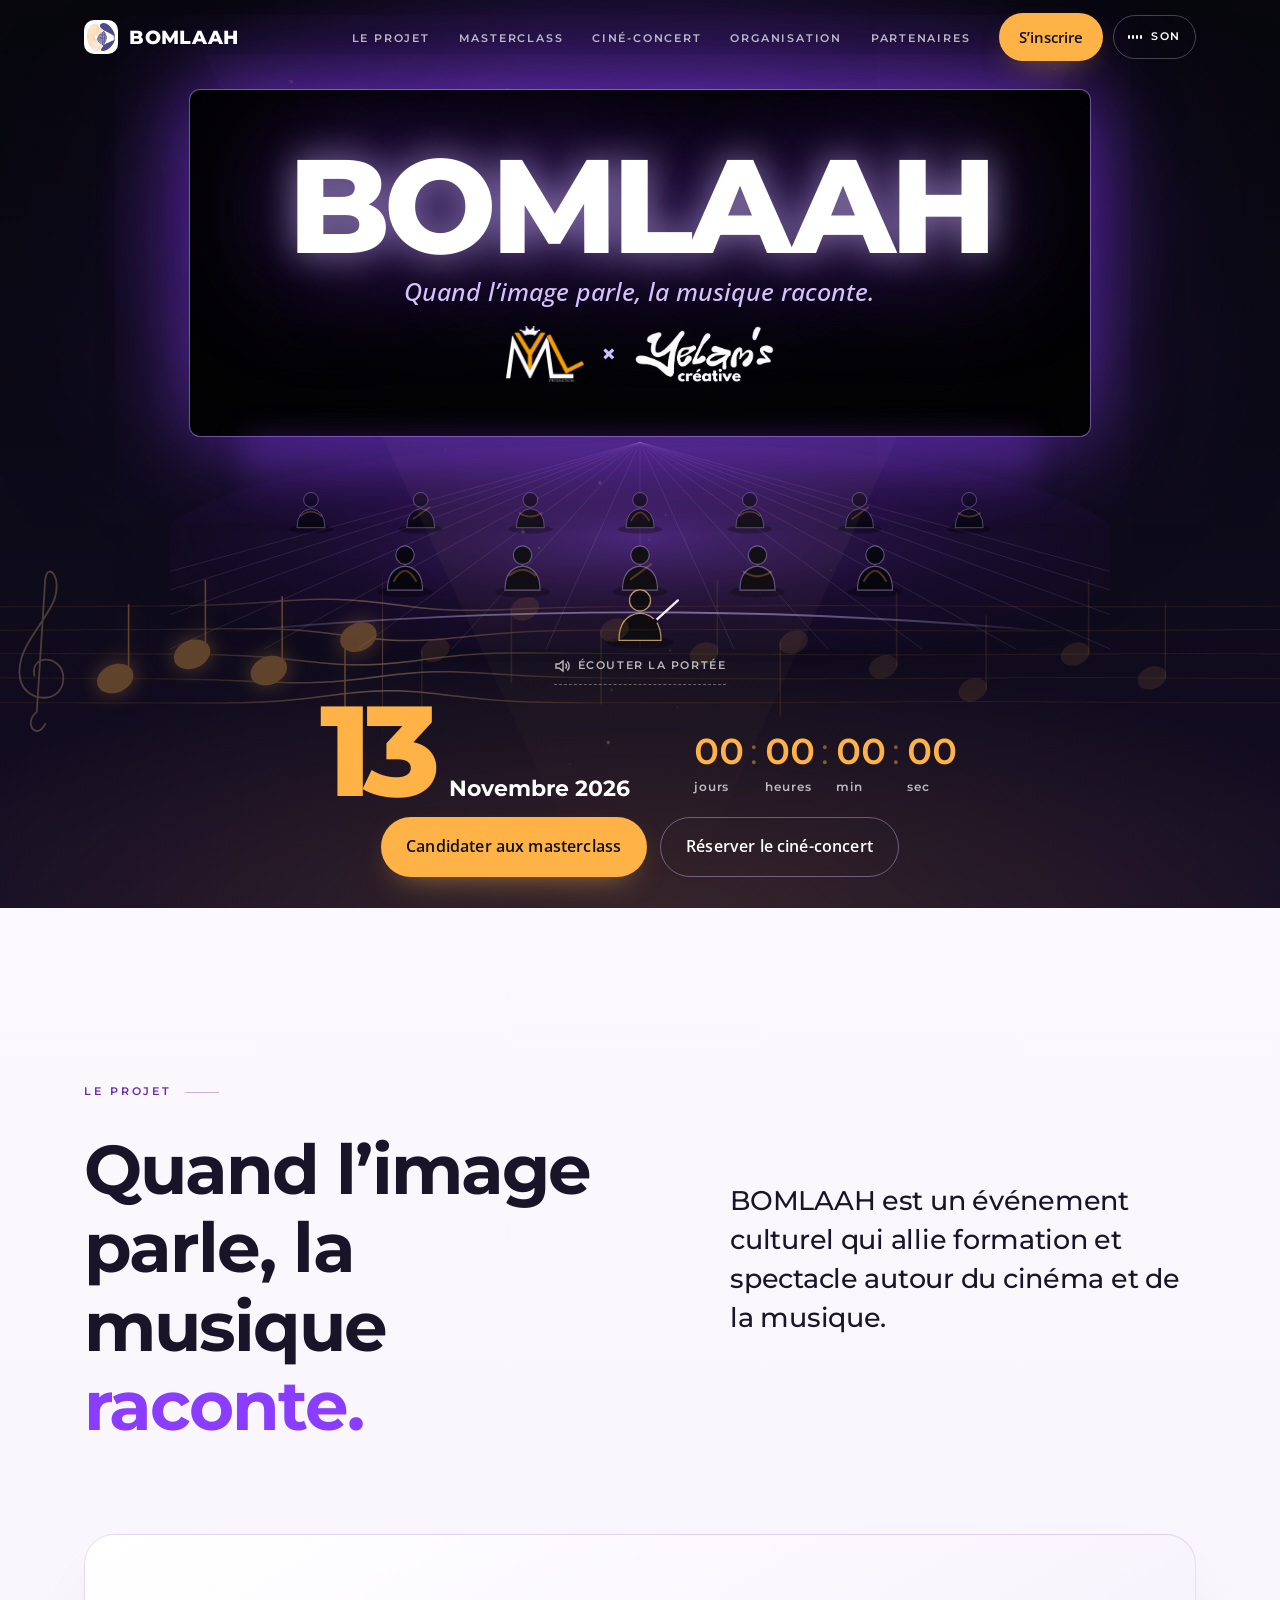
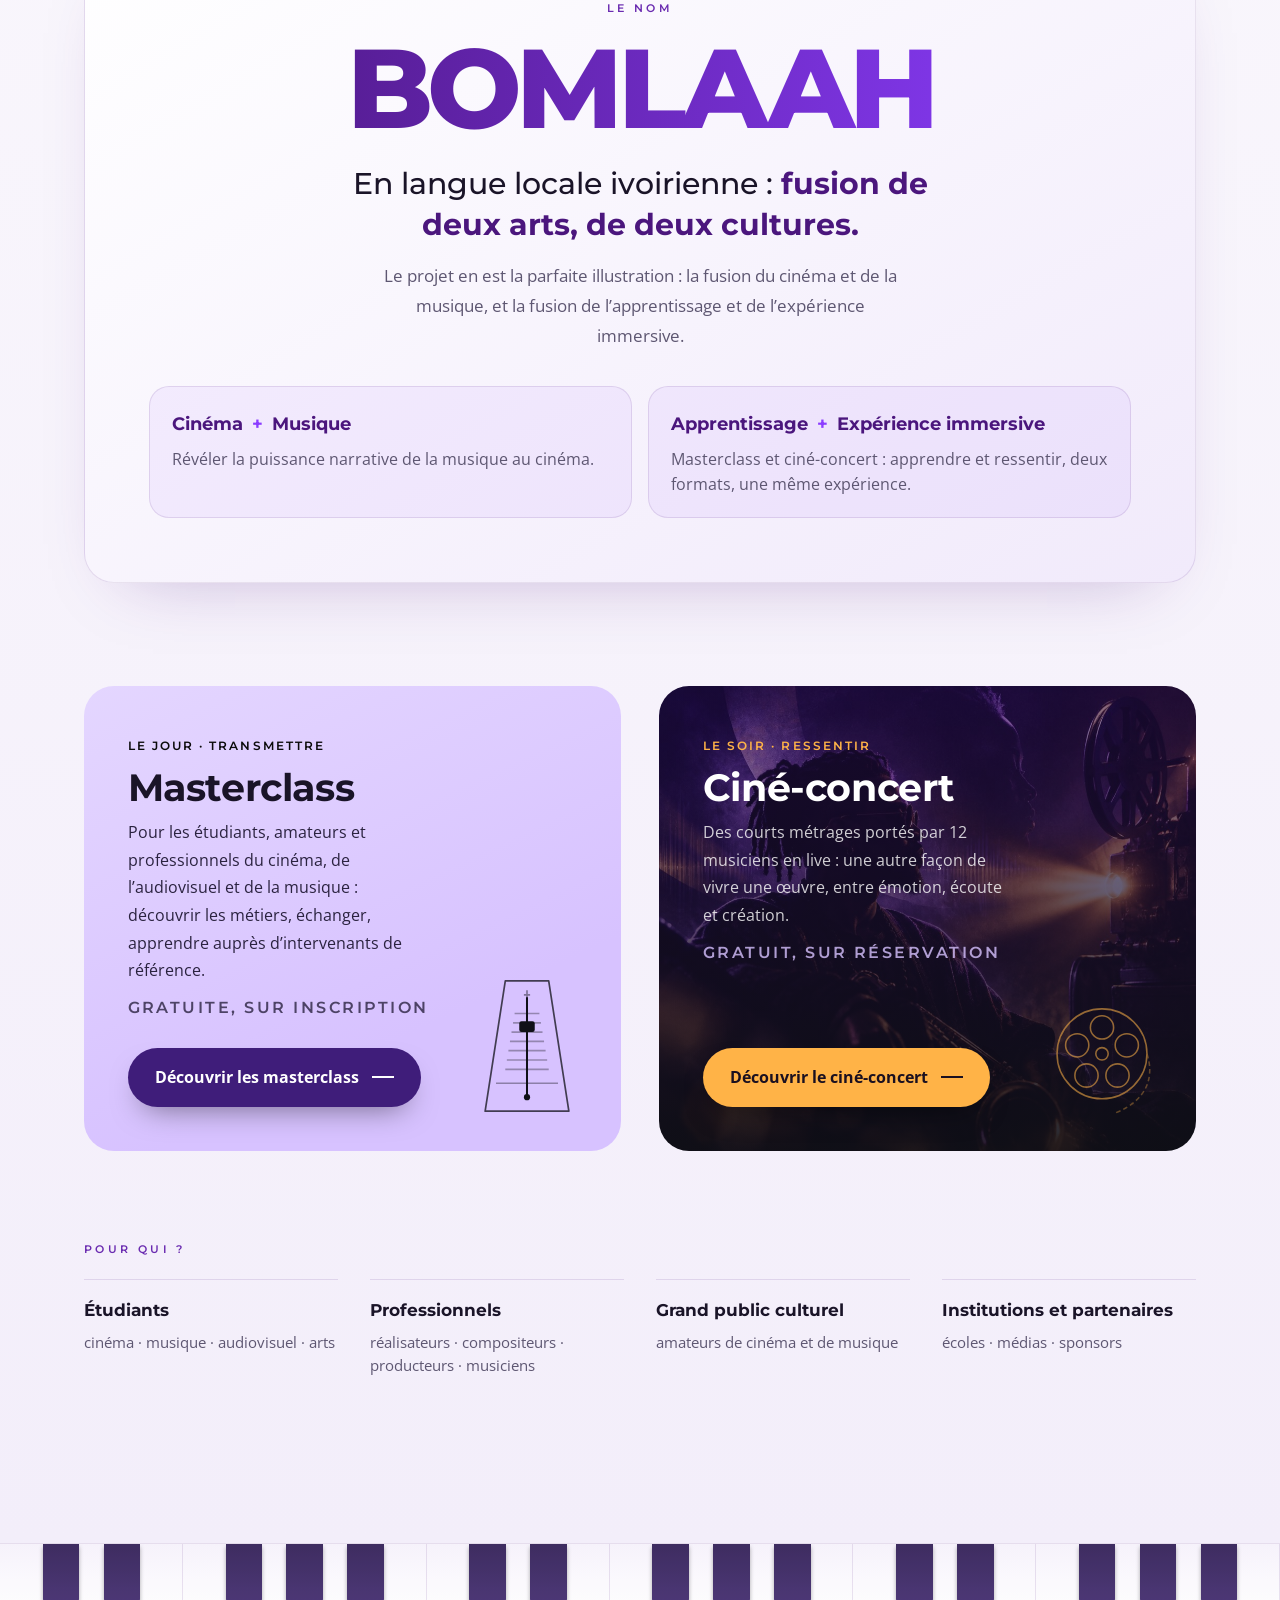
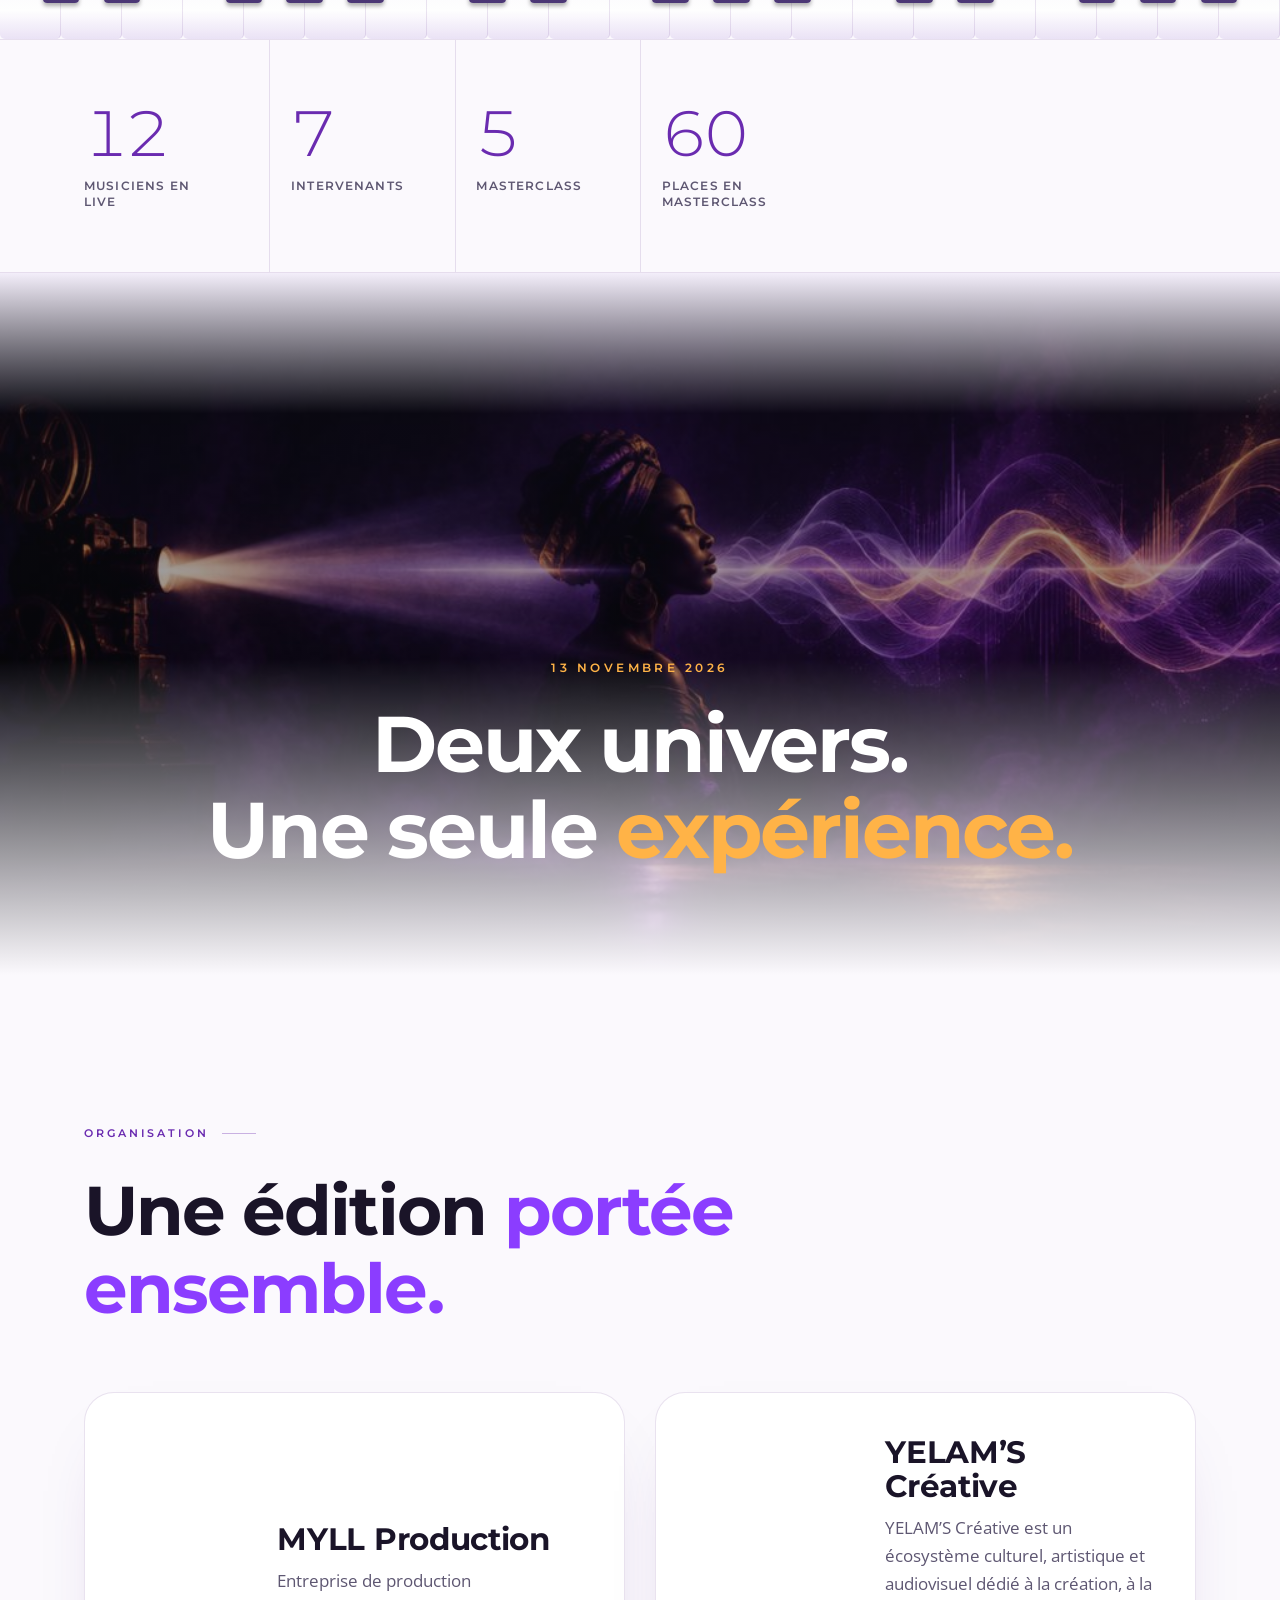
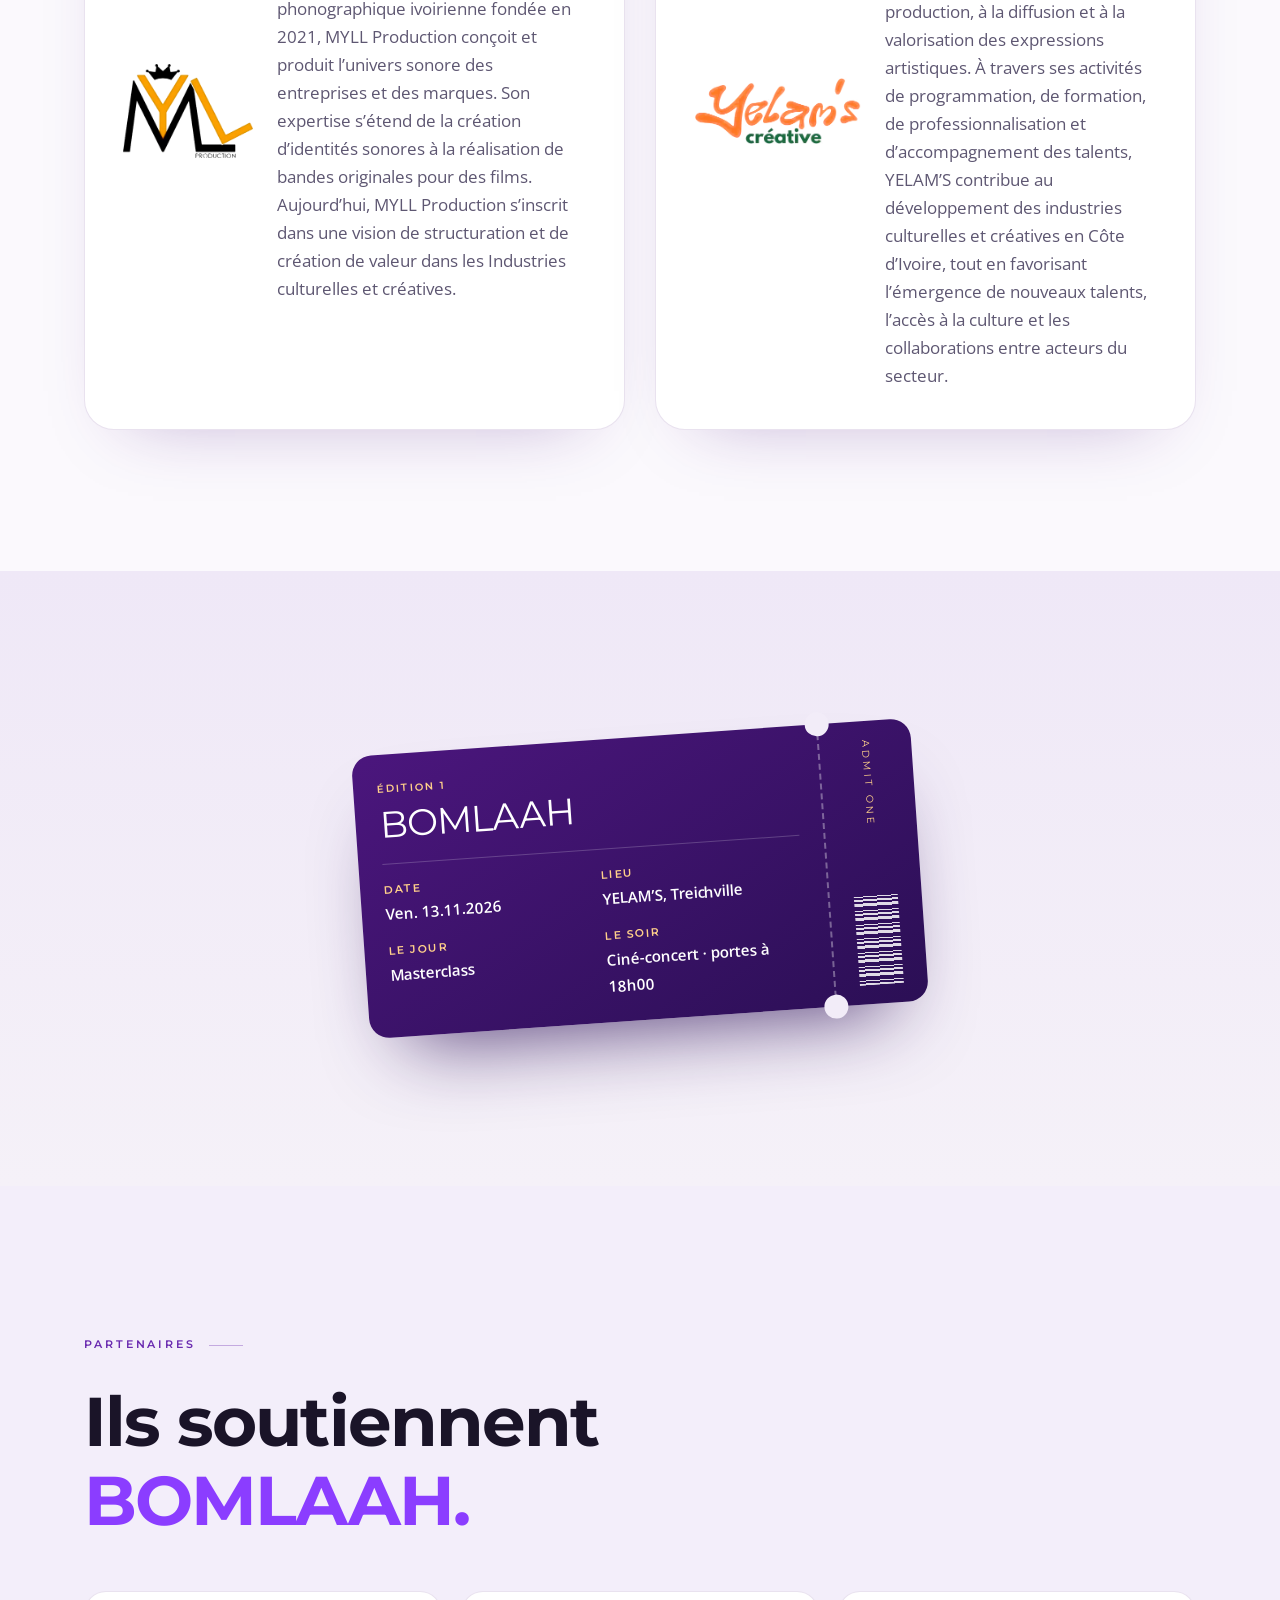
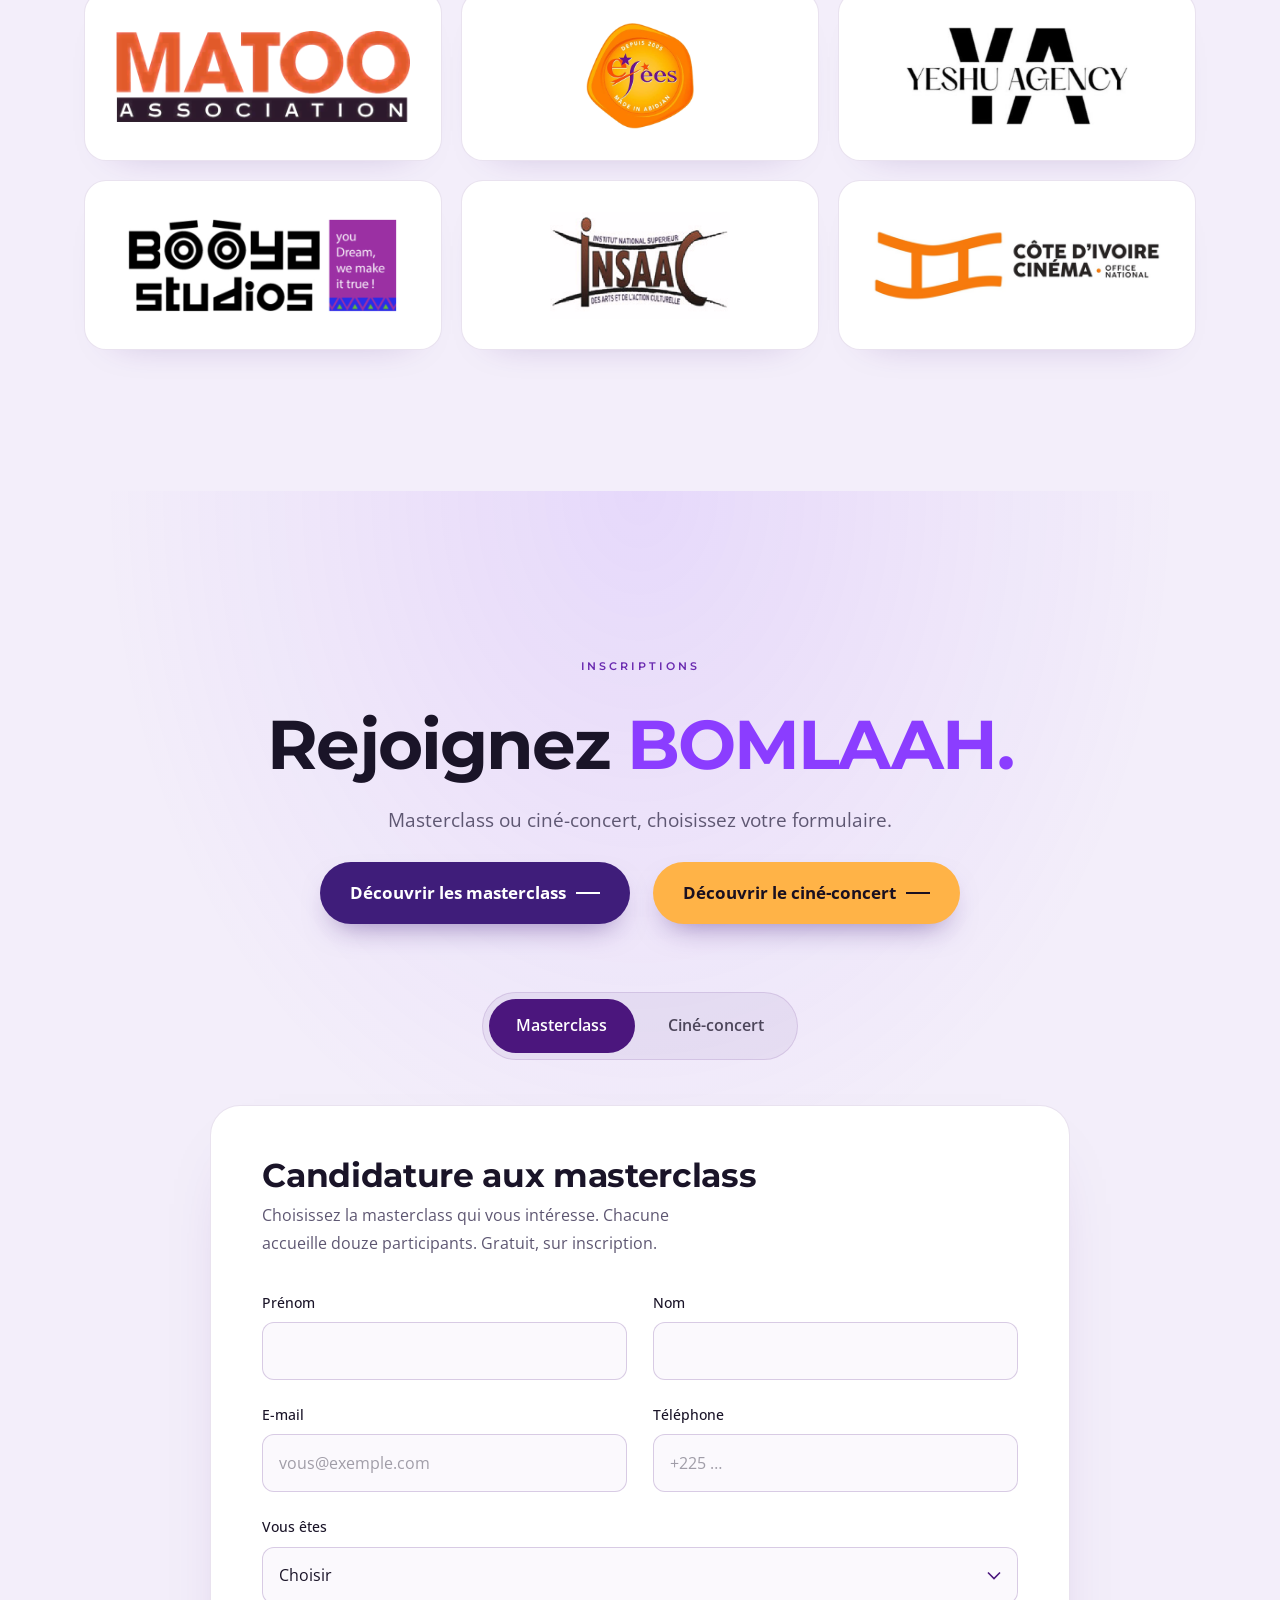
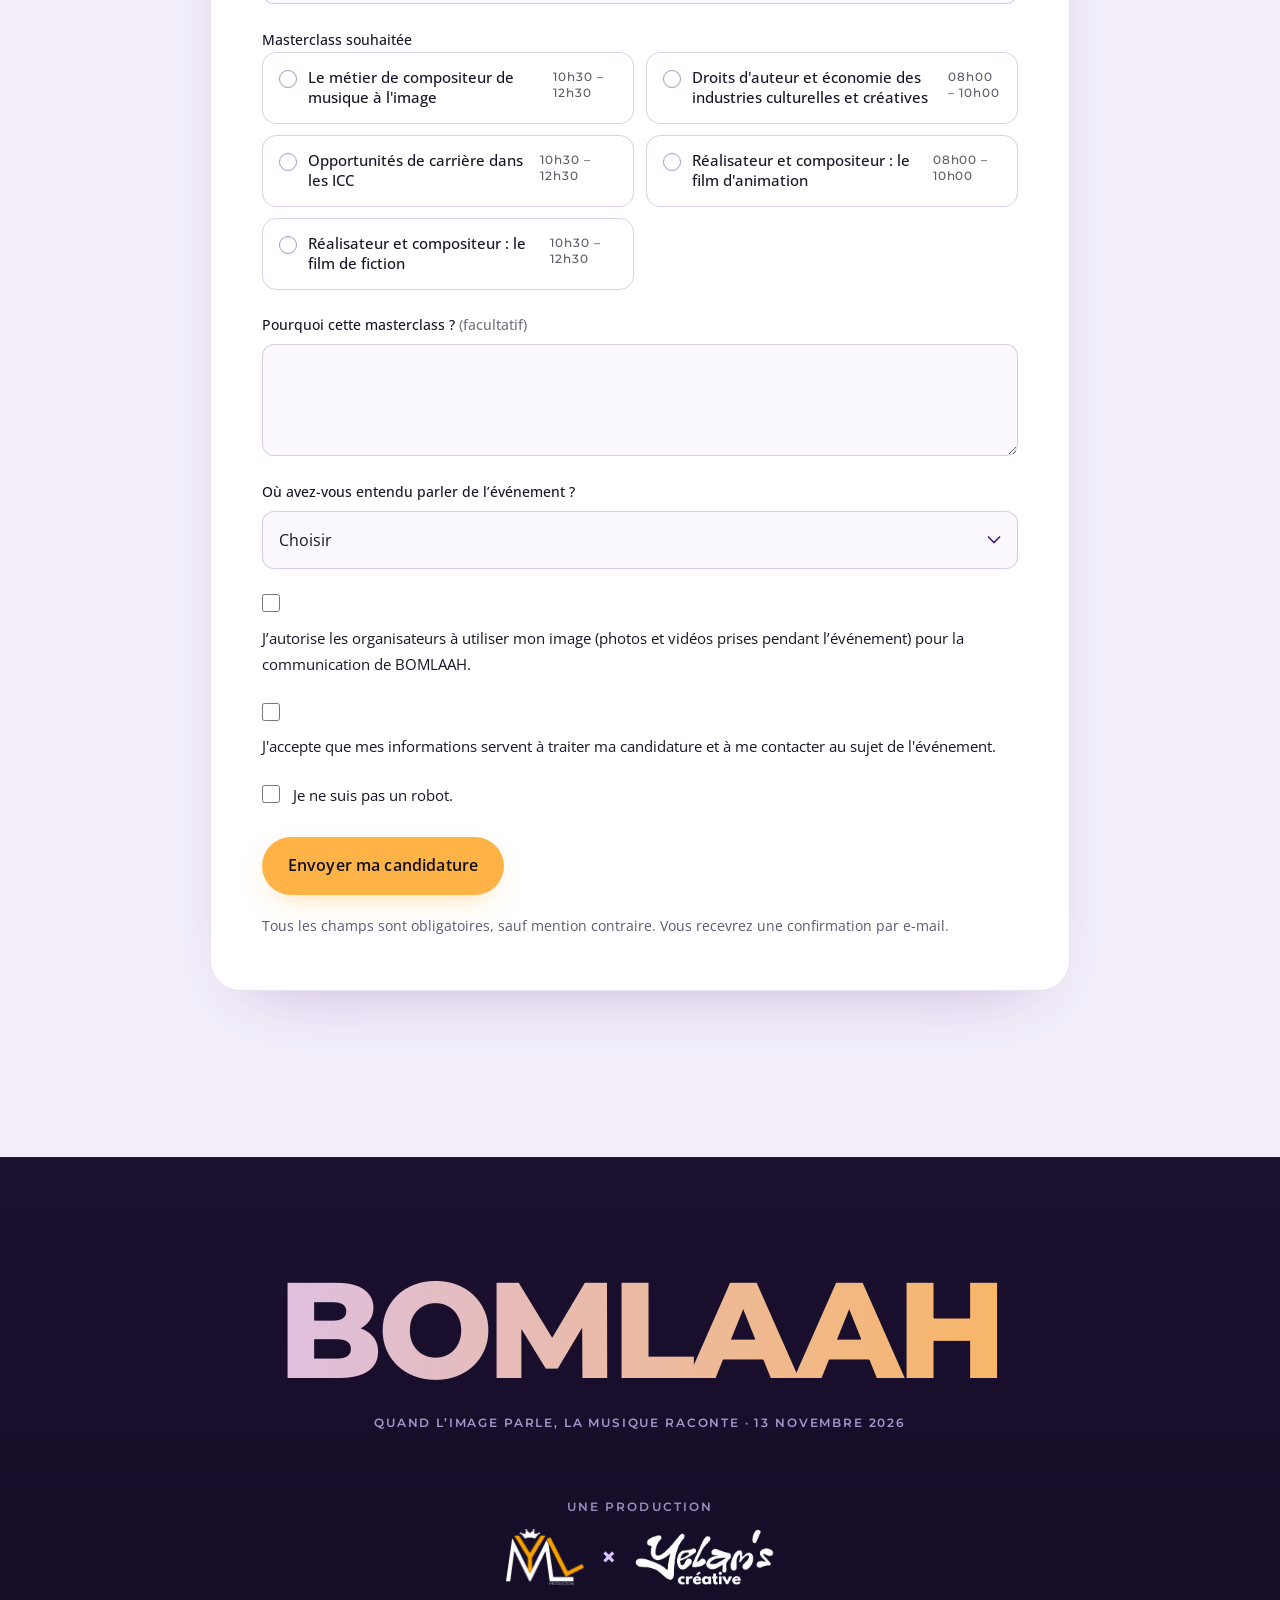
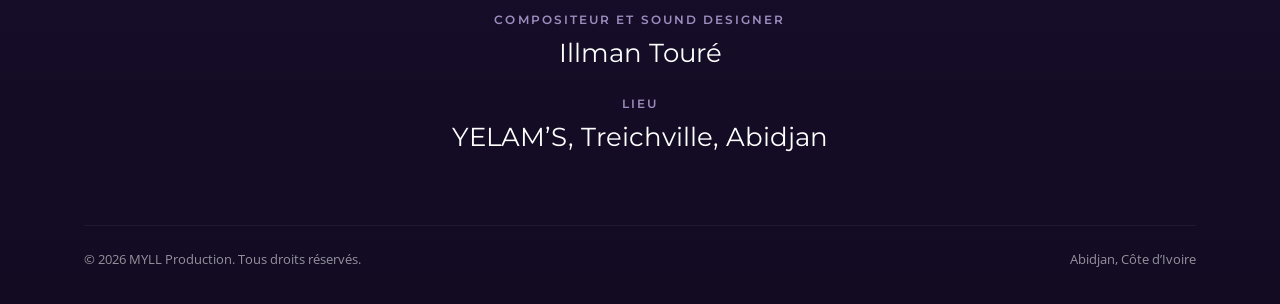
==== index.html @ 3868d328 "Retours client : texte MYLL, étiquettes retirées, « Autre » pour les masterclass, biographies de Flo" ====
<!DOCTYPE html>
<html lang="fr">
<head>
<meta charset="utf-8">
<meta name="viewport" content="width=device-width, initial-scale=1">
<title>BOMLAAH · Quand l’image parle, la musique raconte</title>
<meta name="description" content="Vendredi 13 novembre 2026, YELAM’S, Treichville (Abidjan) : masterclass le jour, ciné-concert avec 12 musiciens en live le soir. Un événement MYLL Production.">
<link rel="canonical" href="https://bomlaah.com/">
<meta name="theme-color" content="#101018">
<meta property="og:type" content="website">
<meta property="og:locale" content="fr_CI">
<meta property="og:site_name" content="BOMLAAH">
<meta property="og:url" content="https://bomlaah.com/">
<meta property="og:title" content="BOMLAAH · Quand l’image parle, la musique raconte">
<meta property="og:description" content="Vendredi 13 novembre 2026, YELAM’S, Treichville (Abidjan) : masterclass le jour, ciné-concert avec 12 musiciens en live le soir. Un événement MYLL Production.">
<meta property="og:image" content="https://bomlaah.com/og-image.png">
<meta name="twitter:card" content="summary_large_image">
<meta name="twitter:title" content="BOMLAAH · Quand l’image parle, la musique raconte">
<meta name="twitter:description" content="Vendredi 13 novembre 2026, YELAM’S, Treichville (Abidjan) : masterclass le jour, ciné-concert avec 12 musiciens en live le soir. Un événement MYLL Production.">
<meta name="twitter:image" content="https://bomlaah.com/og-image.png">
<link rel="icon" href="favicon.ico" sizes="any">
<link rel="icon" type="image/png" sizes="32x32" href="favicon-32.png">
<link rel="icon" type="image/png" sizes="192x192" href="favicon-192.png">
<link rel="apple-touch-icon" href="apple-touch-icon.png">
<link rel="manifest" href="site.webmanifest">
<link rel="preconnect" href="https://fonts.googleapis.com">
<link rel="preconnect" href="https://fonts.gstatic.com" crossorigin>
<link href="https://fonts.googleapis.com/css2?family=Montserrat:ital,wght@0,400;0,500;0,600;0,700;0,800;1,400;1,500;1,600;1,700&family=Open+Sans:ital,wght@0,400;0,500;0,600;0,700;1,400&display=swap" rel="stylesheet">
<link rel="stylesheet" href="assets/site.css">
<script type="application/ld+json">
{"@context":"https://schema.org","@type":"WebSite","name":"BOMLAAH","url":"https://bomlaah.com/","inLanguage":"fr"}
</script>
<script type="application/ld+json">
{"@context":"https://schema.org","@type":"Event","name":"BOMLAAH","image":"https://bomlaah.com/og-image.png","url":"https://bomlaah.com/","description":"Événement culturel qui allie formation et spectacle autour du cinéma et de la musique : masterclass le jour, ciné-concert avec 12 musiciens en live le soir.","startDate":"2026-11-13T08:30:00+00:00","eventAttendanceMode":"https://schema.org/OfflineEventAttendanceMode","eventStatus":"https://schema.org/EventScheduled","location":{"@type":"Place","name":"YELAM’S","address":{"@type":"PostalAddress","addressLocality":"Treichville, Abidjan","addressCountry":"CI"}},"organizer":{"@type":"Organization","name":"MYLL Production"},"contributor":{"@type":"Organization","name":"YELAM’S Créative"}}
</script>
<noscript><style>#curtain{display:none}.rv{opacity:1;transform:none}.hero h1 .ln>span{transform:none;opacity:1;filter:none}.hero-sub,.hero-bot{opacity:1}.hero-scene .ecran,.hero-scene .orch-h{opacity:1;transform:none}</style></noscript>
</head>
<body>
<a class="skip" href="#top">Aller au contenu</a>

<!-- RIDEAU D'OUVERTURE (cliquer pour passer) -->
<div id="curtain" aria-hidden="true" title="Cliquer pour passer">
  <div class="cur l"></div><div class="cur r"></div>
  <div class="valance"></div>
  <div class="cur-t">
    <span>MYLL Production × YELAM’S</span>
    <strong>BOMLAAH</strong>
    <small>13.11.2026 · YELAM’S</small>
  </div>
</div>

<header class="nav" id="nav">
  <div class="wrap nav-in">
    <a class="brand" href="#top" aria-label="BOMLAAH, accueil">
      <img class="brand-logo" src="logos/bomlaah-embleme.png" alt="" width="34" height="34">
      <span>BOMLAAH</span>
    </a>
    <div class="nav-r">
      <ul class="links" id="links">
        <li><a href="#projet">Le projet</a></li>
        <li><a href="masterclass/">Masterclass</a></li>
        <li><a href="cineconcert/">Ciné-concert</a></li>
        <li><a href="#organisation">Organisation</a></li>
        <li><a href="#partenaires">Partenaires</a></li>
        <li><a class="btn btn-or" href="#inscriptions">S’inscrire</a></li>
      </ul>
      <button class="snd" id="snd" aria-pressed="false" aria-label="Activer le son">
        <span class="eqi" aria-hidden="true"><i></i><i></i><i></i><i></i></span><span class="snd-l">Son</span>
      </button>
      <button class="burger" id="burger" aria-label="Ouvrir le menu" aria-expanded="false" aria-controls="links"><i></i><i></i><i></i></button>
    </div>
  </div>
</header>

<main id="top">

<!-- HERO : une scène de ciné-concert -->
<section class="hero hero-scene" aria-label="BOMLAAH">
  <div class="scene-fond" aria-hidden="true"></div>

  <div class="hero-top">
    <div class="ecran" aria-hidden="true">
      <div class="ecran-cadre">
        <div class="vue v1"></div><div class="vue v2"></div><div class="vue v3"></div>
        <div class="ecran-voile"></div>
      </div>
    </div>
    <div class="titre-carte">
      <h1><span class="ln"><span>BOMLAAH</span></span></h1>
      <p class="sig">Quand l’image parle, la musique raconte.</p>
      <div class="logos-h"><img src="logos/myll-production-blanc.png" alt="MYLL Production" width="86" height="62"><span class="x" aria-hidden="true">×</span><img src="logos/yelams-blanc.png" alt="YELAM’S Créative" width="110" height="44"></div>
    </div>
  </div>

  <svg class="orch-h" viewBox="0 0 1000 250" aria-hidden="true" focusable="false">
  <defs>
    <radialGradient id="sol" cx=".5" cy=".42" r=".6"><stop offset="0" stop-color="#8B3DFF" stop-opacity=".42"/><stop offset=".6" stop-color="#4B167D" stop-opacity=".16"/><stop offset="1" stop-color="#4B167D" stop-opacity="0"/></radialGradient>
    <linearGradient id="bord" x1="0" y1="0" x2="0" y2="1"><stop offset="0" stop-color="#D7C2FF" stop-opacity=".5"/><stop offset="1" stop-color="#D7C2FF" stop-opacity="0"/></linearGradient>
  </defs>
  <ellipse cx="500" cy="150" rx="520" ry="120" fill="url(#sol)"/>
  <g class="persp"><path d="M500 30 L-300 250"/><path d="M500 30 L-200 250"/><path d="M500 30 L-100 250"/><path d="M500 30 L0 250"/><path d="M500 30 L100 250"/><path d="M500 30 L200 250"/><path d="M500 30 L300 250"/><path d="M500 30 L400 250"/><path d="M500 30 L500 250"/><path d="M500 30 L600 250"/><path d="M500 30 L700 250"/><path d="M500 30 L800 250"/><path d="M500 30 L900 250"/><path d="M500 30 L1000 250"/><path d="M500 30 L1100 250"/><path d="M500 30 L1200 250"/><path d="M500 30 L1300 250"/></g>
  <path d="M60 232 Q500 190 940 232" fill="none" stroke="url(#bord)" stroke-width="2"/>
  <g transform="translate(150.0 96) scale(0.78)"><ellipse cx="0" cy="34" rx="30" ry="6" fill="#000" opacity=".35"/><path class="corps" d="M-19 32 Q-19 8 0 6 Q19 8 19 32 Z"/><circle class="corps" cx="0" cy="-6" r="10"/><path class="inst" style="animation-delay:0.00s" d="M-14 16 q14 -12 28 0"/></g><g transform="translate(266.7 96) scale(0.78)"><ellipse cx="0" cy="34" rx="30" ry="6" fill="#000" opacity=".35"/><path class="corps" d="M-19 32 Q-19 8 0 6 Q19 8 19 32 Z"/><circle class="corps" cx="0" cy="-6" r="10"/><path class="inst" style="animation-delay:0.37s" d="M-10 20 l22 -16"/></g><g transform="translate(383.4 96) scale(0.78)"><ellipse cx="0" cy="34" rx="30" ry="6" fill="#000" opacity=".35"/><path class="corps" d="M-19 32 Q-19 8 0 6 Q19 8 19 32 Z"/><circle class="corps" cx="0" cy="-6" r="10"/><path class="inst" style="animation-delay:0.74s" d="M-15 12 q15 10 30 0"/></g><g transform="translate(500.1 96) scale(0.78)"><ellipse cx="0" cy="34" rx="30" ry="6" fill="#000" opacity=".35"/><path class="corps" d="M-19 32 Q-19 8 0 6 Q19 8 19 32 Z"/><circle class="corps" cx="0" cy="-6" r="10"/><path class="inst" style="animation-delay:1.11s" d="M-12 22 q12 -22 24 0"/></g><g transform="translate(616.8 96) scale(0.78)"><ellipse cx="0" cy="34" rx="30" ry="6" fill="#000" opacity=".35"/><path class="corps" d="M-19 32 Q-19 8 0 6 Q19 8 19 32 Z"/><circle class="corps" cx="0" cy="-6" r="10"/><path class="inst" style="animation-delay:1.48s" d="M-14 16 q14 -12 28 0"/></g><g transform="translate(733.5 96) scale(0.78)"><ellipse cx="0" cy="34" rx="30" ry="6" fill="#000" opacity=".35"/><path class="corps" d="M-19 32 Q-19 8 0 6 Q19 8 19 32 Z"/><circle class="corps" cx="0" cy="-6" r="10"/><path class="inst" style="animation-delay:1.85s" d="M-10 20 l22 -16"/></g><g transform="translate(850.2 96) scale(0.78)"><ellipse cx="0" cy="34" rx="30" ry="6" fill="#000" opacity=".35"/><path class="corps" d="M-19 32 Q-19 8 0 6 Q19 8 19 32 Z"/><circle class="corps" cx="0" cy="-6" r="10"/><path class="inst" style="animation-delay:0.02s" d="M-15 12 q15 10 30 0"/></g><g transform="translate(250 156) scale(0.98)"><ellipse cx="0" cy="34" rx="30" ry="6" fill="#000" opacity=".35"/><path class="corps" d="M-19 32 Q-19 8 0 6 Q19 8 19 32 Z"/><circle class="corps" cx="0" cy="-6" r="10"/><path class="inst" style="animation-delay:0.39s" d="M-12 22 q12 -22 24 0"/></g><g transform="translate(375 156) scale(0.98)"><ellipse cx="0" cy="34" rx="30" ry="6" fill="#000" opacity=".35"/><path class="corps" d="M-19 32 Q-19 8 0 6 Q19 8 19 32 Z"/><circle class="corps" cx="0" cy="-6" r="10"/><path class="inst" style="animation-delay:0.76s" d="M-14 16 q14 -12 28 0"/></g><g transform="translate(500 156) scale(0.98)"><ellipse cx="0" cy="34" rx="30" ry="6" fill="#000" opacity=".35"/><path class="corps" d="M-19 32 Q-19 8 0 6 Q19 8 19 32 Z"/><circle class="corps" cx="0" cy="-6" r="10"/><path class="inst" style="animation-delay:1.13s" d="M-10 20 l22 -16"/></g><g transform="translate(625 156) scale(0.98)"><ellipse cx="0" cy="34" rx="30" ry="6" fill="#000" opacity=".35"/><path class="corps" d="M-19 32 Q-19 8 0 6 Q19 8 19 32 Z"/><circle class="corps" cx="0" cy="-6" r="10"/><path class="inst" style="animation-delay:1.50s" d="M-15 12 q15 10 30 0"/></g><g transform="translate(750 156) scale(0.98)"><ellipse cx="0" cy="34" rx="30" ry="6" fill="#000" opacity=".35"/><path class="corps" d="M-19 32 Q-19 8 0 6 Q19 8 19 32 Z"/><circle class="corps" cx="0" cy="-6" r="10"/><path class="inst" style="animation-delay:1.87s" d="M-12 22 q12 -22 24 0"/></g>
  <g transform="translate(500 205) scale(1.12)">
    <ellipse cx="0" cy="34" rx="32" ry="6" fill="#000" opacity=".4"/>
    <path class="corps chef" d="M-20 32 Q-20 8 0 6 Q20 8 20 32 Z"/><circle class="corps chef" cx="0" cy="-6" r="10"/>
    <g class="baton-h"><path d="M14 14 L36 -6" stroke="#F5F1F8" stroke-width="2.2" stroke-linecap="round"/><path d="M14 14 L6 22" stroke="#07070d" stroke-width="5" stroke-linecap="round"/></g>
  </g>
</svg>

  <div class="beam" aria-hidden="true"><canvas id="dust"></canvas></div>
  <div class="stage" aria-hidden="true"><canvas id="staff"></canvas></div>

  <div class="wrap hero-bot">
    <button class="listen" id="listen" type="button"><svg viewBox="0 0 16 16" fill="none" stroke="currentColor" stroke-width="1.4" aria-hidden="true"><path d="M2 6h3l4-3v10l-4-3H2z"/><path d="M11.5 5.5a3.5 3.5 0 0 1 0 5M13.3 3.6a6 6 0 0 1 0 8.8"/></svg><span id="listen-l">Écouter la portée</span></button>
    <div class="hero-info">
      <div class="datebox">
        <span class="d13" aria-hidden="true">13</span>
        <span class="dm"><b>Novembre 2026</b></span>
        <span class="sr">Vendredi 13 novembre 2026</span>
      </div>
      <div>
        <div class="meta-k" id="tc-label" hidden></div>
        <div class="tc" id="tc" role="timer" aria-live="off">
          <div><b id="tc-d">00</b><small>jours</small></div><div class="sep" aria-hidden="true">:</div>
          <div><b id="tc-h">00</b><small>heures</small></div><div class="sep" aria-hidden="true">:</div>
          <div><b id="tc-m">00</b><small>min</small></div><div class="sep" aria-hidden="true">:</div>
          <div><b id="tc-s">00</b><small>sec</small></div>
        </div>
      </div>
    </div>
    <div class="hero-cta">
      <a class="btn btn-or" href="#inscriptions" data-open-form="masterclass">Candidater aux masterclass</a>
      <a class="btn btn-ghost" href="#inscriptions" data-open-form="cineconcert">Réserver le ciné-concert</a>
    </div>
  </div>
</section>

<!-- PROJET -->
<section class="projet paper" id="projet">
  <div class="wrap">
    <div class="projet-top">
      <div>
        <div class="cue rv">Le projet</div>
        <h2 class="rv d1">Quand l’image parle, la musique <em>raconte.</em></h2>
      </div>
      <div class="projet-p rv d2">
        <p class="defn">BOMLAAH est un événement culturel qui allie formation et spectacle autour du cinéma et de la musique.</p>
      </div>
    </div>

    <div class="nom rv">
      <div class="nom-k">Le nom</div>
      <div class="nom-w">BOMLAAH</div>
      <p class="nom-d">En langue locale ivoirienne : <b>fusion de deux arts, de deux cultures.</b></p>
      <p class="nom-s">Le projet en est la parfaite illustration : la fusion du cinéma et de la musique, et la fusion de l’apprentissage et de l’expérience immersive.</p>
      <div class="fusions">
        <div><b>Cinéma <i>+</i> Musique</b><span>Révéler la puissance narrative de la musique au cinéma.</span></div>
        <div><b>Apprentissage <i>+</i> Expérience immersive</b><span>Masterclass et ciné-concert : apprendre et ressentir, deux formats, une même expérience.</span></div>
      </div>
    </div>

    <div class="duo">
      <a class="pan matin rv" href="masterclass/">
        <svg class="pan-art" viewBox="0 0 160 200" aria-hidden="true">
          <g fill="none" style="stroke:var(--salle)" stroke-width="2.2" stroke-linejoin="round" opacity=".75">
            <path d="M52 18h56l26 168H26z"/><path d="M40 150h80" opacity=".5"/><path d="M80 30v12M76 36h8" opacity=".6"/>
            <g opacity=".45"><path d="M64 60h32M62 72h36M60 84h40M58 96h44M56 108h48M54 120h52M52 132h56"/></g>
          </g>
          <g class="pendule"><path d="M80 168V40" style="stroke:var(--salle)" stroke-width="2.6" stroke-linecap="round"/><rect x="70" y="70" width="20" height="14" rx="3" style="fill:var(--salle)"/></g>
          <circle cx="80" cy="168" r="4" style="fill:var(--salle)"/>
        </svg>
        <div>
          <span class="pan-k">Le jour · Transmettre</span>
          <h3>Masterclass</h3>
          <p>Pour les étudiants, amateurs et professionnels du cinéma, de l’audiovisuel et de la musique : découvrir les métiers, échanger, apprendre auprès d’intervenants de référence.</p>
          <p class="pan-n">Gratuite, sur inscription</p>
        </div>
        <span class="pan-in pan-btn">Découvrir les masterclass <i></i></span>
      </a>
      <a class="pan soir rv d1" href="cineconcert/">
        <svg class="pan-art" viewBox="0 0 160 160" aria-hidden="true">
          <g fill="none" style="stroke:var(--or)" stroke-width="2">
            <g class="reel" style="transform-box:fill-box;transform-origin:center;animation:spin 7s linear infinite">
              <circle cx="80" cy="72" r="58"/><circle cx="80" cy="72" r="8"/>
              <circle cx="80" cy="38" r="15"/><circle cx="112" cy="61" r="15"/><circle cx="100" cy="100" r="15"/><circle cx="60" cy="100" r="15"/><circle cx="48" cy="61" r="15"/>
            </g>
            <path d="M138 72c10 30 0 60-40 76" opacity=".6" stroke-dasharray="6 4"/>
          </g>
        </svg>
        <div>
          <span class="pan-k">Le soir · Ressentir</span>
          <h3>Ciné-concert</h3>
          <p>Des courts métrages portés par 12 musiciens en live : une autre façon de vivre une œuvre, entre émotion, écoute et création.</p>
          <p class="pan-n">Gratuit, sur réservation</p>
        </div>
        <span class="pan-in pan-btn">Découvrir le ciné-concert <i></i></span>
      </a>
    </div>

    <div class="pourqui rv">
      <div class="pq-k">Pour qui ?</div>
      <ul>
        <li><b>Étudiants</b><span>cinéma · musique · audiovisuel · arts</span></li>
        <li><b>Professionnels</b><span>réalisateurs · compositeurs · producteurs · musiciens</span></li>
        <li><b>Grand public culturel</b><span>amateurs de cinéma et de musique</span></li>
        <li><b>Institutions et partenaires</b><span>écoles · médias · sponsors</span></li>
      </ul>
    </div>
  </div>
</section>

<!-- CLAVIER + CHIFFRES -->
<section class="stats" aria-label="L’événement en chiffres">
  <div class="keys" id="keys" aria-label="Clavier : touchez une note" role="group"></div>
  <div class="wrap stats-g">
    <div class="stat rv"><b data-count="12">12</b><span>musiciens en live</span></div>
    <div class="stat rv d1"><b data-count="7">7</b><span>intervenants</span></div>
    <div class="stat rv d2"><b data-count="5">5</b><span>masterclass</span></div>
    <div class="stat rv d3"><b data-count="60">60</b><span>places en masterclass</span></div>
  </div>
</section>

<!-- DEUX UNIVERS -->
<section class="banner" aria-label="Deux univers, une seule expérience">
  <div class="wrap banner-in">
    <p class="banner-k rv">13 novembre 2026</p>
    <h2 class="rv d1">Deux univers.<br>Une seule <em>expérience.</em></h2>
  </div>
</section>

<!-- ORGANISATION -->
<section class="orga" id="organisation">
  <div class="wrap">
    <div class="cue rv">Organisation</div>
    <h2 class="rv d1">Une édition <em>portée ensemble.</em></h2>
    <div class="orga-g">
      <article class="porteur rv">
        <img class="p-logo" src="logos/myll-production.png" alt="MYLL Production" width="150" height="108" loading="lazy">
        <div>
          <h3>MYLL Production</h3>
          <p>Entreprise de production phonographique ivoirienne fondée en 2021, MYLL Production conçoit et produit l’univers sonore des entreprises et des marques. Son expertise s’étend de la création d’identités sonores à la réalisation de bandes originales pour des films. Aujourd’hui, MYLL Production s’inscrit dans une vision de structuration et de création de valeur dans les Industries culturelles et créatives.</p>
        </div>
      </article>
      <article class="porteur rv d1">
        <img class="p-logo p-yel" src="logos/yelams-couleur.png" alt="YELAM’S Créative" width="188" height="76" loading="lazy">
        <div>
          <h3>YELAM’S Créative</h3>
          <p>YELAM’S Créative est un écosystème culturel, artistique et audiovisuel dédié à la création, à la production, à la diffusion et à la valorisation des expressions artistiques. À travers ses activités de programmation, de formation, de professionnalisation et d’accompagnement des talents, YELAM’S contribue au développement des industries culturelles et créatives en Côte d’Ivoire, tout en favorisant l’émergence de nouveaux talents, l’accès à la culture et les collaborations entre acteurs du secteur.</p>
        </div>
      </article>
    </div>
  </div>
</section>

<!-- BILLET -->
<section class="lieu paper" id="lieu">
  <div class="wrap lieu-g lieu-solo">
    <div class="ticket-wrap rv d2">
      <div class="ticket" id="ticket" aria-label="Billet : BOMLAAH, vendredi 13 novembre 2026, YELAM’S, Treichville" role="img">
        <div class="t-main">
          <div class="t-k">Édition 1</div>
          <div class="t-title">BOMLAAH</div>
          <dl class="t-rows">
            <div><dt>Date</dt><dd>Ven. 13.11.2026</dd></div>
            <div><dt>Lieu</dt><dd>YELAM’S, Treichville</dd></div>
            <div><dt>Le jour</dt><dd>Masterclass</dd></div>
            <div><dt>Le soir</dt><dd>Ciné-concert · portes à 18h00</dd></div>
          </dl>
        </div>
        <div class="t-stub"><span class="adm">Admit one</span><span class="bar"></span></div>
      </div>
    </div>
  </div>
</section>

<!-- PARTENAIRES -->
<section class="par" id="partenaires">
  <div class="wrap">
    <div class="cue rv">Partenaires</div>
    <h2 class="rv d1">Ils soutiennent <em>BOMLAAH.</em></h2>
    <ul class="logos rv d2">
      <li class="logo-s"><img src="logos/matoo.png" alt="MATOO Association" width="354" height="110" loading="lazy"></li>
      <li class="logo-s"><img src="logos/efees.png" alt="Agence EFFEES" width="420" height="420" loading="lazy"></li>
      <li class="logo-s"><img src="logos/yeshu-agency.png" alt="Yeshu Agency" width="420" height="195" loading="lazy"></li>
      <li class="logo-s"><img src="logos/booya-studios.png" alt="Booya Studios" width="420" height="158" loading="lazy"></li>
      <li class="logo-s"><img src="logos/insaac.png" alt="INSAAC, Institut National Supérieur des Arts et de l’Action Culturelle" width="283" height="167" loading="lazy"></li>
      <li class="logo-s"><img src="logos/cote-d-ivoire-cinema.png" alt="Côte d’Ivoire Cinéma, Office national" width="420" height="110" loading="lazy"></li>
    </ul>
  </div>
</section>

<!-- INSCRIPTIONS -->
<section class="ins" id="inscriptions">
  <div class="wrap">
    <div class="ins-head">
      <div class="cue">Inscriptions</div>
      <h2>Rejoignez <em>BOMLAAH.</em></h2>
      <p class="lead" style="margin-top:1.2rem">Masterclass ou ciné-concert, choisissez votre formulaire.</p>
      <div class="ins-liens"><a class="b-mc" href="masterclass/">Découvrir les masterclass <i></i></a><a class="b-cc" href="cineconcert/">Découvrir le ciné-concert <i></i></a></div>
      <div class="tabs" role="tablist" aria-label="Type d'inscription">
        <button class="tab" role="tab" id="tab-masterclass" aria-controls="box-masterclass" aria-selected="true" data-tab="masterclass">Masterclass</button>
        <button class="tab" role="tab" id="tab-cineconcert" aria-controls="box-cineconcert" aria-selected="false" data-tab="cineconcert">Ciné-concert</button>
      </div>
    </div>

    <!-- Formulaire masterclass -->
    <div class="formbox" id="box-masterclass" role="tabpanel" aria-labelledby="tab-masterclass">
      <div class="form-wrap">
        <h3>Candidature aux masterclass</h3>
        <p class="note">Choisissez la masterclass qui vous intéresse. Chacune accueille douze participants. Gratuit, sur inscription.</p>
        <form id="form-masterclass" novalidate>
          <div class="f"><label for="m-prenom">Prénom</label><input id="m-prenom" name="prenom" required autocomplete="given-name"></div>
          <div class="f"><label for="m-nom">Nom</label><input id="m-nom" name="nom" required autocomplete="family-name"></div>
          <div class="f"><label for="m-email">E-mail</label><input id="m-email" name="email" type="email" required autocomplete="email" placeholder="vous@exemple.com"></div>
          <div class="f"><label for="m-tel">Téléphone</label><input id="m-tel" name="telephone" type="tel" required pattern="[+0-9 \(\)\.\-]{8,20}" autocomplete="tel" placeholder="+225 …"></div>
          <div class="f full"><label for="m-statut">Vous êtes</label>
            <select id="m-statut" name="statut" required><option value="" selected disabled>Choisir</option><option>Étudiant(e)</option><option>Professionnel(le)</option><option>Amateur(e) de musique et de cinéma</option><option>Autre (à préciser)</option></select></div>
          <div class="grp" id="m-grp-etu" hidden>
            <div class="f"><label for="m-ecole">École ou établissement</label><input id="m-ecole" name="etablissement" data-req="1"></div>
            <div class="f"><label for="m-niveau">Filière et niveau</label><input id="m-niveau" name="niveau" data-req="1" placeholder="Ex. Cinéma, Licence 3"></div>
          </div>
          <div class="grp" id="m-grp-autre" hidden>
            <div class="f full"><label for="m-autre">Précisez</label><input id="m-autre" name="profil" maxlength="80" data-req="1"></div>
          </div>
          <div class="grp" id="m-grp-pro" hidden>
            <div class="f"><label for="m-profil">Votre profil</label>
              <select id="m-profil" name="profil" data-req="1"><option value="" selected disabled>Choisir un profil</option><option>Jeune créateur ou jeune créatrice</option><option>Amateur de cinéma</option><option>Amateur de musique</option><option>Réalisateur ou réalisatrice</option><option>Producteur ou productrice</option><option>Compositeur ou compositrice</option><option>Professionnel de l’audiovisuel</option><option>Autre</option></select></div>
            <div class="f"><label for="m-structure">Structure ou activité <span style="opacity:.6">(facultatif)</span></label><input id="m-structure" name="structure"></div>
          </div>
          <fieldset>
            <legend>Masterclass souhaitée</legend>
            <div class="choices" id="m-choices"></div>
          </fieldset>
          <div class="f full"><label for="m-motiv">Pourquoi cette masterclass ? <span style="opacity:.6">(facultatif)</span></label><textarea id="m-motiv" name="motivation" maxlength="500"></textarea></div>
          <div class="f full"><label for="m-source">Où avez-vous entendu parler de l’événement ?</label>
            <select id="m-source" name="source" required><option value="" selected disabled>Choisir</option><option>Réseaux sociaux</option><option>Bouche-à-oreille</option><option>Mon école ou mon établissement</option><option>Une structure partenaire</option><option>Affiche ou flyer</option><option>Presse, radio ou télévision</option><option>Autre</option></select></div>
          <label class="check"><input type="checkbox" name="droit_image" required> J’autorise les organisateurs à utiliser mon image (photos et vidéos prises pendant l’événement) pour la communication de BOMLAAH.</label>
          <label class="check"><input type="checkbox" name="consent" required> J'accepte que mes informations servent à traiter ma candidature et à me contacter au sujet de l'événement.</label>
          <label class="check"><input type="checkbox" name="humain" required> Je ne suis pas un robot.</label>
          <div class="err" role="alert" hidden></div>
          <div class="submit-row"><button class="btn btn-or" type="submit"><svg class="wa-i" viewBox="0 0 24 24" fill="currentColor" aria-hidden="true"><path d="M12 2a10 10 0 0 0-8.6 15.1L2 22l5-1.3A10 10 0 1 0 12 2zm0 18.2a8.2 8.2 0 0 1-4.2-1.2l-.3-.2-3 .8.8-2.9-.2-.3A8.2 8.2 0 1 1 12 20.2zm4.5-6.1c-.2-.1-1.5-.7-1.7-.8s-.4-.1-.6.1-.6.8-.8 1-.3.2-.5.1a6.7 6.7 0 0 1-3.3-2.9c-.2-.4.2-.4.7-1.3a.5.5 0 0 0 0-.4l-.8-1.8c-.2-.5-.4-.4-.6-.4h-.5a1 1 0 0 0-.7.3 3 3 0 0 0-.9 2.2 5.2 5.2 0 0 0 1.1 2.7 11.8 11.8 0 0 0 4.5 4c1.7.7 2.3.8 3.2.6a2.7 2.7 0 0 0 1.8-1.2 2.2 2.2 0 0 0 .1-1.3c0-.1-.2-.2-.5-.3z"/></svg>Envoyer via WhatsApp</button><small>Tous les champs sont obligatoires, sauf mention contraire. Votre candidature s'ouvre dans WhatsApp, prête à envoyer.</small></div>
        </form>
      </div>
      <div class="ok" hidden>
        <svg viewBox="0 0 64 64" fill="none" style="stroke:var(--or)" stroke-width="2.4"><circle cx="32" cy="32" r="29"/><path d="M19 33l9 9 17-20" stroke-linecap="round" stroke-linejoin="round"/></svg>
        <h3>Plus qu'une étape</h3>
        <p class="ok-msg"></p>
        <div class="ok-row"><a class="btn btn-or wa-again" href="#" target="_blank" rel="noopener"><svg class="wa-i" viewBox="0 0 24 24" fill="currentColor" aria-hidden="true"><path d="M12 2a10 10 0 0 0-8.6 15.1L2 22l5-1.3A10 10 0 1 0 12 2zm0 18.2a8.2 8.2 0 0 1-4.2-1.2l-.3-.2-3 .8.8-2.9-.2-.3A8.2 8.2 0 1 1 12 20.2zm4.5-6.1c-.2-.1-1.5-.7-1.7-.8s-.4-.1-.6.1-.6.8-.8 1-.3.2-.5.1a6.7 6.7 0 0 1-3.3-2.9c-.2-.4.2-.4.7-1.3a.5.5 0 0 0 0-.4l-.8-1.8c-.2-.5-.4-.4-.6-.4h-.5a1 1 0 0 0-.7.3 3 3 0 0 0-.9 2.2 5.2 5.2 0 0 0 1.1 2.7 11.8 11.8 0 0 0 4.5 4c1.7.7 2.3.8 3.2.6a2.7 2.7 0 0 0 1.8-1.2 2.2 2.2 0 0 0 .1-1.3c0-.1-.2-.2-.5-.3z"/></svg>Rouvrir WhatsApp</a><button class="btn btn-ghost" data-reset>Préparer une autre candidature</button></div>
      </div>
    </div>

    <!-- Formulaire ciné-concert -->
    <div class="formbox" id="box-cineconcert" role="tabpanel" aria-labelledby="tab-cineconcert" hidden>
      <div class="form-wrap">
        <h3>Réservation pour le ciné-concert</h3>
        <p class="note">Une soirée avec douze musiciens en direct. Indiquez le nombre de places souhaitées.</p>
        <form id="form-cineconcert" novalidate>
          <div class="f"><label for="c-prenom">Prénom</label><input id="c-prenom" name="prenom" required autocomplete="given-name"></div>
          <div class="f"><label for="c-nom">Nom</label><input id="c-nom" name="nom" required autocomplete="family-name"></div>
          <div class="f"><label for="c-email">E-mail</label><input id="c-email" name="email" type="email" required autocomplete="email" placeholder="vous@exemple.com"></div>
          <div class="f"><label for="c-tel">Téléphone</label><input id="c-tel" name="telephone" type="tel" required pattern="[+0-9 \(\)\.\-]{8,20}" autocomplete="tel" placeholder="+225 …"></div>
          <div class="f"><label for="c-places">Nombre de places</label>
            <select id="c-places" name="places" required><option value="1">1 place</option><option value="2">2 places</option><option value="3">3 places</option></select></div>
          <div class="f"><label for="c-profil">Vous êtes</label>
            <select id="c-profil" name="profil" required>
              <option value="" selected disabled>Choisir un profil</option>
              <option>Étudiant</option>
              <option>Compositeur</option>
              <option>Musicien</option>
              <option>Réalisateur</option>
              <option>Producteur</option>
              <option>Professionnel de l’audiovisuel</option>
              <option>Professionnel des ICC</option>
              <option>Amateur de cinéma</option>
              <option>Amateur de musique</option>
              <option>Entreprise ou institution</option>
              <option>Autre (à préciser)</option>
            </select></div>
          <div class="f full" id="c-grp-autre" hidden><label for="c-autre">Précisez votre profil</label><input id="c-autre" name="profil_autre" maxlength="80" disabled></div>
          <div class="f full"><label for="c-source">Où avez-vous entendu parler de l’événement ?</label>
            <select id="c-source" name="source" required><option value="" selected disabled>Choisir</option><option>Réseaux sociaux</option><option>Bouche-à-oreille</option><option>Mon école ou mon établissement</option><option>Une structure partenaire</option><option>Affiche ou flyer</option><option>Presse, radio ou télévision</option><option>Autre</option></select></div>
          <label class="check"><input type="checkbox" name="droit_image" required> J’autorise les organisateurs à utiliser mon image (photos et vidéos prises pendant l’événement) pour la communication de BOMLAAH.</label>
          <label class="check"><input type="checkbox" name="consent" required> J'accepte que mes informations servent à traiter ma réservation et à me contacter au sujet de l'événement.</label>
          <label class="check"><input type="checkbox" name="humain" required> Je ne suis pas un robot.</label>
          <div class="err" role="alert" hidden></div>
          <div class="submit-row"><button class="btn btn-or" type="submit"><svg class="wa-i" viewBox="0 0 24 24" fill="currentColor" aria-hidden="true"><path d="M12 2a10 10 0 0 0-8.6 15.1L2 22l5-1.3A10 10 0 1 0 12 2zm0 18.2a8.2 8.2 0 0 1-4.2-1.2l-.3-.2-3 .8.8-2.9-.2-.3A8.2 8.2 0 1 1 12 20.2zm4.5-6.1c-.2-.1-1.5-.7-1.7-.8s-.4-.1-.6.1-.6.8-.8 1-.3.2-.5.1a6.7 6.7 0 0 1-3.3-2.9c-.2-.4.2-.4.7-1.3a.5.5 0 0 0 0-.4l-.8-1.8c-.2-.5-.4-.4-.6-.4h-.5a1 1 0 0 0-.7.3 3 3 0 0 0-.9 2.2 5.2 5.2 0 0 0 1.1 2.7 11.8 11.8 0 0 0 4.5 4c1.7.7 2.3.8 3.2.6a2.7 2.7 0 0 0 1.8-1.2 2.2 2.2 0 0 0 .1-1.3c0-.1-.2-.2-.5-.3z"/></svg>Réserver via WhatsApp</button><small>Tous les champs sont obligatoires. Votre réservation s'ouvre dans WhatsApp, prête à envoyer.</small></div>
        </form>
      </div>
      <div class="ok" hidden>
        <svg viewBox="0 0 64 64" fill="none" style="stroke:var(--or)" stroke-width="2.4"><circle cx="32" cy="32" r="29"/><path d="M19 33l9 9 17-20" stroke-linecap="round" stroke-linejoin="round"/></svg>
        <h3>Plus qu'une étape</h3>
        <p class="ok-msg"></p>
        <div class="ok-qr" hidden><div class="carte"></div><div class="ok-code"></div><small>Présentez ce QR code à l'entrée. Il vous est aussi envoyé par e-mail.</small></div>
        <div class="ok-row"><button class="btn btn-or" type="button" data-save-billet hidden>Enregistrer mon billet</button><a class="btn btn-or wa-again" href="#" target="_blank" rel="noopener"><svg class="wa-i" viewBox="0 0 24 24" fill="currentColor" aria-hidden="true"><path d="M12 2a10 10 0 0 0-8.6 15.1L2 22l5-1.3A10 10 0 1 0 12 2zm0 18.2a8.2 8.2 0 0 1-4.2-1.2l-.3-.2-3 .8.8-2.9-.2-.3A8.2 8.2 0 1 1 12 20.2zm4.5-6.1c-.2-.1-1.5-.7-1.7-.8s-.4-.1-.6.1-.6.8-.8 1-.3.2-.5.1a6.7 6.7 0 0 1-3.3-2.9c-.2-.4.2-.4.7-1.3a.5.5 0 0 0 0-.4l-.8-1.8c-.2-.5-.4-.4-.6-.4h-.5a1 1 0 0 0-.7.3 3 3 0 0 0-.9 2.2 5.2 5.2 0 0 0 1.1 2.7 11.8 11.8 0 0 0 4.5 4c1.7.7 2.3.8 3.2.6a2.7 2.7 0 0 0 1.8-1.2 2.2 2.2 0 0 0 .1-1.3c0-.1-.2-.2-.5-.3z"/></svg>Rouvrir WhatsApp</a><button class="btn btn-ghost" data-reset>Préparer une autre réservation</button></div>
      </div>
    </div>
  </div>
</section>

</main>

<footer>
  <div class="wrap">
    <p class="fin">BOMLAAH</p>
    <p class="fin-sub">Quand l’image parle, la musique raconte · 13 novembre 2026</p>
    <dl class="credits">
      <div><dt>Une production</dt><dd class="cr-logo"><img src="logos/myll-production-blanc.png" alt="MYLL Production" width="110" height="80" loading="lazy"><span class="x" aria-hidden="true">×</span><img src="logos/yelams-blanc.png" alt="YELAM’S Créative" width="188" height="76" loading="lazy"></dd></div>
      <div><dt>Compositeur et sound designer</dt><dd>Illman Touré</dd></div>
      <div><dt>Lieu</dt><dd>YELAM’S, Treichville, Abidjan</dd></div>
    </dl>
    <div class="legal"><span>© 2026 MYLL Production. Tous droits réservés.</span><span>Abidjan, Côte d’Ivoire</span></div>
  </div>
</footer>

<script src="config.js"></script>
<script src="lib/qrcode.js"></script>
<script src="lib/asym.js"></script>
<script src="assets/data.js"></script>
<script src="assets/core.js"></script>
<script src="assets/home.js"></script>
</body>
</html>
---- assets/site.css ----
/* ============ TOKENS ============ */
:root{
  --salle:#101018;      /* noir cinéma (DA BOMLAAH) */
  --salle-2:#15141F;
  --salle-3:#1D1830;
  --brun:#4B167D;    /* violet profond (DA BOMLAAH) */
  --brun-2:#6A2BB0;
  --or:#FFB347;     /* orange (charte), accent principal */
  --or-doux:#FFD08A;
  --or-sombre:#D98A1F;
  --creme:#F5F1F8;     /* blanc, sections claires */
  --creme-2:#EDE6F5;
  --encre:#0A0A0A;
  --encre-dim:#5C5670;
  --blanc:#FFFFFF;
  --gris:#8F889E;      /* gris (charte), éléments décoratifs */
  --ligne-c:rgba(215,194,255,.14);
  --ligne-o:rgba(215,194,255,.16);
  --disp:'Montserrat',system-ui,-apple-system,'Segoe UI',sans-serif;
  --sans:'Open Sans',system-ui,-apple-system,'Segoe UI',sans-serif;
  --mono:'Montserrat',system-ui,sans-serif;
  --pad:clamp(16px,5vw,64px);
  --r:30px;
  --lav:#D7C2FF;
  --elec:#8B3DFF;
  --ease:cubic-bezier(.2,.8,.2,1);
  --ease-io:cubic-bezier(.7,0,.2,1);
  /* échelle de calques */
  --z-rail:100;--z-nav:200;--z-grain:900;--z-curtain:1000;--z-skip:1100;
}
*{box-sizing:border-box;margin:0;padding:0}
html{scroll-behavior:smooth;-webkit-text-size-adjust:100%}
body{font-family:var(--sans);font-size:17px;line-height:1.62;background:var(--salle);color:var(--blanc);overflow-x:hidden;-webkit-font-smoothing:antialiased}
body::after{content:"";position:fixed;inset:-50%;z-index:var(--z-grain);pointer-events:none;opacity:.07;mix-blend-mode:overlay;
  background-image:url("data:image/svg+xml,%3Csvg xmlns='http://www.w3.org/2000/svg' width='180' height='180'%3E%3Cfilter id='n'%3E%3CfeTurbulence type='fractalNoise' baseFrequency='.85' numOctaves='2' stitchTiles='stitch'/%3E%3C/filter%3E%3Crect width='100%25' height='100%25' filter='url(%23n)'/%3E%3C/svg%3E");
  animation:grain 1.2s steps(5) infinite}
@keyframes grain{0%{transform:translate(0,0)}20%{transform:translate(-3%,2%)}40%{transform:translate(2%,-3%)}60%{transform:translate(-2%,-1%)}80%{transform:translate(3%,3%)}100%{transform:translate(0,0)}}
img,svg{display:block;max-width:100%}
button{font:inherit;color:inherit;background:none;border:0;cursor:pointer;touch-action:manipulation}
a{color:inherit}
:focus-visible{outline:2px solid var(--or);outline-offset:3px;border-radius:3px}
.wrap{max-width:1280px;margin:0 auto;padding-inline:var(--pad)}
section{position:relative}
.sr{position:absolute;width:1px;height:1px;overflow:hidden;clip:rect(0 0 0 0);white-space:nowrap}
.skip{position:absolute;left:-999px;top:8px;z-index:var(--z-skip);background:var(--or);color:var(--salle);padding:.7rem 1rem;border-radius:8px;font-weight:600}
.skip:focus{left:8px}

h2{font-family:var(--disp);font-weight:400;font-size:clamp(2.3rem,5.4vw,4.6rem);line-height:1.02;letter-spacing:-.025em;max-width:17ch}
h2 em,h1 em{font-style:normal;color:var(--or)}
h3{font-family:var(--disp);font-weight:450;letter-spacing:-.012em;line-height:1.1}
.lead{font-size:clamp(1.05rem,1.45vw,1.22rem);line-height:1.65;max-width:54ch;color:rgba(255,255,255,.82)}

/* micro-label façon conducteur de partition */
.cue{display:inline-flex;align-items:center;gap:.8rem;font-family:var(--mono);font-size:.72rem;letter-spacing:.18em;text-transform:uppercase;color:var(--or);margin-bottom:1.4rem}
.cue b{font-weight:500;padding:.28rem .5rem;border:1px solid currentColor;border-radius:4px;letter-spacing:.08em}
.cue::after{content:"";width:46px;height:1px;background:currentColor;opacity:.6}
.paper .cue{color:var(--brun)}

/* Buttons */
.btn{display:inline-flex;align-items:center;justify-content:center;gap:.6rem;min-height:48px;padding:.95rem 1.6rem;border-radius:999px;font-weight:600;font-size:.97rem;text-decoration:none;transition:transform .25s var(--ease),background .25s,color .25s,box-shadow .25s,border-color .25s;white-space:nowrap}
.btn-or{background:var(--or);color:var(--salle)}
.btn-or:hover{background:var(--or-doux);transform:translateY(-2px);box-shadow:0 14px 34px -14px rgba(255,179,71,.7)}
.btn-ghost{border:1px solid rgba(255,255,255,.38);color:var(--blanc)}
.btn-ghost:hover{border-color:var(--or);color:var(--or-doux);transform:translateY(-2px)}
.btn:active{transform:scale(.97)}

/* reveal */
.rv{opacity:0;transform:translateY(22px);transition:opacity .8s var(--ease),transform .8s var(--ease)}
.rv.on{opacity:1;transform:none}
.rv.d1{transition-delay:.08s}.rv.d2{transition-delay:.16s}.rv.d3{transition-delay:.24s}

/* ============ RIDEAU (splash) ============ */
#curtain{position:fixed;inset:0;z-index:var(--z-curtain);overflow:hidden;cursor:pointer}
#curtain .cur{position:absolute;top:0;bottom:0;width:50.5%;transition:transform 1.5s var(--ease-io),opacity .6s 1.1s;
  background:
    linear-gradient(180deg,rgba(0,0,0,.45),transparent 22%,transparent 72%,rgba(0,0,0,.6)),
    repeating-linear-gradient(90deg,#3D0715 0,#7A142F 2.1vw,#5A0D22 3.4vw,#9B2442 4.6vw,#4A0A1B 6.4vw)}
#curtain .l{left:0;transform-origin:0 50%}
#curtain .r{right:0;transform-origin:100% 50%}
#curtain .valance{position:absolute;inset:0 0 auto 0;height:13vh;min-height:70px;z-index:2;transition:transform 1.2s .3s var(--ease-io);
  background:radial-gradient(60px 26px at 50% 100%,transparent 96%,#4A0A1B) 0 0/120px 100%,linear-gradient(#2B0510,#5A0D22)}
#curtain .valance::after{content:"";position:absolute;left:0;right:0;bottom:-6px;height:8px;background:repeating-linear-gradient(90deg,var(--or) 0 3px,transparent 3px 7px);opacity:.75}
#curtain .cur-t{position:absolute;inset:0;z-index:3;display:flex;flex-direction:column;align-items:center;justify-content:center;text-align:center;gap:1rem;transition:opacity .5s,transform .8s var(--ease)}
#curtain .cur-t span{font-family:var(--mono);font-size:.72rem;letter-spacing:.3em;text-transform:uppercase;color:var(--or-doux);opacity:0;animation:fadeUp .8s .15s forwards}
#curtain .cur-t strong{font-family:var(--disp);font-weight:400;font-size:clamp(2.6rem,8vw,6rem);line-height:.95;letter-spacing:-.03em;color:var(--blanc);opacity:0;animation:fadeUp .9s .3s forwards}
#curtain .cur-t strong em{font-style:normal;color:var(--or)}
#curtain .cur-t small{font-family:var(--mono);font-size:.68rem;letter-spacing:.2em;text-transform:uppercase;opacity:0;color:rgba(255,255,255,.55);animation:fadeUp .8s .7s forwards}
@keyframes fadeUp{from{opacity:0;transform:translateY(14px)}to{opacity:1;transform:none}}
#curtain.open .l{transform:scaleX(.06)}
#curtain.open .r{transform:scaleX(.06)}
#curtain.open .cur{opacity:0}
#curtain.open .valance{transform:translateY(-110%)}
#curtain.open .cur-t{opacity:0;transform:scale(1.04)}
#curtain.gone{display:none}

/* ============ NAV ============ */
.nav{position:fixed;inset:0 0 auto 0;z-index:var(--z-nav);transition:background .4s,border-color .4s;border-bottom:1px solid transparent}
.nav::before{content:"";position:absolute;inset:0;z-index:-1;pointer-events:none;background:rgba(0,0,0,0);transition:background .4s}
.nav.solid{border-color:var(--ligne-o)}
.nav.solid::before{background:rgba(0,0,0,.84);-webkit-backdrop-filter:blur(14px);backdrop-filter:blur(14px)}
.nav-in{display:flex;align-items:center;justify-content:space-between;gap:1rem;height:74px}
.brand{display:flex;align-items:center;gap:.7rem;min-height:44px;white-space:nowrap;text-decoration:none;font-family:var(--disp);font-size:1.2rem;letter-spacing:-.01em;position:relative;z-index:3}
.brand svg{width:30px;height:30px}
.brand em{font-style:normal;color:var(--or);}
.links{display:flex;align-items:center;gap:1.8rem;list-style:none}
.links a{white-space:nowrap;text-decoration:none;font-family:var(--mono);font-size:.72rem;letter-spacing:.14em;text-transform:uppercase;opacity:.78;padding:.4rem 0;border-bottom:1px solid transparent;transition:opacity .2s,color .2s,border-color .2s}
.links a:hover,.links a.active{opacity:1;color:var(--or-doux);border-color:var(--or)}
.links .btn{font-family:var(--sans);font-size:.92rem;letter-spacing:0;text-transform:none;opacity:1;color:var(--salle);padding:.7rem 1.25rem;min-height:44px;border:0}
.links .btn:hover{color:var(--salle)}
.nav-r{display:flex;align-items:center;gap:.6rem}
.snd{position:relative;z-index:3;display:inline-flex;align-items:center;gap:.55rem;min-height:44px;padding:0 .9rem;border-radius:999px;border:1px solid rgba(255,255,255,.25);font-family:var(--mono);font-size:.68rem;letter-spacing:.14em;text-transform:uppercase;transition:border-color .2s,color .2s,background .2s}
.snd:hover{border-color:var(--or);color:var(--or-doux)}
.snd[aria-pressed="true"]{background:rgba(255,179,71,.14);border-color:var(--or);color:var(--or-doux)}
.eqi{display:flex;align-items:center;gap:2px;height:14px}
.eqi i{display:block;width:2px;height:4px;background:currentColor;border-radius:1px;transition:height .3s}
.snd[aria-pressed="true"] .eqi i{animation:eqi .9s ease-in-out infinite alternate}
.snd[aria-pressed="true"] .eqi i:nth-child(2){animation-delay:-.3s}
.snd[aria-pressed="true"] .eqi i:nth-child(3){animation-delay:-.6s}
.snd[aria-pressed="true"] .eqi i:nth-child(4){animation-delay:-.15s}
@keyframes eqi{from{height:3px}to{height:14px}}
.burger{display:none;width:46px;height:46px;position:relative;z-index:3}
.burger i{position:absolute;left:11px;right:11px;height:1.5px;background:var(--blanc);transition:transform .35s var(--ease),top .35s var(--ease),opacity .2s}
.burger i:nth-child(1){top:17px}.burger i:nth-child(2){top:23px}.burger i:nth-child(3){top:29px}
.nav.open .burger i:nth-child(1){top:23px;transform:rotate(45deg)}
.nav.open .burger i:nth-child(2){opacity:0}
.nav.open .burger i:nth-child(3){top:23px;transform:rotate(-45deg)}

/* Timecode rail */
.tcrail{position:fixed;left:clamp(12px,2vw,26px);bottom:clamp(12px,2.2vw,24px);z-index:var(--z-rail);display:flex;flex-direction:column;gap:.15rem;font-family:var(--mono);font-size:.66rem;letter-spacing:.12em;text-transform:uppercase;padding:.55rem .75rem;border-radius:8px;background:rgba(0,0,0,.72);backdrop-filter:blur(8px);-webkit-backdrop-filter:blur(8px);border:1px solid var(--ligne-o);color:rgba(255,255,255,.7);pointer-events:none;opacity:0;transform:translateY(8px);transition:opacity .4s,transform .4s var(--ease)}
.tcrail.show{opacity:1;transform:none}
.tcrail .tc-time{color:var(--or);font-size:.8rem;font-variant-numeric:tabular-nums;letter-spacing:.06em}
.tcrail .rec{display:inline-block;width:6px;height:6px;border-radius:50%;background:#FFB347;margin-right:.45rem;animation:blink 1.2s steps(2) infinite}
@keyframes blink{50%{opacity:.15}}

/* ============ HERO ============ */
.hero{min-height:100vh;min-height:100svh;display:flex;flex-direction:column;padding-top:92px;overflow:hidden;isolation:isolate;
  background:radial-gradient(80% 60% at 85% -5%,rgba(255,179,71,.16),transparent 60%),radial-gradient(70% 60% at 0% 100%,rgba(139,61,255,.45),transparent 70%),var(--salle)}
.beam{position:absolute;inset:0;z-index:-1;clip-path:polygon(100% 0,92% 0,0 78%,0 100%,22% 100%);background:linear-gradient(225deg,rgba(255,208,138,.22),rgba(255,208,138,.04) 55%,transparent 80%);animation:flick 5s steps(1) infinite}
.beam canvas{position:absolute;inset:0;width:100%;height:100%}
@keyframes flick{0%,100%{opacity:1}47%{opacity:.86}48%{opacity:1}73%{opacity:.92}74%{opacity:1}}
.projector{position:absolute;right:clamp(10px,3vw,40px);top:112px;width:clamp(54px,6vw,80px);z-index:0;opacity:.85}
.projector .reel{transform-box:fill-box;transform-origin:center;animation:spin 4s linear infinite}
.projector .reel.b{animation-duration:3s}
@keyframes spin{to{transform:rotate(360deg)}}
.big-date{position:absolute;right:-2vw;bottom:14vh;z-index:-1;font-family:var(--disp);font-weight:300;font-size:clamp(9rem,30vw,28rem);line-height:.8;letter-spacing:-.06em;color:transparent;-webkit-text-stroke:1px rgba(255,179,71,.16);user-select:none;pointer-events:none}
.hero-top{padding-top:clamp(.4rem,3vh,2.4rem)}
.hero h1{font-family:var(--disp);font-weight:400;font-size:clamp(2.5rem,9.4vw,8.4rem);line-height:.88;letter-spacing:-.045em}
.hero h1 .ln{display:block;overflow:hidden;padding-bottom:.12em;margin-bottom:-.12em}
.hero h1 .ln>span{display:block;transform:translateY(110%)}
.ready .hero h1 .ln>span{animation:rise 1.3s var(--ease) forwards}
.ready .hero h1 .ln:nth-child(2)>span{animation-delay:.14s}
.hero h1 .ln:nth-child(2){padding-left:clamp(.75rem,5vw,5.5rem)}
@keyframes rise{to{transform:none}}
.hero-sub{margin-top:clamp(1rem,2.4vw,1.8rem);display:flex;gap:1.2rem;align-items:baseline;flex-wrap:wrap;opacity:0}
.ready .hero-sub{animation:fade 1s .7s forwards}
.hero-sub p{font-family:var(--disp);font-style:normal;font-size:clamp(1.15rem,2.1vw,1.7rem);max-width:30ch;line-height:1.3;color:var(--or-doux)}
.listen{display:inline-flex;align-items:center;gap:.5rem;font-family:var(--mono);font-size:.7rem;letter-spacing:.14em;text-transform:uppercase;color:rgba(255,255,255,.7);border-bottom:1px dashed rgba(255,255,255,.35);padding:.5rem 0;min-height:44px}
.listen:hover{color:var(--or-doux);border-color:var(--or)}
.listen svg{width:16px;height:16px}
@keyframes fade{to{opacity:1}}
.stage{position:relative;flex:1;min-height:190px;margin-top:.3rem}
.stage canvas{position:absolute;inset:0;width:100%;height:100%;cursor:crosshair}
.hero-bot{padding-bottom:clamp(1.4rem,4vh,2.6rem);display:grid;grid-template-columns:1.1fr 1fr auto;gap:1.6rem 3rem;align-items:end;opacity:0}
.ready .hero-bot{animation:fade 1s 1s forwards}
.meta-k{font-family:var(--mono);font-size:.68rem;letter-spacing:.16em;text-transform:uppercase;opacity:.6;margin-bottom:.35rem}
.meta-v{font-family:var(--disp);font-size:clamp(1.3rem,2.1vw,1.8rem);line-height:1.15}
.tc{display:flex;gap:.2rem;font-variant-numeric:tabular-nums;align-items:flex-start}
.tc div{min-width:3.3rem;text-align:left}
.tc b{display:block;font-family:var(--mono);font-weight:400;font-size:clamp(1.6rem,2.8vw,2.4rem);line-height:1;color:var(--or)}
.tc .sep{font-family:var(--mono);font-size:clamp(1.6rem,2.8vw,2.4rem);line-height:1;color:rgba(255,179,71,.45);min-width:auto;padding-right:.25rem}
.tc small{font-size:.74rem;opacity:.7;font-family:var(--mono);letter-spacing:.08em}
.hero-cta{display:flex;gap:.8rem;flex-wrap:wrap;justify-content:flex-end}

/* ============ CLAVIER + CHIFFRES ============ */
.stats{background:var(--salle-2);border-block:1px solid var(--ligne-o)}
.keys{position:relative;display:flex;height:clamp(64px,8vw,96px);border-bottom:1px solid var(--ligne-o);user-select:none;-webkit-user-select:none}
.wk{flex:1;border-right:1px solid rgba(0,0,0,.55);background:linear-gradient(180deg,#F0F0F0,#FFFFFF 70%,#DADADA);border-radius:0 0 5px 5px;transition:background .15s,transform .15s;transform-origin:top;cursor:pointer}
.bk{position:absolute;top:0;height:62%;min-width:22px;background:linear-gradient(180deg,#101018,#161616);border-radius:0 0 4px 4px;z-index:2;cursor:pointer;transition:background .15s,transform .15s;transform-origin:top;box-shadow:0 3px 4px rgba(0,0,0,.35)}
.wk.hit{background:linear-gradient(180deg,#FFD08A,var(--or-doux));transform:scaleY(.985)}
.bk.hit{background:linear-gradient(180deg,var(--or-sombre),var(--or));transform:scaleY(.97)}
.stats-g{display:grid;grid-template-columns:repeat(6,1fr)}
.stat{padding:clamp(1.8rem,4vw,2.8rem) 1.3rem;border-left:1px solid var(--ligne-o)}
.stat:first-child{border-left:0;padding-left:0}
.stat b{display:block;font-family:var(--disp);font-weight:350;font-size:clamp(2.8rem,5vw,4.6rem);line-height:1;color:var(--or);font-variant-numeric:tabular-nums;letter-spacing:-.04em}
.stat span{display:block;margin-top:.8rem;font-family:var(--mono);font-size:.72rem;letter-spacing:.1em;text-transform:uppercase;line-height:1.45;opacity:.72;max-width:16ch}

/* ============ PROJET (papier à musique) ============ */
.paper{background-color:var(--creme);color:var(--encre);
  background-image:linear-gradient(to bottom,transparent 0 48px,rgba(0,0,0,.075) 48px 49px,transparent 49px 57px,rgba(0,0,0,.075) 57px 58px,transparent 58px 66px,rgba(0,0,0,.075) 66px 67px,transparent 67px 75px,rgba(0,0,0,.075) 75px 76px,transparent 76px 84px,rgba(0,0,0,.075) 84px 85px,transparent 85px);
  background-size:100% 150px}
.paper h2 em{color:var(--brun)}
.projet{padding:clamp(5rem,11vw,9rem) 0}
.projet-top{display:grid;grid-template-columns:1.1fr .9fr;gap:clamp(2rem,6vw,6rem);align-items:end}
.projet h2{max-width:13ch}
.projet-p{font-size:1.08rem;color:var(--encre-dim)}
.projet-p p+p{margin-top:1.1rem}
.duo{display:grid;grid-template-columns:1fr 1fr;gap:clamp(1rem,2vw,1.6rem);margin-top:clamp(3rem,6vw,5rem)}
.pan{position:relative;border-radius:var(--r);padding:clamp(1.7rem,3.4vw,2.8rem);min-height:380px;display:flex;flex-direction:column;justify-content:space-between;overflow:hidden;text-decoration:none;isolation:isolate;transition:transform .35s var(--ease),box-shadow .35s}
.pan:hover{transform:translateY(-4px);box-shadow:0 30px 60px -30px rgba(0,0,0,.55)}
.pan h3{font-size:clamp(2.1rem,3.6vw,3.2rem);margin-top:.5rem}
.pan p{max-width:34ch;margin-top:.8rem;font-size:1.02rem}
.pan-k{font-family:var(--mono);font-size:.72rem;letter-spacing:.18em;text-transform:uppercase}
.pan-in{display:inline-flex;align-items:center;gap:.7rem;font-weight:600;font-size:.97rem;margin-top:1.6rem}
.pan-in i{display:inline-block;width:38px;height:1.5px;background:currentColor;transition:width .4s var(--ease)}
.pan:hover .pan-in i{width:66px}
.pan-art{position:absolute;right:clamp(1rem,2.5vw,2rem);bottom:clamp(1rem,2.5vw,1.8rem);width:clamp(84px,10vw,124px);z-index:-1}
.pan.matin{background:linear-gradient(155deg,var(--or-doux),var(--or) 75%);color:var(--salle)}
.pan.soir{background:var(--salle);color:var(--blanc)}
.pan.soir .pan-k,.pan.soir .pan-in{color:var(--or)}
.pan.soir p{color:rgba(255,255,255,.8)}
.pendule{transform-box:view-box;transform-origin:80px 168px;animation:swing 1.15s ease-in-out infinite alternate}
@keyframes swing{from{transform:rotate(-24deg)}to{transform:rotate(24deg)}}
.pour{margin-top:clamp(3rem,6vw,5rem);font-family:var(--disp);font-size:clamp(1.4rem,2.6vw,2.2rem);line-height:1.3;max-width:34em;color:var(--encre)}
.pour em{color:var(--brun);font-style:normal;}

/* ============ BANDEAU DÉFILANT ============ */
.mq{background:var(--brun);color:var(--blanc);overflow:hidden;border-block:1px solid rgba(0,0,0,.3);padding:1.1rem 0}
.mq-track{display:flex;width:max-content;animation:mq 42s linear infinite}
.mq:hover .mq-track{animation-play-state:paused}
.mq span{font-family:var(--disp);font-size:clamp(1.8rem,3.6vw,3rem);font-style:normal;padding-inline:1.4rem;white-space:nowrap;display:inline-flex;align-items:center;gap:2.8rem}
.mq span:nth-child(even){font-style:normal;color:transparent;-webkit-text-stroke:1px rgba(255,255,255,.7);font-variation-settings:"SOFT" 0}
.mq svg{width:22px;height:30px;flex:none;color:var(--or)}
@keyframes mq{to{transform:translateX(-50%)}}

/* ============ MASTERCLASS ============ */
.mc{padding:clamp(5rem,11vw,9rem) 0;background:var(--salle)}
.mc-head{display:flex;justify-content:space-between;gap:2rem;align-items:flex-end;flex-wrap:wrap}
.mc-grid{display:grid;grid-template-columns:1fr 1.05fr;gap:clamp(1.5rem,5vw,5rem);margin-top:clamp(2.5rem,5vw,4.5rem);align-items:stretch}
.themes{list-style:none;border-top:1px solid var(--ligne-c);counter-reset:th}
.themes li{border-bottom:1px solid var(--ligne-c);counter-increment:th}
.theme-b{display:flex;width:100%;text-align:left;align-items:baseline;gap:1.1rem;padding:1.4rem .2rem;min-height:56px;font-family:var(--disp);font-size:clamp(1.25rem,2.2vw,1.85rem);line-height:1.2;letter-spacing:-.01em;opacity:.5;transition:opacity .25s,padding .4s var(--ease),color .25s}
.theme-b::before{content:"0" counter(th);font-family:var(--mono);font-size:.72rem;letter-spacing:.1em;flex:none;color:var(--or);transform:translateY(-.3em)}
.theme-b:hover{opacity:.85}
.theme-b[aria-selected="true"]{opacity:1;color:var(--or-doux);padding-left:1rem}
.tpanel{background:linear-gradient(160deg,var(--salle-3),var(--salle-2));border:1px solid var(--ligne-o);border-radius:var(--r);padding:clamp(1.6rem,3.2vw,2.8rem);display:flex;flex-direction:column;justify-content:space-between;gap:1.8rem;min-height:520px;position:relative;overflow:hidden}
.tpanel .art{width:100%;max-width:300px;height:auto;color:var(--or-doux);margin-bottom:1.2rem}
.tpanel h3{font-size:clamp(1.55rem,2.5vw,2.2rem);max-width:20ch}
.tpanel p{margin-top:.9rem;color:rgba(255,255,255,.8);max-width:46ch}
.tpanel ul{list-style:none;margin-top:1.3rem;display:grid;gap:.7rem}
.tpanel li{position:relative;padding-left:1.5rem;font-size:.98rem;color:rgba(255,255,255,.88)}
.tpanel li::before{content:"";position:absolute;left:0;top:.68em;width:.7rem;height:1.5px;background:var(--or)}
.art .st{stroke:currentColor;opacity:.28}
.art .draw{fill:none;stroke:currentColor;stroke-width:2;stroke-linecap:round;stroke-linejoin:round;stroke-dasharray:1;stroke-dashoffset:1;animation:draw 1.8s var(--ease) forwards;animation-delay:var(--d,0s)}
.art .pop{fill:var(--or);opacity:0;transform-box:fill-box;transform-origin:center;animation:pop .5s var(--ease) forwards;animation-delay:var(--d,0s)}
.art .spin{transform-box:fill-box;transform-origin:center;animation:spin 6s linear infinite}
@keyframes draw{to{stroke-dashoffset:0}}
@keyframes pop{from{opacity:0;transform:scale(.3)}to{opacity:1;transform:none}}
.places{display:flex;align-items:center;justify-content:space-between;gap:1rem;flex-wrap:wrap;padding-top:1.3rem;border-top:1px solid var(--ligne-c)}
.seats{display:grid;grid-template-columns:repeat(6,16px);gap:6px 8px}
.seats svg{width:16px;height:18px;color:var(--or);opacity:.3;animation:seat .4s var(--ease) forwards;animation-delay:calc(var(--i)*60ms + .3s)}
@keyframes seat{to{opacity:1}}
.places b{font-family:var(--disp);font-size:1.5rem;font-weight:450}
.places small{display:block;font-family:var(--mono);font-size:.72rem;letter-spacing:.12em;text-transform:uppercase;opacity:.6}
.swap{animation:swapin .5s var(--ease)}
@keyframes swapin{from{opacity:0;transform:translateY(10px)}to{opacity:1;transform:none}}
.mc-foot{margin-top:clamp(2rem,4vw,3rem);display:flex;gap:1.5rem;align-items:center;flex-wrap:wrap}
.mc-foot p{opacity:.72;max-width:48ch}

/* ============ INTERVENANTS ============ */
.int{padding:clamp(4.5rem,9vw,8rem) 0 clamp(5rem,10vw,9rem);background:var(--salle-2)}
.strip{display:flex;gap:10px;height:clamp(380px,56vh,520px);margin-top:clamp(2.2rem,4vw,3.5rem)}
.pan7{position:relative;flex:1 1 0;min-width:0;border-radius:18px;overflow:hidden;text-align:left;background:linear-gradient(180deg,var(--salle-3),#101018);border:1px solid rgba(255,179,71,.16);transition:flex-grow .7s var(--ease),border-color .4s}
.pan7.on{flex-grow:4.2;border-color:rgba(255,179,71,.6)}
.pan7 .bg{position:absolute;inset:0;background-size:cover;background-position:center}
.pan7.teaser .bg{background:radial-gradient(120% 70% at 50% 115%,rgba(75,22,125,.55),transparent 62%),radial-gradient(60% 40% at 50% 0%,rgba(255,179,71,.12),transparent 70%)}
.pan7 .num{position:absolute;left:1rem;top:1rem;font-family:var(--mono);font-size:.68rem;letter-spacing:.14em;color:var(--or);opacity:.8}
.pan7 .wave{position:absolute;left:0;right:0;top:50%;transform:translateY(-50%);height:46%;display:flex;align-items:center;justify-content:center;gap:5px;opacity:.6;transition:opacity .4s}
.pan7 .wave i{display:block;width:2px;border-radius:2px;background:var(--or);height:var(--h);transform-origin:center;animation:eqv 1.6s ease-in-out infinite alternate;animation-delay:var(--dl)}
@keyframes eqv{from{transform:scaleY(.25)}to{transform:scaleY(1)}}
.pan7.on .wave{opacity:.18}
.pan7 .vert{position:absolute;left:50%;bottom:1.2rem;transform:translateX(-50%);writing-mode:vertical-rl;rotate:180deg;font-family:var(--disp);font-style:normal;font-size:1.15rem;white-space:nowrap;transition:opacity .3s;opacity:.85}
.pan7.on .vert{opacity:0}
.pan7 .info{position:absolute;left:1.5rem;right:1.5rem;bottom:1.4rem;opacity:0;transform:translateY(14px);transition:opacity .4s,transform .6s var(--ease);pointer-events:none}
.pan7.on .info{opacity:1;transform:none;transition-delay:.18s}
.pan7 .info h3{font-size:clamp(1.4rem,2.2vw,2rem)}
.pan7 .info p{font-size:.95rem;opacity:.75;margin-top:.35rem}

/* ============ CINÉ-CONCERT ============ */
.cine{padding:clamp(5rem,11vw,9rem) 0;background:linear-gradient(180deg,var(--salle) 0,#0A0A0A 100%)}
.cine-head{display:grid;grid-template-columns:1.1fr .9fr;gap:clamp(2rem,5vw,5rem);align-items:end}
.cine h2{max-width:14ch}
.films{display:grid;grid-template-columns:1fr 1fr;gap:clamp(1.4rem,3vw,2.5rem);margin-top:clamp(3rem,6vw,5rem)}
.film-strip{background:#101018;border-radius:12px;padding:24px 0;position:relative;overflow:hidden;box-shadow:0 30px 60px -30px rgba(0,0,0,.8)}
.film-strip::before,.film-strip::after{content:"";position:absolute;left:0;right:0;height:9px;background:repeating-linear-gradient(90deg,transparent 0 9px,rgba(255,255,255,.2) 9px 21px,transparent 21px 30px);animation:sprocket .5s linear infinite}
.film-strip::before{top:8px}.film-strip::after{bottom:8px}
@keyframes sprocket{to{background-position:30px 0}}
.frame{aspect-ratio:2.39/1;width:calc(100% - 34px);margin:0 auto;overflow:hidden;border-radius:3px;position:relative}
.frame svg{width:100%;height:100%}
.frame::after{content:"";position:absolute;inset:0;pointer-events:none;background:radial-gradient(120% 120% at 50% 50%,transparent 55%,rgba(0,0,0,.55));animation:flick 3.2s steps(1) infinite}
.frame .ftc{position:absolute;right:.6rem;bottom:.45rem;font-family:var(--mono);font-size:.62rem;letter-spacing:.06em;color:rgba(255,255,255,.75);font-variant-numeric:tabular-nums;z-index:2}
.film h3{font-size:clamp(1.8rem,3vw,2.5rem);margin-top:1.6rem}
.film dl{display:flex;gap:2rem;margin-top:1rem;flex-wrap:wrap}
.film dt{font-family:var(--mono);font-size:.72rem;letter-spacing:.14em;text-transform:uppercase;opacity:.55}
.film dd{font-weight:600;margin-top:.15rem}
.film p{margin-top:1rem;color:rgba(255,255,255,.8);max-width:48ch}
.ghost{animation:ghost 5s ease-in-out infinite alternate}
@keyframes ghost{from{transform:translateX(0);opacity:.4}to{transform:translateX(30px);opacity:.12}}
.winlight{animation:winl 4s ease-in-out infinite alternate}
@keyframes winl{from{opacity:.55}to{opacity:.9}}
.sun{animation:sunset 9s ease-in-out infinite alternate}
@keyframes sunset{from{transform:translateY(-6px)}to{transform:translateY(12px)}}
.fork{stroke-dasharray:1;stroke-dashoffset:1;animation:forkd 7s var(--ease) infinite}
.fork-b{animation-delay:3.5s}
@keyframes forkd{0%{stroke-dashoffset:1}30%,55%{stroke-dashoffset:0}80%,100%{stroke-dashoffset:-1}}

.orch{margin-top:clamp(3.5rem,7vw,6rem);display:grid;grid-template-columns:1.05fr .95fr;gap:clamp(2rem,5vw,4.5rem);align-items:center;padding:clamp(1.6rem,4vw,3.2rem);border:1px solid var(--ligne-o);border-radius:var(--r);background:radial-gradient(70% 90% at 30% 100%,rgba(255,179,71,.1),transparent 70%),rgba(0,0,0,.4)}
.stagesvg{width:100%;max-width:560px;margin:0 auto;overflow:visible}
.mus{cursor:pointer;outline:none}
.mus .head{fill:var(--or);transform-box:fill-box;transform-origin:center;animation:play 4.8s ease-in-out infinite;animation-delay:var(--d)}
.mus .stand{stroke:rgba(255,255,255,.4);stroke-width:1.5;fill:none}
.mus .halo{fill:var(--or);opacity:0;transform-box:fill-box;transform-origin:center}
.mus .fly{fill:var(--or-doux);opacity:0;font-family:var(--disp)}
.mus.hit .halo{animation:halo .9s var(--ease)}
.mus.hit .fly{animation:fly 1.4s var(--ease)}
.mus:hover .head,.mus:focus-visible .head{fill:var(--or-doux)}
.mus:focus-visible .stand{stroke:var(--or)}
@keyframes play{0%,70%,100%{transform:scale(1);opacity:.55}12%{transform:scale(1.5);opacity:1}}
@keyframes halo{from{opacity:.5;transform:scale(1)}to{opacity:0;transform:scale(3.4)}}
@keyframes fly{0%{opacity:0;transform:translateY(0)}20%{opacity:1}100%{opacity:0;transform:translateY(-34px)}}
.sound-on .mus .head{animation:none;opacity:.7}
.baton{transform-box:view-box;transform-origin:280px 268px;animation:beat 2s ease-in-out infinite}
@keyframes beat{0%{transform:rotate(8deg)}12%{transform:rotate(34deg)}25%{transform:rotate(0)}37%{transform:rotate(-30deg)}50%{transform:rotate(-4deg)}62%{transform:rotate(26deg)}75%{transform:rotate(4deg)}87%{transform:rotate(-14deg)}100%{transform:rotate(8deg)}}
.orch h3{font-size:clamp(1.8rem,3.1vw,2.7rem)}
.orch p{margin-top:1rem;color:rgba(255,255,255,.82);max-width:46ch}
.orch .hint{display:block;margin-top:1rem;font-family:var(--mono);font-size:.72rem;letter-spacing:.12em;text-transform:uppercase;color:var(--or);opacity:.8}
.orch .btn{margin-top:1.8rem}

/* ============ RÉSIDENCE ============ */
.res{padding:clamp(5rem,11vw,9rem) 0;background:radial-gradient(70% 90% at 100% 0%,var(--brun-2),transparent 65%),var(--brun);overflow:hidden}
.res .cue{color:var(--or-doux)}
.res h2 em{color:var(--or-doux)}
.res-g{display:grid;grid-template-columns:.95fr 1.05fr;gap:clamp(2rem,6vw,5rem);align-items:center}
.res h2{max-width:13ch}
.res .lead{margin-top:1.5rem;color:rgba(255,255,255,.88)}
.signature{margin-top:2.2rem;padding-top:1.4rem;border-top:1px solid rgba(255,255,255,.25);max-width:44ch}
.signature b{font-family:var(--disp);font-style:normal;font-size:1.7rem;font-weight:400;display:block}
.signature span{opacity:.8;font-size:.95rem}
.pages{display:flex;align-items:flex-end;padding:2rem 0 1rem}
.pg{flex:1;min-width:0;margin-left:-4%;background:var(--creme);color:var(--encre);border-radius:6px;padding:10px 8px 12px;box-shadow:0 18px 30px -16px rgba(0,0,0,.6);transform:rotate(var(--rot)) translateY(var(--ty,0));transition:transform .45s var(--ease)}
.pg:first-child{margin-left:0}
.pg:hover{transform:rotate(0) translateY(-14px);z-index:2}
.pg header{font-family:var(--mono);font-size:.66rem;letter-spacing:.12em;text-transform:uppercase;color:var(--brun);display:flex;justify-content:space-between}
.pg svg{width:100%;height:auto;margin-top:6px}
.pg .sl{stroke:rgba(0,0,0,.35);stroke-width:.6}
.pg .n{fill:var(--encre);opacity:0;transform-box:fill-box;transform-origin:center}
.pages.on .pg .n{animation:pop .4s var(--ease) forwards;animation-delay:var(--d)}
.days-cap{margin-top:1.2rem;font-family:var(--disp);font-style:normal;font-size:1.35rem;color:var(--or-doux)}

/* ============ LIEU + BILLET ============ */
.lieu{padding:clamp(5rem,11vw,9rem) 0;overflow:hidden}
.lieu-g{display:grid;grid-template-columns:1.1fr .9fr;gap:clamp(2rem,5vw,5rem);align-items:center}
.lieu .big{font-family:var(--disp);font-weight:400;font-size:clamp(4.2rem,14vw,13rem);line-height:.84;letter-spacing:-.055em;color:var(--encre)}
.lieu .big span{display:block;color:transparent;-webkit-text-stroke:1.5px var(--brun);font-style:normal;font-size:.42em;letter-spacing:-.02em;margin-top:.15em}
.lieu .txt{max-width:40ch;font-size:1.1rem;color:var(--encre-dim);margin-top:1.8rem}
.lieu .txt b{display:block;font-family:var(--disp);font-size:1.6rem;font-weight:450;margin-bottom:.4rem;color:var(--encre)}
.ticket-wrap{perspective:900px}
.ticket{display:grid;grid-template-columns:1fr 92px;background:var(--brun);color:var(--blanc);border-radius:14px;box-shadow:0 40px 70px -30px rgba(0,0,0,.6);transform:rotate(-4deg);transition:transform .25s ease-out;position:relative}
.t-main{padding:1.6rem 1.5rem 1.4rem;border-right:2px dashed rgba(255,255,255,.35);position:relative}
.t-main::before,.t-main::after{content:"";position:absolute;right:-13px;width:24px;height:24px;border-radius:50%;background:var(--creme)}
.t-main::before{top:-12px}.t-main::after{bottom:-12px}
.t-k{font-family:var(--mono);font-size:.64rem;letter-spacing:.2em;text-transform:uppercase;color:var(--or-doux)}
.t-title{font-family:var(--disp);font-size:clamp(1.7rem,3vw,2.3rem);line-height:1;margin-top:.5rem;letter-spacing:-.02em}
.t-title em{font-style:normal;color:var(--or);}
.t-rows{display:grid;grid-template-columns:1fr 1fr;gap:.9rem 1rem;margin-top:1.3rem;padding-top:1rem;border-top:1px solid rgba(255,255,255,.2)}
.t-rows dt{font-family:var(--mono);font-size:.68rem;letter-spacing:.14em;text-transform:uppercase;opacity:.85}
.t-rows dd{font-size:.95rem;font-weight:600}
.t-stub{display:flex;flex-direction:column;align-items:center;justify-content:space-between;padding:1.2rem .6rem}
.t-stub .adm{writing-mode:vertical-rl;font-family:var(--mono);font-size:.62rem;letter-spacing:.3em;text-transform:uppercase;color:var(--or-doux)}
.t-stub .bar{width:44px;height:90px;background:repeating-linear-gradient(0deg,var(--blanc) 0 2px,transparent 2px 4px,var(--blanc) 4px 5px,transparent 5px 9px,var(--blanc) 9px 12px,transparent 12px 14px);opacity:.85}

/* ============ PARTENAIRES ============ */
.par{padding:clamp(4.5rem,9vw,8rem) 0;background:var(--creme-2);color:var(--encre);border-top:1px solid rgba(0,0,0,.1)}
.par h2{max-width:16ch}
.par h2 em{color:var(--brun)}
.par .cue{color:var(--brun)}
.logos{display:grid;grid-template-columns:repeat(4,1fr);gap:1px;background:rgba(0,0,0,.14);border:1px solid rgba(0,0,0,.14);margin-top:clamp(2.2rem,4vw,3.5rem);border-radius:18px;overflow:hidden}
.logo-s{background:var(--creme);height:clamp(110px,14vw,165px);display:flex;align-items:center;justify-content:center;padding:1.4rem;transition:background .25s}
.logo-s:hover{background:#FFFFFF}
.logo-s img{max-height:70%;max-width:80%;object-fit:contain;filter:grayscale(1);opacity:.75;transition:filter .3s,opacity .3s}
.logo-s:hover img{filter:none;opacity:1}
.logo-s .ph{display:flex;flex-direction:column;align-items:center;gap:.55rem;color:rgba(0,0,0,.68);font-family:var(--mono);font-size:.7rem;letter-spacing:.12em;text-transform:uppercase;text-align:center}
.logo-s .ph svg{width:34px;height:34px}

/* ============ INSCRIPTIONS ============ */
.ins{padding:clamp(5rem,11vw,9rem) 0;background:radial-gradient(60% 50% at 50% 0%,rgba(255,179,71,.16),transparent 70%),var(--salle)}
.ins::before{content:"";position:absolute;left:50%;top:0;width:min(560px,90vw);height:340px;transform:translateX(-50%);background:conic-gradient(from 160deg at 50% 0%,transparent 0deg,rgba(255,208,138,.1) 20deg,transparent 40deg);pointer-events:none}
.ins-head{text-align:center;display:flex;flex-direction:column;align-items:center;position:relative}
.ins-head .cue::after{display:none}
.ins-head h2{max-width:16ch}
.tabs{display:flex;gap:6px;margin:clamp(2rem,4vw,3rem) auto 0;padding:6px;border-radius:999px;background:rgba(255,255,255,.06);border:1px solid var(--ligne-c);width:fit-content;max-width:100%}
.tab{padding:.85rem 1.7rem;min-height:46px;border-radius:999px;font-weight:600;font-size:.97rem;transition:background .3s,color .3s;opacity:.75}
.tab[aria-selected="true"]{background:var(--or);color:var(--salle);opacity:1}
.formbox{max-width:860px;margin:clamp(1.8rem,3.5vw,2.8rem) auto 0;background:linear-gradient(170deg,rgba(29,24,48,.72),rgba(21,20,31,.72));border:1px solid var(--ligne-o);border-radius:var(--r);padding:clamp(1.4rem,4vw,3.2rem);position:relative}
.formbox h3{font-size:clamp(1.6rem,2.6vw,2.2rem)}
.formbox .note{opacity:.75;margin-top:.5rem;max-width:52ch;font-size:.98rem}
form{margin-top:2rem;display:grid;grid-template-columns:1fr 1fr;gap:1.4rem 1.6rem}
.f{display:flex;flex-direction:column;gap:.45rem}
.f.full{grid-column:1/-1}
label,legend{font-size:.88rem;font-weight:500;opacity:.88}
input,select,textarea{font:inherit;font-size:16px;color:var(--blanc);background:rgba(255,255,255,.05);border:1px solid rgba(255,255,255,.18);border-radius:12px;padding:.85rem 1rem;min-height:48px;transition:border-color .2s,background .2s;width:100%}
input::placeholder,textarea::placeholder{color:rgba(255,255,255,.4)}
input:hover,select:hover,textarea:hover{border-color:rgba(255,255,255,.34)}
input:focus,select:focus,textarea:focus{outline:none;border-color:var(--or);background:rgba(255,255,255,.08)}
select{appearance:none;-webkit-appearance:none;background-image:url("data:image/svg+xml,%3Csvg xmlns='http://www.w3.org/2000/svg' width='14' height='9' fill='none' stroke='%23FFA800' stroke-width='1.6'%3E%3Cpath d='M1 1.5l6 6 6-6'/%3E%3C/svg%3E");background-repeat:no-repeat;background-position:right 1rem center;padding-right:2.6rem}
select option{color:#101018}
textarea{min-height:112px;resize:vertical}
input:user-invalid,select:user-invalid{border-color:#FF8A7A}
fieldset{border:0;grid-column:1/-1;display:grid;gap:.7rem;min-width:0}
.choices{display:grid;grid-template-columns:1fr 1fr;gap:.7rem}
.choice{position:relative}
.choice input{position:absolute;opacity:0;inset:0;width:100%;height:100%;cursor:pointer}
.choice span{display:flex;align-items:flex-start;gap:.7rem;height:100%;padding:.95rem 1rem;border:1px solid rgba(255,255,255,.18);border-radius:14px;font-size:.95rem;line-height:1.3;transition:border-color .2s,background .2s}
.choice span::before{content:"";flex:none;width:16px;height:16px;margin-top:2px;border-radius:50%;border:1.5px solid rgba(255,255,255,.5);transition:all .2s}
.choice input:checked+span{border-color:var(--or);background:rgba(255,179,71,.1)}
.choice input:checked+span::before{background:var(--or);border-color:var(--or);box-shadow:inset 0 0 0 3px var(--salle-2)}
.choice input:focus-visible+span{outline:2px solid var(--or);outline-offset:2px}
.check{grid-column:1/-1;display:flex;flex-wrap:wrap;gap:.8rem;align-items:flex-start;font-size:.92rem;opacity:.85;font-weight:400}
.check input{width:18px;height:18px;min-height:0;margin-top:3px;accent-color:var(--or);flex:none;padding:0}
.submit-row{grid-column:1/-1;display:flex;align-items:center;gap:1.2rem;flex-wrap:wrap;margin-top:.4rem}
.submit-row small{opacity:.6;font-size:.86rem}
.err{grid-column:1/-1;color:#FFB3A8;font-size:.95rem}
.ferr{color:#FFB3A8;font-size:.86rem;line-height:1.35}
.check .ferr{flex-basis:100%;margin:-.4rem 0 0 calc(18px + .8rem)}
.ok{text-align:center;padding:clamp(1.5rem,4vw,3rem) 0}
.ok svg{margin:0 auto 1.4rem;width:64px;height:64px}
.ok h3{font-size:clamp(1.8rem,3vw,2.5rem)}
.ok p{opacity:.82;margin:1rem auto 1.8rem;max-width:44ch}
.ok-row{display:flex;gap:.8rem;justify-content:center;flex-wrap:wrap}
.wa-i,.ok .wa-i{width:18px;height:18px;margin:0;flex:none}
[hidden]{display:none!important}
.offscreen *,.offscreen *::before,.offscreen *::after{animation-play-state:paused!important}

/* ============ GÉNÉRIQUE (footer) ============ */
footer{background:#101018;padding:clamp(4rem,8vw,6.5rem) 0 2rem;border-top:1px solid var(--ligne-o);text-align:center}
.fin{font-family:var(--disp);font-style:normal;font-weight:300;font-size:clamp(4rem,12vw,9rem);line-height:.9;color:var(--or)}
.fin-sub{font-family:var(--mono);font-size:.72rem;letter-spacing:.24em;text-transform:uppercase;opacity:.6;margin-top:1rem}
.credits{display:grid;gap:1.6rem;max-width:640px;margin:clamp(2.5rem,5vw,4rem) auto 0}
.credits dt{font-family:var(--mono);font-size:.72rem;letter-spacing:.18em;text-transform:uppercase;opacity:.7}
.credits dd{font-family:var(--disp);font-size:clamp(1.25rem,2.2vw,1.6rem);margin-top:.3rem;line-height:1.3}
.credits dd small{display:block;font-family:var(--sans);font-size:.92rem;opacity:.7;margin-top:.3rem}
.legal{margin-top:clamp(3rem,6vw,4.5rem);padding-top:1.4rem;border-top:1px solid rgba(255,255,255,.1);display:flex;justify-content:space-between;gap:1rem;flex-wrap:wrap;font-size:.84rem;opacity:.55;text-align:left}

/* ============ RESPONSIVE ============ */
@media (max-width:1100px){
  .links{gap:1.2rem}
}
@media (max-width:1020px){
  .stats-g{grid-template-columns:repeat(3,1fr)}
  .stat:nth-child(4){border-left:0;padding-left:0}
  .stat:nth-child(n+4){border-top:1px solid var(--ligne-o)}
  .hero-bot{grid-template-columns:1fr 1fr}
  .hero-cta{grid-column:1/-1;justify-content:flex-start}
  .projet-top,.cine-head,.mc-grid,.res-g,.orch,.lieu-g{grid-template-columns:1fr}
  .logos{grid-template-columns:repeat(3,1fr)}
  .ticket-wrap{max-width:520px}
}
@media (max-width:1080px){
  .burger{display:block}
  .snd-l{display:none}
  .links{position:fixed;inset:0;z-index:2;flex-direction:column;align-items:stretch;justify-content:center;gap:0;padding:90px var(--pad) 2rem;background:radial-gradient(80% 60% at 50% 0%,var(--brun-2),transparent 70%),var(--brun);transform:translateX(100%);transition:transform .45s var(--ease-io);overflow-y:auto}
  .nav.open .links{transform:none}
  .links li{border-bottom:1px solid rgba(255,255,255,.14)}
  .links a{display:block;padding:1.1rem 0;font-family:var(--disp);font-size:2rem;letter-spacing:-.01em;text-transform:none;opacity:1;border:0}
  .links a:hover{color:var(--or-doux)}
  .links li:last-child{border:0;margin-top:1.6rem}
  .links .btn{display:flex;font-size:1.05rem;padding:1rem}
  .tcrail{display:none}
}
@media (max-width:820px){
  .duo,.films{grid-template-columns:1fr}
  .strip{flex-direction:column;height:auto}
  .pan7{flex:none;height:76px;transition:height .6s var(--ease),border-color .4s}
  .pan7.on{height:300px}
  .pan7 .vert{writing-mode:horizontal-tb;rotate:none;left:3.4rem;bottom:auto;top:50%;transform:translateY(-50%)}
  .pan7 .num{top:50%;transform:translateY(-50%)}
  .pan7.on .num{top:1rem;transform:none}
  .pan7 .wave{height:60%;justify-content:flex-end;padding-right:1.4rem}
  .logos{grid-template-columns:repeat(2,1fr)}
  .stats-g{grid-template-columns:repeat(2,1fr)}
  .stat{border-left:0!important;padding-left:0!important;border-top:1px solid var(--ligne-o)}
  .stat:nth-child(-n+2){border-top:0}
  .stat:nth-child(even){padding-left:1.3rem!important;border-left:1px solid var(--ligne-o)!important}
  .big-date{bottom:24vh}
}
@media (max-width:620px){
  body{font-size:16px}
  .hero-bot{grid-template-columns:1fr}
  .hero-cta .btn{flex:1 1 100%}
  form,.choices{grid-template-columns:1fr}
  .tab{padding:.8rem 1.1rem;font-size:.92rem}
  .pan{min-height:340px}
  .tpanel{min-height:0}
  .ticket{grid-template-columns:1fr 70px}
  .t-stub .bar{width:34px}
  .tc div{min-width:2.7rem}
  .projector{display:none}
}
/* ---- iPhone / Safari ---- */
a,button,[role=button],.theme-b,.pan7{touch-action:manipulation;-webkit-tap-highlight-color:transparent}
input:not([type=checkbox]):not([type=radio]),textarea{-webkit-appearance:none;appearance:none}
.links{overscroll-behavior:contain}
@media (hover:none),(max-width:820px){
  body::after{display:none}                       /* grain animé + mix-blend plein écran : trop lourd sur iPhone */
  .btn:hover,.pan:hover{transform:none;box-shadow:none}   /* évite le survol « collé » après un tap */
  .pan:hover .pan-in i{width:38px}
}
/* garde-fous : aucune colonne de grille ne doit élargir la page */
.projet-top>*,.duo>*,.mc-grid>*,.cine-head>*,.films>*,.orch>*,.res-g>*,.lieu-g>*,.hero-bot>*,.stats-g>*{min-width:0}
@media (max-width:620px){
  .pg header span:last-child{display:none}
  .pg{padding:8px 6px 10px}
}
@media (max-width:400px){
  .nav-in{gap:.5rem}
  .nav-r{gap:.35rem}
  .brand{font-size:1rem;gap:.5rem}
  .brand svg{width:26px;height:26px}
  .snd{padding:0 .75rem}
  .tc div{min-width:2.4rem}
  .t-rows{grid-template-columns:1fr}
}
.ok-qr{margin:0 auto 1.6rem;display:flex;flex-direction:column;align-items:center;gap:.9rem}
.ok-qr .carte{background:#fff;padding:12px;border-radius:26px;box-shadow:0 0 60px rgba(255,179,71,.35),0 24px 60px rgba(0,0,0,.6)}
.ok-qr canvas{display:block;width:min(260px,64vw);height:auto;border-radius:14px}
.ok-qr .ok-code{font-family:"Courier New",monospace;font-weight:700;font-size:1.7rem;letter-spacing:.1em;color:var(--or)}
.ok-qr small{color:var(--blanc);opacity:.85;max-width:34ch;line-height:1.5}
@media (prefers-reduced-motion:reduce){
  html{scroll-behavior:auto}
  *,*::before,*::after{animation-duration:.001ms!important;animation-iteration-count:1!important;transition-duration:.001ms!important}
  body::after{animation:none}
  .hero h1 .ln>span{transform:none}
  .hero-sub,.hero-bot{opacity:1}
  .rv{opacity:1;transform:none}
  .mq-track{animation:none}
}
/* ============ TYPO LE MIRI (Montserrat + Open Sans) ============ */
h1,h2,h3,.hero h1{font-family:var(--disp)}
.hero h1{font-weight:800;letter-spacing:-.03em;line-height:.95;max-width:100%}
h2{font-weight:800;letter-spacing:-.02em;line-height:1.08}
h3{font-weight:700;letter-spacing:-.01em}
h1 em,h2 em,h3 em,.brand em,.t-title em,#curtain .cur-t strong em{font-style:italic;font-weight:700;color:var(--or)}
.paper h2 em,.par h2 em{color:var(--brun)}
.hero-sub p{font-family:var(--sans);font-style:italic;font-weight:500}
.cue,.meta-k,.stat span,.pan-k,.film dt,.t-k,.t-rows dt,.credits dt,.links a,.snd,.listen,.places small,.orch .hint,.tc small,.pg header,.fin-sub,.tcrail{font-weight:600}
.tc b,.tcrail .tc-time{font-family:var(--disp);font-weight:700;font-variant-numeric:tabular-nums}
.brand{font-weight:700}
.stat b{font-weight:800}
.theme-b{font-weight:600}
.pour{font-family:var(--disp);font-weight:500;letter-spacing:-.01em}
.pour em{font-style:italic;font-weight:700;color:var(--brun)}
.lieu .big{font-weight:800;font-size:clamp(3.6rem,11vw,11.5rem)}
.lieu .big span{font-style:italic;font-weight:700;-webkit-text-stroke:1.5px var(--brun)}
.mq span{font-weight:800;font-style:italic}
.mq span:nth-child(even){font-style:normal;font-weight:700}
.signature b,.days-cap{font-style:italic;font-weight:700}
.fin{font-weight:800;font-style:italic}
.pan7 .vert{font-style:italic;font-weight:600}
.pan7 .num{opacity:1}
/* Résidence sur or : texte sombre */
.res{background:radial-gradient(70% 90% at 100% 0%,var(--or-doux),transparent 65%),var(--or);color:var(--salle)}
.res .cue,.res h2 em,.days-cap{color:var(--salle)}
.res h2 em{color:var(--salle)}
.res .lead{color:rgba(0,0,0,.88)}
.signature{border-color:rgba(0,0,0,.3)}
.pg .n{fill:var(--salle)}
.pg header{color:var(--brun)}
/* gris de la charte : éléments décoratifs */
.big-date{-webkit-text-stroke-color:rgba(123,123,123,.38)}
.tcrail{border-color:rgba(123,123,123,.45)}
.pg .sl{stroke:var(--gris);opacity:.6}
.film dt,.credits dt,.fin-sub{color:#B5B5B5;opacity:1}
.t-k,.t-rows dt,.t-stub .adm{color:#FFFFFF;opacity:1}
.par .cue,.par h2 em{color:var(--brun-2)}
#curtain .cur-t strong{font-weight:800;letter-spacing:-.03em}
/* ============ BOMLAAH : DA violet / ambre, doux et aéré ============ */
body{font-size:17px;line-height:1.78}
body::after,.tcrail,.big-date,.projector{display:none!important}
.wrap{max-width:1240px}
.cue b{display:none}
.cue{font-size:.7rem;letter-spacing:.26em;font-weight:600;color:var(--lav);margin-bottom:1.7rem}
.cue::after{width:34px;opacity:.35}
.paper .cue,.par .cue{color:var(--brun-2)}
h2{font-weight:700;letter-spacing:-.028em;line-height:1.14;max-width:19ch}
h2 em,h1 em,h3 em{font-style:normal;font-weight:700;color:var(--or)}
.paper h2 em,.par h2 em,.pour em{color:var(--elec)}
.lead{color:rgba(245,241,248,.76);line-height:1.85;max-width:56ch}
.projet,.mc,.cine,.res,.lieu,.ins{padding-block:clamp(6.5rem,13vw,12rem)}
.int,.par{padding-block:clamp(5.5rem,11vw,10rem)}
.projet-top,.mc-grid,.cine-head,.films,.duo{gap:clamp(2.4rem,6vw,6.5rem)}
.duo{gap:clamp(1.4rem,3vw,2.4rem);margin-top:clamp(4rem,8vw,7rem)}
.mc-grid{margin-top:clamp(3.5rem,6vw,6rem)}
.films{margin-top:clamp(4rem,8vw,7rem)}
.orch{margin-top:clamp(4.5rem,9vw,8rem)}

/* navigation */
.nav.solid::before{background:rgba(16,16,24,.78)}
.nav.solid{border-color:rgba(215,194,255,.1)}
.brand{font-weight:800;letter-spacing:.02em}
.links a{font-size:.7rem;letter-spacing:.16em;font-weight:600;opacity:.7}
.links a:hover,.links a.active{color:var(--lav);border-color:var(--lav)}

/* boutons */
.btn{font-weight:600;letter-spacing:.01em}
.btn-or{box-shadow:0 12px 32px -16px rgba(255,179,71,.7)}
.btn-ghost{border-color:rgba(215,194,255,.4)}
.btn-ghost:hover{border-color:var(--lav);color:var(--lav)}

/* héro : visuel de la DA */
.hero{background:var(--salle)}
.hero::before{content:"";position:absolute;inset:0;z-index:-3;background:url(../img/hero.jpg) 80% 30%/cover no-repeat;opacity:.95}
.hero::after{content:"";position:absolute;inset:0;z-index:-2;background:linear-gradient(90deg,var(--salle) 0,rgba(16,16,24,.9) 26%,rgba(16,16,24,.35) 60%,rgba(16,16,24,.05) 100%),linear-gradient(0deg,var(--salle) 0,rgba(16,16,24,0) 34%)}
.beam{opacity:.3}
.stage{opacity:.28;min-height:110px}
.hero h1{font-weight:800;font-size:clamp(3rem,10.5vw,8.8rem);letter-spacing:-.045em;line-height:.9}
.hero h1 .ln:nth-child(2){padding-left:0}
.hero-sub{margin-top:clamp(1.4rem,3vw,2.4rem)}
.hero-sub p{font-family:var(--sans);font-style:normal;font-weight:500;font-size:clamp(1.1rem,1.9vw,1.55rem);max-width:34ch;line-height:1.45;color:var(--lav)}
.meta-k{opacity:.55}
.tc b{color:var(--or);font-weight:600}
.hero-bot{gap:2rem 4rem}

/* chiffres */
.stats{background:var(--salle-2);border-block:1px solid rgba(215,194,255,.1)}
.stat{padding-block:clamp(2.4rem,5vw,3.8rem)}
.stat b{font-weight:300;letter-spacing:-.04em;color:var(--or)}
.stat span{opacity:.62}
.keys{opacity:.9}

/* projet : papier lavande, sans portées */
.paper{background-image:none;background-color:var(--creme)}
.projet{background:linear-gradient(180deg,var(--creme),#EFE8F7)}
.projet-p{color:var(--encre-dim);line-height:1.85}
.pan{border-radius:var(--r);min-height:420px}
.pan:hover{box-shadow:0 36px 70px -40px rgba(75,22,125,.55)}
.pan.matin{background:linear-gradient(155deg,#E4D6FF,var(--lav) 70%);color:var(--encre)}
.pan.soir{background:linear-gradient(180deg,rgba(43,16,85,.5),rgba(16,16,24,.9)),url(../img/univers-1.jpg) center 28%/cover;color:var(--blanc)}
.pan.soir .pan-art{opacity:.55}
.pour{font-weight:500;color:var(--encre);max-width:36em;line-height:1.45}

/* grande image « deux univers » */
.banner{position:relative;min-height:clamp(460px,78vh,720px);display:flex;align-items:flex-end;padding-bottom:clamp(3rem,8vw,6.5rem);text-align:center;isolation:isolate;overflow:hidden;background:var(--salle)}
.banner::before{content:"";position:absolute;inset:0;z-index:-2;background:url(../img/deux-univers.jpg) center/cover no-repeat}
.banner::after{content:"";position:absolute;inset:0;z-index:-1;background:linear-gradient(180deg,var(--creme) 0,rgba(16,16,24,.5) 22%,rgba(16,16,24,.35) 55%,var(--salle) 100%)}
.banner-in{width:100%;display:flex;flex-direction:column;align-items:center}
.banner-k{font-family:var(--mono);font-weight:600;font-size:.72rem;letter-spacing:.3em;text-transform:uppercase;color:var(--or)}
.banner h2{margin-top:1.4rem;max-width:none;font-size:clamp(2.2rem,6.2vw,5.4rem);line-height:1.08}

/* masterclass / intervenants / ciné */
.tpanel{background:linear-gradient(160deg,rgba(75,22,125,.38),rgba(21,20,31,.7));border-color:rgba(215,194,255,.14);box-shadow:0 50px 90px -60px rgba(0,0,0,.9)}
.theme-b[aria-selected="true"]{color:var(--lav)}
.pan7{border-color:rgba(215,194,255,.14)}
.pan7.on{border-color:rgba(255,179,71,.45)}
.pan7.teaser .bg{background:radial-gradient(120% 70% at 50% 115%,rgba(139,61,255,.4),transparent 62%),radial-gradient(60% 40% at 50% 0%,rgba(215,194,255,.1),transparent 70%)}
.cine{background:linear-gradient(180deg,var(--salle) 0,#0D0C16 100%)}
.film-strip{border-radius:18px}
.orch{border-radius:var(--r);border-color:rgba(215,194,255,.14);background:rgba(215,194,255,.03)}

/* résidence : violet profond */
.res{background:radial-gradient(70% 90% at 100% 0%,rgba(139,61,255,.5),transparent 65%),linear-gradient(160deg,#37106A,var(--brun));color:var(--blanc)}
.res .cue,.days-cap{color:var(--or-doux)}
.res h2 em{color:var(--or)}
.res .lead{color:rgba(245,241,248,.86)}
.signature{border-color:rgba(255,255,255,.2)}
.pg .n{fill:var(--encre)}
.pg{border-radius:10px}

/* lieu + billet */
.lieu{background:linear-gradient(180deg,#EFE8F7,var(--creme))}
.lieu .big{font-weight:800;color:var(--brun);font-size:clamp(2.8rem,7.6vw,7.6rem);line-height:.95;letter-spacing:-.04em}
.lieu .big span{-webkit-text-stroke:0;color:var(--elec);font-style:normal;font-weight:600;font-size:.26em;letter-spacing:0}
.ticket{background:linear-gradient(150deg,var(--brun),#2B0F55);border-radius:20px;box-shadow:0 44px 80px -40px rgba(43,15,85,.8)}
.t-main::before,.t-main::after{background:#F2ECF8}

/* partenaires */
.par{background:var(--creme-2)}
.logos{border-radius:24px;background:rgba(75,22,125,.12);border-color:rgba(75,22,125,.12)}
.logo-s{background:var(--creme)}

/* inscriptions */
.ins{background:radial-gradient(60% 50% at 50% 0%,rgba(139,61,255,.24),transparent 70%),var(--salle)}
.ins::before{opacity:.45}
.formbox{border-color:rgba(215,194,255,.16);border-radius:var(--r);box-shadow:0 50px 90px -60px rgba(0,0,0,.9)}
.tabs{background:rgba(215,194,255,.06);border-color:rgba(215,194,255,.14)}
input:focus,select:focus,textarea:focus{border-color:var(--lav)}
.ok-qr .carte{box-shadow:0 0 70px rgba(139,61,255,.45),0 24px 60px rgba(0,0,0,.6)}

/* pied de page */
footer{background:var(--salle);border-top:1px solid rgba(215,194,255,.1)}
.fin{font-weight:800;font-style:normal;font-size:clamp(3.2rem,11vw,8.5rem);letter-spacing:-.04em;line-height:1;background:linear-gradient(90deg,var(--lav),var(--or));-webkit-background-clip:text;background-clip:text;color:transparent;-webkit-text-fill-color:transparent}
.fin-sub{color:var(--lav);opacity:.75;letter-spacing:.16em}
.film dt,.credits dt{color:var(--lav);opacity:.7}
.t-k,.t-rows dt,.t-stub .adm{color:var(--or-doux)}
.big-date{display:none}
@media (max-width:820px){
  .hero::before{background-position:70% 18%}
  .hero::after{background:linear-gradient(180deg,rgba(16,16,24,.45) 0,rgba(16,16,24,.8) 45%,var(--salle) 100%)}
  .banner::after{background:linear-gradient(180deg,var(--creme) 0,rgba(16,16,24,.55) 18%,rgba(16,16,24,.45) 60%,var(--salle) 100%)}
}


/* ============ LÉGER ET PREMIUM : sections claires, lavande et blanc ============ */
:root{--clair:#FBF9FD;--clair-2:#F3EEFA;--blanc-v:#FFFFFF;--txt:#1A1428;--txt-2:#5E5772;--trait:rgba(75,22,125,.12);--ombre:0 30px 70px -44px rgba(75,22,125,.35)}
.stats,.mc,.int,.cine,.ins{color:var(--txt)}
.stats{background:var(--clair);border-block:1px solid var(--trait)}
.stat{border-color:var(--trait)}
.stat b{color:var(--brun-2);font-weight:300}
.stat span{color:var(--txt-2);opacity:1}
.keys{border-color:var(--trait)}
.wk{border-right-color:rgba(75,22,125,.12);background:linear-gradient(180deg,#F6F2FB,#FFFFFF 70%,#E9E0F5)}
.bk{background:linear-gradient(180deg,#2A1750,#3A2368)}
.wk.hit{background:linear-gradient(180deg,#D7C2FF,#EFE6FF)}
.bk.hit{background:linear-gradient(180deg,#6A2BB0,#8B3DFF)}
.cue{color:var(--brun-2)}
.mc .cue,.int .cue,.cine .cue,.ins .cue,.stats .cue{color:var(--brun-2)}
h2,h3{color:var(--txt)}
.hero h2,.res h2,.banner h2{color:var(--blanc)}
.mc h2 em,.int h2 em,.cine h2 em,.ins h2 em,.orch h3 em{color:var(--elec)}
.mc .lead,.int .lead,.cine .lead,.ins .lead{color:var(--txt-2)}
.projet{background:linear-gradient(180deg,var(--clair),var(--clair-2))}
.banner::after{background:linear-gradient(180deg,var(--clair-2) 0,rgba(16,16,24,.5) 20%,rgba(16,16,24,.35) 55%,var(--clair) 100%)}
/* masterclass */
.mc{background:var(--clair)}
.themes,.themes li{border-color:var(--trait)}
.theme-b{color:var(--txt);opacity:.55}
.theme-b::before{color:var(--elec)}
.theme-b:hover{opacity:.9}
.theme-b[aria-selected="true"]{color:var(--brun);opacity:1}
.tpanel{background:var(--blanc-v);border:1px solid var(--trait);box-shadow:var(--ombre)}
.tpanel h3{color:var(--txt)}
.tpanel p,.tpanel li{color:var(--txt-2)}
.tpanel li::before{background:var(--elec)}
.tpanel .art{color:var(--brun-2)}
.art .pop{fill:var(--elec)}
.places{border-color:var(--trait)}
.places b{color:var(--txt)}
.places small{color:var(--txt-2);opacity:1}
.seats svg{color:var(--elec)}
.mc-foot p{color:var(--txt-2);opacity:1}
/* intervenants */
.int{background:var(--clair-2)}
.pan7{background:linear-gradient(180deg,#FFFFFF,#EFE6FB);border:1px solid var(--trait);box-shadow:0 18px 40px -30px rgba(75,22,125,.3)}
.pan7.on{border-color:rgba(139,61,255,.45)}
.pan7.teaser .bg{background:radial-gradient(120% 70% at 50% 115%,rgba(139,61,255,.18),transparent 62%)}
.pan7 .num{color:var(--brun-2)}
.pan7 .wave i{background:var(--elec)}
.pan7 .vert,.pan7 .info h3{color:var(--txt)}
.pan7 .info p{color:var(--txt-2);opacity:1}
/* ciné-concert */
.cine{background:var(--clair)}
.cover{position:relative;border-radius:26px;overflow:hidden;aspect-ratio:16/10;box-shadow:var(--ombre);background:var(--clair-2)}
.cover img{width:100%;height:100%;object-fit:cover;display:block;transition:transform 1.2s var(--ease)}
.film:hover .cover img{transform:scale(1.035)}
.film:nth-child(1) .cover img{object-position:50% 30%}
.film:nth-child(2) .cover img{object-position:68% 30%}
.cover::after{content:"";position:absolute;inset:0;background:linear-gradient(180deg,transparent 60%,rgba(16,16,24,.5))}
.cover .ftc{position:absolute;right:1rem;bottom:.8rem;z-index:2;font-family:var(--mono);font-size:.66rem;letter-spacing:.08em;color:rgba(255,255,255,.85);font-variant-numeric:tabular-nums}
.film h3{color:var(--txt)}
.film dt{color:var(--txt-2);opacity:1}
.film dd{color:var(--txt)}
.film p{color:var(--txt-2)}
.orch{background:var(--blanc-v);border:1px solid var(--trait);box-shadow:var(--ombre)}
.orch h3{color:var(--txt)}
.orch p{color:var(--txt-2)}
.orch .hint{color:var(--brun-2)}
.mus .head{fill:var(--elec)}
.mus .halo{fill:var(--elec)}
.mus .fly{fill:var(--brun-2)}
.mus .stand{stroke:rgba(75,22,125,.35)}
.mus:hover .head,.mus:focus-visible .head{fill:var(--brun-2)}
/* inscriptions */
.ins{background:radial-gradient(60% 45% at 50% 0%,rgba(139,61,255,.12),transparent 70%),var(--clair-2)}
.ins::before{display:none}
.tabs{background:rgba(75,22,125,.06);border-color:var(--trait)}
.tab{color:var(--txt)}
.tab[aria-selected="true"]{background:var(--brun);color:#fff}
.formbox{background:var(--blanc-v);border:1px solid var(--trait);box-shadow:var(--ombre)}
.formbox h3{color:var(--txt)}
.formbox .note,.submit-row small{color:var(--txt-2);opacity:1}
label,legend{color:var(--txt);opacity:1}
input,select,textarea{color:var(--txt);background:#FBF9FD;border-color:rgba(75,22,125,.2)}
input::placeholder,textarea::placeholder{color:rgba(26,20,40,.4)}
input:hover,select:hover,textarea:hover{border-color:rgba(75,22,125,.4)}
input:focus,select:focus,textarea:focus{border-color:var(--elec);background:#fff}
select{background-image:url("data:image/svg+xml,%3Csvg xmlns='http://www.w3.org/2000/svg' width='14' height='9' fill='none' stroke='%234B167D' stroke-width='1.6'%3E%3Cpath d='M1 1.5l6 6 6-6'/%3E%3C/svg%3E")}
.choice span{border-color:rgba(75,22,125,.2);color:var(--txt)}
.choice span::before{border-color:rgba(75,22,125,.45)}
.choice input:checked+span{border-color:var(--elec);background:rgba(139,61,255,.07)}
.choice input:checked+span::before{background:var(--elec);border-color:var(--elec);box-shadow:inset 0 0 0 3px #fff}
.check{color:var(--txt);opacity:1}
.check input{accent-color:var(--elec)}
.err,.ferr{color:#B3261E}
.ok p{color:var(--txt-2);opacity:1}
.ok svg{stroke:var(--elec)}
.ok-qr small{color:var(--txt-2)}
.ok-qr .ok-code{color:var(--brun)}
.ok-qr .carte{box-shadow:0 0 0 1px var(--trait),var(--ombre)}
/* pied de page : violet nuit, plus léger que le noir */
footer{background:linear-gradient(180deg,#1B1030,#120B22)}
@media (max-width:820px){
  .banner::after{background:linear-gradient(180deg,var(--clair-2) 0,rgba(16,16,24,.55) 18%,rgba(16,16,24,.45) 60%,var(--clair) 100%)}
}

/* ============ BOMLAAH : pages, date, nom, équipe, partenaires ============ */
/* hero : bloc date */
.hero-bot{grid-template-columns:auto 1fr;gap:1.8rem 5rem;align-items:end}
.hero-bot .hero-cta{grid-column:1/-1;justify-content:flex-start}
.hero-bot .meta-k{white-space:nowrap}
.datebox{display:flex;align-items:flex-end;gap:1.1rem}
.d13{font-family:var(--disp);font-weight:800;font-size:clamp(4.6rem,10vw,8rem);line-height:.78;letter-spacing:-.07em;color:var(--or)}
.dm b{display:block;font-family:var(--disp);font-size:clamp(1.05rem,1.8vw,1.4rem);font-weight:700;line-height:1.1}
.dm small{display:block;margin-top:.3rem;font-family:var(--mono);font-size:.7rem;font-weight:600;letter-spacing:.2em;text-transform:uppercase;color:var(--lav)}
.hero .cue{max-width:48ch;line-height:1.5}
.hero-sub p{font-style:italic}

/* projet : définition, nom, fusions */
.projet-top{align-items:center}
.defn{font-family:var(--disp);font-weight:500;font-size:clamp(1.25rem,2.1vw,1.7rem);line-height:1.45;color:var(--txt);letter-spacing:-.01em}
.nom{margin-top:clamp(3.5rem,7vw,6rem);padding:clamp(2rem,5vw,4rem);border-radius:var(--r);background:linear-gradient(150deg,#FFFFFF,#F1EAFB);border:1px solid var(--trait);box-shadow:var(--ombre);text-align:center}
.nom-k{font-family:var(--mono);font-size:.7rem;letter-spacing:.3em;text-transform:uppercase;font-weight:600;color:var(--brun-2)}
.nom-w{margin-top:.8rem;font-family:var(--disp);font-weight:800;font-size:clamp(2.8rem,9vw,7rem);line-height:1;letter-spacing:-.05em;background:linear-gradient(90deg,var(--brun),var(--elec));-webkit-background-clip:text;background-clip:text;color:transparent;-webkit-text-fill-color:transparent}
.nom-d{margin:1.2rem auto 0;max-width:30ch;font-family:var(--disp);font-weight:500;font-size:clamp(1.3rem,2.4vw,1.9rem);line-height:1.35;color:var(--txt)}
.nom-d b{font-weight:700;color:var(--brun)}
.nom-s{margin:1rem auto 0;max-width:52ch;color:var(--txt-2);line-height:1.75}
.fusions{margin-top:2.2rem;display:grid;grid-template-columns:1fr 1fr;gap:1rem;text-align:left}
.fusions div{padding:1.3rem 1.4rem;border-radius:20px;background:rgba(139,61,255,.06);border:1px solid var(--trait)}
.fusions b{display:block;font-family:var(--disp);font-weight:700;font-size:1.15rem;color:var(--brun)}
.fusions b i{font-style:normal;color:var(--elec);padding-inline:.2em}
.fusions span{display:block;margin-top:.4rem;color:var(--txt-2);font-size:.97rem;line-height:1.6}
.pan-n{margin-top:1rem;font-family:var(--mono);font-size:.7rem;font-weight:600;letter-spacing:.16em;text-transform:uppercase;opacity:.8}
.pan.matin p{color:#2b2340}
.pourqui{margin-top:clamp(3.5rem,7vw,6rem)}
.pq-k{font-family:var(--mono);font-size:.7rem;letter-spacing:.3em;text-transform:uppercase;font-weight:600;color:var(--brun-2);margin-bottom:1.2rem}
.pourqui ul{list-style:none;display:grid;grid-template-columns:repeat(4,1fr);gap:1.4rem 2rem}
.pourqui li{padding-top:1rem;border-top:1px solid var(--trait)}
.pourqui b{display:block;font-family:var(--disp);font-weight:700;font-size:1.05rem;color:var(--txt)}
.pourqui span{display:block;margin-top:.3rem;color:var(--txt-2);font-size:.92rem;line-height:1.55}

/* organisation */
.orga{padding-block:clamp(5.5rem,11vw,10rem);background:var(--clair);color:var(--txt)}
.orga .cue{color:var(--brun-2)}
.orga h2 em{color:var(--elec)}
.orga-g{margin-top:clamp(2.5rem,5vw,4rem);display:grid;grid-template-columns:1fr 1fr;gap:clamp(1rem,2.4vw,2rem)}
.porteur{display:flex;gap:1.5rem;align-items:center;padding:clamp(1.5rem,3vw,2.4rem);border-radius:var(--r);background:var(--blanc-v);border:1px solid var(--trait);box-shadow:var(--ombre)}
.porteur h3{font-size:clamp(1.5rem,2.4vw,2rem);margin-top:.3rem;color:var(--txt)}
.porteur p{margin-top:.6rem;color:var(--txt-2);max-width:38ch;line-height:1.65}
.tag{display:inline-block;font-family:var(--mono);font-size:.68rem;font-weight:600;letter-spacing:.2em;text-transform:uppercase;color:var(--brun-2)}
.p-logo{flex:none;width:clamp(84px,11vw,130px);height:auto;object-fit:contain}
.av{display:inline-grid;place-items:center;flex:none;width:44px;height:44px;border-radius:50%;background:linear-gradient(145deg,var(--elec),var(--brun));color:#fff;font-family:var(--disp);font-weight:700;font-size:.9rem;letter-spacing:.02em}
.av-l{width:64px;height:64px;font-size:1.15rem}
.av-xl{width:clamp(84px,11vw,120px);height:clamp(84px,11vw,120px);font-size:clamp(1.6rem,3vw,2.2rem)}

/* lieu */
.lieu .big{font-size:clamp(2.8rem,7.6vw,7.6rem)}
.yel-logo{margin-top:2rem;width:clamp(140px,16vw,188px);height:auto}
.lieu .txt{max-width:46ch}

/* partenaires : logos sur tuiles blanches */
.par{background:var(--clair-2);border-top:0}
.logos{list-style:none;grid-template-columns:repeat(3,1fr);gap:clamp(.8rem,1.6vw,1.2rem);background:none;border:0;border-radius:0;overflow:visible}
.logo-s{background:var(--blanc-v);border:1px solid var(--trait);border-radius:22px;height:clamp(120px,15vw,170px);padding:clamp(1.2rem,2.4vw,2rem);box-shadow:0 18px 40px -34px rgba(75,22,125,.4);transition:transform .35s var(--ease),box-shadow .35s}
.logo-s:hover{background:var(--blanc-v);transform:translateY(-3px);box-shadow:var(--ombre)}
.logo-s img{max-height:100%;max-width:100%;width:auto;height:auto;filter:none;opacity:1}
.wordmark{font-family:var(--disp);font-weight:800;font-size:clamp(1.1rem,2vw,1.6rem);line-height:1.15;letter-spacing:-.01em;text-align:center;color:var(--brun)}

/* formulaire masterclass : groupes */
.grp{grid-column:1/-1;display:grid;grid-template-columns:1fr 1fr;gap:1.4rem 1.6rem}
.grp[hidden]{display:none}

/* pied de page : logo coproducteur */
.credits dd.cr-logo{display:flex;justify-content:center;margin-top:.7rem}
.credits dd.cr-logo img{width:clamp(130px,16vw,170px);height:auto}

/* pages secondaires : bandeau en-tête */
.phead{position:relative;isolation:isolate;overflow:hidden;color:#fff;padding:calc(74px + clamp(4rem,9vw,8rem)) 0 clamp(4rem,8vw,7rem);background:var(--salle)}
.phead::before{content:"";position:absolute;inset:0;z-index:-2;background:var(--ph-img) 70% 30%/cover no-repeat}
.phead::after{content:"";position:absolute;inset:0;z-index:-1;background:linear-gradient(90deg,var(--salle) 0,rgba(16,16,24,.88) 34%,rgba(16,16,24,.3) 75%,rgba(16,16,24,.1) 100%),linear-gradient(0deg,var(--clair) 0,rgba(251,249,253,0) 14%)}
.phead .cue{color:var(--lav)}
.phead h1{font-family:var(--disp);font-weight:800;font-size:clamp(3rem,9vw,7.4rem);line-height:.95;letter-spacing:-.045em;color:#fff}
.phead .lead{margin-top:1.5rem;max-width:46ch;color:var(--lav);font-size:clamp(1.05rem,1.7vw,1.3rem);line-height:1.6}
.chips{list-style:none;display:flex;flex-wrap:wrap;gap:.6rem;margin-top:2rem}
.chips li{padding:.55rem 1.05rem;border-radius:999px;border:1px solid rgba(215,194,255,.4);background:rgba(16,16,24,.4);font-size:.86rem;font-weight:600;color:#fff;-webkit-backdrop-filter:blur(8px);backdrop-filter:blur(8px)}

/* masterclass : fiche + équipe */
.tag{margin-bottom:.4rem}
.tpanel .tag{display:block;margin-top:.4rem}
.who{list-style:none;margin-top:1.4rem;display:grid;gap:.9rem}
.tpanel .who li{padding:0;display:flex;align-items:center;gap:.9rem;color:var(--txt)}
.tpanel .who li::before{display:none}
.who b{display:block;font-family:var(--disp);font-weight:700;color:var(--txt)}
.who small{display:block;color:var(--txt-2);font-size:.88rem}
.tpanel .btn{align-self:flex-start}
.team{margin-top:clamp(2.2rem,4vw,3.5rem);display:grid;grid-template-columns:repeat(3,1fr);gap:clamp(.9rem,2vw,1.4rem)}
.pers{display:flex;gap:1.1rem;align-items:flex-start;padding:1.5rem;border-radius:24px;background:var(--blanc-v);border:1px solid var(--trait);box-shadow:0 18px 40px -34px rgba(75,22,125,.4)}
.pers h3{font-size:1.2rem;color:var(--txt)}
.pers .role{margin-top:.25rem;color:var(--brun);font-weight:600;font-size:.93rem;line-height:1.4}
.pers .mc-l{margin-top:.6rem;color:var(--txt-2);font-size:.85rem;line-height:1.5}
.pers .bio{margin-top:.7rem;color:var(--txt-2);font-size:.93rem;line-height:1.6}
.av-img{width:64px;height:64px;border-radius:50%;object-fit:cover;flex:none}
.mc-head h2,.cine-head h2{max-width:16ch}

/* bandeau d'appel à l'action */
.cta-band{padding:clamp(4rem,8vw,7rem) 0;background:linear-gradient(160deg,#37106A,var(--brun));color:#fff}
.cta-in{display:flex;align-items:center;justify-content:space-between;gap:2rem;flex-wrap:wrap}
.cta-band h2{color:#fff;font-size:clamp(1.9rem,4vw,3.2rem);max-width:18ch}
.cta-band p{margin-top:.8rem;color:var(--lav)}

/* résidence sur la page ciné-concert */
.res{padding-block:clamp(5.5rem,11vw,10rem)}

@media (max-width:1020px){
  .hero-bot{grid-template-columns:auto 1fr;gap:1.6rem 2.4rem}
  .team{grid-template-columns:repeat(2,1fr)}
  .pourqui ul{grid-template-columns:repeat(2,1fr)}
  .orga-g{grid-template-columns:1fr}
}
@media (max-width:820px){
  .logos{grid-template-columns:repeat(2,1fr)}
  .fusions,.grp{grid-template-columns:1fr}
  .phead::before{background-position:72% 20%}
  .phead::after{background:linear-gradient(180deg,rgba(16,16,24,.5) 0,rgba(16,16,24,.86) 55%,rgba(16,16,24,.95) 100%),linear-gradient(0deg,var(--clair) 0,rgba(251,249,253,0) 10%)}
}
@media (max-width:620px){
  .hero-bot{grid-template-columns:1fr}
  .datebox{gap:.9rem}
  .team{grid-template-columns:1fr}
  .pourqui ul{grid-template-columns:1fr}
  .porteur{flex-direction:column;align-items:flex-start}
}

.pan.soir h3{color:#fff}
.pan.soir .pan-n{color:var(--lav)}

select{background-repeat:no-repeat;background-position:right 1rem center;background-size:14px 9px}
.hero .cue,.phead .cue{color:var(--lav)}

/* ============ HERO : scène de ciné-concert ============ */
.hero-scene{--p:0;--w:min(86vw,900px);--ar:2.6/1;--top:clamp(80px,10svh,104px);position:relative;display:flex;flex-direction:column;align-items:center;min-height:100svh;padding-top:var(--top);background:#07070d;overflow:hidden;isolation:isolate}
.hero-scene::before,.hero-scene::after{display:none}
.scene-fond{position:absolute;inset:0;z-index:0;translate:0 calc(var(--p) * 22px);background:radial-gradient(60% 46% at 50% 24%,rgba(139,61,255,.4),transparent 72%),radial-gradient(90% 40% at 50% 100%,rgba(255,179,71,.15),transparent 70%),linear-gradient(#07070d,#0d0b18 58%,#140c26)}
.hero-top{position:relative;z-index:3;width:var(--w);aspect-ratio:var(--ar);display:grid;place-items:center;padding:0}
.ecran{position:absolute;inset:0;z-index:0;translate:0 calc(var(--p) * -40px);opacity:0;transform:translateY(-7%) scale(1.14)}
.ready .ecran{animation:camEcran 3.2s var(--ease) forwards}
@keyframes camEcran{from{opacity:.25;transform:translateY(-7%) scale(1.14)}to{opacity:1;transform:none}}
.ecran-cadre{position:absolute;inset:0;border-radius:10px;overflow:hidden;background:#000;box-shadow:0 0 0 1px rgba(215,194,255,.38),0 0 80px rgba(139,61,255,.55),0 0 220px rgba(139,61,255,.28)}
.ecran::after{content:"";position:absolute;left:6%;right:6%;top:100%;height:70px;background:linear-gradient(rgba(139,61,255,.3),transparent);filter:blur(14px);pointer-events:none}
.vue{position:absolute;inset:0;background-size:cover;background-position:center;opacity:0;animation:fondu 18s linear infinite}
.v1{background-image:url(../img/hero.jpg)}
.v2{background-image:url(../img/deux-univers.jpg);animation-delay:-12s}
.v3{background-image:url(../img/univers-2.jpg);animation-delay:-6s}
@keyframes fondu{0%{opacity:0;transform:scale(1.04)}6%{opacity:1}33%{opacity:1}40%{opacity:0;transform:scale(1.15)}100%{opacity:0;transform:scale(1.15)}}
.ecran-voile{position:absolute;inset:0;background:radial-gradient(70% 95% at 50% 50%,rgba(7,7,13,.68),rgba(7,7,13,.16));animation:flick 5s steps(1) infinite}
.titre-carte{position:relative;z-index:2;text-align:center;padding:0 clamp(.8rem,3vw,2rem);display:flex;flex-direction:column;align-items:center;gap:.5rem}
.hero-scene .cue{margin:0;color:var(--lav);font-size:.7rem;letter-spacing:.3em;justify-content:center}
.hero-scene .cue::after{display:none}
.hero-scene h1{font-weight:800;font-size:clamp(2.8rem,10.4vw,8.6rem);line-height:.92;letter-spacing:-.045em;color:#fff;text-shadow:0 0 36px rgba(215,194,255,.6),0 0 120px rgba(139,61,255,.75)}
.hero-scene h1 .ln{overflow:visible;padding:0;margin:0}
.hero-scene h1 .ln>span{transform:none;opacity:0;filter:blur(14px)}
.ready .hero-scene h1 .ln>span{animation:emerge 1.9s .9s var(--ease) forwards}
@keyframes emerge{from{opacity:0;transform:scale(.8) translateY(12px);filter:blur(14px)}to{opacity:1;transform:none;filter:blur(0)}}
.sig{font-family:var(--sans);font-style:italic;font-weight:500;font-size:clamp(1rem,2vw,1.55rem);color:var(--lav);line-height:1.35;opacity:0}
.ready .sig,.ready .coprod{animation:fade 1.1s 1.6s forwards}
.coprod{display:flex;align-items:center;justify-content:center;gap:.7rem;margin-top:.3rem;font-family:var(--mono);font-size:.66rem;font-weight:600;letter-spacing:.2em;text-transform:uppercase;color:rgba(245,241,248,.78);opacity:0}
.coprod img{height:clamp(22px,3vw,32px);width:auto}
/* orchestre */
.orch-h{position:relative;z-index:1;display:block;width:min(100vw,940px);height:auto;margin-top:clamp(-1.4rem,-2vw,-.4rem);translate:0 calc(var(--p) * 30px);scale:calc(1 + var(--p) * .05);opacity:0;transform:translateY(16%) scale(1.12)}
.ready .orch-h{animation:camOrch 3.2s .15s var(--ease) forwards}
@keyframes camOrch{from{opacity:0;transform:translateY(16%) scale(1.12)}to{opacity:1;transform:none}}
.orch-h .persp{stroke:rgba(215,194,255,.12);stroke-width:1;fill:none}
.orch-h .corps{fill:#07070d;stroke:rgba(215,194,255,.4);stroke-width:1.2}
.orch-h .chef{stroke:rgba(255,208,138,.7)}
.orch-h .inst{fill:none;stroke:#FFB347;stroke-width:2.4;stroke-linecap:round;opacity:.25;animation:inst 2.2s ease-in-out infinite}
@keyframes inst{0%,100%{opacity:.2}45%{opacity:1;filter:drop-shadow(0 0 5px #FFB347)}}
.orch-h .baton-h{transform-box:fill-box;transform-origin:0 100%;animation:batonH 1.8s ease-in-out infinite}
@keyframes batonH{0%,100%{transform:rotate(-16deg)}50%{transform:rotate(14deg)}}
/* faisceau du projecteur : du fond de la salle vers l'écran */
.hero-scene .beam{position:absolute;left:0;right:0;bottom:0;top:6%;z-index:2;inset-inline:0;clip-path:polygon(47% 100%,53% 100%,84% 0,16% 0);background:linear-gradient(0deg,rgba(255,208,138,0),rgba(255,208,138,.16) 45%,rgba(215,194,255,.08));animation:flick 5s steps(1) infinite;pointer-events:none}
.hero-scene .stage{position:absolute;left:0;right:0;top:44%;bottom:0;min-height:0;margin:0;z-index:2;opacity:.34}
.hero-scene .hero-bot{position:relative;z-index:4;display:flex;flex-direction:column;align-items:center;gap:1rem;padding-top:0;padding-bottom:clamp(1.4rem,3.5vh,2.4rem);text-align:center;opacity:0}
.ready .hero-scene .hero-bot{animation:fade 1s 1.4s forwards}
.hero-scene .listen{min-height:36px;padding:.2rem 0}
.hero-info{display:flex;align-items:flex-end;justify-content:center;gap:clamp(1.4rem,5vw,4rem);flex-wrap:wrap}
.hero-scene .hero-cta{justify-content:center;grid-column:auto}
.hero-scene .meta-k{text-align:left}
@media (max-width:700px){
  .hero-scene{--w:92vw;--ar:1/1.12}
  .hero-scene h1{font-size:clamp(2.6rem,15vw,4.4rem)}
  .orch-h{width:118vw;max-width:none}
  .hero-info{flex-direction:column;align-items:center;gap:1.1rem}
  .hero-scene .meta-k{text-align:center}
  .hero-scene .hero-cta .btn{flex:1 1 100%}
}
@media (max-height:760px) and (min-width:701px){ .hero-scene{--ar:3/1} }
@media (prefers-reduced-motion:reduce){
  .ecran,.orch-h{opacity:1;transform:none}
  .hero-scene h1 .ln>span,.sig,.coprod{opacity:1;filter:none}
}

/* fiches intervenants : portrait + biographie dépliable */
.team{grid-template-columns:repeat(3,1fr);align-items:start}
.pers{flex-direction:column;gap:0;padding:0;overflow:hidden;align-items:stretch}
.pers-photo{display:block;width:100%;aspect-ratio:4/5;object-fit:cover;object-position:50% 20%;border-radius:0;background:var(--clair-2)}
.pers-init{display:grid;place-items:center;background:linear-gradient(150deg,var(--elec),var(--brun));color:#fff;font-family:var(--disp);font-weight:800;font-size:3.4rem;letter-spacing:-.02em}
.pers-txt{padding:1.2rem 1.4rem 1.4rem}
.pers h3{font-size:1.3rem}
.bio{margin-top:1rem;border-top:1px solid var(--trait);padding-top:.9rem}
.bio summary{cursor:pointer;font-family:var(--mono);font-size:.72rem;font-weight:700;letter-spacing:.18em;text-transform:uppercase;color:var(--brun-2);list-style:none;display:flex;align-items:center;justify-content:space-between;min-height:36px}
.bio summary::-webkit-details-marker{display:none}
.bio summary::after{content:"+";font-size:1.2rem;transition:transform .3s}
.bio[open] summary::after{transform:rotate(45deg)}
.bio p{margin-top:.8rem;font-size:.93rem;line-height:1.7;color:var(--txt-2)}
@media (max-width:1020px){.team{grid-template-columns:repeat(2,1fr)}}
@media (max-width:620px){.team{grid-template-columns:1fr}.pers-photo{aspect-ratio:1/1}}

/* MYLL Production × YELAM'S */
.logos-h{display:flex;align-items:center;justify-content:center;gap:1.1rem;margin-top:.6rem}
.logos-h img{height:clamp(34px,4.6vw,56px);width:auto}
.logos-h .x,.credits dd.cr-logo .x{font-family:var(--disp);font-weight:700;font-size:1.6rem;color:var(--lav)}
.credits dd.cr-logo{display:flex;align-items:center;justify-content:center;gap:1.1rem}
.credits dd.cr-logo img{height:56px;width:auto}
.p-yel{width:clamp(110px,13vw,170px)}
.lieu-solo{grid-template-columns:1fr;justify-items:center}
.lieu-solo .ticket-wrap{width:min(100%,560px)}
.orga-g .porteur p{max-width:none}
@media (max-width:620px){.logos-h img{height:30px}}

#curtain .cur-logos{opacity:0;animation:fadeUp .8s .15s forwards}
#curtain .cur-logos .x{font-size:1.6rem;letter-spacing:0;text-transform:none;color:var(--lav);opacity:1;animation:none}

/* cartes « Deux univers » plus compactes ; photo d'Illman cadrée sur le visage */
.pan{min-height:300px}
.pan p{margin-top:.6rem;font-size:.97rem}
.pan h3{font-size:clamp(1.8rem,3vw,2.5rem)}
.pan-n{font-weight:600}
.pers-photo[src$="illman-toure.jpg"]{object-position:22% 20%}
@media (max-width:620px){.pan{min-height:260px}}

.ins-liens{display:flex;flex-wrap:wrap;justify-content:center;gap:.8rem 1.8rem;margin:1.2rem 0 .4rem}
.ins-liens a{display:inline-flex;align-items:center;gap:.6rem;font-weight:600;font-size:.95rem;color:var(--violet,#5B2BB0);text-decoration:none;padding:.5rem 0;border-bottom:1.5px solid currentColor}
.ins-liens a i{display:inline-block;width:22px;height:1.5px;background:currentColor;transition:width .3s}
.ins-liens a:hover i{width:38px}

.films{align-items:start}
.cover.affiche{aspect-ratio:4/5}
.film:nth-child(1) .cover.affiche img{object-position:50% 50%}

/* retours client : boutons plus voyants, logo, horaires */
.brand-logo{width:34px;height:34px;border-radius:10px;background:#fff;padding:3px;object-fit:contain}
.pan-btn{display:inline-flex;align-items:center;gap:.8rem;align-self:flex-start;padding:.95rem 1.7rem;border-radius:999px;font-weight:700;font-size:1.02rem;box-shadow:0 14px 30px -14px rgba(0,0,0,.5);transition:transform .25s,box-shadow .25s}
.pan-btn i{width:22px;height:2px;background:currentColor}
.pan.matin .pan-btn{background:#3F1D7A;color:#fff}
.pan.soir .pan-btn{background:var(--or);color:#1a1020}
.pan:hover .pan-btn{transform:translateY(-2px);box-shadow:0 18px 36px -14px rgba(0,0,0,.6)}
.pan:hover .pan-btn i{width:34px}
.ins-liens{gap:1rem 1.4rem;margin:1.6rem 0 1.2rem}
.ins-liens a{border:0;padding:1rem 1.9rem;border-radius:999px;font-weight:700;font-size:1.05rem;color:#fff;box-shadow:0 14px 30px -14px rgba(60,20,120,.55);transition:transform .25s,box-shadow .25s}
.ins-liens a.b-mc{background:#3F1D7A}
.ins-liens a.b-cc{background:var(--or);color:#1a1020}
.ins-liens a:hover{transform:translateY(-2px);box-shadow:0 18px 36px -14px rgba(60,20,120,.7)}
.ins-liens a i{width:24px;height:2px;background:currentColor}
.ins-liens a:hover i{width:36px}
.hor{display:block;margin-top:.15rem;font-family:var(--mono);font-size:.74rem;letter-spacing:.08em;opacity:.7}
.av-img{object-position:50% 20%}
.av-img[src$="illman-toure.jpg"]{object-position:22% 20%}

.pers-photo[src$="florent-galaty.jpg"],.av-img[src$="florent-galaty.jpg"]{object-position:50% 12%}
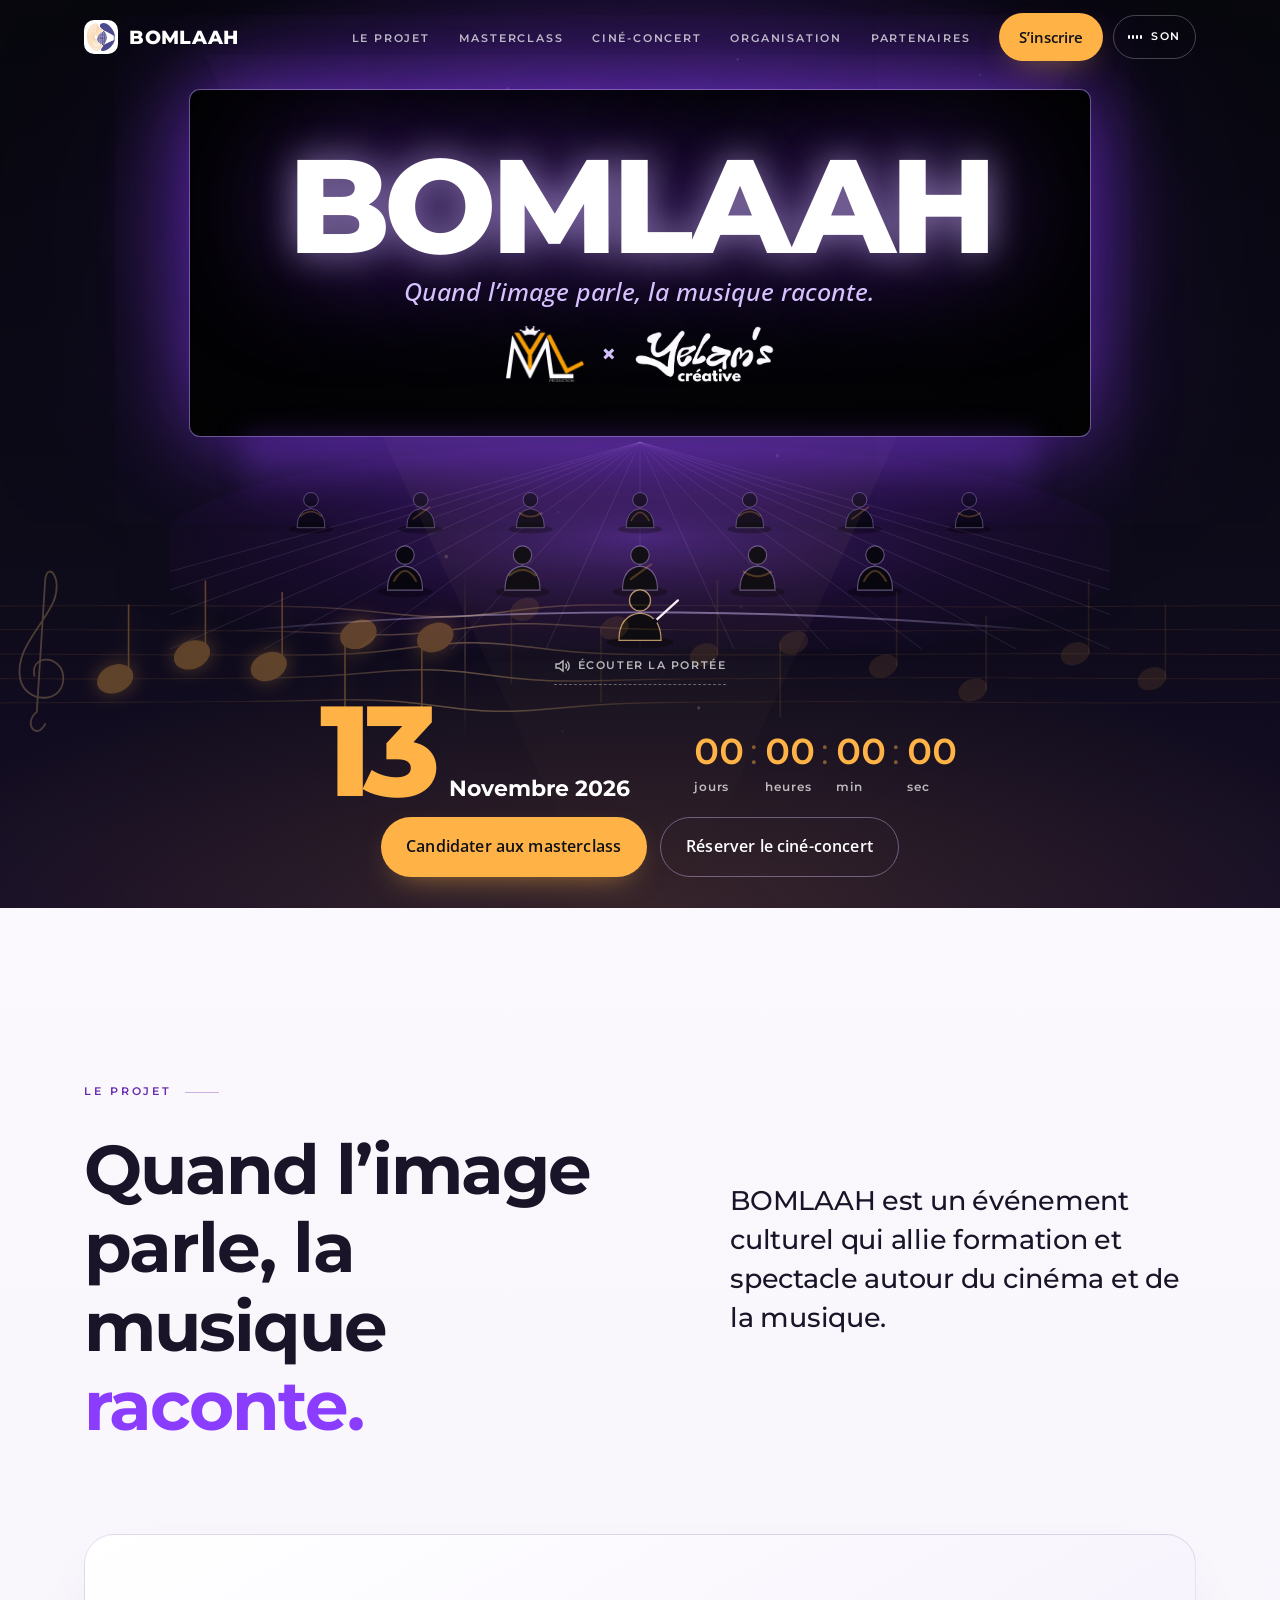
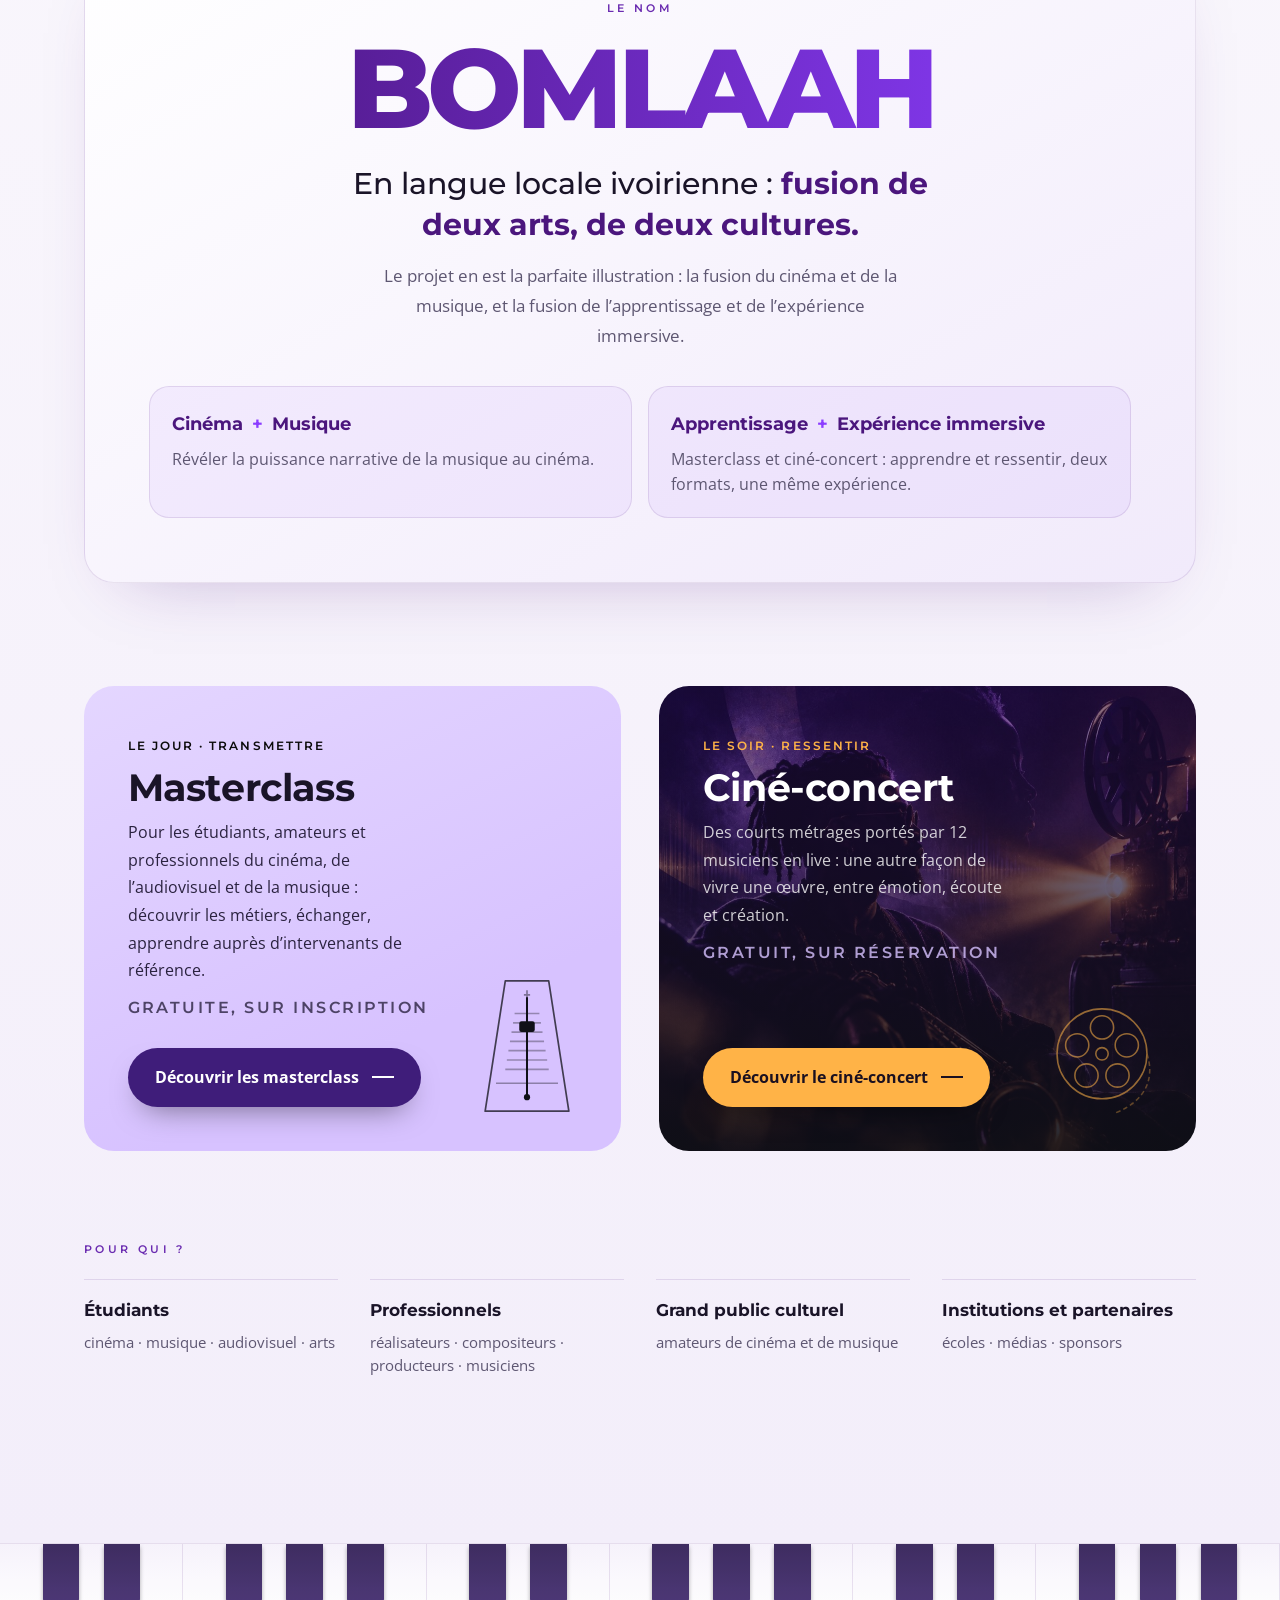
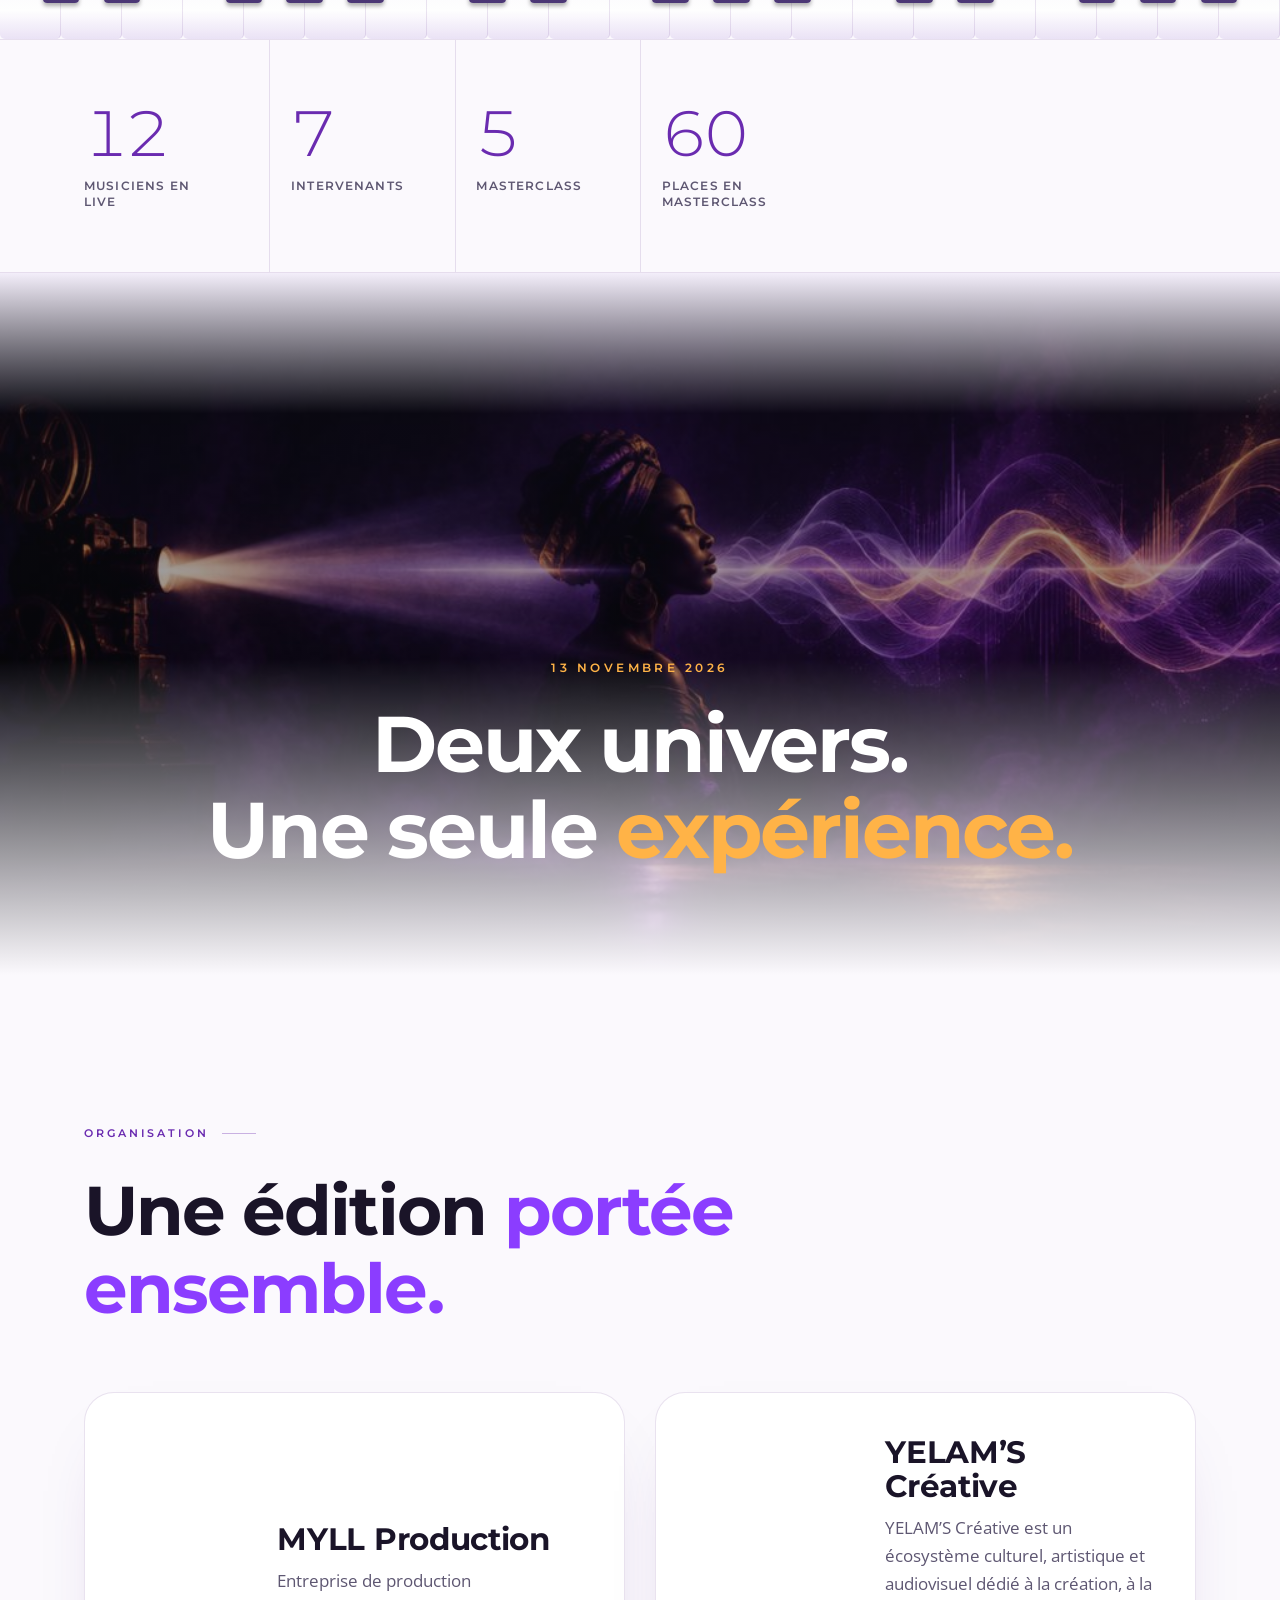
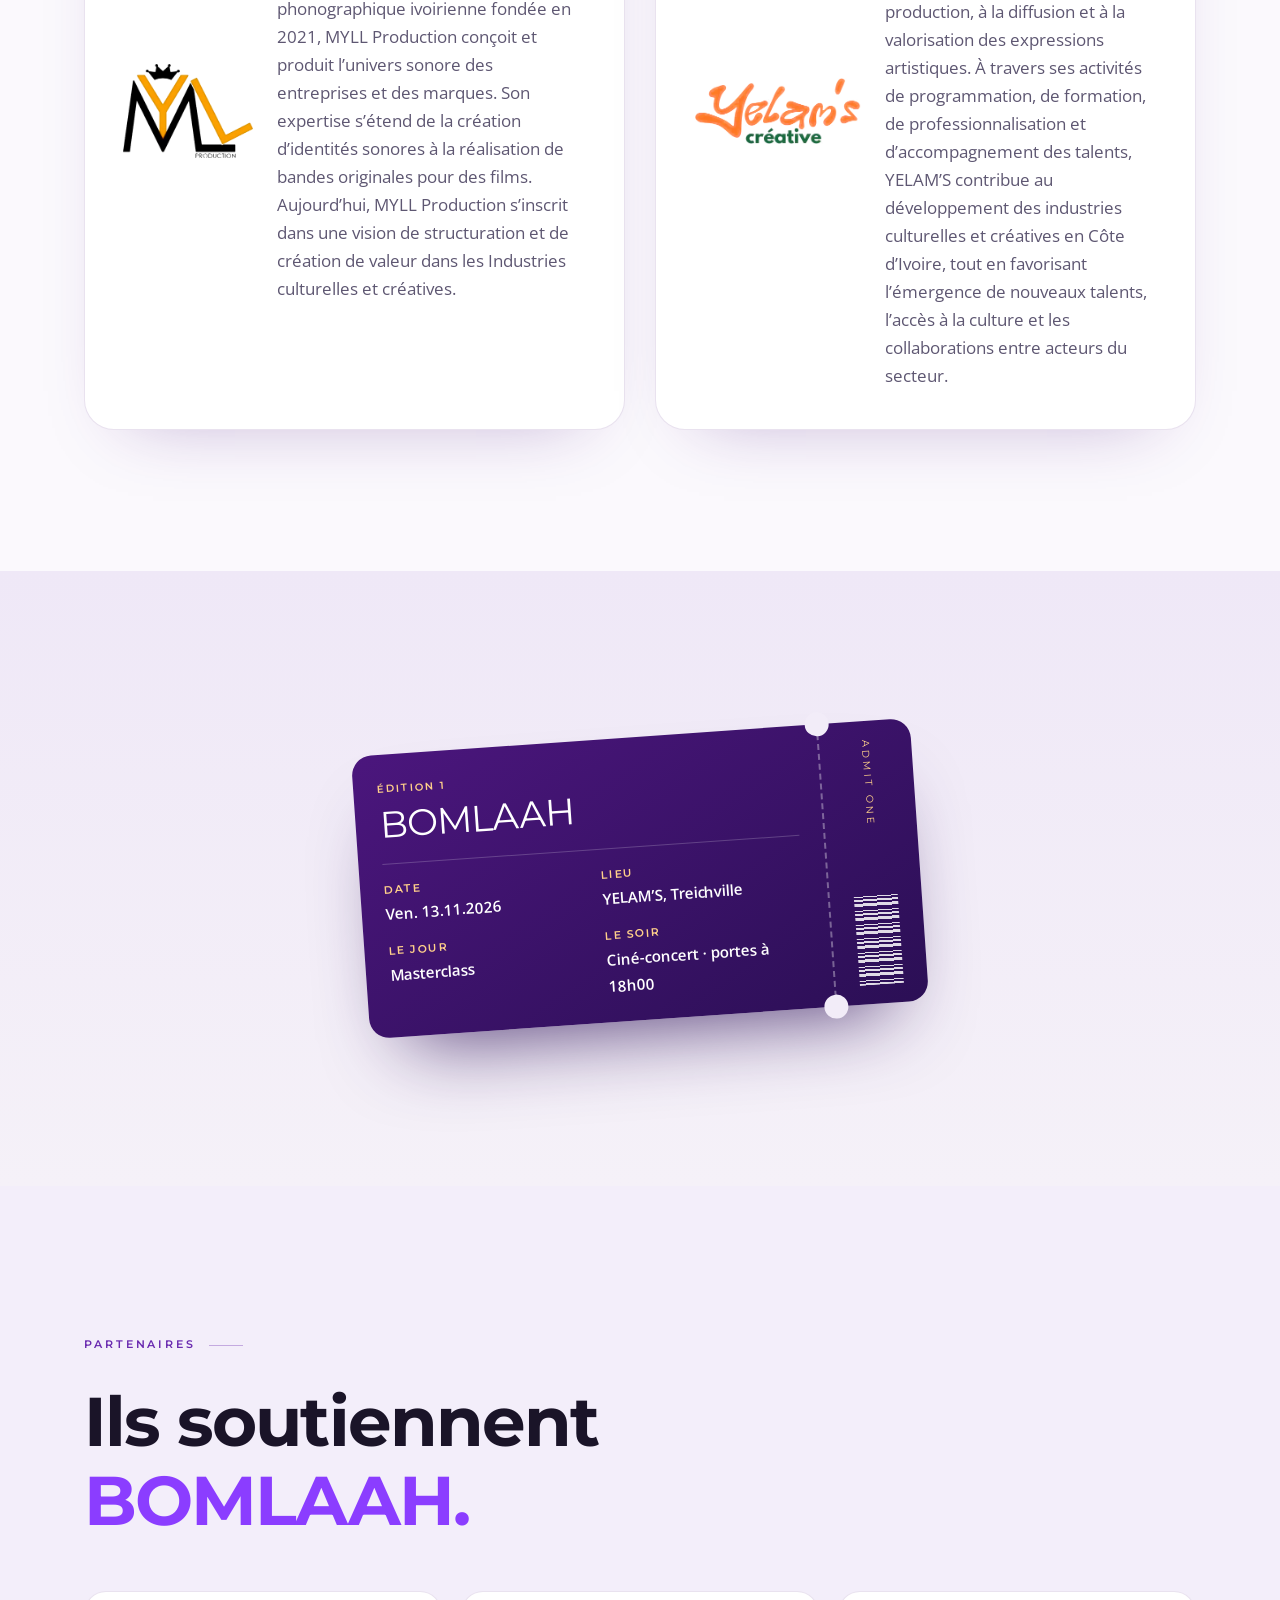
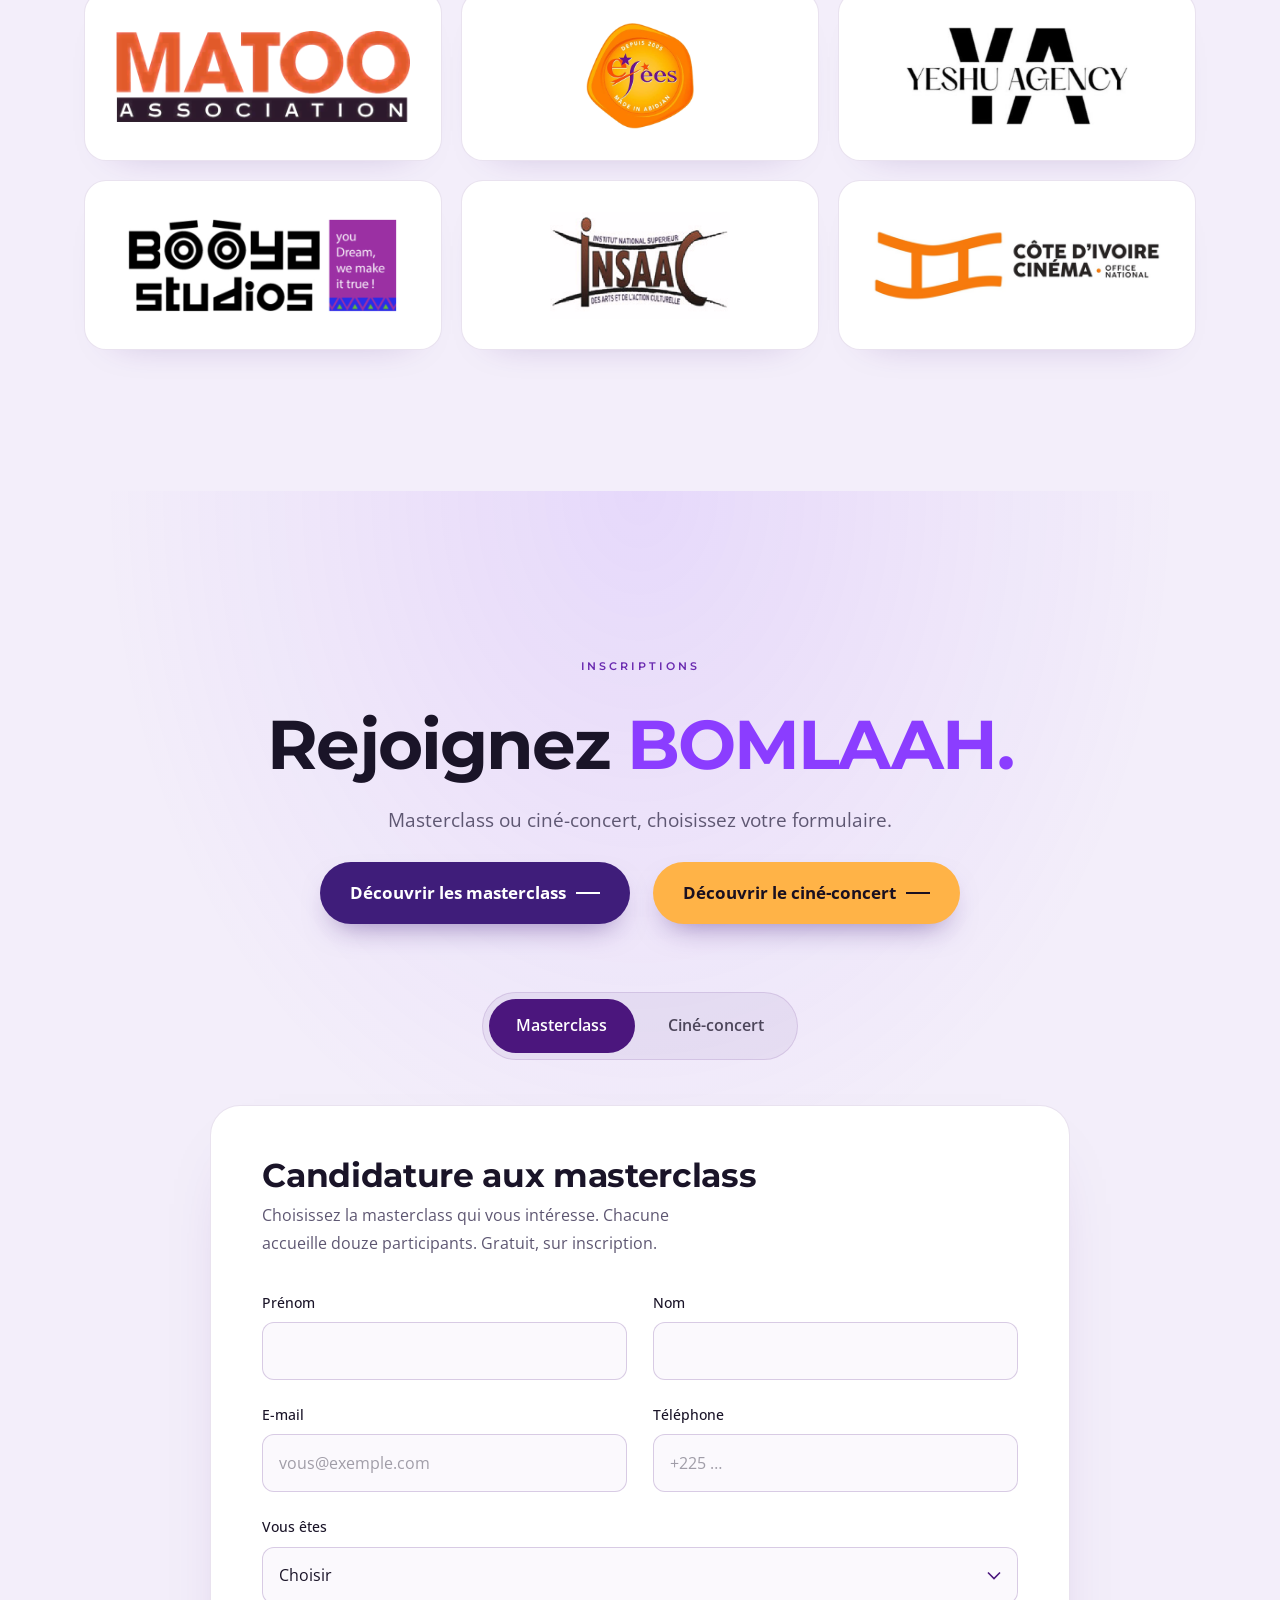
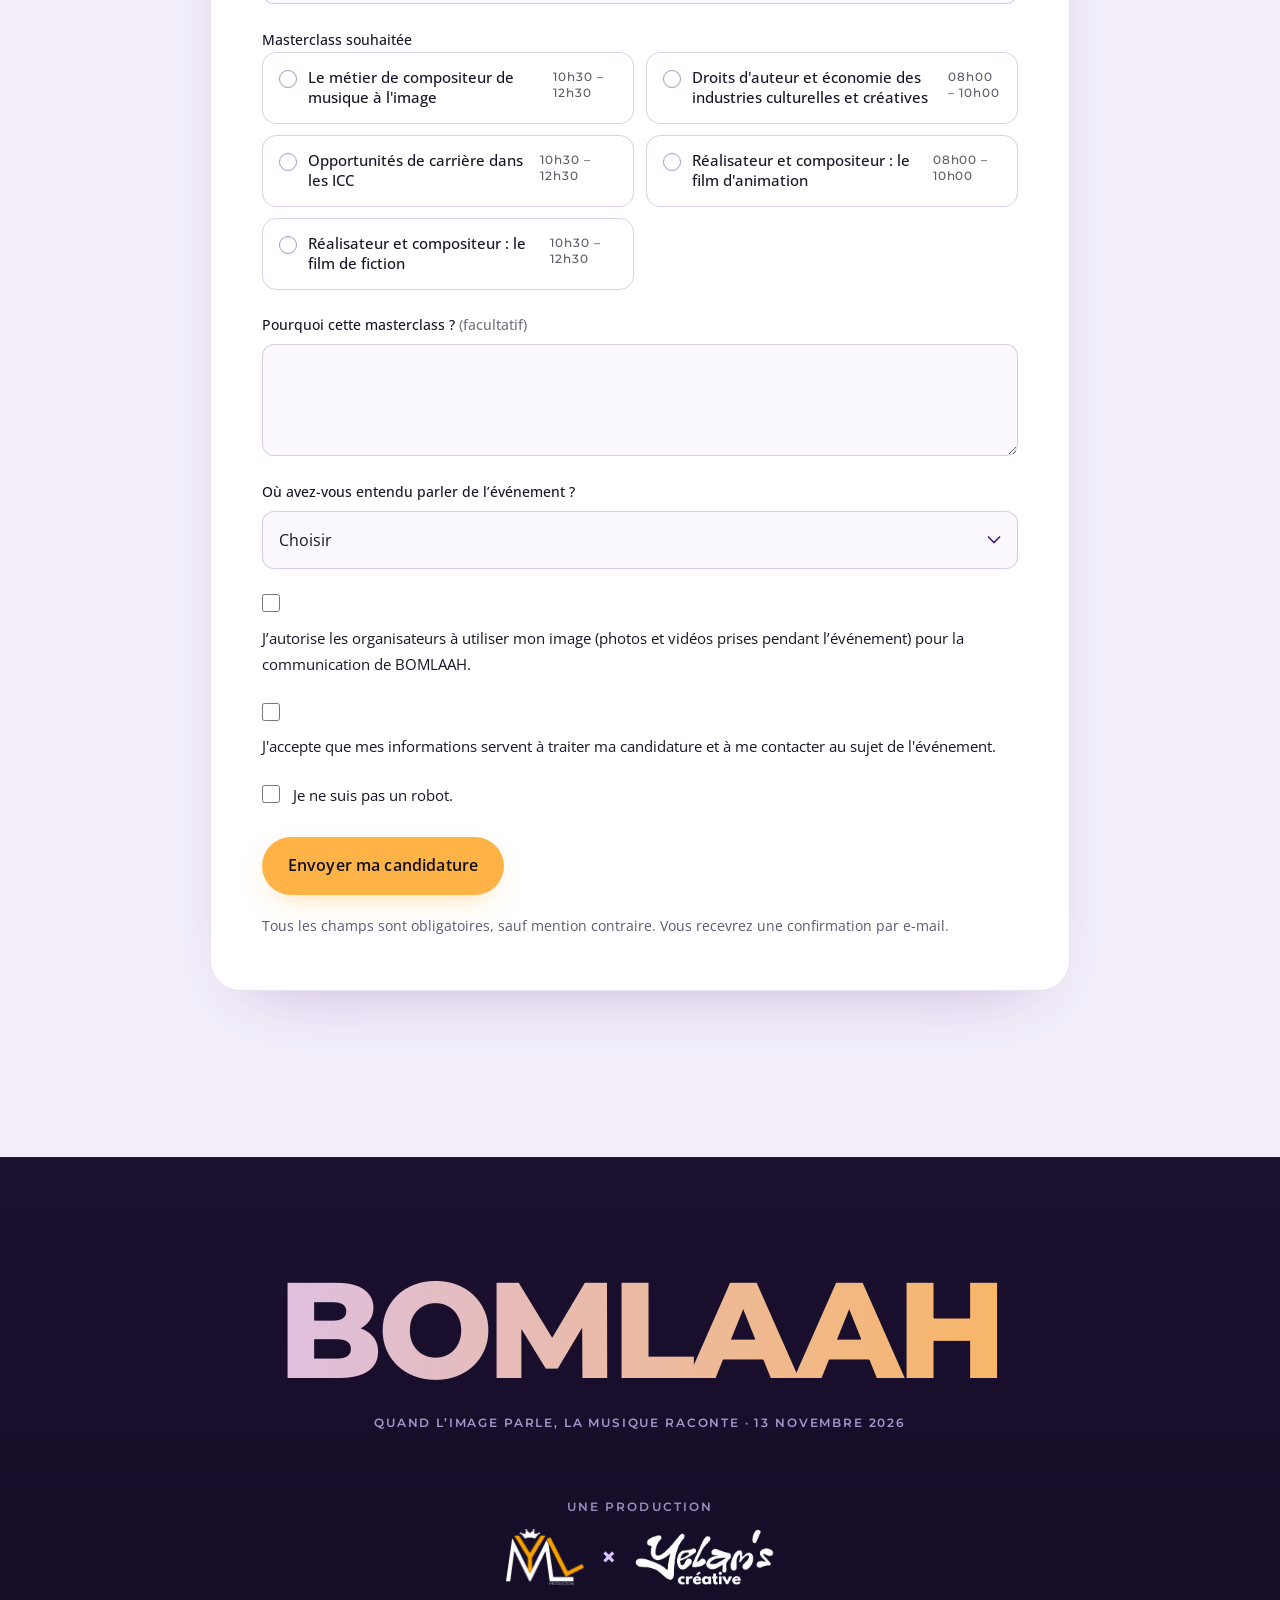
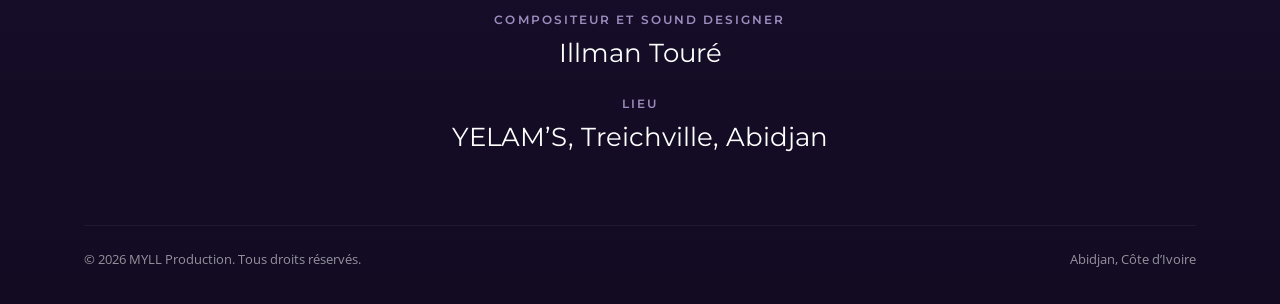
==== commit 364d004f: "SEO : données structurées, balises robots/hreflang, sitemap, image de partage Co-Authored-By: Claude" ====
--- a/index.html
+++ b/index.html
@@ -4,19 +4,27 @@
 <meta charset="utf-8">
 <meta name="viewport" content="width=device-width, initial-scale=1">
 <title>BOMLAAH · Quand l’image parle, la musique raconte</title>
-<meta name="description" content="Vendredi 13 novembre 2026, YELAM’S, Treichville (Abidjan) : masterclass le jour, ciné-concert avec 12 musiciens en live le soir. Un événement MYLL Production.">
+<meta name="description" content="BOMLAAH, édition 1 : vendredi 13 novembre 2026 à YELAM’S (Treichville, Abidjan). Masterclass gratuites sur la musique à l’image le jour, ciné-concert avec 12 musiciens en live le soir. Un événement MYLL Production × YELAM’S Créative.">
+<meta name="robots" content="index, follow, max-image-preview:large, max-snippet:-1">
 <link rel="canonical" href="https://bomlaah.com/">
+<link rel="alternate" hreflang="fr" href="https://bomlaah.com/">
+<link rel="alternate" hreflang="x-default" href="https://bomlaah.com/">
+<meta name="keywords" content="BOMLAAH, ciné-concert Abidjan, masterclass musique à l’image, Abidjan 2026, YELAM’S Treichville, MYLL Production, événement culturel Côte d’Ivoire">
+<meta name="author" content="MYLL Production">
 <meta name="theme-color" content="#101018">
 <meta property="og:type" content="website">
 <meta property="og:locale" content="fr_CI">
 <meta property="og:site_name" content="BOMLAAH">
 <meta property="og:url" content="https://bomlaah.com/">
 <meta property="og:title" content="BOMLAAH · Quand l’image parle, la musique raconte">
-<meta property="og:description" content="Vendredi 13 novembre 2026, YELAM’S, Treichville (Abidjan) : masterclass le jour, ciné-concert avec 12 musiciens en live le soir. Un événement MYLL Production.">
+<meta property="og:description" content="BOMLAAH, édition 1 : vendredi 13 novembre 2026 à YELAM’S (Treichville, Abidjan). Masterclass gratuites sur la musique à l’image le jour, ciné-concert avec 12 musiciens en live le soir. Un événement MYLL Production × YELAM’S Créative.">
 <meta property="og:image" content="https://bomlaah.com/og-image.png">
+<meta property="og:image:width" content="1200">
+<meta property="og:image:height" content="630">
+<meta property="og:image:alt" content="BOMLAAH, quand l’image parle, la musique raconte. 13 novembre 2026, YELAM’S, Abidjan.">
 <meta name="twitter:card" content="summary_large_image">
 <meta name="twitter:title" content="BOMLAAH · Quand l’image parle, la musique raconte">
-<meta name="twitter:description" content="Vendredi 13 novembre 2026, YELAM’S, Treichville (Abidjan) : masterclass le jour, ciné-concert avec 12 musiciens en live le soir. Un événement MYLL Production.">
+<meta name="twitter:description" content="BOMLAAH, édition 1 : vendredi 13 novembre 2026 à YELAM’S (Treichville, Abidjan). Masterclass gratuites sur la musique à l’image le jour, ciné-concert avec 12 musiciens en live le soir. Un événement MYLL Production × YELAM’S Créative.">
 <meta name="twitter:image" content="https://bomlaah.com/og-image.png">
 <link rel="icon" href="favicon.ico" sizes="any">
 <link rel="icon" type="image/png" sizes="32x32" href="favicon-32.png">
@@ -28,10 +36,13 @@
 <link href="https://fonts.googleapis.com/css2?family=Montserrat:ital,wght@0,400;0,500;0,600;0,700;0,800;1,400;1,500;1,600;1,700&family=Open+Sans:ital,wght@0,400;0,500;0,600;0,700;1,400&display=swap" rel="stylesheet">
 <link rel="stylesheet" href="assets/site.css">
 <script type="application/ld+json">
-{"@context":"https://schema.org","@type":"WebSite","name":"BOMLAAH","url":"https://bomlaah.com/","inLanguage":"fr"}
+{"@context":"https://schema.org","@type":"WebSite","name":"BOMLAAH","alternateName":"Bomlaah Abidjan","url":"https://bomlaah.com/","inLanguage":"fr"}
 </script>
 <script type="application/ld+json">
-{"@context":"https://schema.org","@type":"Event","name":"BOMLAAH","image":"https://bomlaah.com/og-image.png","url":"https://bomlaah.com/","description":"Événement culturel qui allie formation et spectacle autour du cinéma et de la musique : masterclass le jour, ciné-concert avec 12 musiciens en live le soir.","startDate":"2026-11-13T08:30:00+00:00","eventAttendanceMode":"https://schema.org/OfflineEventAttendanceMode","eventStatus":"https://schema.org/EventScheduled","location":{"@type":"Place","name":"YELAM’S","address":{"@type":"PostalAddress","addressLocality":"Treichville, Abidjan","addressCountry":"CI"}},"organizer":{"@type":"Organization","name":"MYLL Production"},"contributor":{"@type":"Organization","name":"YELAM’S Créative"}}
+{"@context":"https://schema.org","@type":"Event","name":"BOMLAAH","description":"BOMLAAH, édition 1 : vendredi 13 novembre 2026 à YELAM’S (Treichville, Abidjan). Masterclass gratuites sur la musique à l’image le jour, ciné-concert avec 12 musiciens en live le soir. Un événement MYLL Production × YELAM’S Créative.","startDate":"2026-11-13T08:00:00+00:00","endDate":"2026-11-13T22:00:00+00:00","eventStatus":"https://schema.org/EventScheduled","eventAttendanceMode":"https://schema.org/OfflineEventAttendanceMode","isAccessibleForFree":true,"inLanguage":"fr","location":{"@type":"Place","name":"YELAM’S","address":{"@type":"PostalAddress","streetAddress":"Treichville","addressLocality":"Abidjan","addressCountry":"CI"}},"image":["https://bomlaah.com/og-image.png"],"organizer":{"@type":"Organization","name":"MYLL Production","url":"https://bomlaah.com/","logo":"https://bomlaah.com/logos/bomlaah-embleme.png"},"offers":{"@type":"Offer","url":"https://bomlaah.com/","price":"0","priceCurrency":"XOF","availability":"https://schema.org/InStock","validFrom":"2026-10-14T00:00:00+00:00"},"url":"https://bomlaah.com/","subEvent":[{"@type":"Event","name":"BOMLAAH · Masterclass","description":"Cinq masterclass gratuites sur inscription : droits d’auteur et économie des industries culturelles et créatives, métier de compositeur de musique à l’image, opportunités de carrière dans les ICC, binômes réalisateur et compositeur (film d’animation et film de fiction). 12 places par masterclass.","startDate":"2026-11-13T08:00:00+00:00","endDate":"2026-11-13T12:30:00+00:00","eventStatus":"https://schema.org/EventScheduled","eventAttendanceMode":"https://schema.org/OfflineEventAttendanceMode","isAccessibleForFree":true,"inLanguage":"fr","location":{"@type":"Place","name":"YELAM’S","address":{"@type":"PostalAddress","streetAddress":"Treichville","addressLocality":"Abidjan","addressCountry":"CI"}},"image":["https://bomlaah.com/og-image.png"],"organizer":{"@type":"Organization","name":"MYLL Production","url":"https://bomlaah.com/","logo":"https://bomlaah.com/logos/bomlaah-embleme.png"},"offers":{"@type":"Offer","url":"https://bomlaah.com/masterclass/","price":"0","priceCurrency":"XOF","availability":"https://schema.org/InStock","validFrom":"2026-10-14T00:00:00+00:00"},"url":"https://bomlaah.com/masterclass/"},{"@type":"Event","name":"BOMLAAH · Ciné-concert","description":"Deux courts métrages ivoiriens, Kids See Ghosts et Point de non-retour, portés par une partition originale d’Illman Touré jouée en direct par douze musiciens. Entrée gratuite sur réservation.","startDate":"2026-11-13T19:00:00+00:00","endDate":"2026-11-13T22:00:00+00:00","eventStatus":"https://schema.org/EventScheduled","eventAttendanceMode":"https://schema.org/OfflineEventAttendanceMode","isAccessibleForFree":true,"inLanguage":"fr","location":{"@type":"Place","name":"YELAM’S","address":{"@type":"PostalAddress","streetAddress":"Treichville","addressLocality":"Abidjan","addressCountry":"CI"}},"image":["https://bomlaah.com/og-image.png"],"organizer":{"@type":"Organization","name":"MYLL Production","url":"https://bomlaah.com/","logo":"https://bomlaah.com/logos/bomlaah-embleme.png"},"offers":{"@type":"Offer","url":"https://bomlaah.com/cineconcert/","price":"0","priceCurrency":"XOF","availability":"https://schema.org/InStock","validFrom":"2026-10-14T00:00:00+00:00"},"url":"https://bomlaah.com/cineconcert/","doorTime":"2026-11-13T18:00:00+00:00"}],"contributor":{"@type":"Organization","name":"YELAM’S Créative"}}
+</script>
+<script type="application/ld+json">
+{"@context":"https://schema.org","@type":"Organization","name":"MYLL Production","url":"https://bomlaah.com/","logo":"https://bomlaah.com/logos/bomlaah-embleme.png","description":"Entreprise de production phonographique ivoirienne fondée en 2021, productrice de BOMLAAH."}
 </script>
 <noscript><style>#curtain{display:none}.rv{opacity:1;transform:none}.hero h1 .ln>span{transform:none;opacity:1;filter:none}.hero-sub,.hero-bot{opacity:1}.hero-scene .ecran,.hero-scene .orch-h{opacity:1;transform:none}</style></noscript>
 </head>
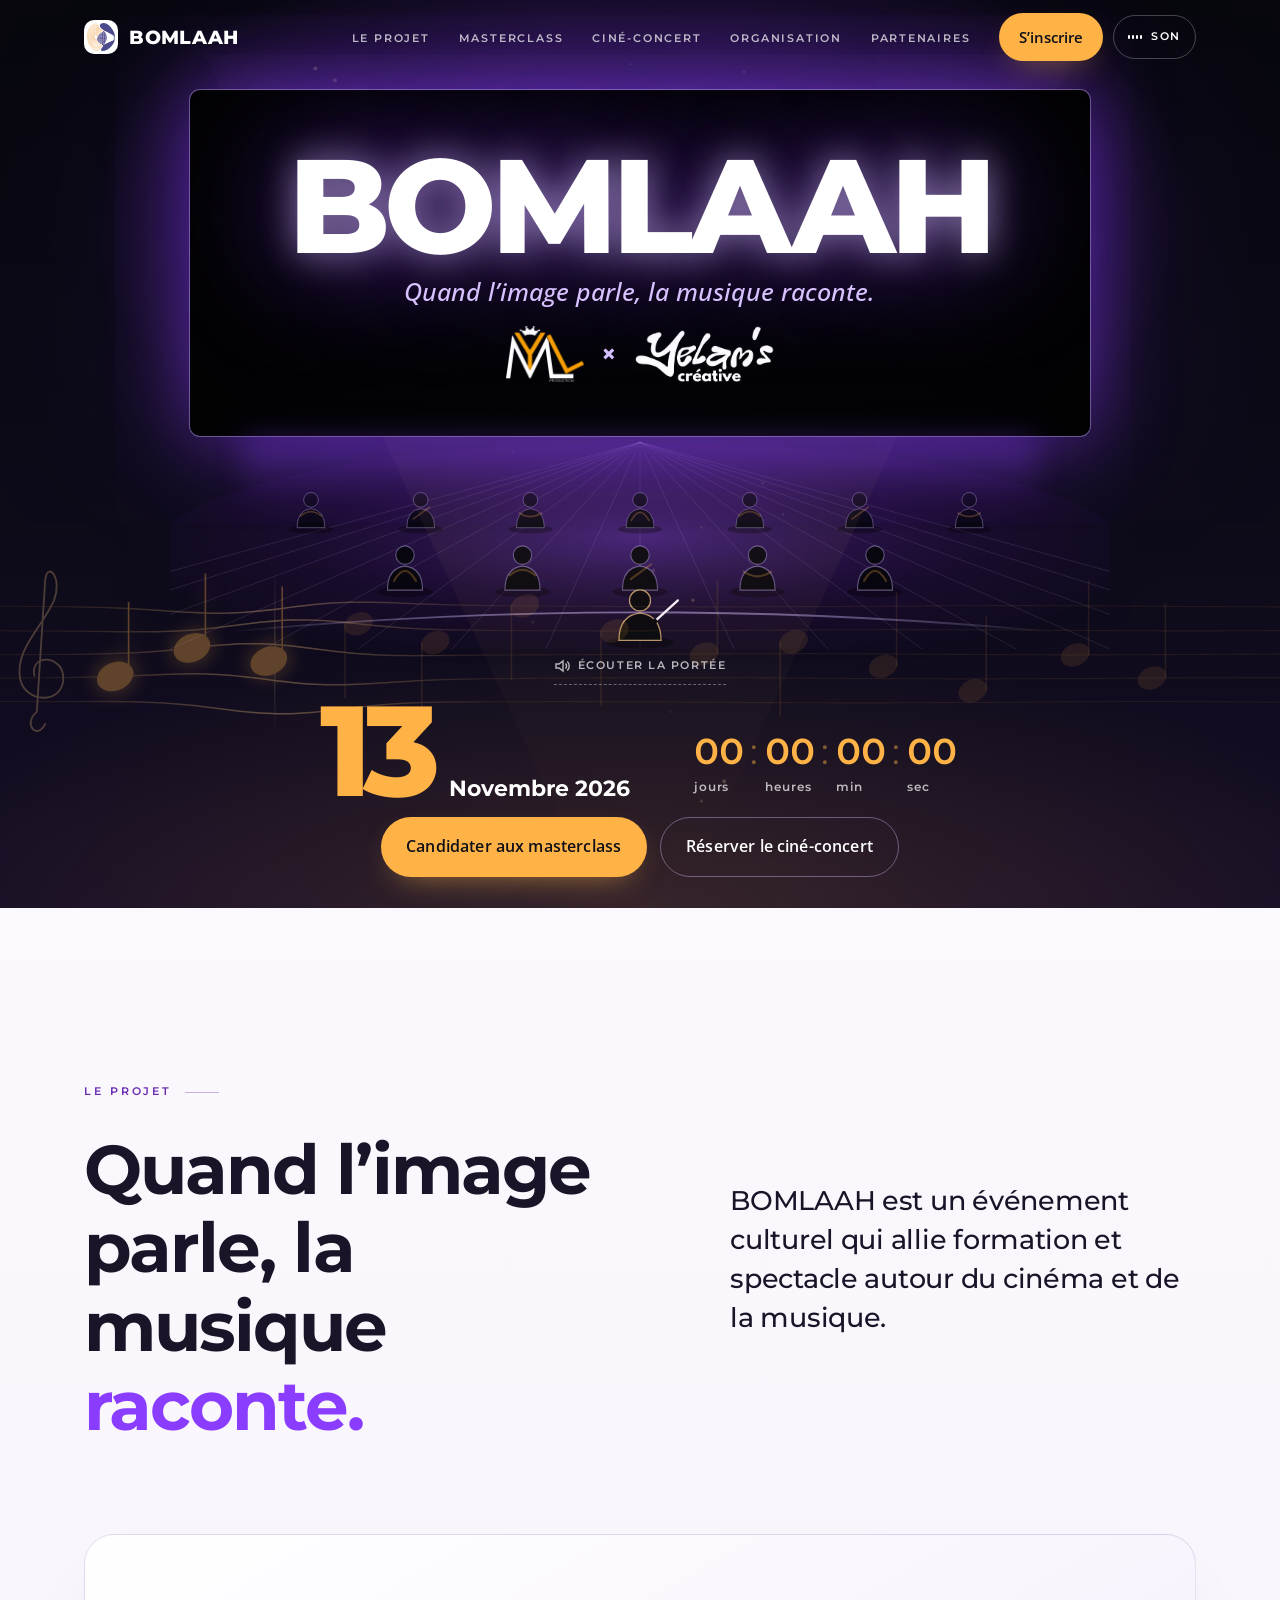
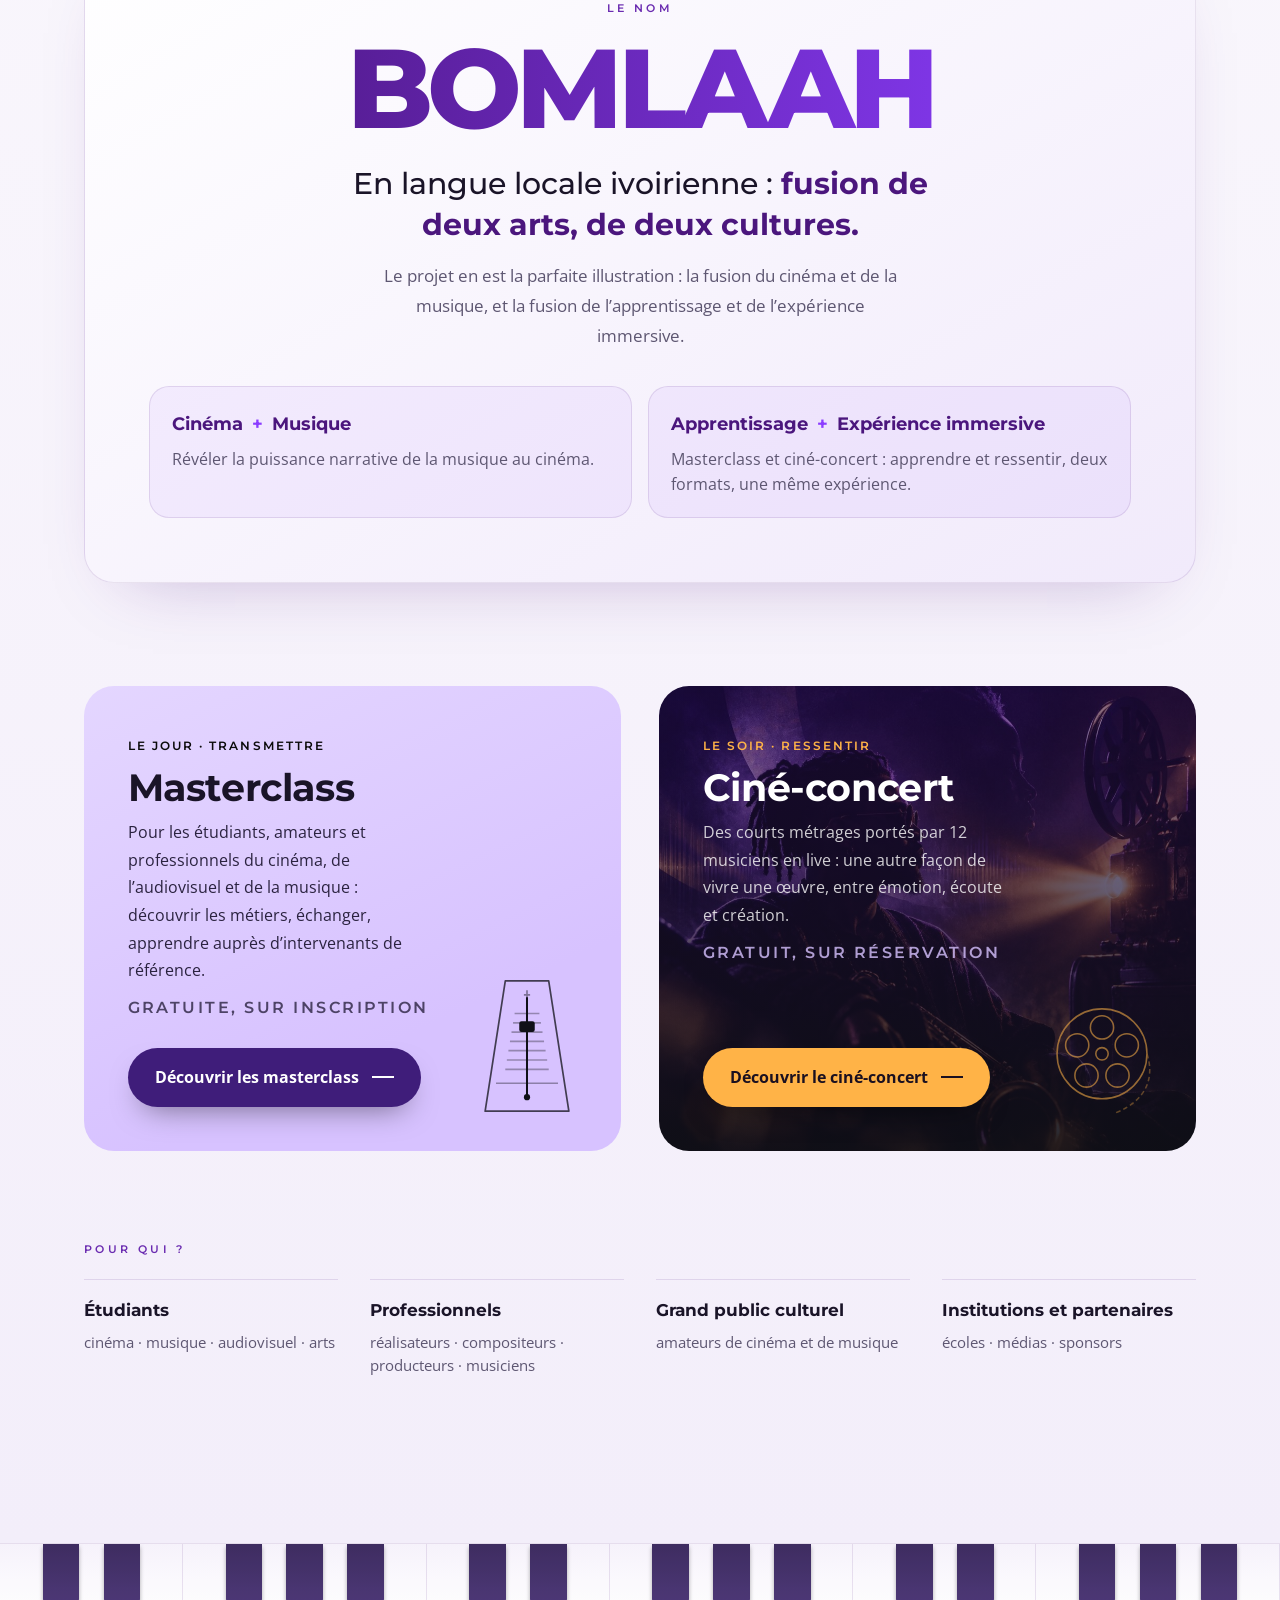
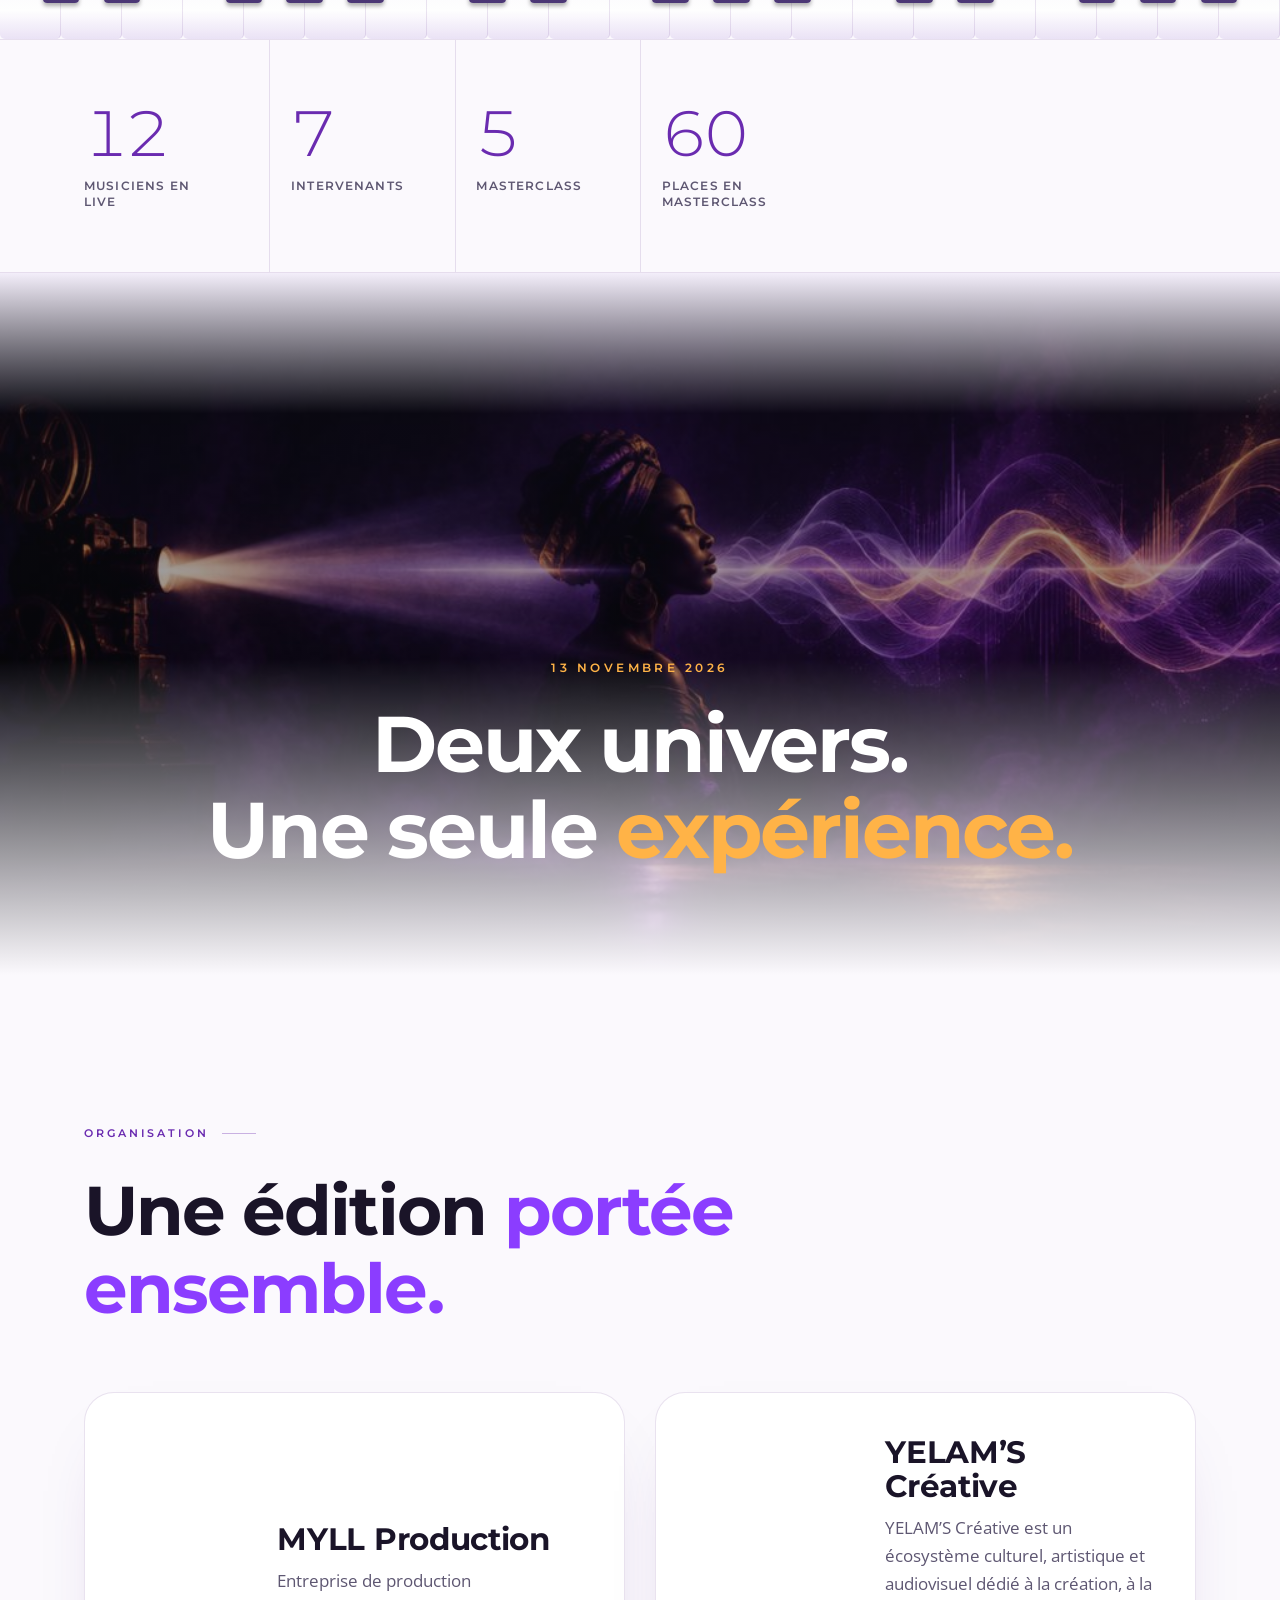
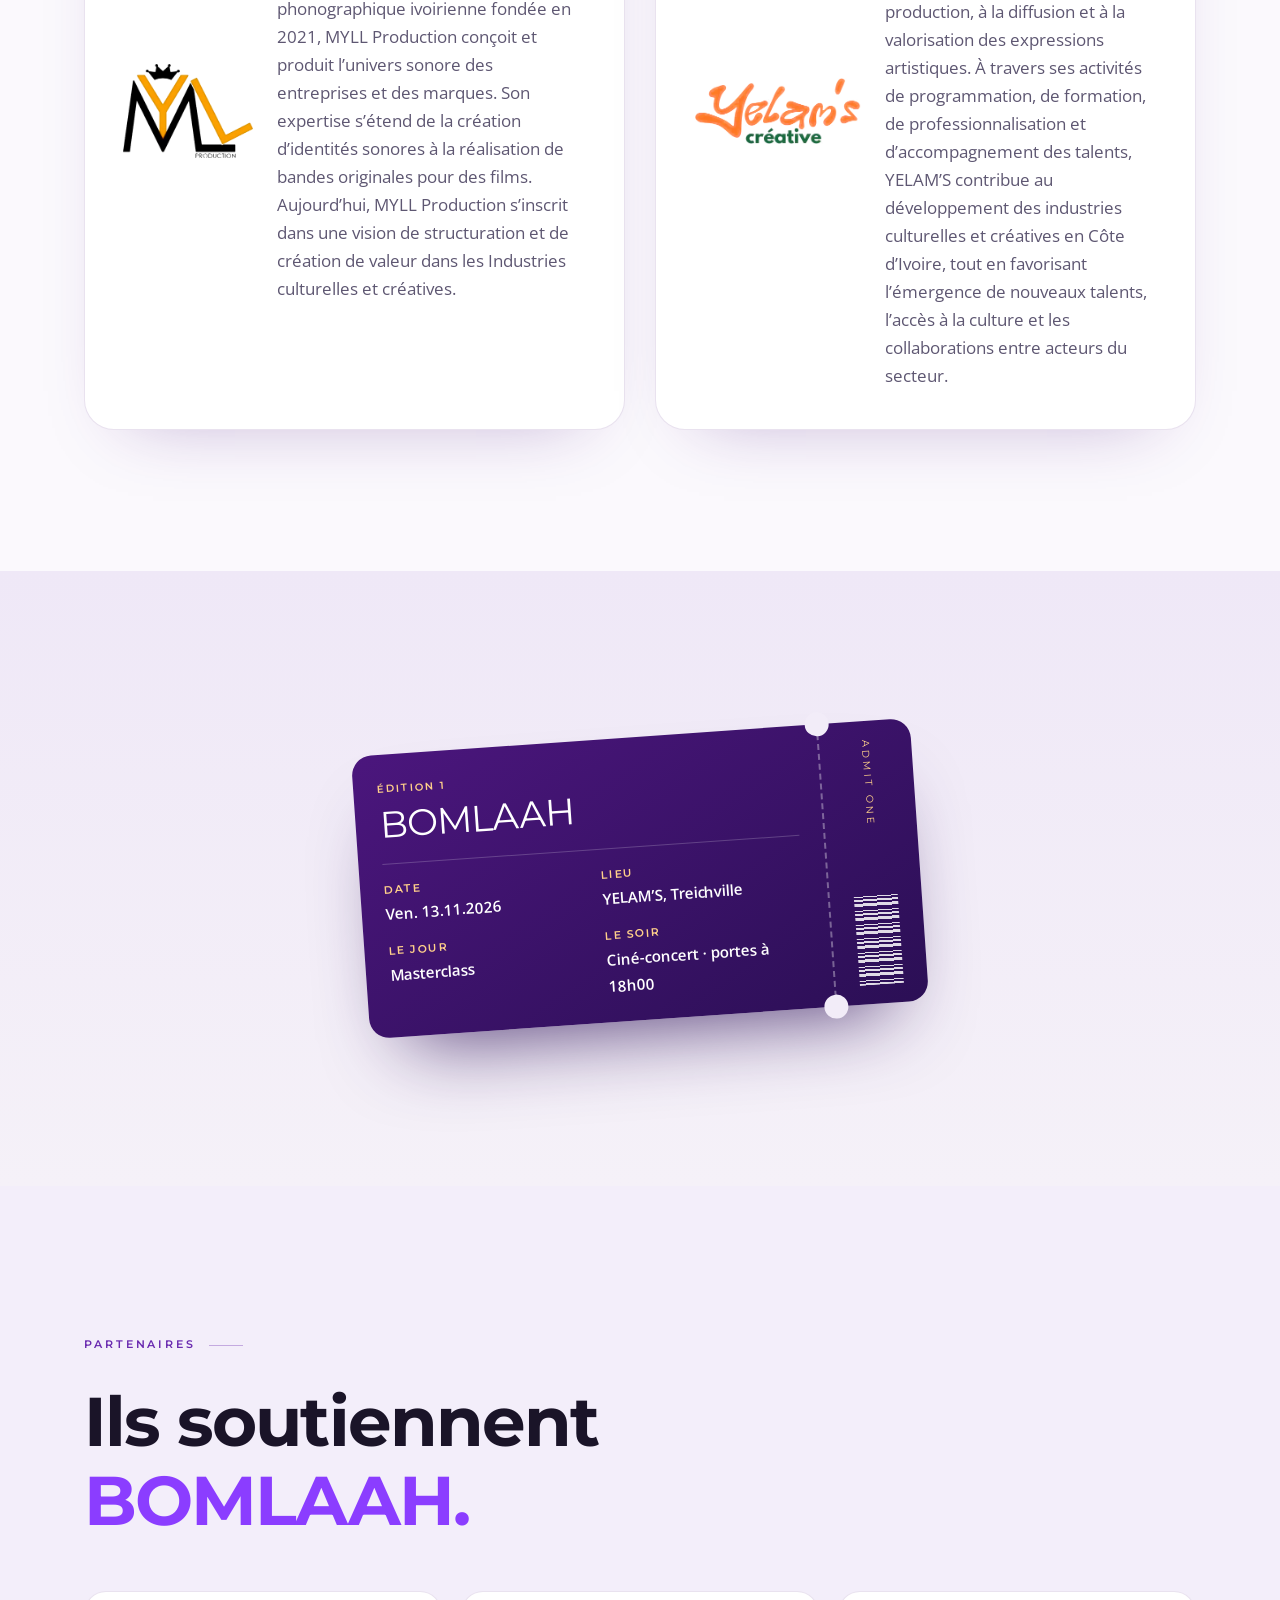
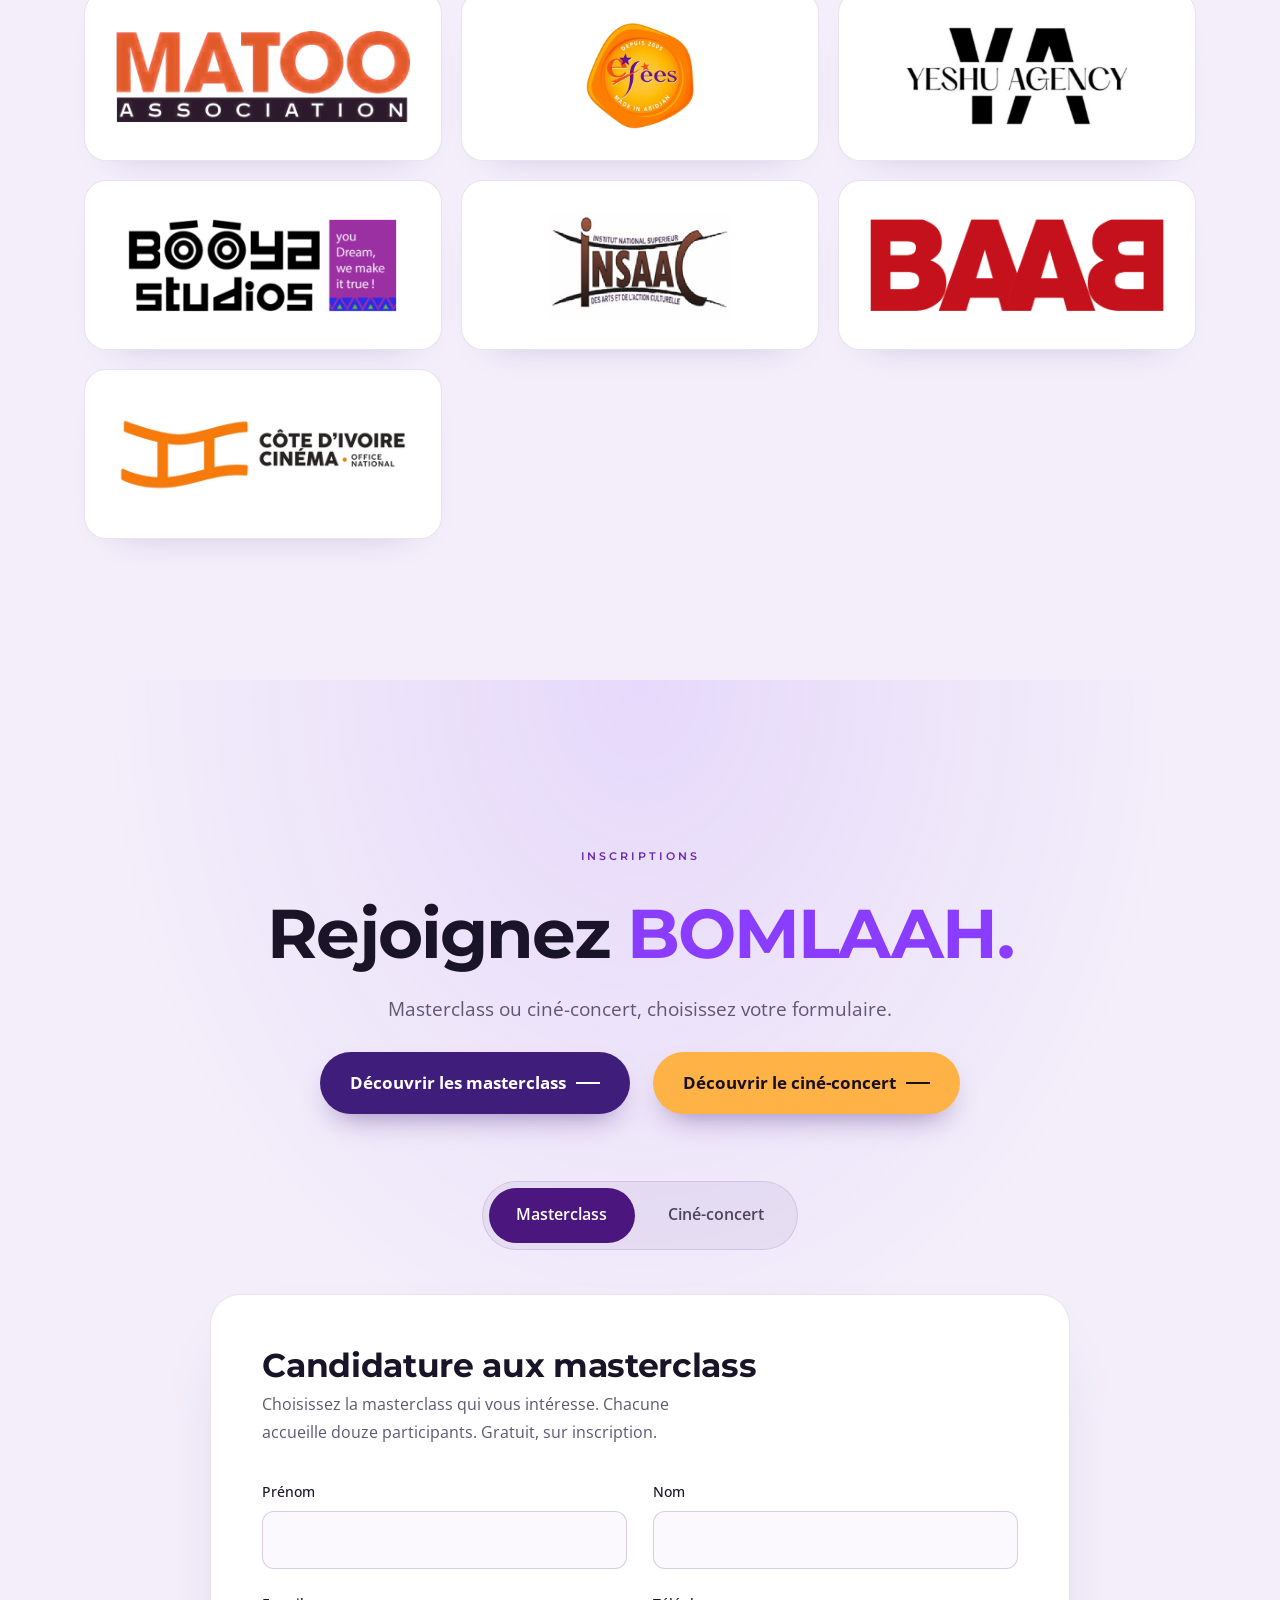
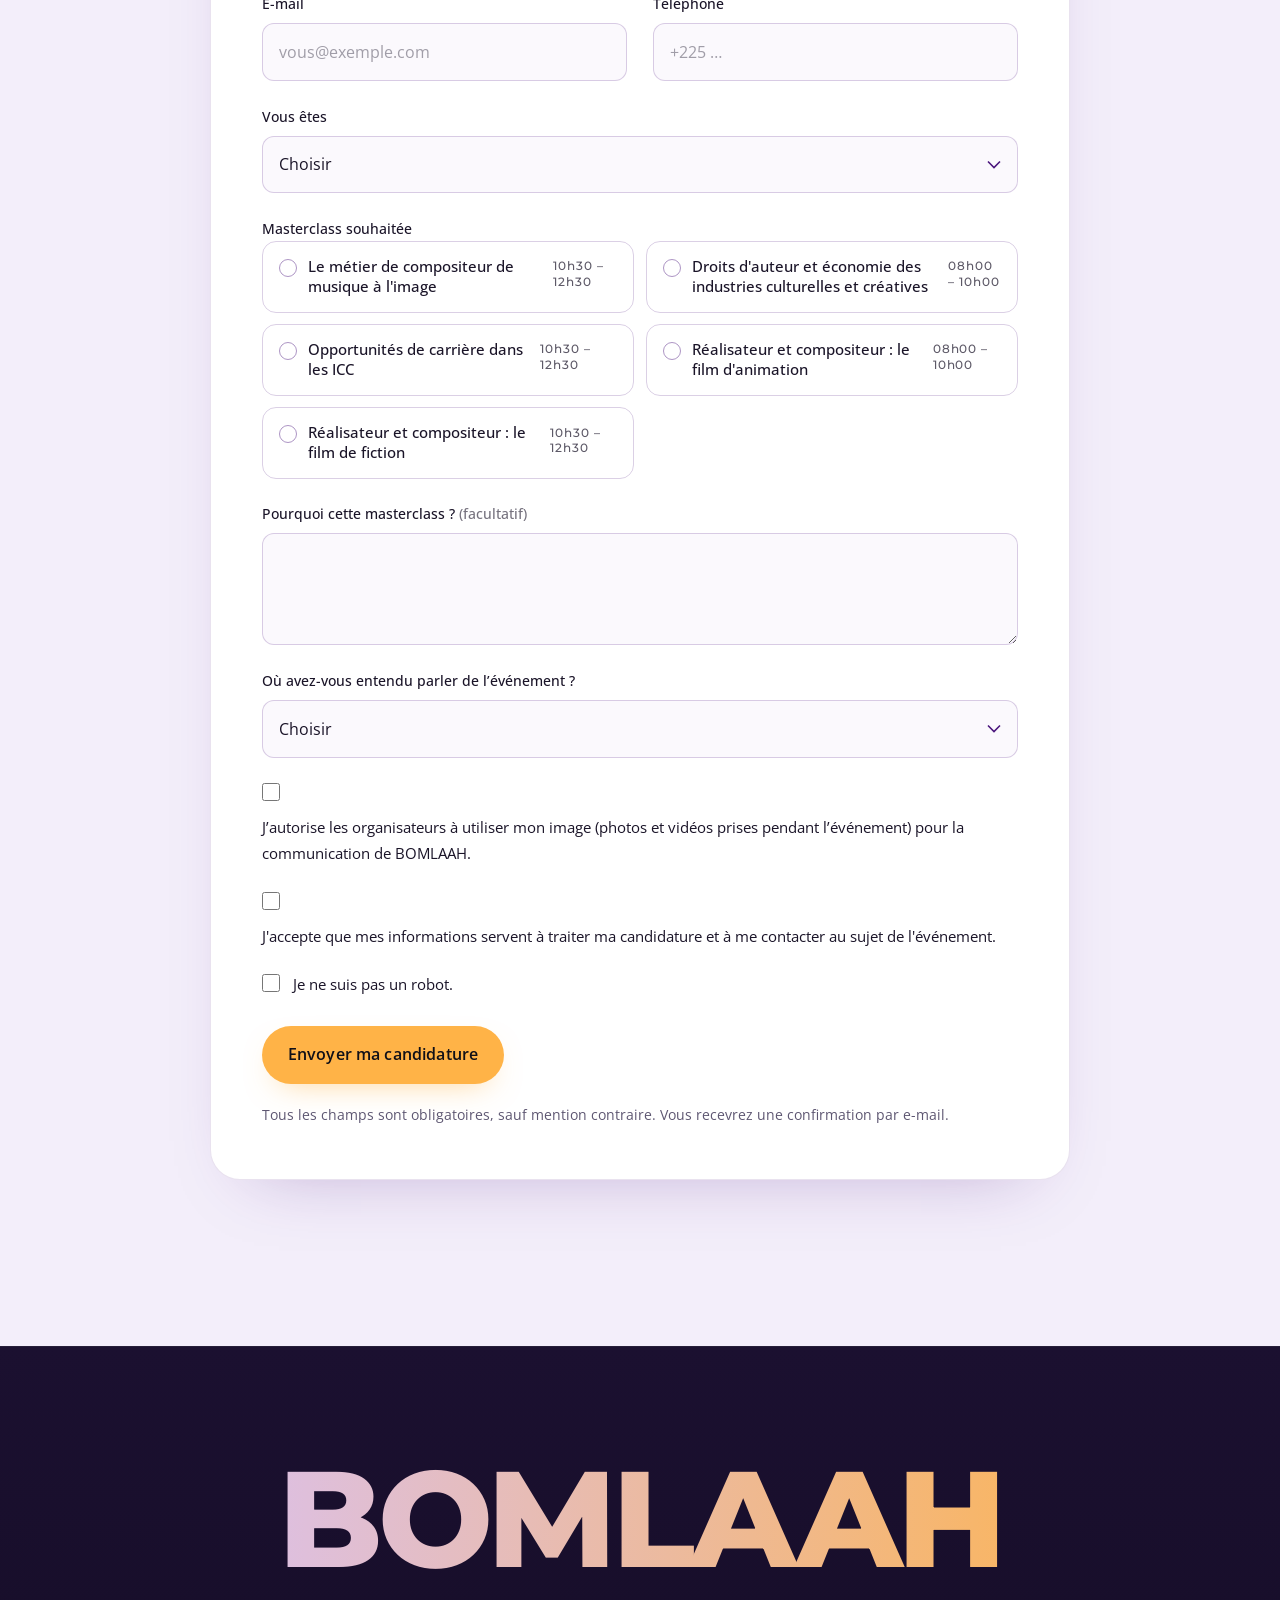
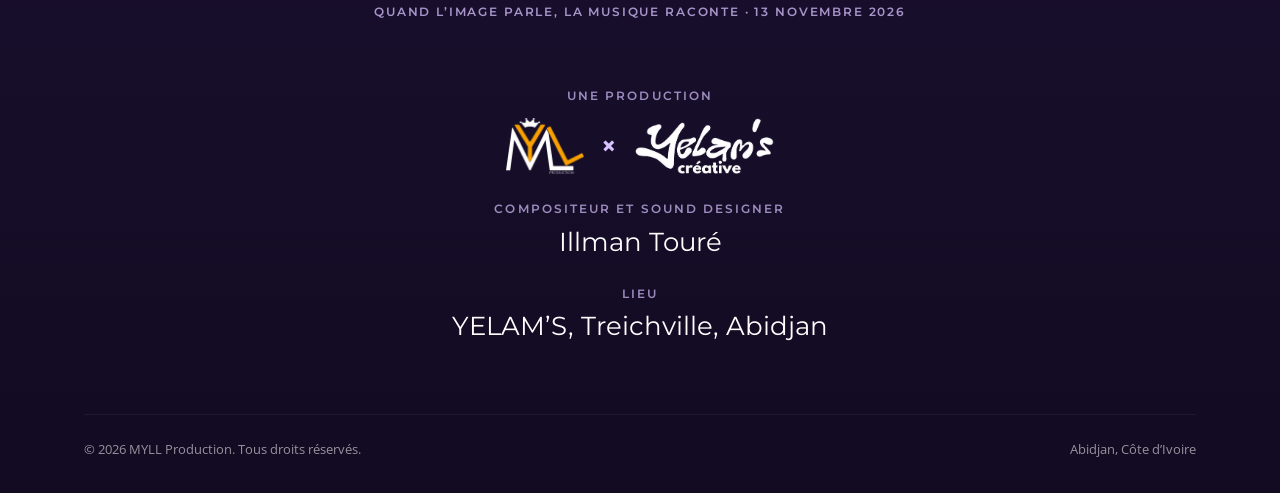
==== commit 4836dea6: "feat: logo BAAB aux partenaires, section musiciens du ciné-concert" ====
--- a/index.html
+++ b/index.html
@@ -296,6 +296,7 @@
       <li class="logo-s"><img src="logos/yeshu-agency.png" alt="Yeshu Agency" width="420" height="195" loading="lazy"></li>
       <li class="logo-s"><img src="logos/booya-studios.png" alt="Booya Studios" width="420" height="158" loading="lazy"></li>
       <li class="logo-s"><img src="logos/insaac.png" alt="INSAAC, Institut National Supérieur des Arts et de l’Action Culturelle" width="283" height="167" loading="lazy"></li>
+      <li class="logo-s"><img src="logos/baab.png" alt="BAAB" width="640" height="201" loading="lazy"></li>
       <li class="logo-s"><img src="logos/cote-d-ivoire-cinema.png" alt="Côte d’Ivoire Cinéma, Office national" width="420" height="110" loading="lazy"></li>
     </ul>
   </div>
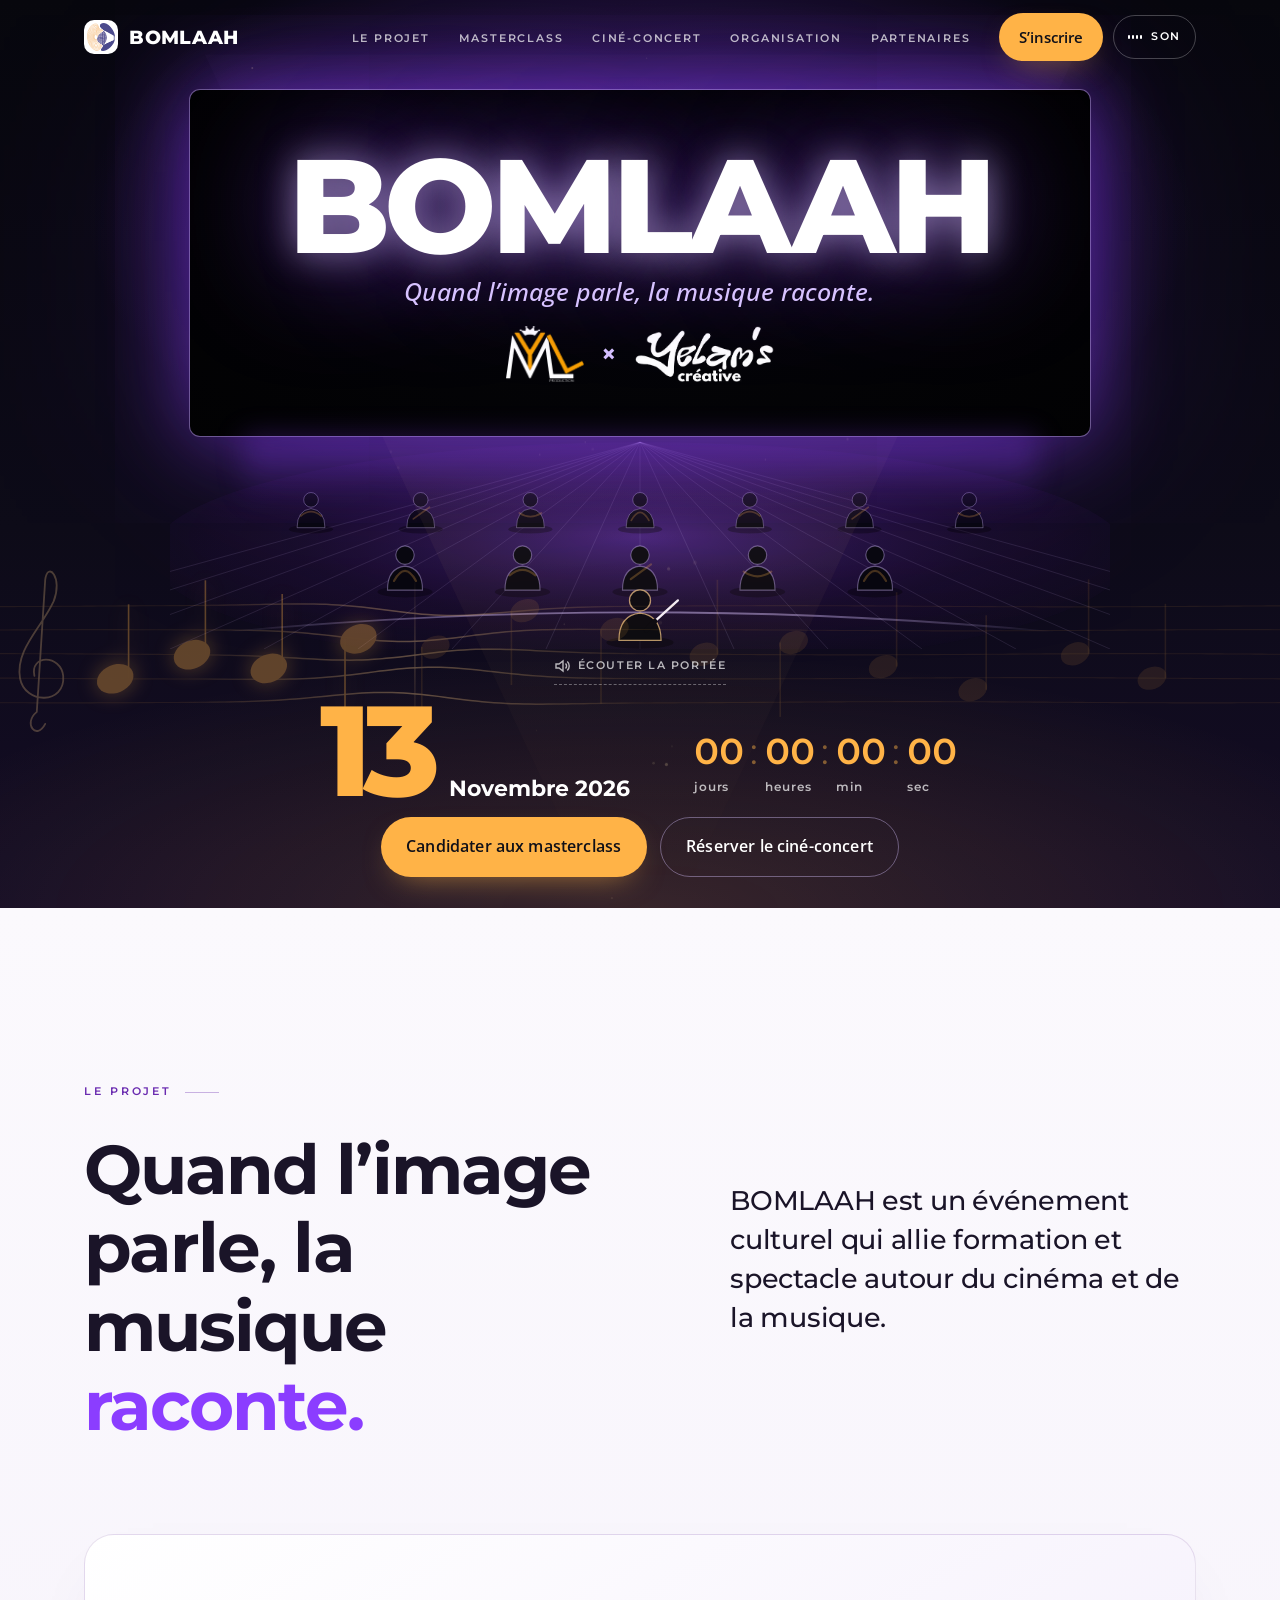
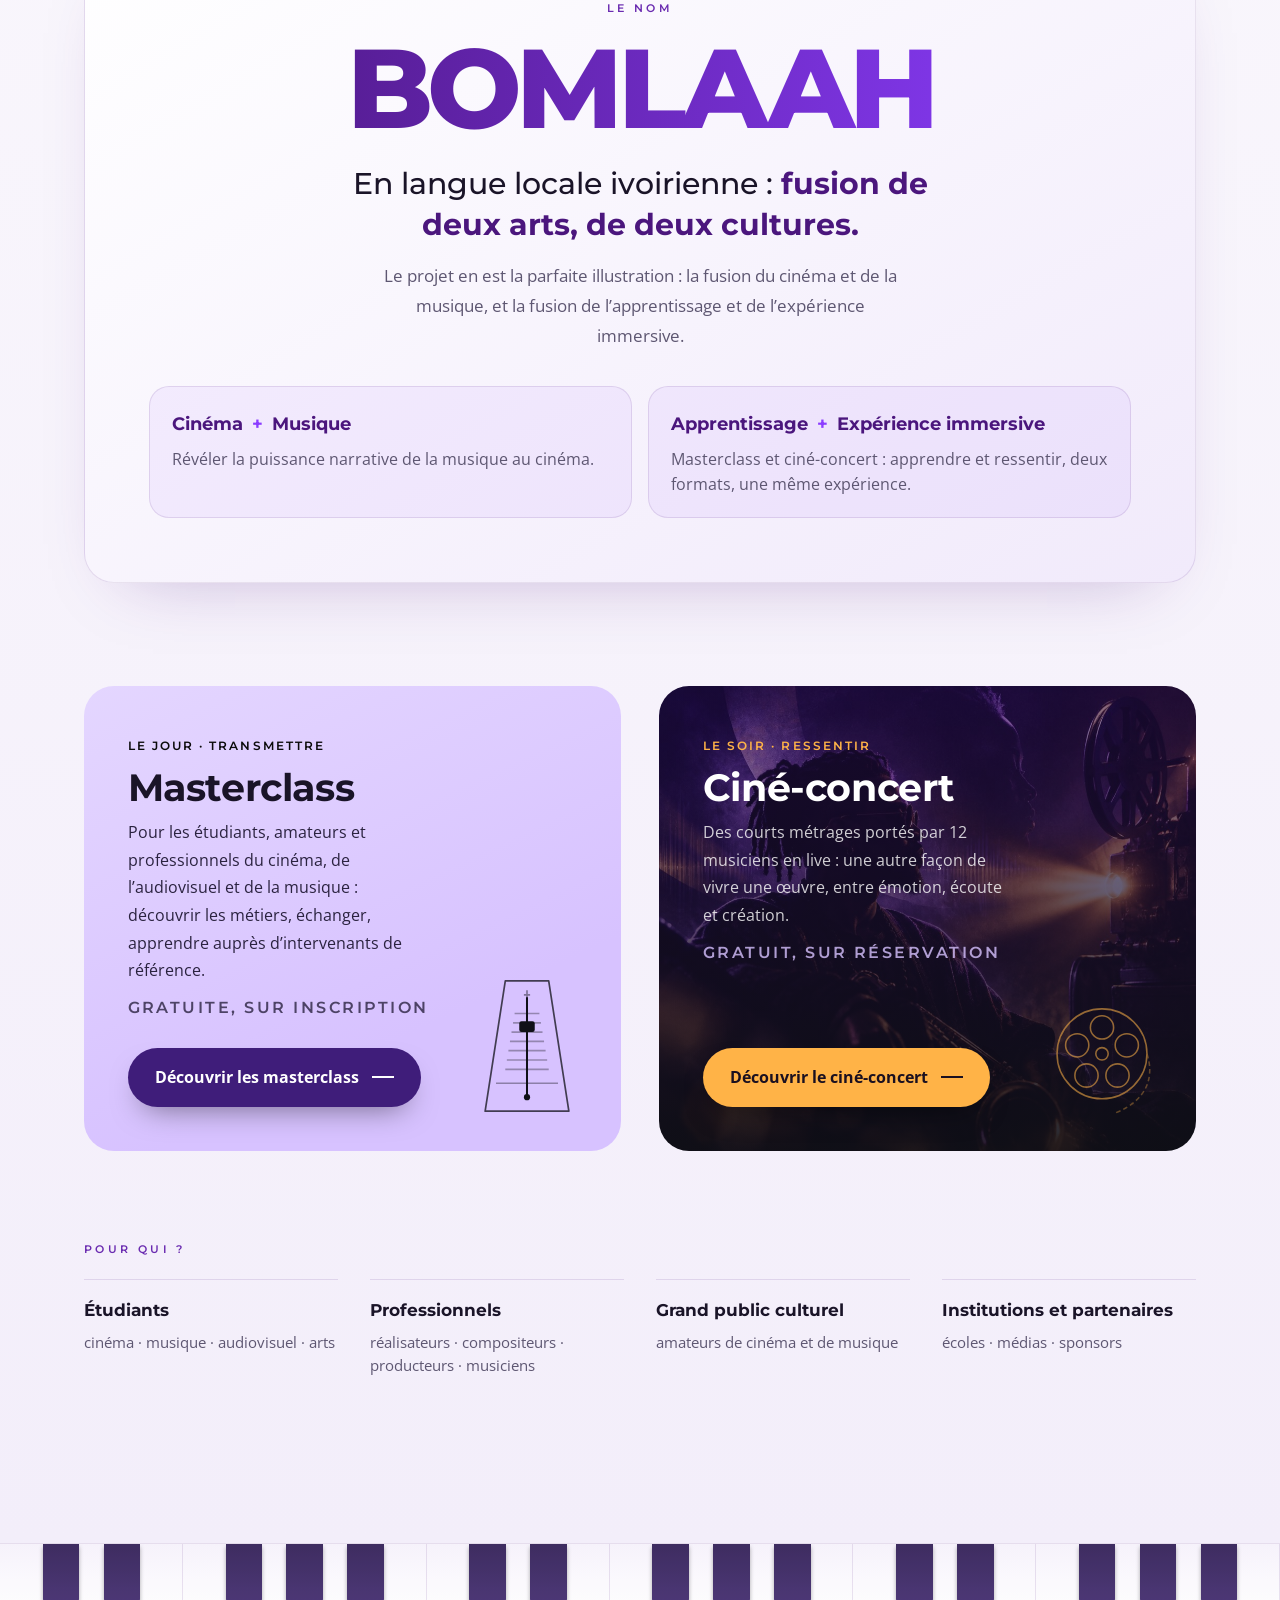
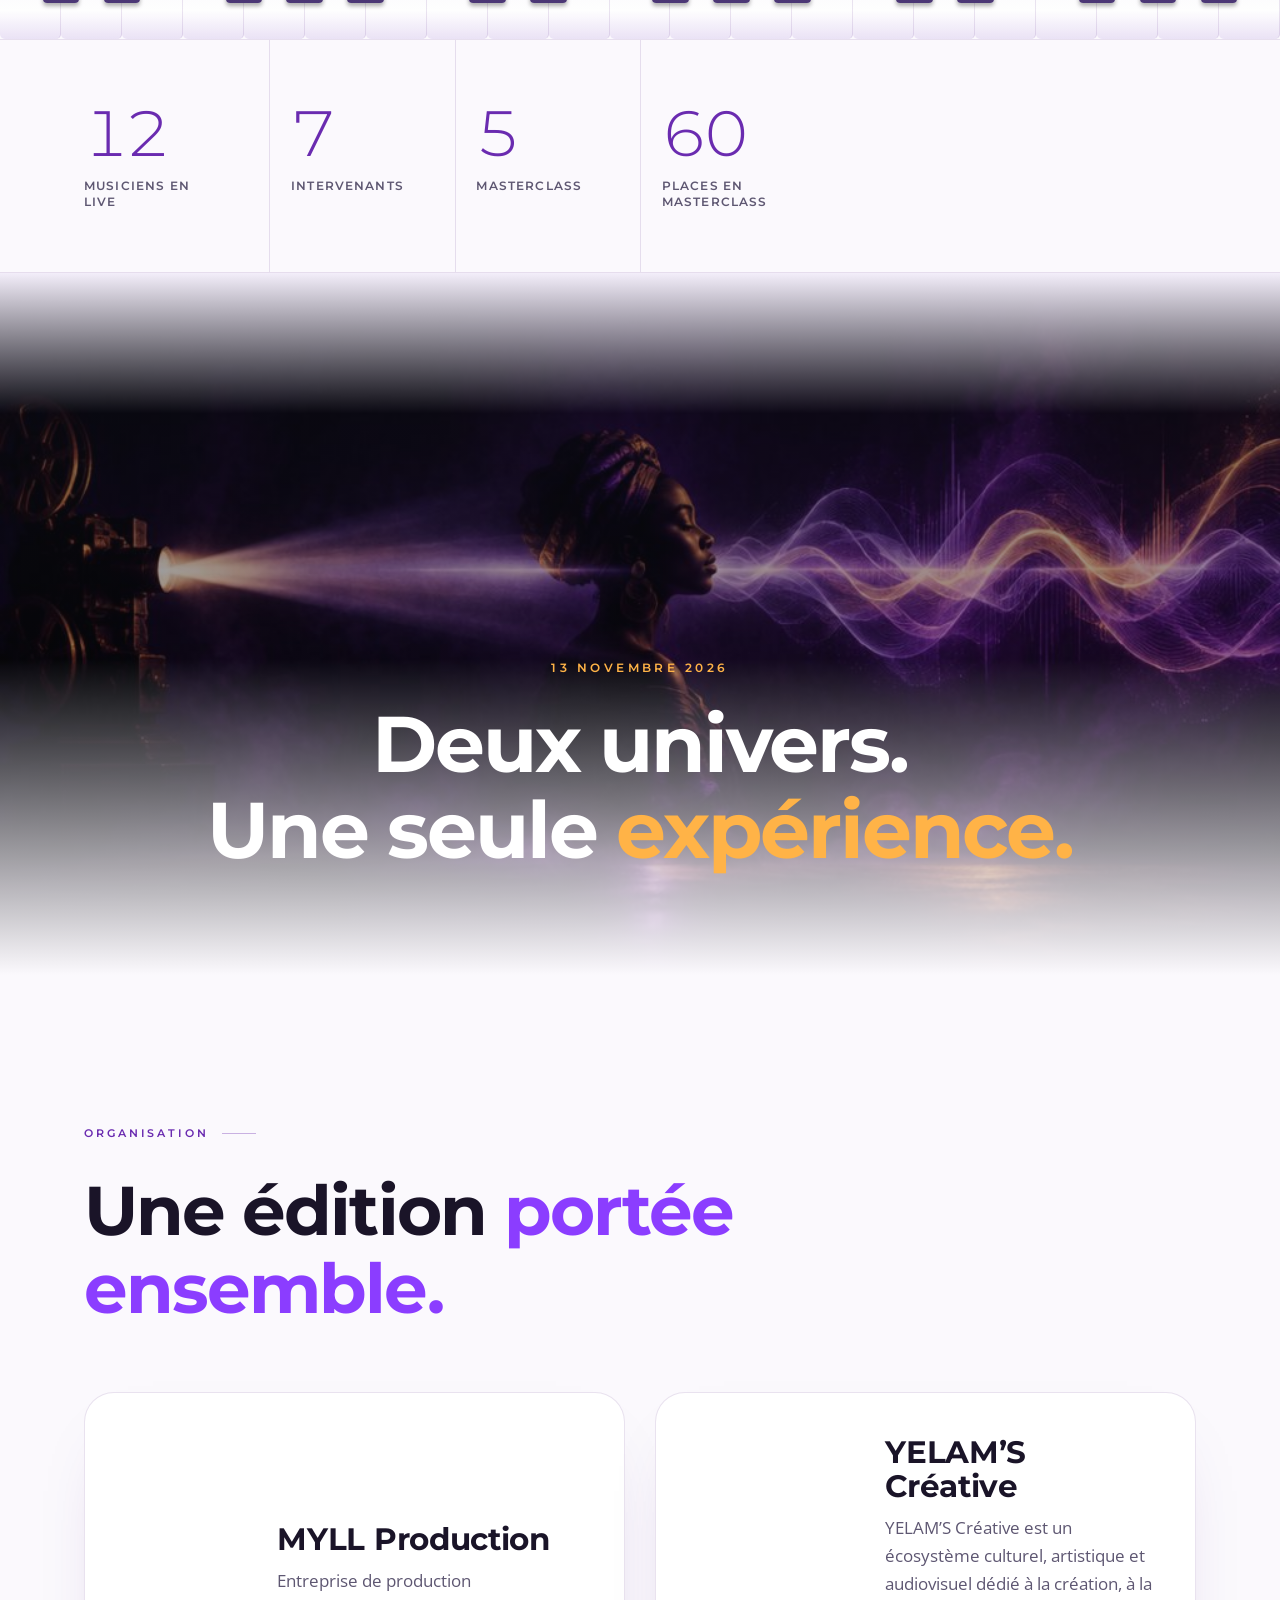
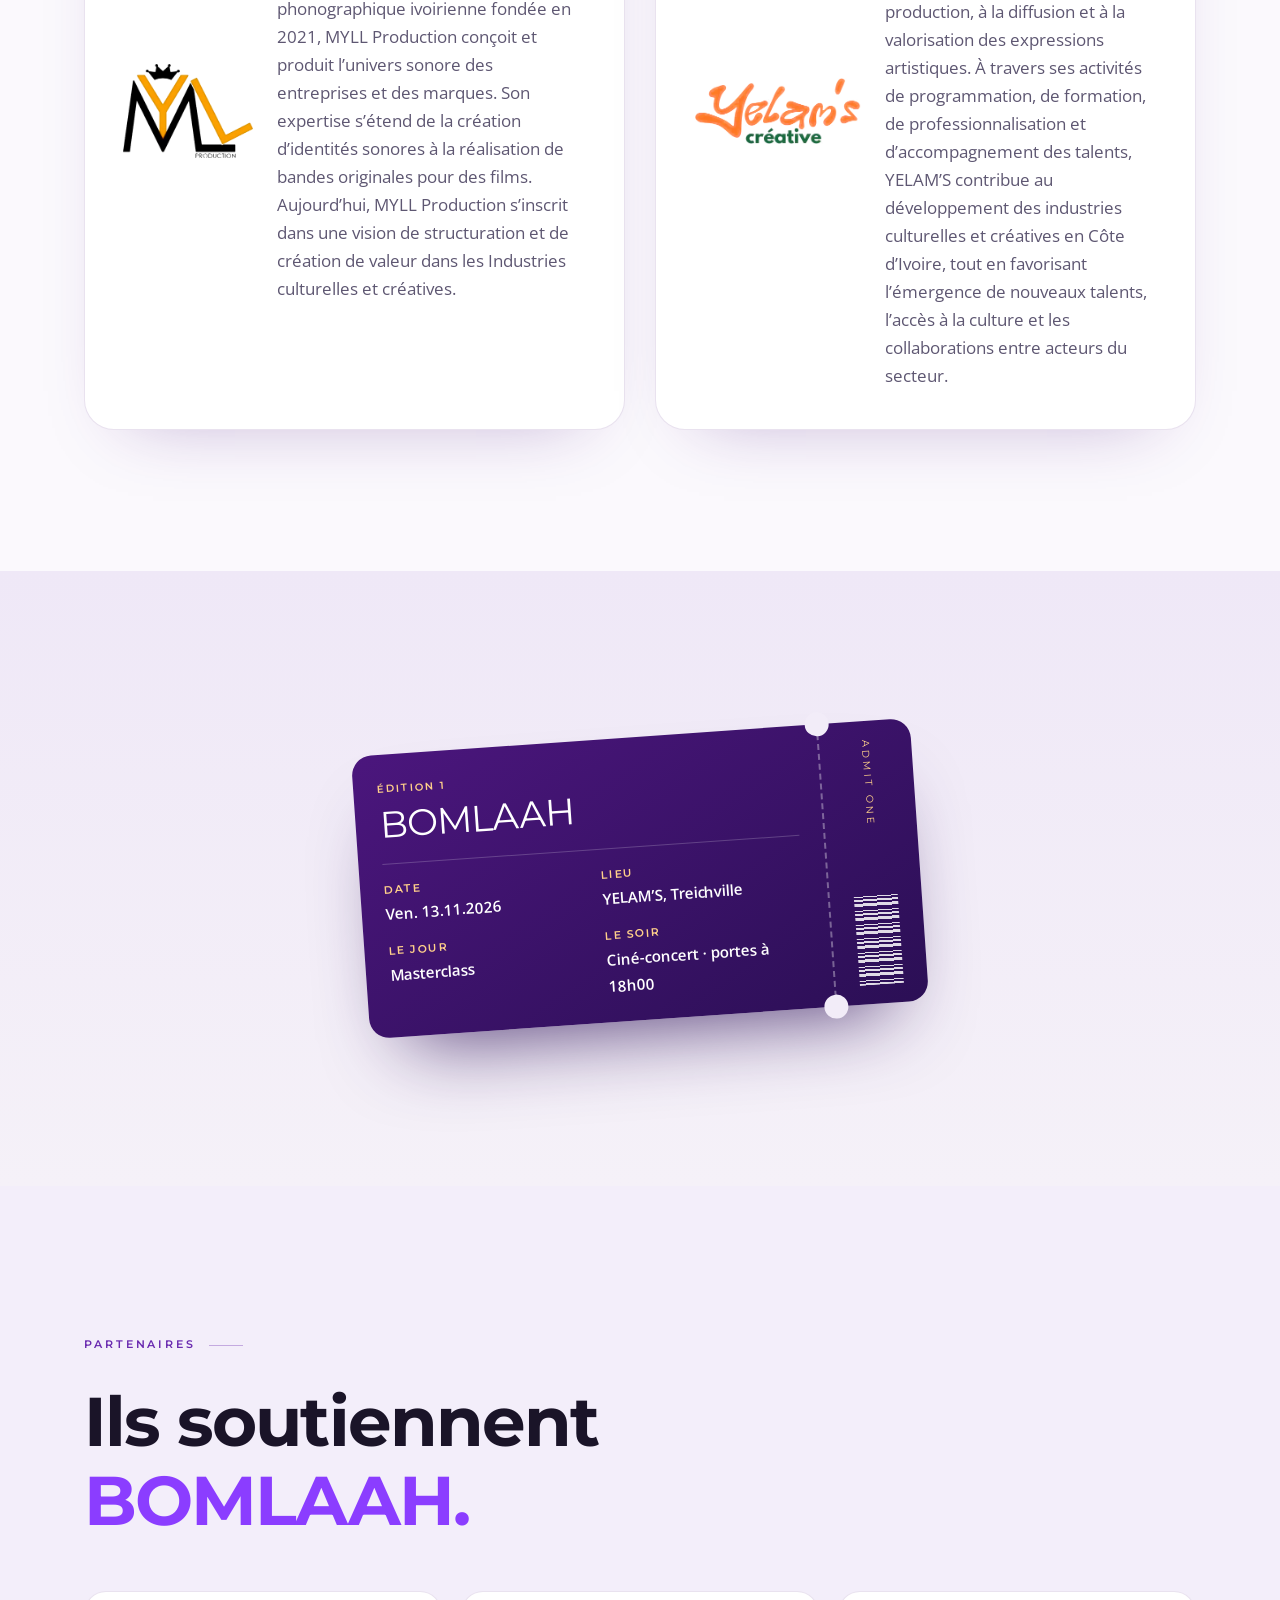
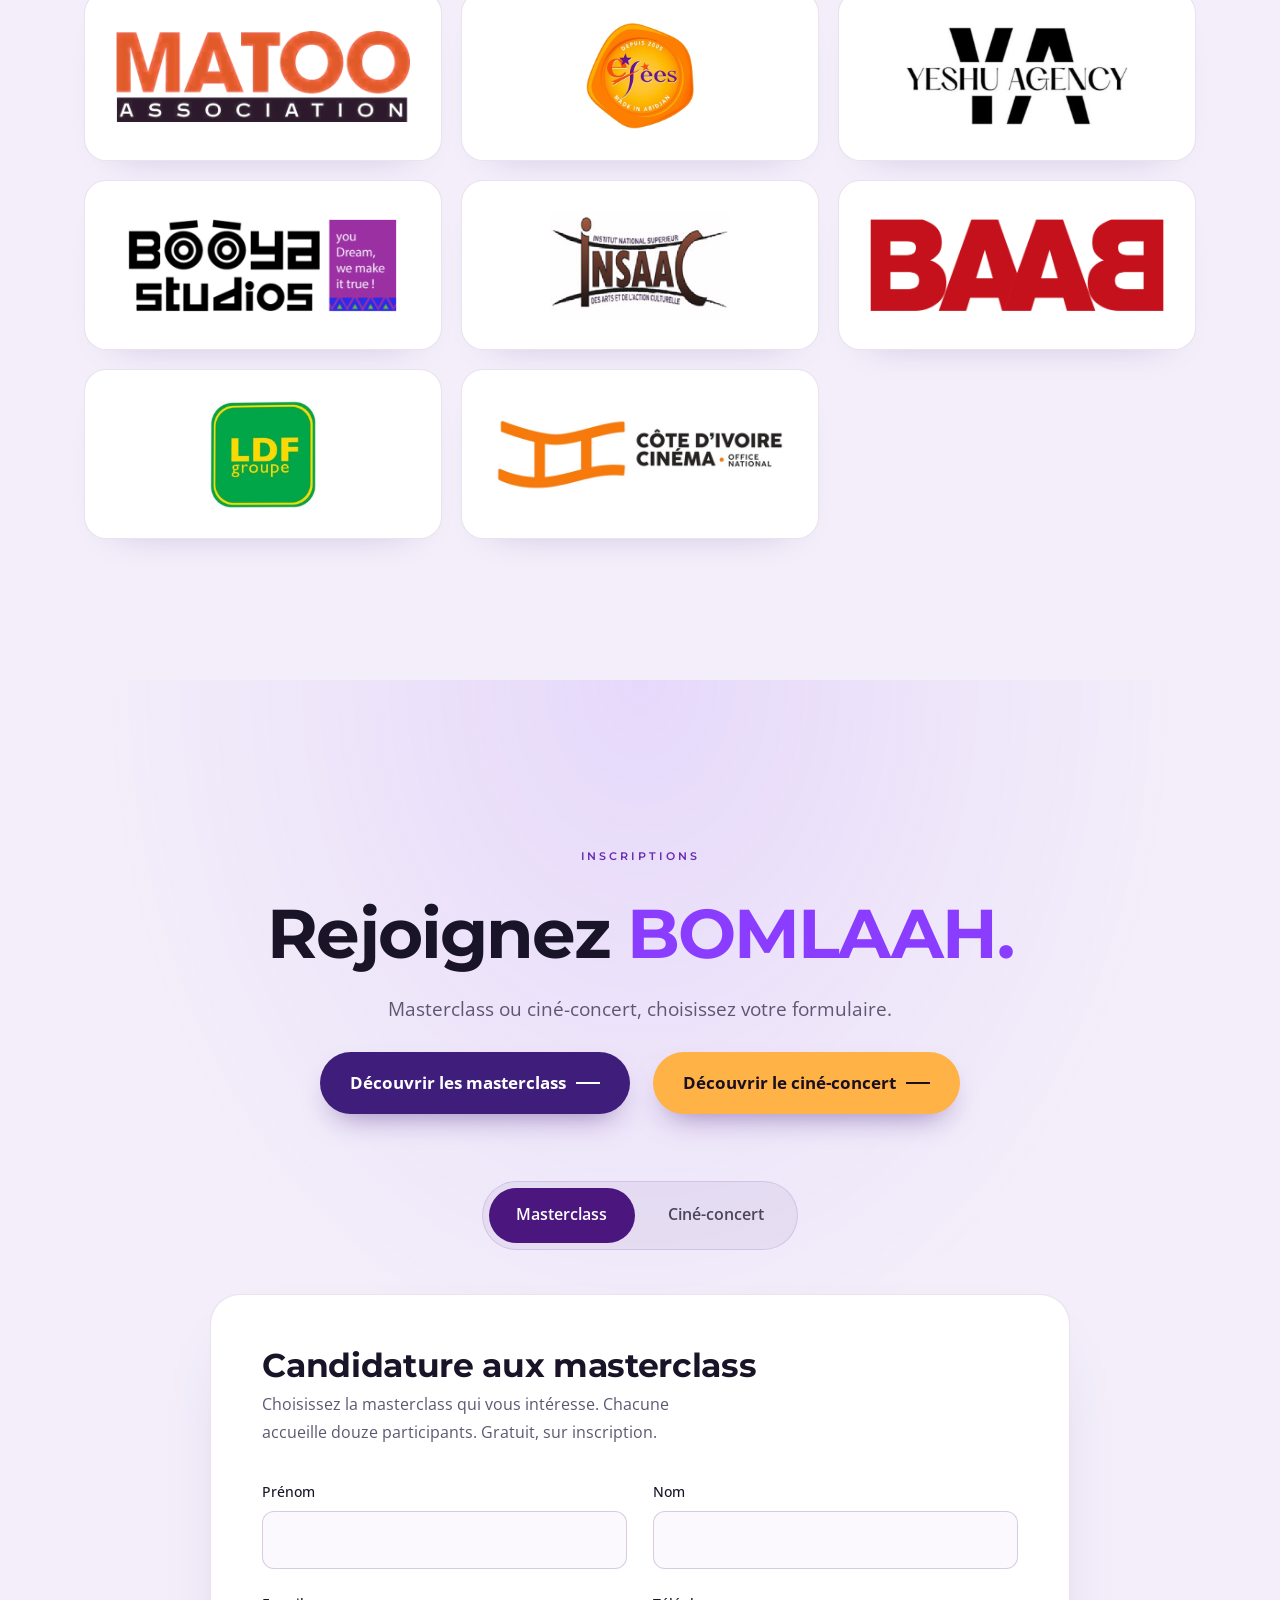
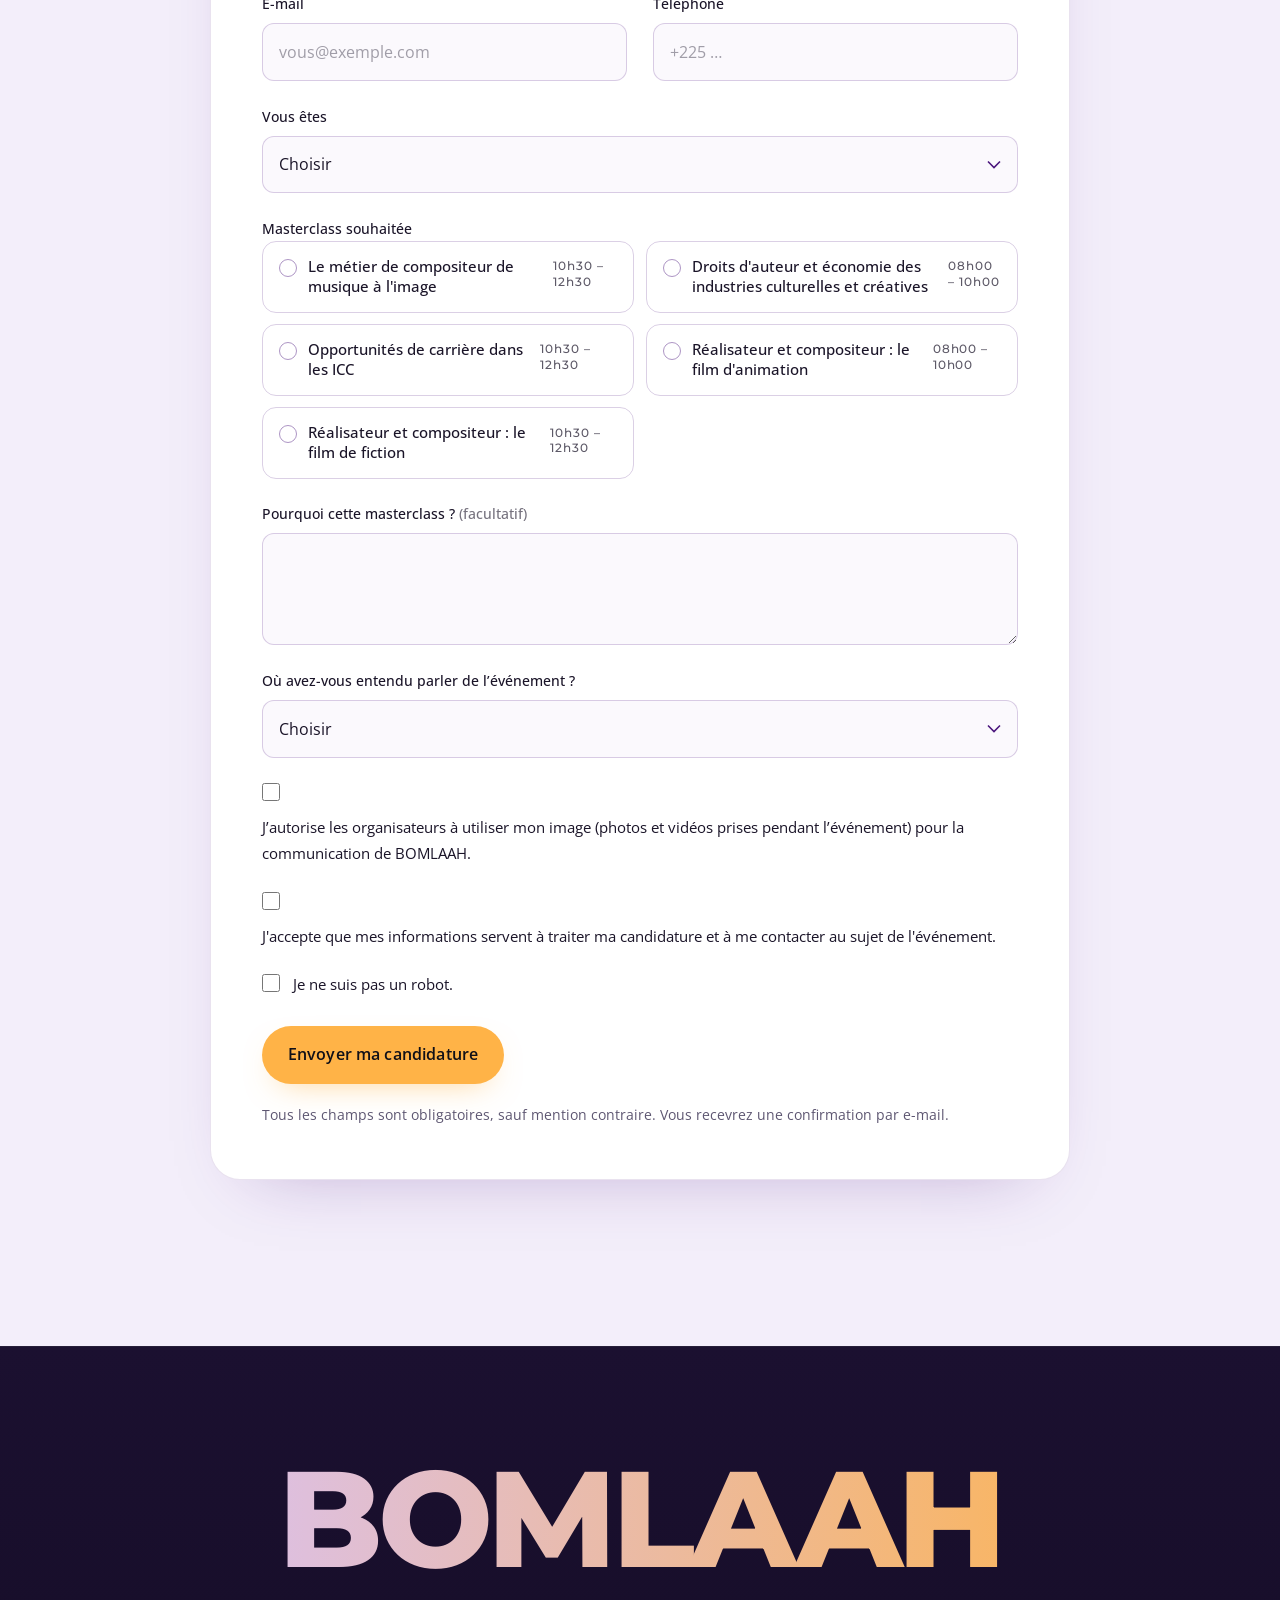
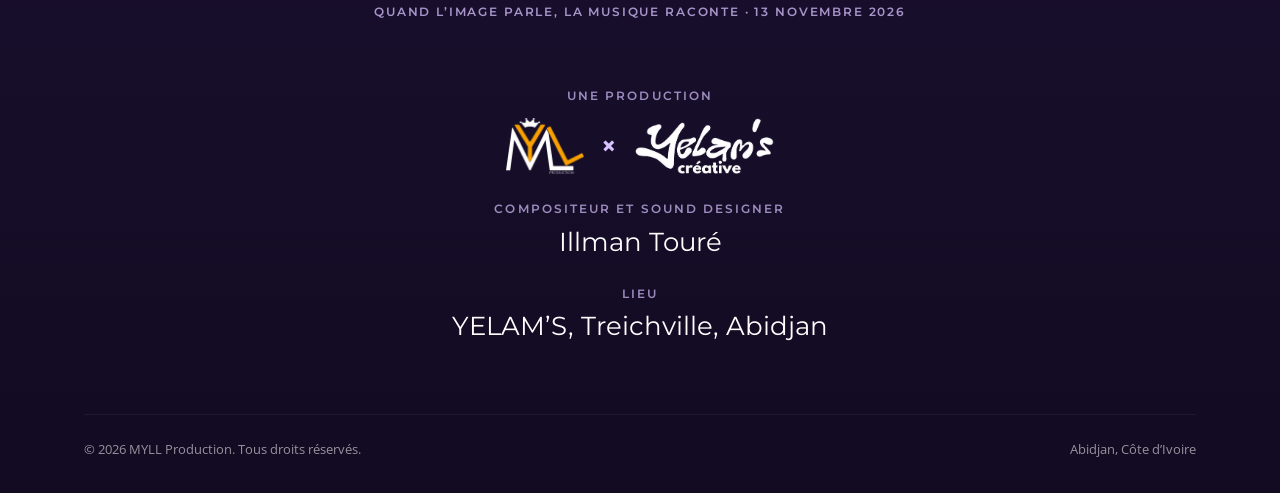
==== commit 654a97d0: "feat: affiche de Point de non-retour, logo LDF Groupe aux partenaires" ====
--- a/index.html
+++ b/index.html
@@ -297,6 +297,7 @@
       <li class="logo-s"><img src="logos/booya-studios.png" alt="Booya Studios" width="420" height="158" loading="lazy"></li>
       <li class="logo-s"><img src="logos/insaac.png" alt="INSAAC, Institut National Supérieur des Arts et de l’Action Culturelle" width="283" height="167" loading="lazy"></li>
       <li class="logo-s"><img src="logos/baab.png" alt="BAAB" width="640" height="201" loading="lazy"></li>
+      <li class="logo-s"><img src="logos/ldf-groupe.png" alt="LDF Groupe, Librairie de France" width="640" height="640" loading="lazy"></li>
       <li class="logo-s"><img src="logos/cote-d-ivoire-cinema.png" alt="Côte d’Ivoire Cinéma, Office national" width="420" height="110" loading="lazy"></li>
     </ul>
   </div>
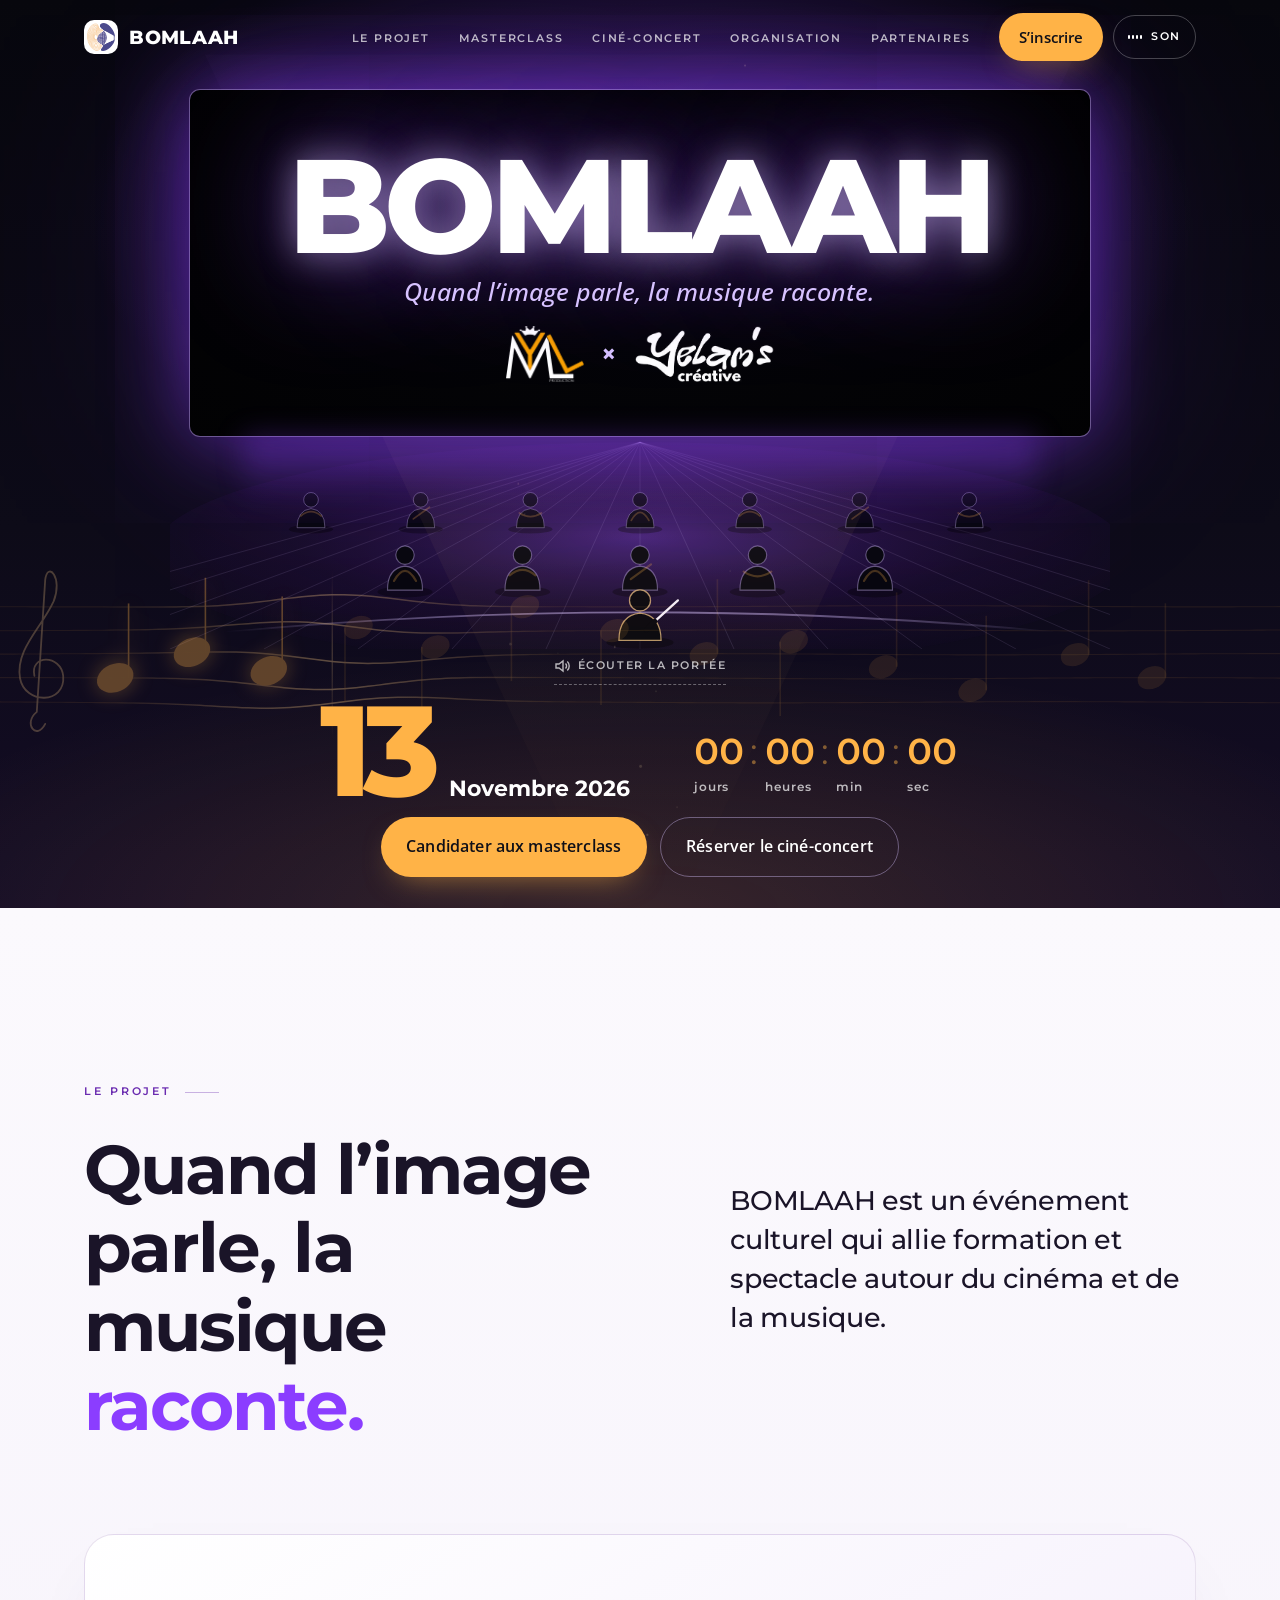
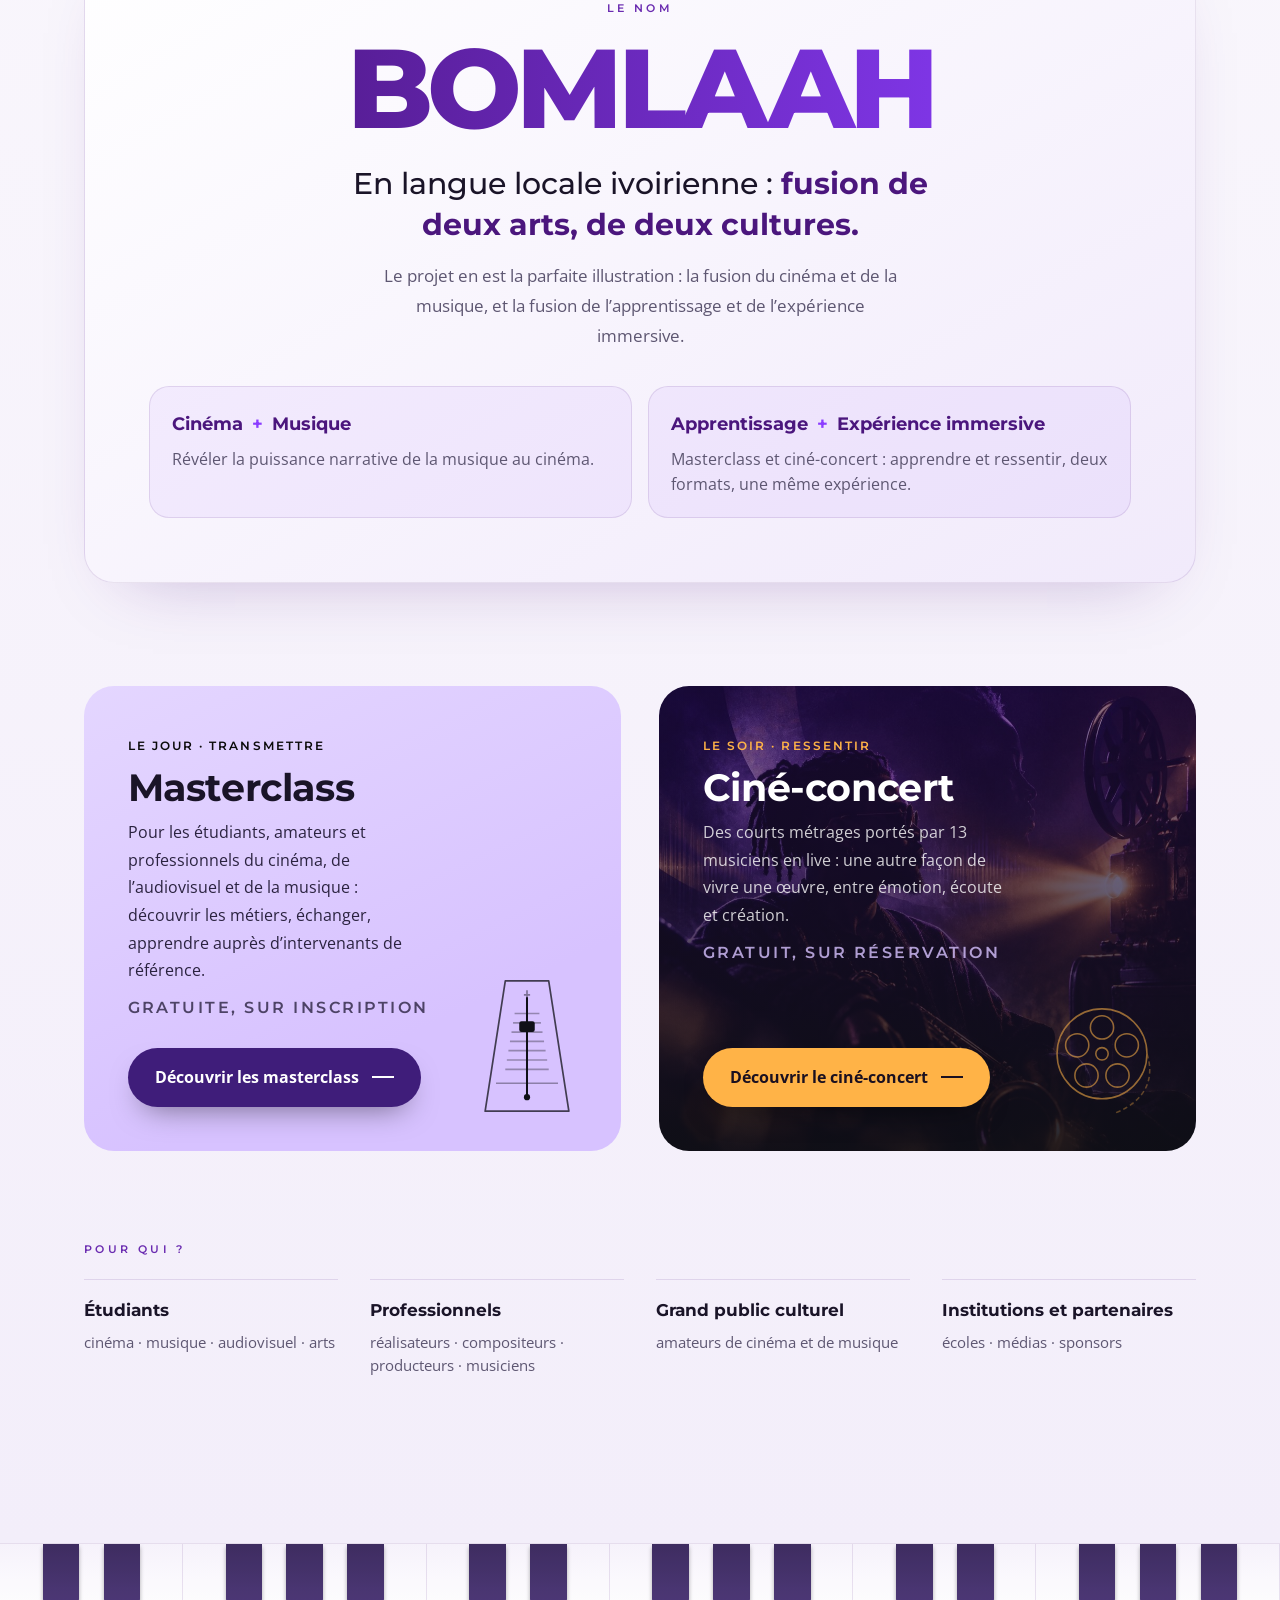
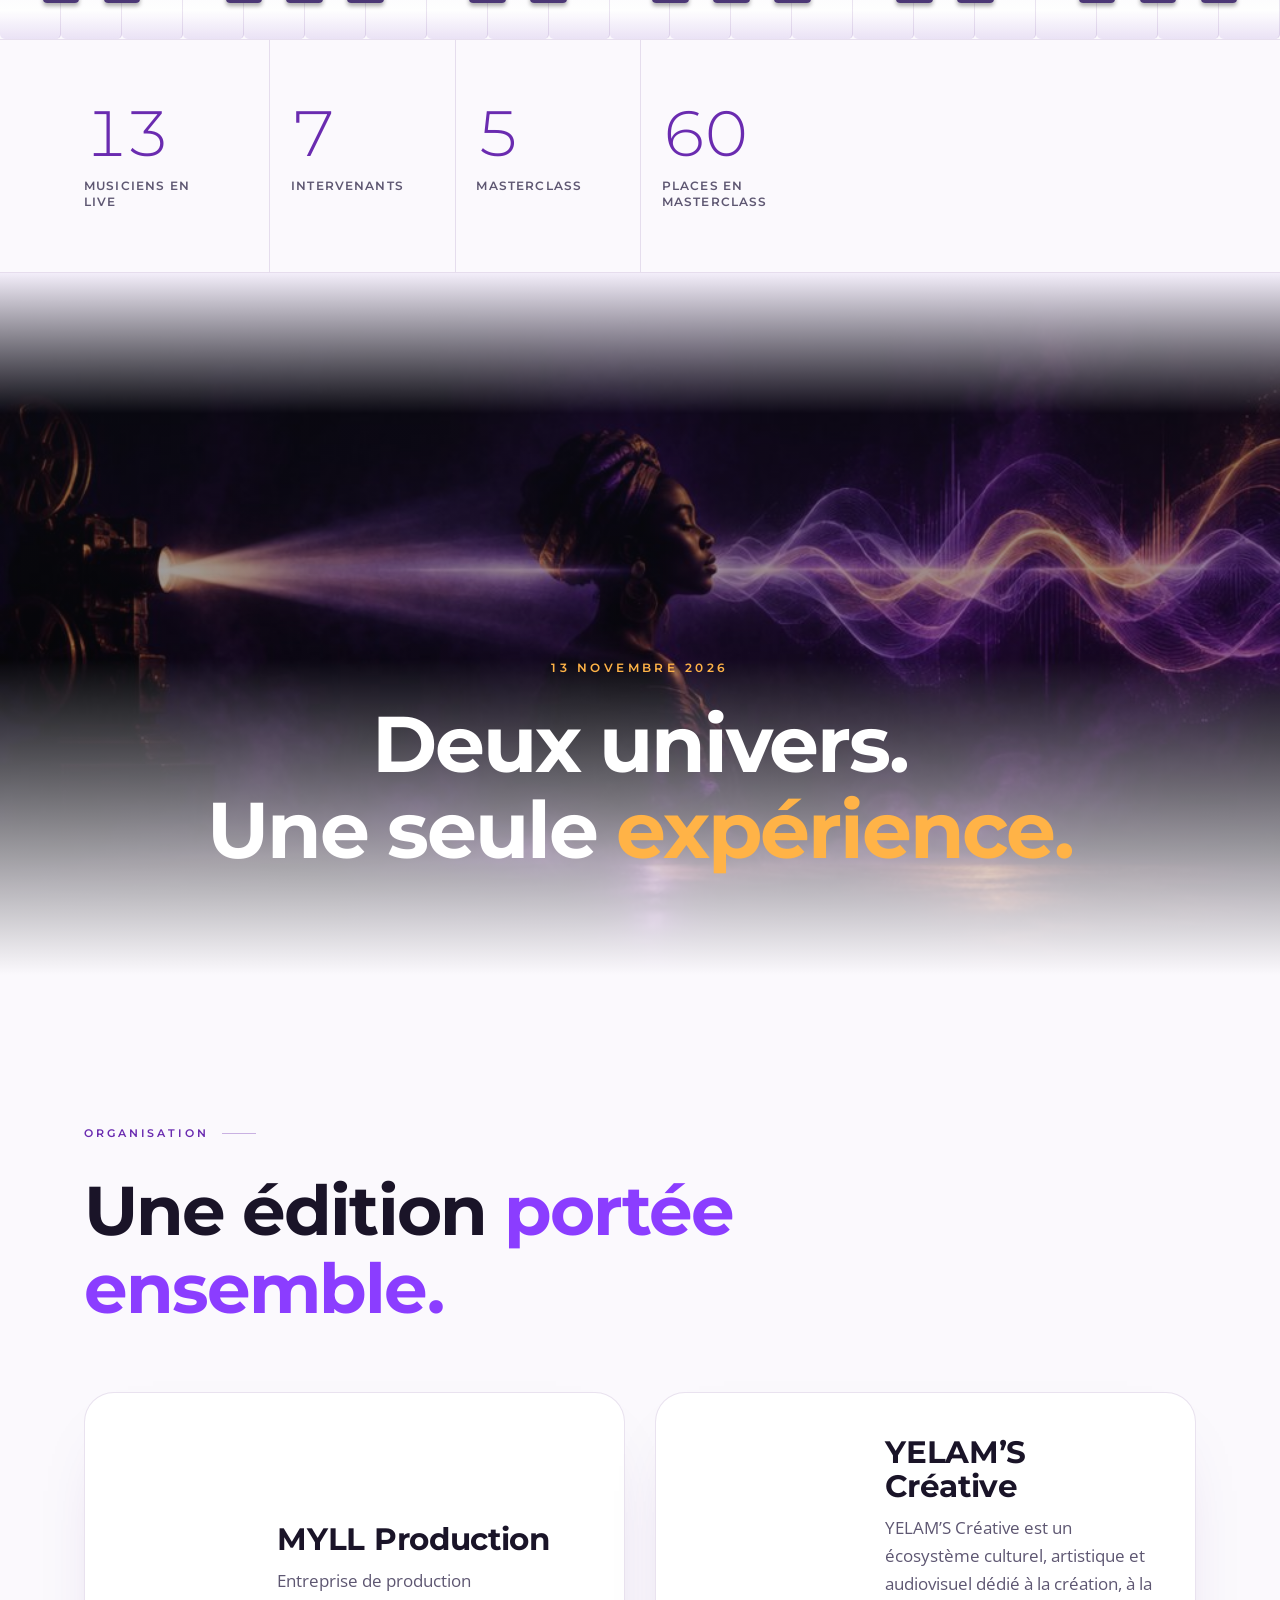
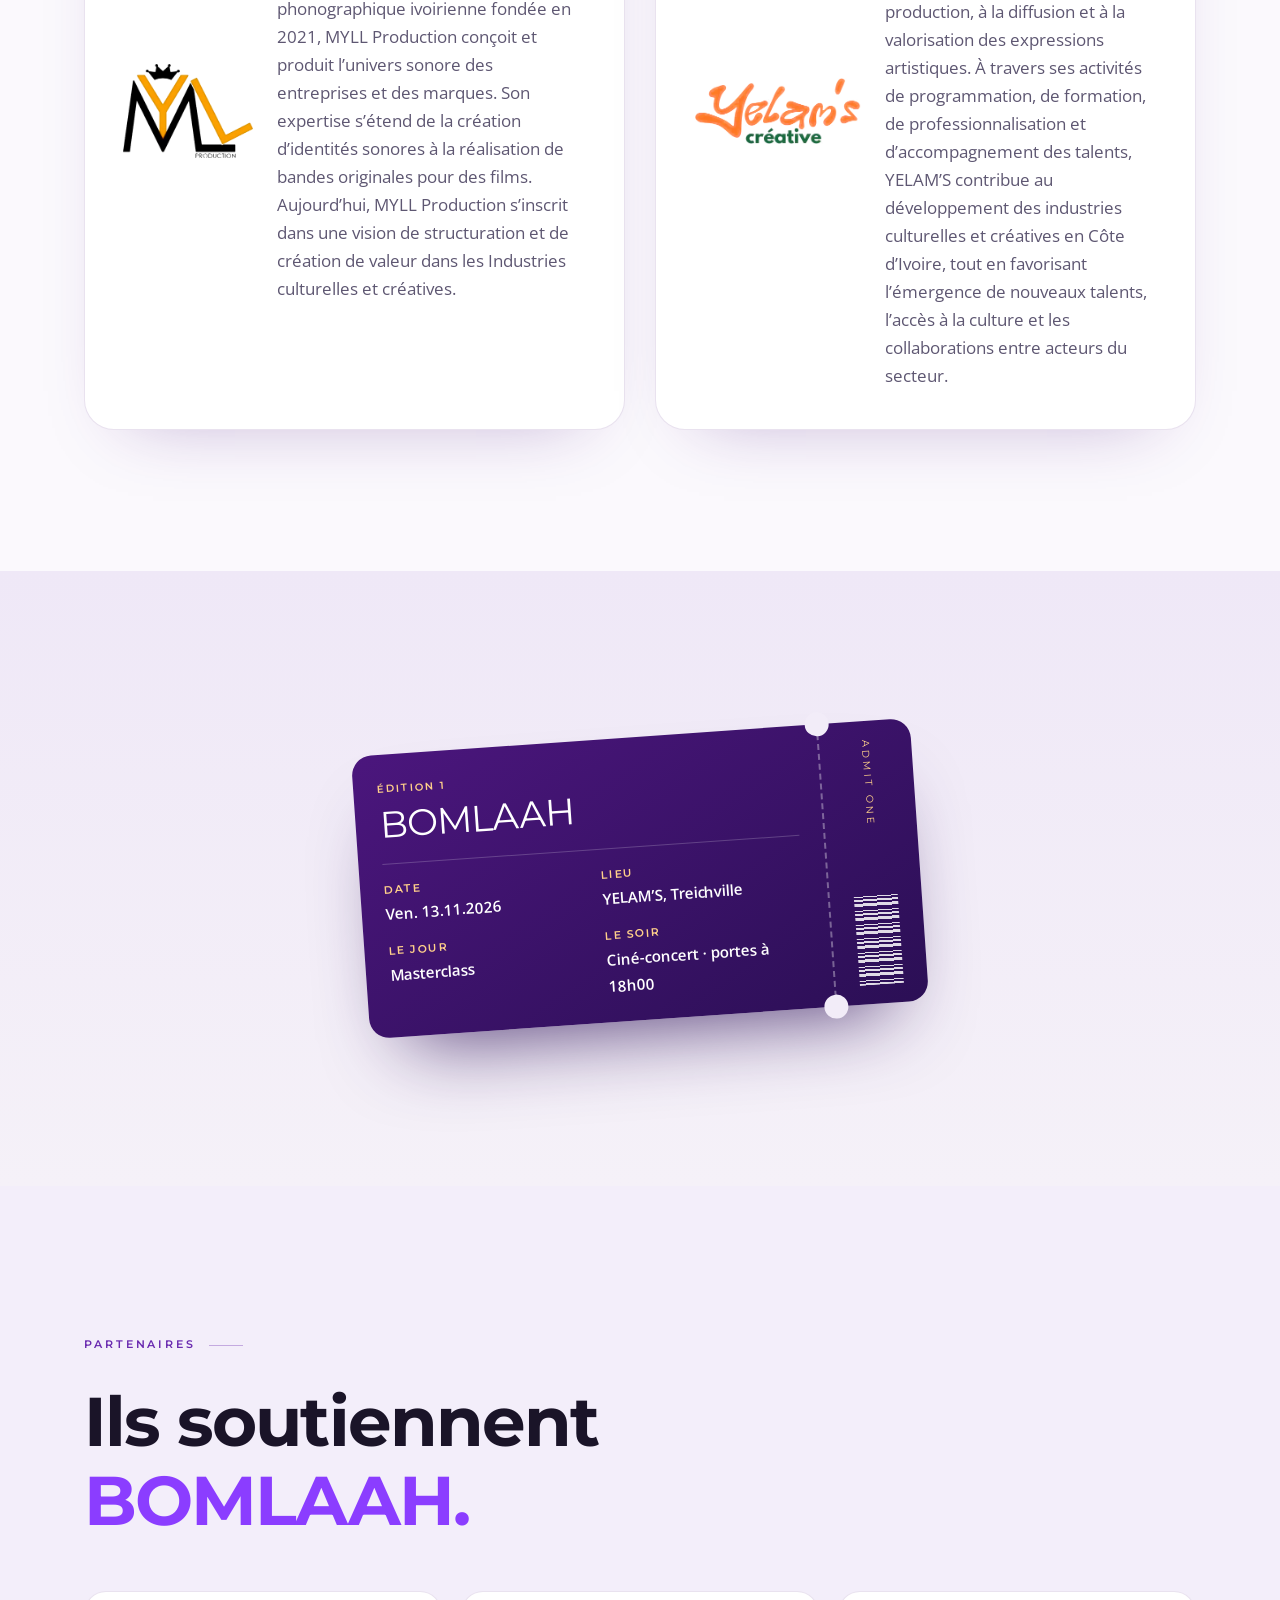
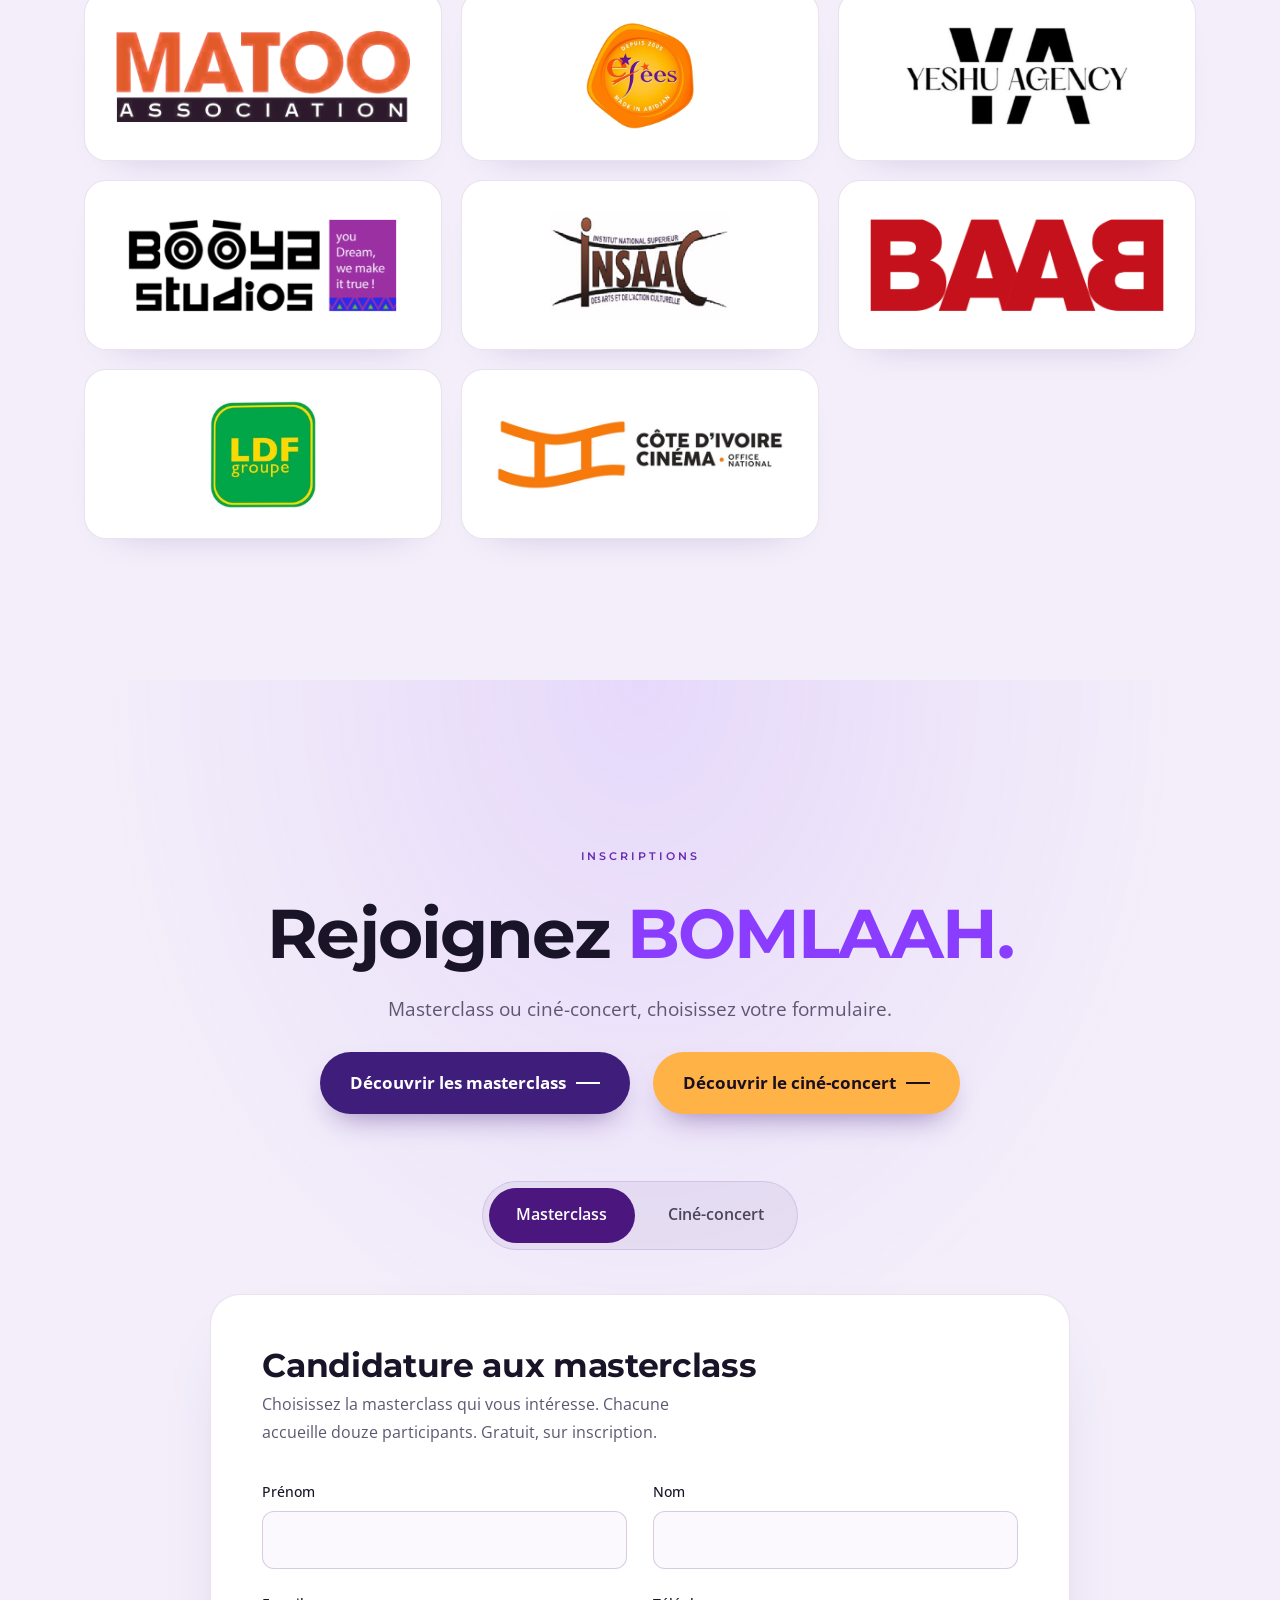
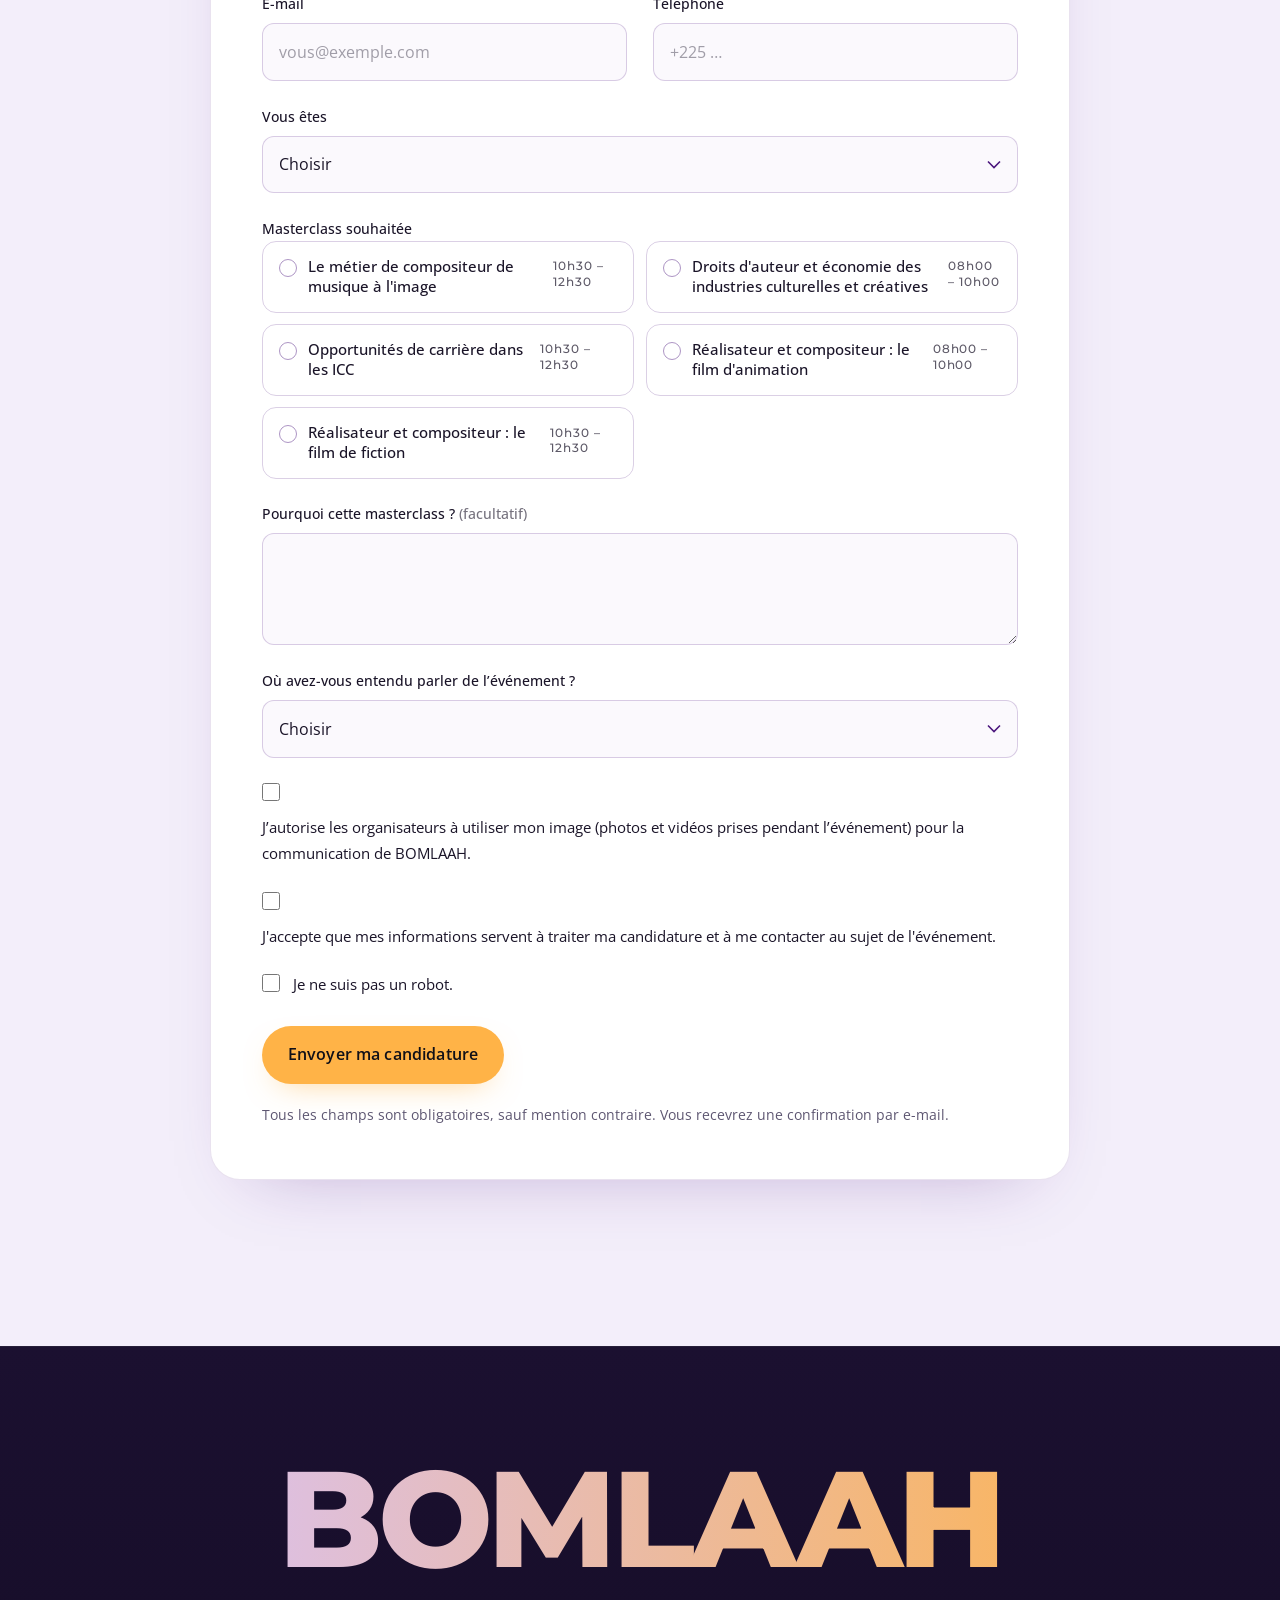
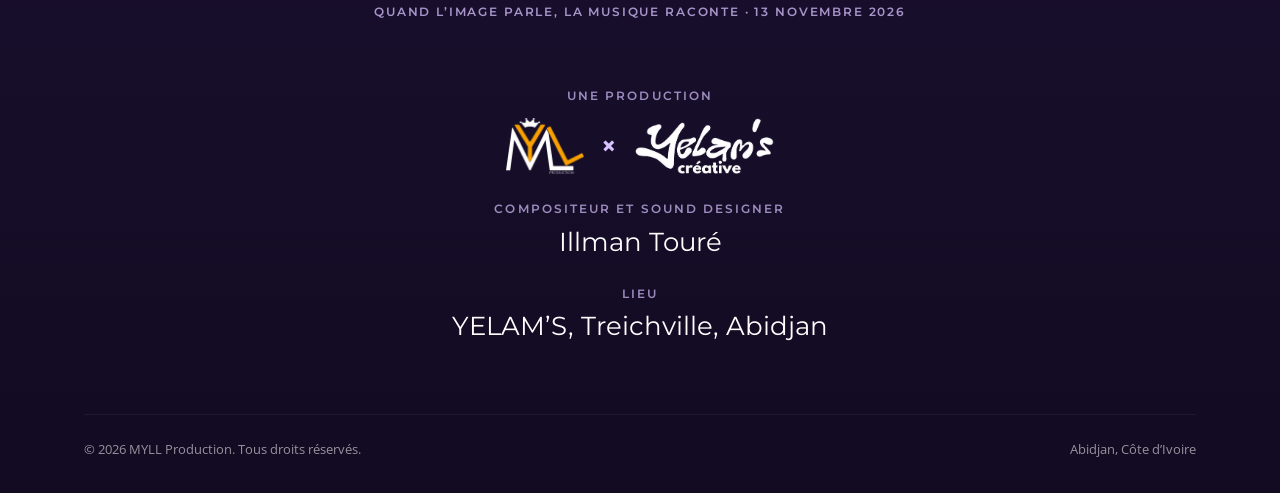
==== commit c56d4f89: "fix: 13 musiciens, photo de Doh" ====
--- a/index.html
+++ b/index.html
@@ -4,7 +4,7 @@
 <meta charset="utf-8">
 <meta name="viewport" content="width=device-width, initial-scale=1">
 <title>BOMLAAH · Quand l’image parle, la musique raconte</title>
-<meta name="description" content="BOMLAAH, édition 1 : vendredi 13 novembre 2026 à YELAM’S (Treichville, Abidjan). Masterclass gratuites sur la musique à l’image le jour, ciné-concert avec 12 musiciens en live le soir. Un événement MYLL Production × YELAM’S Créative.">
+<meta name="description" content="BOMLAAH, édition 1 : vendredi 13 novembre 2026 à YELAM’S (Treichville, Abidjan). Masterclass gratuites sur la musique à l’image le jour, ciné-concert avec 13 musiciens en live le soir. Un événement MYLL Production × YELAM’S Créative.">
 <meta name="robots" content="index, follow, max-image-preview:large, max-snippet:-1">
 <link rel="canonical" href="https://bomlaah.com/">
 <link rel="alternate" hreflang="fr" href="https://bomlaah.com/">
@@ -17,14 +17,14 @@
 <meta property="og:site_name" content="BOMLAAH">
 <meta property="og:url" content="https://bomlaah.com/">
 <meta property="og:title" content="BOMLAAH · Quand l’image parle, la musique raconte">
-<meta property="og:description" content="BOMLAAH, édition 1 : vendredi 13 novembre 2026 à YELAM’S (Treichville, Abidjan). Masterclass gratuites sur la musique à l’image le jour, ciné-concert avec 12 musiciens en live le soir. Un événement MYLL Production × YELAM’S Créative.">
+<meta property="og:description" content="BOMLAAH, édition 1 : vendredi 13 novembre 2026 à YELAM’S (Treichville, Abidjan). Masterclass gratuites sur la musique à l’image le jour, ciné-concert avec 13 musiciens en live le soir. Un événement MYLL Production × YELAM’S Créative.">
 <meta property="og:image" content="https://bomlaah.com/og-image.png">
 <meta property="og:image:width" content="1200">
 <meta property="og:image:height" content="630">
 <meta property="og:image:alt" content="BOMLAAH, quand l’image parle, la musique raconte. 13 novembre 2026, YELAM’S, Abidjan.">
 <meta name="twitter:card" content="summary_large_image">
 <meta name="twitter:title" content="BOMLAAH · Quand l’image parle, la musique raconte">
-<meta name="twitter:description" content="BOMLAAH, édition 1 : vendredi 13 novembre 2026 à YELAM’S (Treichville, Abidjan). Masterclass gratuites sur la musique à l’image le jour, ciné-concert avec 12 musiciens en live le soir. Un événement MYLL Production × YELAM’S Créative.">
+<meta name="twitter:description" content="BOMLAAH, édition 1 : vendredi 13 novembre 2026 à YELAM’S (Treichville, Abidjan). Masterclass gratuites sur la musique à l’image le jour, ciné-concert avec 13 musiciens en live le soir. Un événement MYLL Production × YELAM’S Créative.">
 <meta name="twitter:image" content="https://bomlaah.com/og-image.png">
 <link rel="icon" href="favicon.ico" sizes="any">
 <link rel="icon" type="image/png" sizes="32x32" href="favicon-32.png">
@@ -39,7 +39,7 @@
 {"@context":"https://schema.org","@type":"WebSite","name":"BOMLAAH","alternateName":"Bomlaah Abidjan","url":"https://bomlaah.com/","inLanguage":"fr"}
 </script>
 <script type="application/ld+json">
-{"@context":"https://schema.org","@type":"Event","name":"BOMLAAH","description":"BOMLAAH, édition 1 : vendredi 13 novembre 2026 à YELAM’S (Treichville, Abidjan). Masterclass gratuites sur la musique à l’image le jour, ciné-concert avec 12 musiciens en live le soir. Un événement MYLL Production × YELAM’S Créative.","startDate":"2026-11-13T08:00:00+00:00","endDate":"2026-11-13T22:00:00+00:00","eventStatus":"https://schema.org/EventScheduled","eventAttendanceMode":"https://schema.org/OfflineEventAttendanceMode","isAccessibleForFree":true,"inLanguage":"fr","location":{"@type":"Place","name":"YELAM’S","address":{"@type":"PostalAddress","streetAddress":"Treichville","addressLocality":"Abidjan","addressCountry":"CI"}},"image":["https://bomlaah.com/og-image.png"],"organizer":{"@type":"Organization","name":"MYLL Production","url":"https://bomlaah.com/","logo":"https://bomlaah.com/logos/bomlaah-embleme.png"},"offers":{"@type":"Offer","url":"https://bomlaah.com/","price":"0","priceCurrency":"XOF","availability":"https://schema.org/InStock","validFrom":"2026-10-14T00:00:00+00:00"},"url":"https://bomlaah.com/","subEvent":[{"@type":"Event","name":"BOMLAAH · Masterclass","description":"Cinq masterclass gratuites sur inscription : droits d’auteur et économie des industries culturelles et créatives, métier de compositeur de musique à l’image, opportunités de carrière dans les ICC, binômes réalisateur et compositeur (film d’animation et film de fiction). 12 places par masterclass.","startDate":"2026-11-13T08:00:00+00:00","endDate":"2026-11-13T12:30:00+00:00","eventStatus":"https://schema.org/EventScheduled","eventAttendanceMode":"https://schema.org/OfflineEventAttendanceMode","isAccessibleForFree":true,"inLanguage":"fr","location":{"@type":"Place","name":"YELAM’S","address":{"@type":"PostalAddress","streetAddress":"Treichville","addressLocality":"Abidjan","addressCountry":"CI"}},"image":["https://bomlaah.com/og-image.png"],"organizer":{"@type":"Organization","name":"MYLL Production","url":"https://bomlaah.com/","logo":"https://bomlaah.com/logos/bomlaah-embleme.png"},"offers":{"@type":"Offer","url":"https://bomlaah.com/masterclass/","price":"0","priceCurrency":"XOF","availability":"https://schema.org/InStock","validFrom":"2026-10-14T00:00:00+00:00"},"url":"https://bomlaah.com/masterclass/"},{"@type":"Event","name":"BOMLAAH · Ciné-concert","description":"Deux courts métrages ivoiriens, Kids See Ghosts et Point de non-retour, portés par une partition originale d’Illman Touré jouée en direct par douze musiciens. Entrée gratuite sur réservation.","startDate":"2026-11-13T19:00:00+00:00","endDate":"2026-11-13T22:00:00+00:00","eventStatus":"https://schema.org/EventScheduled","eventAttendanceMode":"https://schema.org/OfflineEventAttendanceMode","isAccessibleForFree":true,"inLanguage":"fr","location":{"@type":"Place","name":"YELAM’S","address":{"@type":"PostalAddress","streetAddress":"Treichville","addressLocality":"Abidjan","addressCountry":"CI"}},"image":["https://bomlaah.com/og-image.png"],"organizer":{"@type":"Organization","name":"MYLL Production","url":"https://bomlaah.com/","logo":"https://bomlaah.com/logos/bomlaah-embleme.png"},"offers":{"@type":"Offer","url":"https://bomlaah.com/cineconcert/","price":"0","priceCurrency":"XOF","availability":"https://schema.org/InStock","validFrom":"2026-10-14T00:00:00+00:00"},"url":"https://bomlaah.com/cineconcert/","doorTime":"2026-11-13T18:00:00+00:00"}],"contributor":{"@type":"Organization","name":"YELAM’S Créative"}}
+{"@context":"https://schema.org","@type":"Event","name":"BOMLAAH","description":"BOMLAAH, édition 1 : vendredi 13 novembre 2026 à YELAM’S (Treichville, Abidjan). Masterclass gratuites sur la musique à l’image le jour, ciné-concert avec 13 musiciens en live le soir. Un événement MYLL Production × YELAM’S Créative.","startDate":"2026-11-13T08:00:00+00:00","endDate":"2026-11-13T22:00:00+00:00","eventStatus":"https://schema.org/EventScheduled","eventAttendanceMode":"https://schema.org/OfflineEventAttendanceMode","isAccessibleForFree":true,"inLanguage":"fr","location":{"@type":"Place","name":"YELAM’S","address":{"@type":"PostalAddress","streetAddress":"Treichville","addressLocality":"Abidjan","addressCountry":"CI"}},"image":["https://bomlaah.com/og-image.png"],"organizer":{"@type":"Organization","name":"MYLL Production","url":"https://bomlaah.com/","logo":"https://bomlaah.com/logos/bomlaah-embleme.png"},"offers":{"@type":"Offer","url":"https://bomlaah.com/","price":"0","priceCurrency":"XOF","availability":"https://schema.org/InStock","validFrom":"2026-10-14T00:00:00+00:00"},"url":"https://bomlaah.com/","subEvent":[{"@type":"Event","name":"BOMLAAH · Masterclass","description":"Cinq masterclass gratuites sur inscription : droits d’auteur et économie des industries culturelles et créatives, métier de compositeur de musique à l’image, opportunités de carrière dans les ICC, binômes réalisateur et compositeur (film d’animation et film de fiction). 12 places par masterclass.","startDate":"2026-11-13T08:00:00+00:00","endDate":"2026-11-13T12:30:00+00:00","eventStatus":"https://schema.org/EventScheduled","eventAttendanceMode":"https://schema.org/OfflineEventAttendanceMode","isAccessibleForFree":true,"inLanguage":"fr","location":{"@type":"Place","name":"YELAM’S","address":{"@type":"PostalAddress","streetAddress":"Treichville","addressLocality":"Abidjan","addressCountry":"CI"}},"image":["https://bomlaah.com/og-image.png"],"organizer":{"@type":"Organization","name":"MYLL Production","url":"https://bomlaah.com/","logo":"https://bomlaah.com/logos/bomlaah-embleme.png"},"offers":{"@type":"Offer","url":"https://bomlaah.com/masterclass/","price":"0","priceCurrency":"XOF","availability":"https://schema.org/InStock","validFrom":"2026-10-14T00:00:00+00:00"},"url":"https://bomlaah.com/masterclass/"},{"@type":"Event","name":"BOMLAAH · Ciné-concert","description":"Deux courts métrages ivoiriens, Kids See Ghosts et Point de non-retour, portés par une partition originale d’Illman Touré jouée en direct par treize musiciens. Entrée gratuite sur réservation.","startDate":"2026-11-13T19:00:00+00:00","endDate":"2026-11-13T22:00:00+00:00","eventStatus":"https://schema.org/EventScheduled","eventAttendanceMode":"https://schema.org/OfflineEventAttendanceMode","isAccessibleForFree":true,"inLanguage":"fr","location":{"@type":"Place","name":"YELAM’S","address":{"@type":"PostalAddress","streetAddress":"Treichville","addressLocality":"Abidjan","addressCountry":"CI"}},"image":["https://bomlaah.com/og-image.png"],"organizer":{"@type":"Organization","name":"MYLL Production","url":"https://bomlaah.com/","logo":"https://bomlaah.com/logos/bomlaah-embleme.png"},"offers":{"@type":"Offer","url":"https://bomlaah.com/cineconcert/","price":"0","priceCurrency":"XOF","availability":"https://schema.org/InStock","validFrom":"2026-10-14T00:00:00+00:00"},"url":"https://bomlaah.com/cineconcert/","doorTime":"2026-11-13T18:00:00+00:00"}],"contributor":{"@type":"Organization","name":"YELAM’S Créative"}}
 </script>
 <script type="application/ld+json">
 {"@context":"https://schema.org","@type":"Organization","name":"MYLL Production","url":"https://bomlaah.com/","logo":"https://bomlaah.com/logos/bomlaah-embleme.png","description":"Entreprise de production phonographique ivoirienne fondée en 2021, productrice de BOMLAAH."}
@@ -202,7 +202,7 @@
         <div>
           <span class="pan-k">Le soir · Ressentir</span>
           <h3>Ciné-concert</h3>
-          <p>Des courts métrages portés par 12 musiciens en live : une autre façon de vivre une œuvre, entre émotion, écoute et création.</p>
+          <p>Des courts métrages portés par 13 musiciens en live : une autre façon de vivre une œuvre, entre émotion, écoute et création.</p>
           <p class="pan-n">Gratuit, sur réservation</p>
         </div>
         <span class="pan-in pan-btn">Découvrir le ciné-concert <i></i></span>
@@ -225,7 +225,7 @@
 <section class="stats" aria-label="L’événement en chiffres">
   <div class="keys" id="keys" aria-label="Clavier : touchez une note" role="group"></div>
   <div class="wrap stats-g">
-    <div class="stat rv"><b data-count="12">12</b><span>musiciens en live</span></div>
+    <div class="stat rv"><b data-count="13">13</b><span>musiciens en live</span></div>
     <div class="stat rv d1"><b data-count="7">7</b><span>intervenants</span></div>
     <div class="stat rv d2"><b data-count="5">5</b><span>masterclass</span></div>
     <div class="stat rv d3"><b data-count="60">60</b><span>places en masterclass</span></div>
@@ -367,7 +367,7 @@
     <div class="formbox" id="box-cineconcert" role="tabpanel" aria-labelledby="tab-cineconcert" hidden>
       <div class="form-wrap">
         <h3>Réservation pour le ciné-concert</h3>
-        <p class="note">Une soirée avec douze musiciens en direct. Indiquez le nombre de places souhaitées.</p>
+        <p class="note">Une soirée avec treize musiciens en direct. Indiquez le nombre de places souhaitées.</p>
         <form id="form-cineconcert" novalidate>
           <div class="f"><label for="c-prenom">Prénom</label><input id="c-prenom" name="prenom" required autocomplete="given-name"></div>
           <div class="f"><label for="c-nom">Nom</label><input id="c-nom" name="nom" required autocomplete="family-name"></div>
--- a/assets/site.css
+++ b/assets/site.css
@@ -998,7 +998,7 @@
 /* fiches intervenants : portrait + biographie dépliable */
 .team{grid-template-columns:repeat(3,1fr);align-items:start}
 .pers{flex-direction:column;gap:0;padding:0;overflow:hidden;align-items:stretch}
-.pers-photo{display:block;width:100%;aspect-ratio:4/5;object-fit:cover;object-position:50% 20%;border-radius:0;background:var(--clair-2)}
+.pers-photo{display:block;width:100%;height:auto;aspect-ratio:4/5;object-fit:cover;object-position:50% 20%;border-radius:0;background:var(--clair-2)}
 .pers-init{display:grid;place-items:center;background:linear-gradient(150deg,var(--elec),var(--brun));color:#fff;font-family:var(--disp);font-weight:800;font-size:3.4rem;letter-spacing:-.02em}
 .pers-txt{padding:1.2rem 1.4rem 1.4rem}
 .pers h3{font-size:1.3rem}
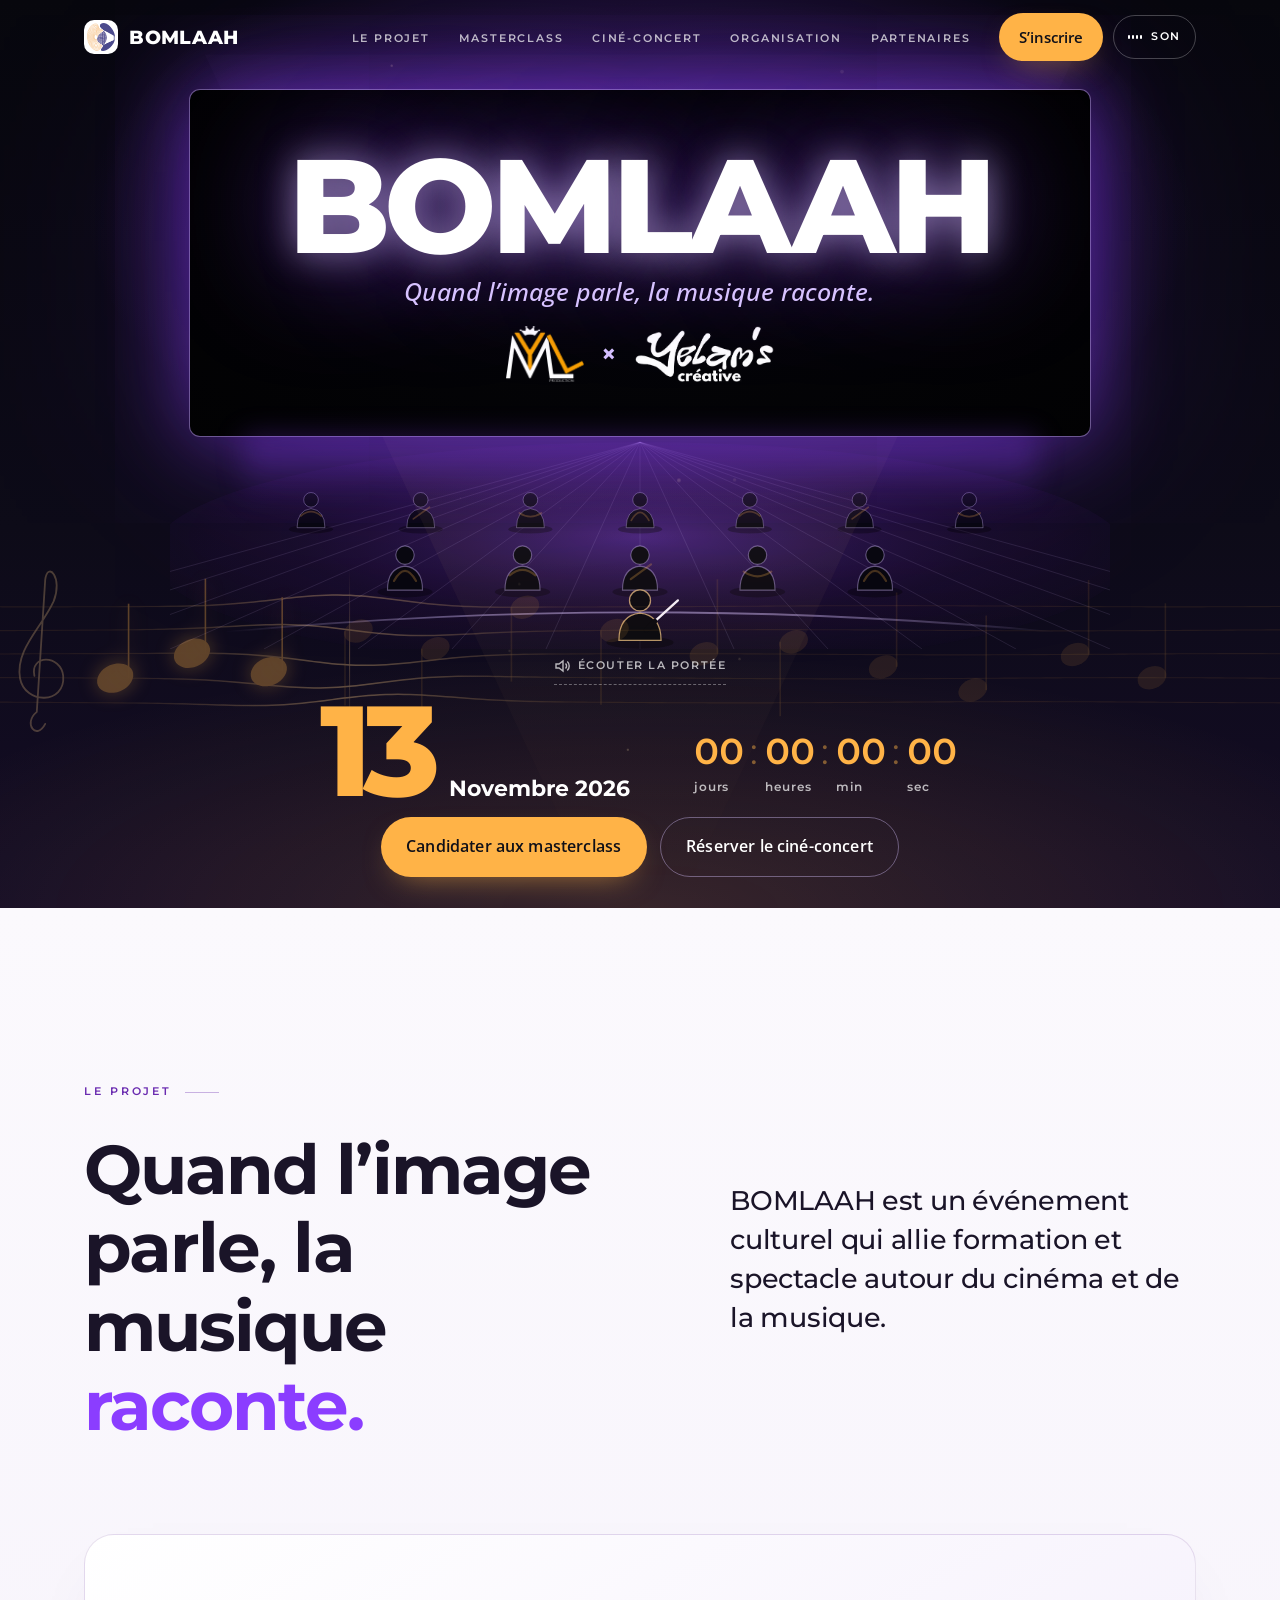
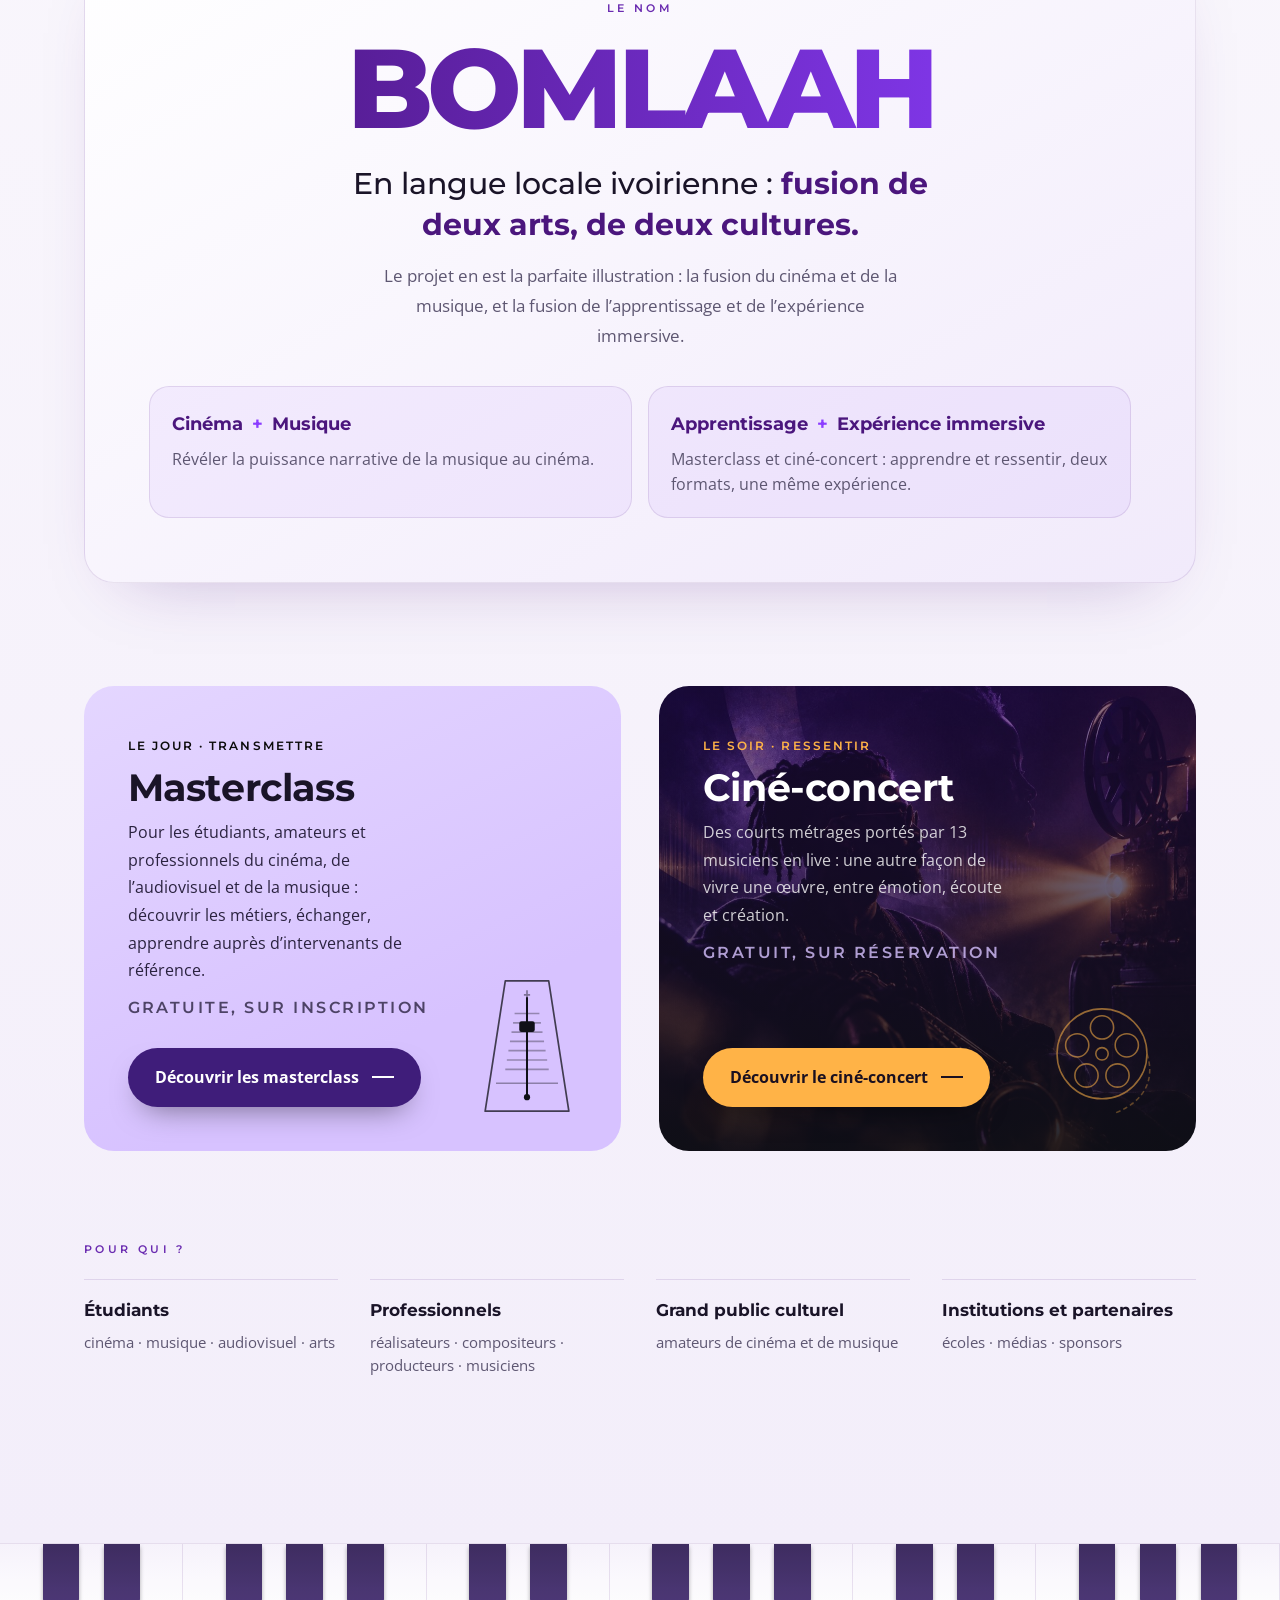
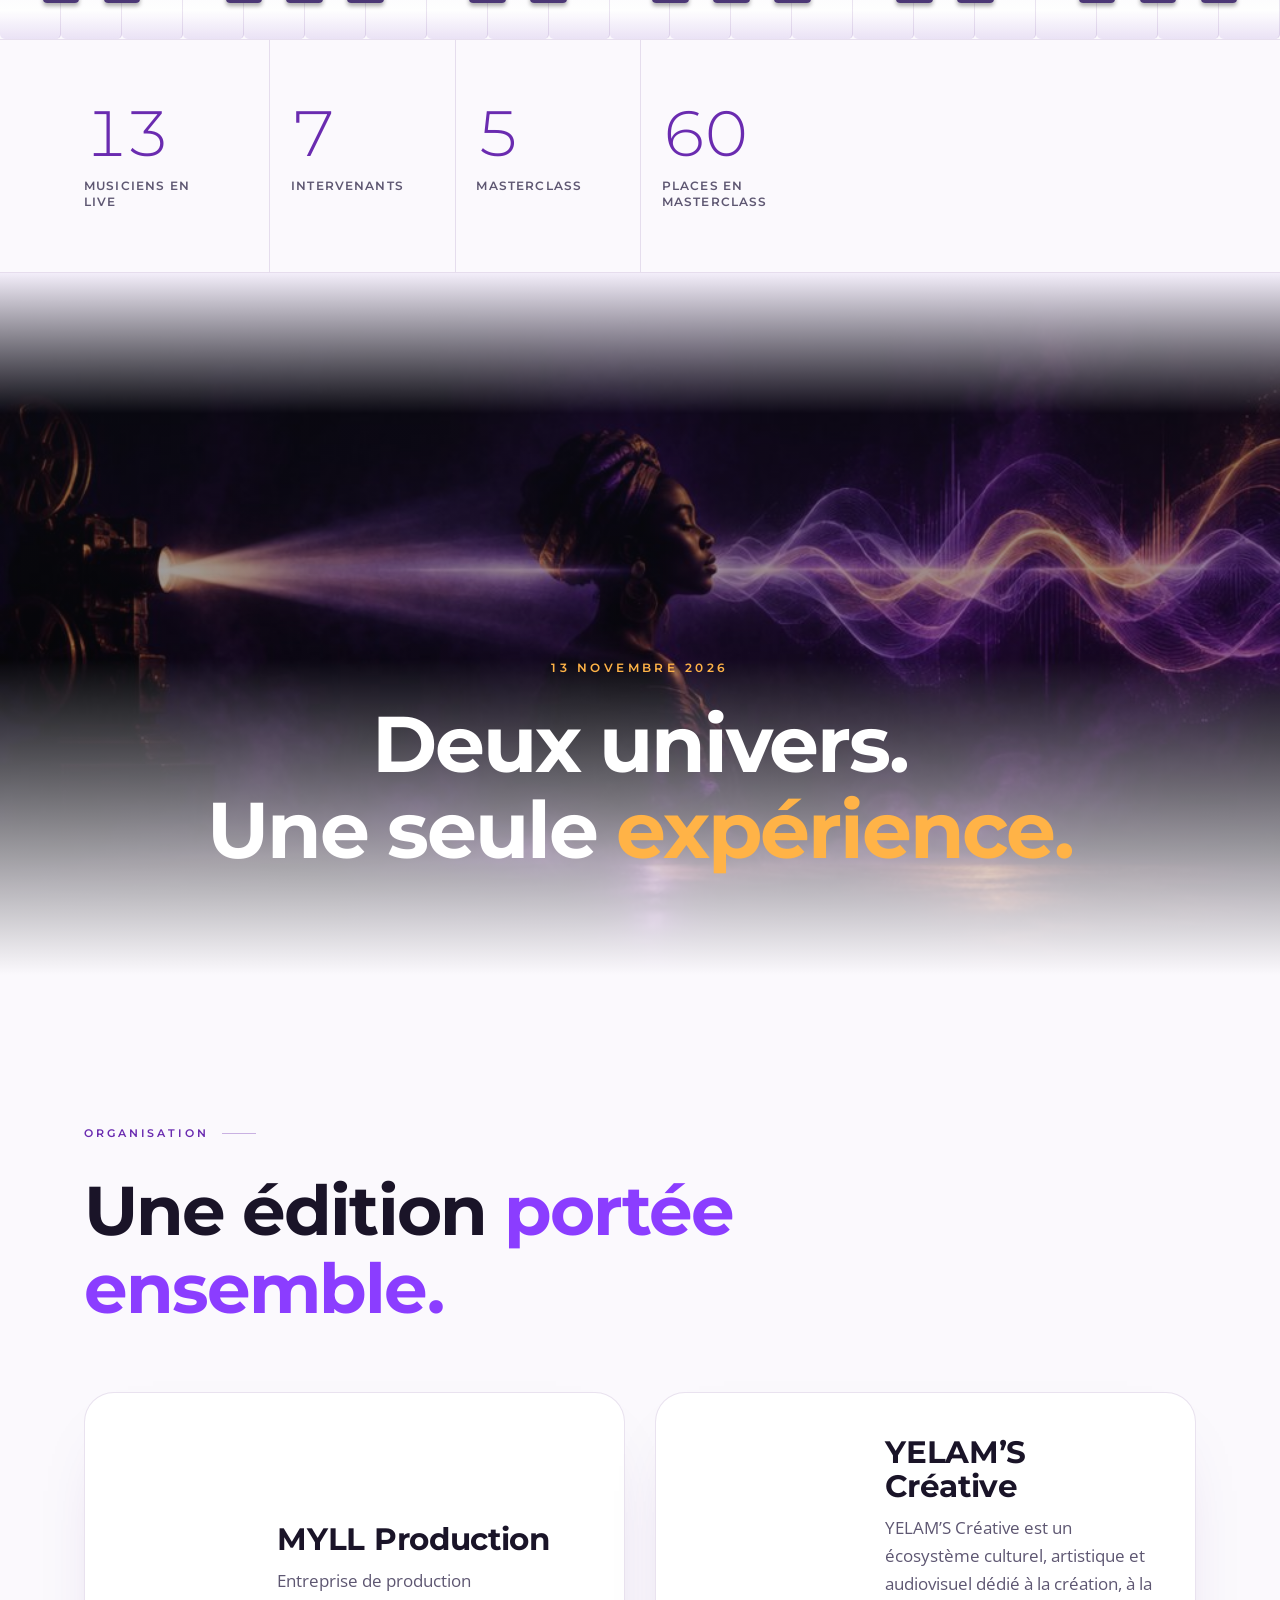
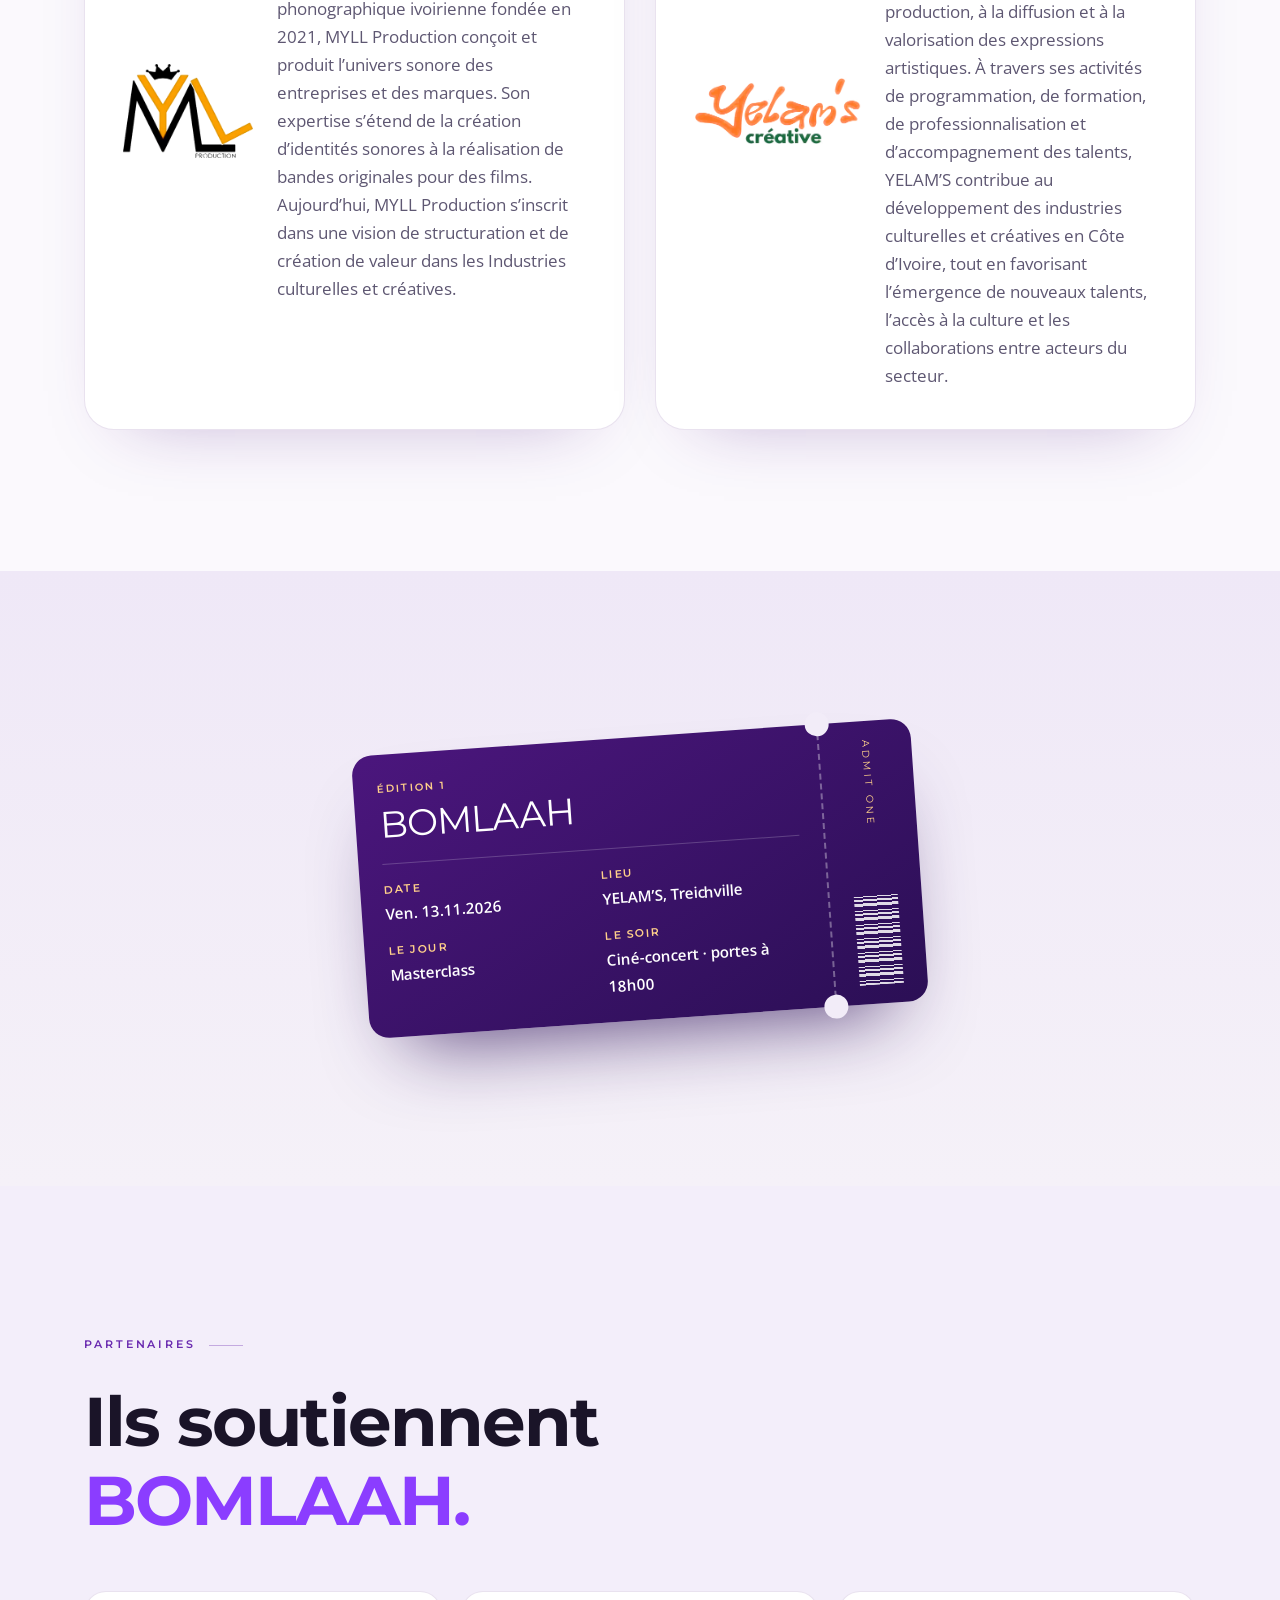
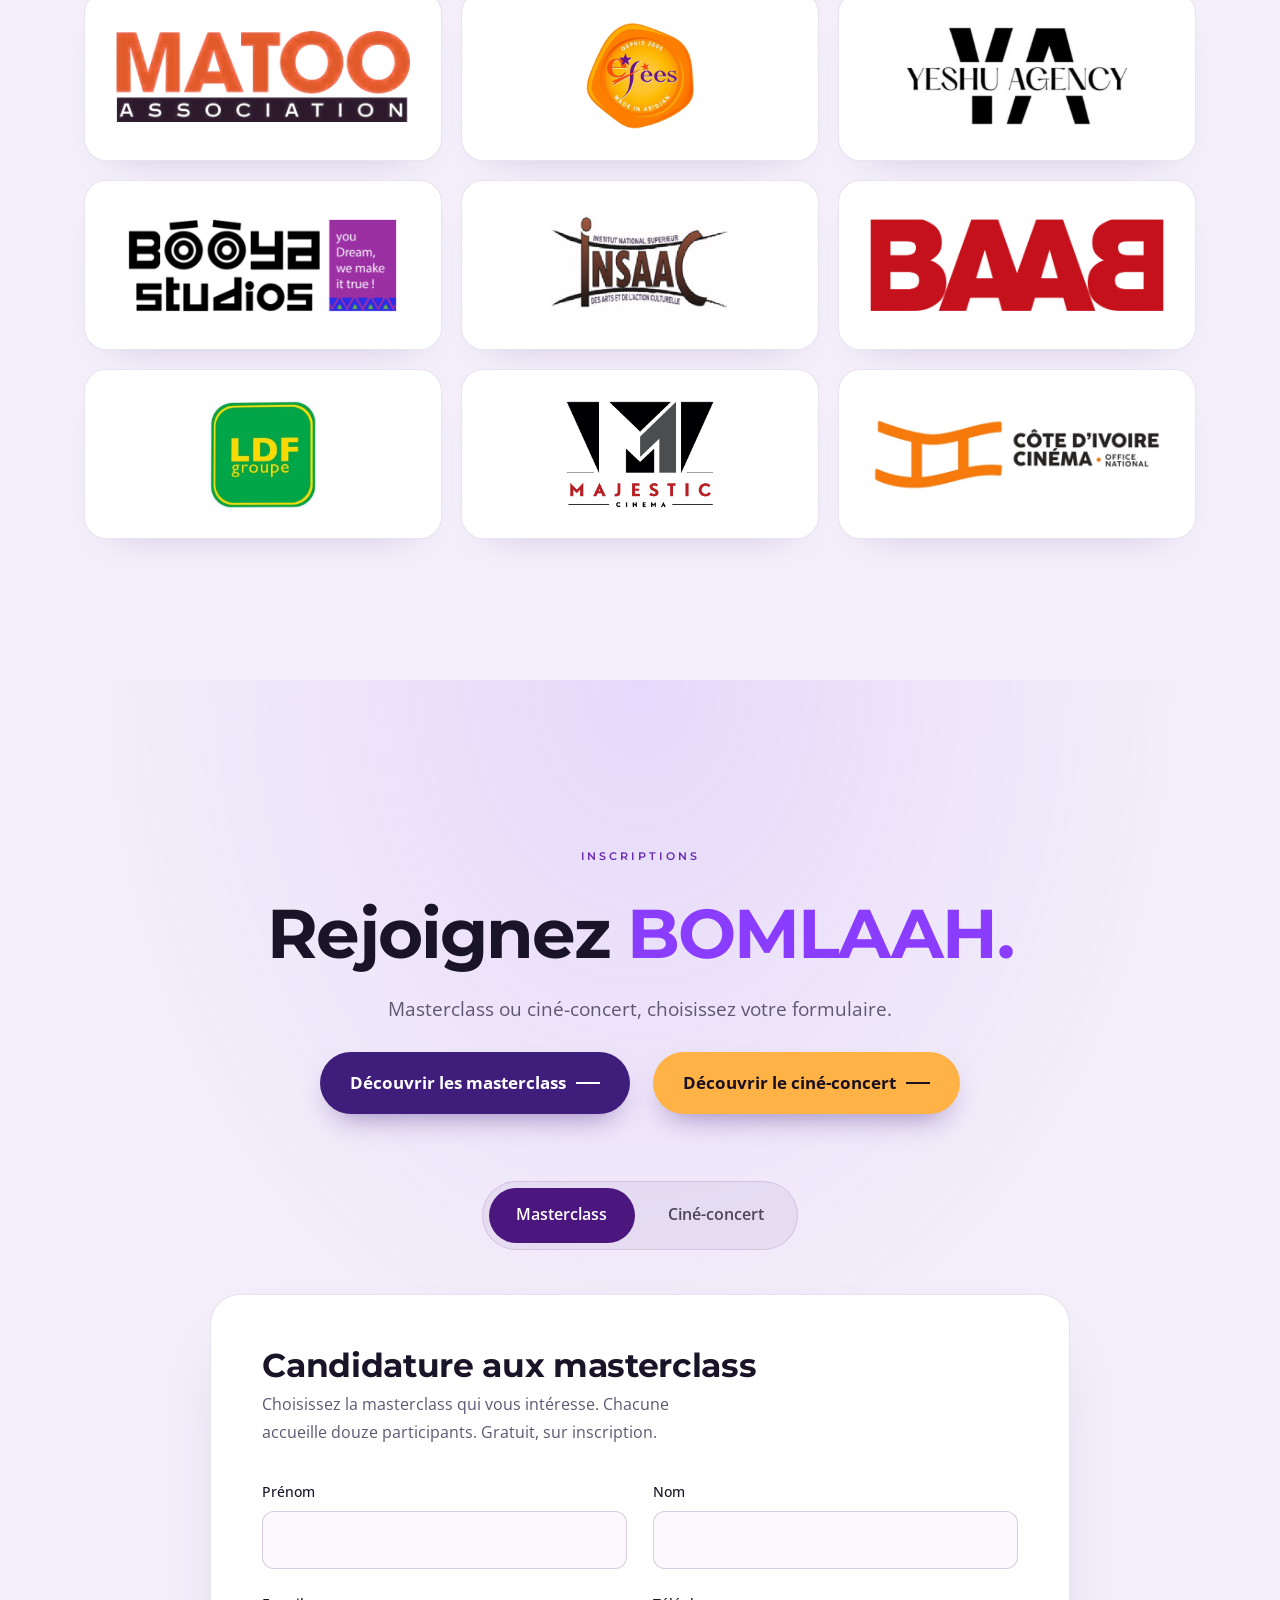
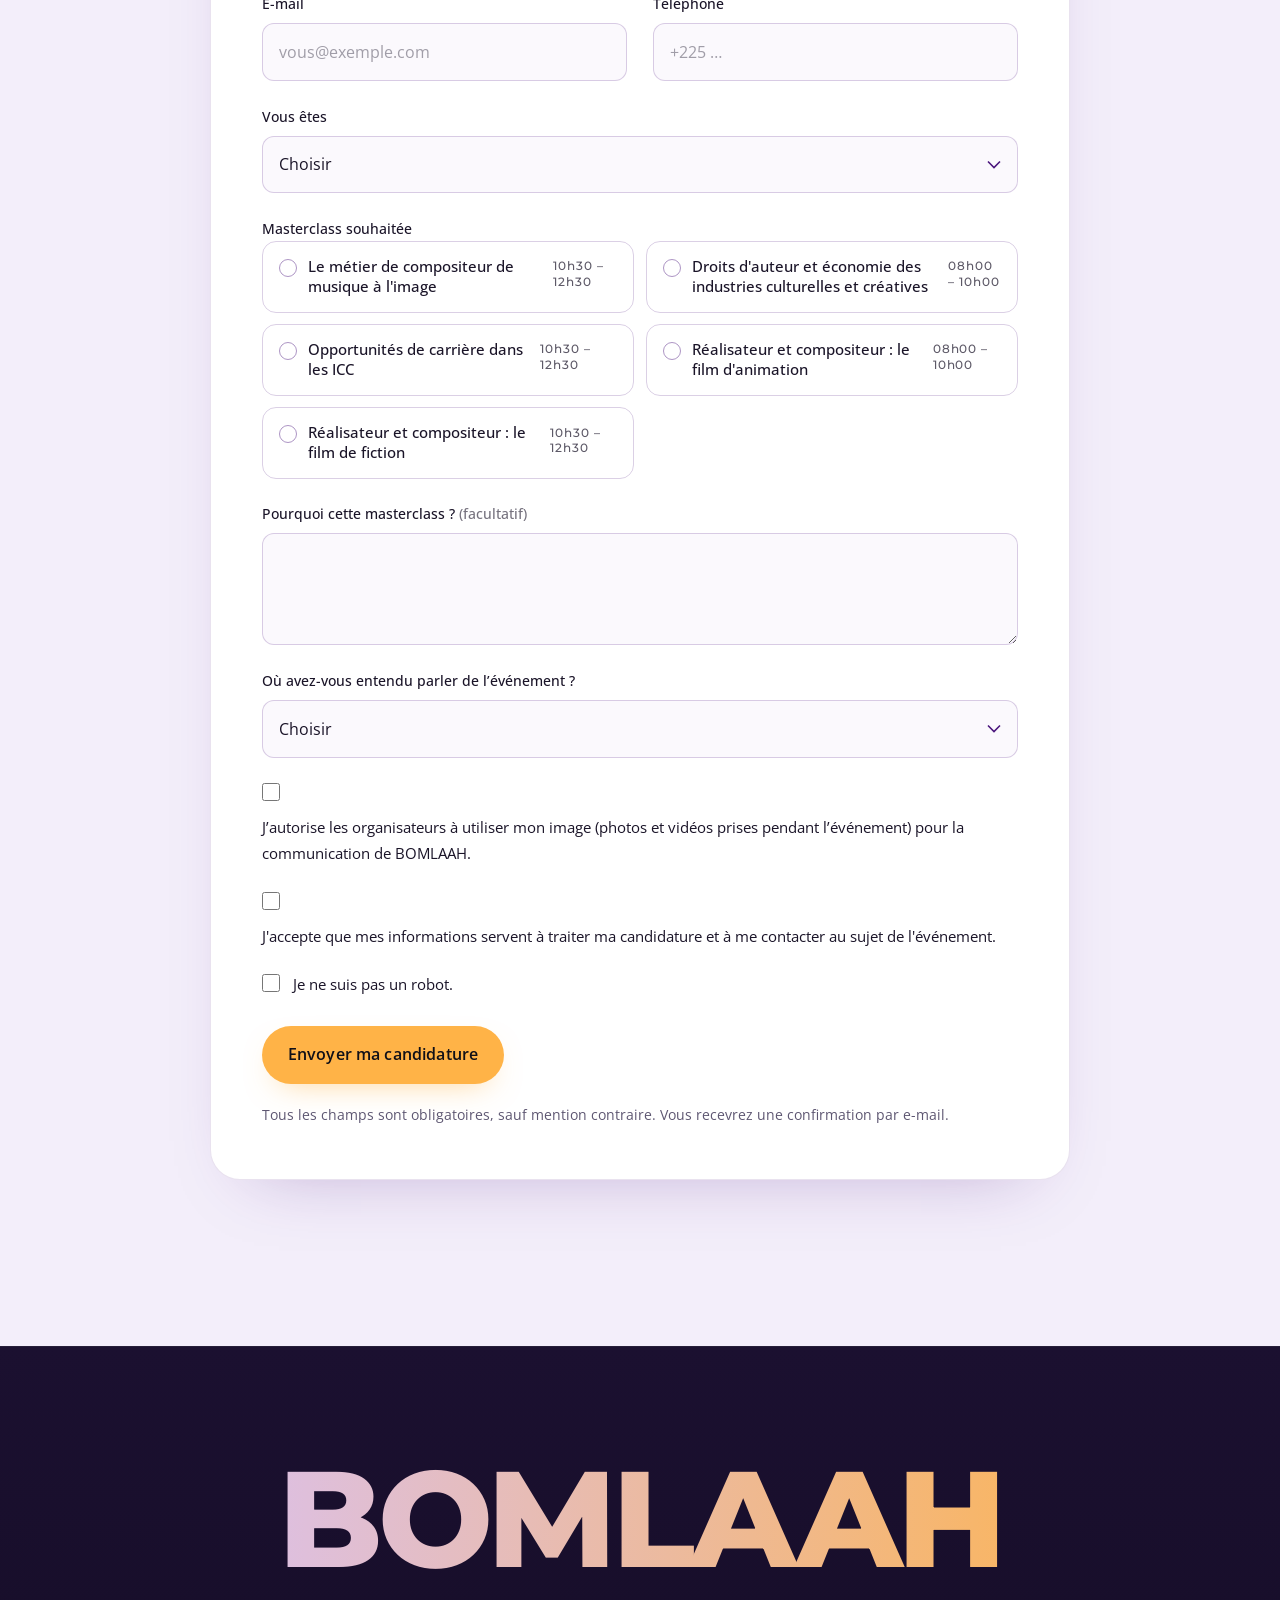
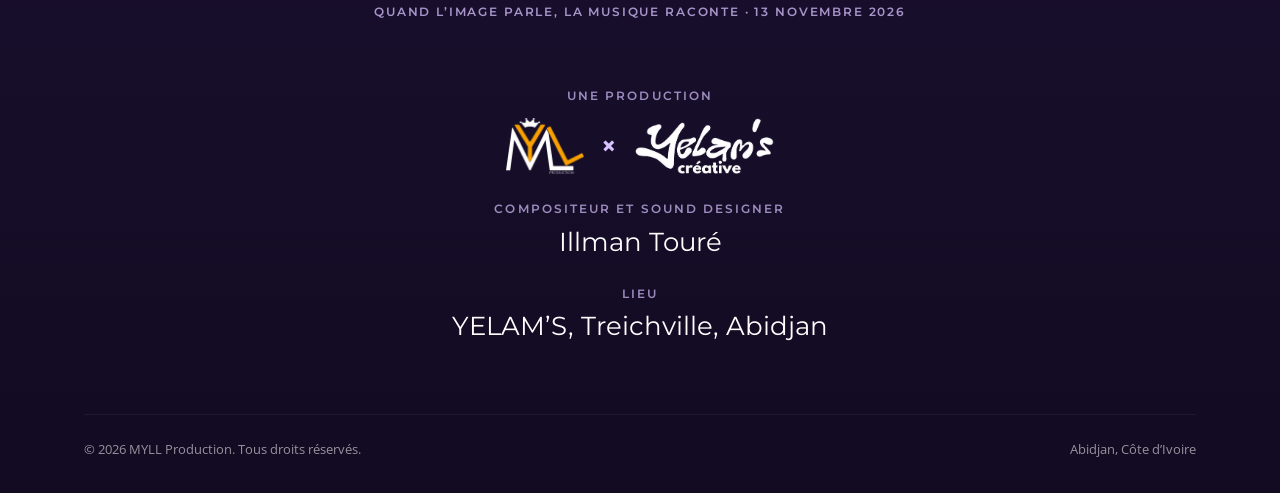
==== commit 55e82535: "feat: logo Majestic, fiche Mathieu Nanguy, ordre et photos des musiciens" ====
--- a/index.html
+++ b/index.html
@@ -298,6 +298,7 @@
       <li class="logo-s"><img src="logos/insaac.png" alt="INSAAC, Institut National Supérieur des Arts et de l’Action Culturelle" width="283" height="167" loading="lazy"></li>
       <li class="logo-s"><img src="logos/baab.png" alt="BAAB" width="640" height="201" loading="lazy"></li>
       <li class="logo-s"><img src="logos/ldf-groupe.png" alt="LDF Groupe, Librairie de France" width="640" height="640" loading="lazy"></li>
+      <li class="logo-s"><img src="logos/majestic-cinema.png" alt="Majestic Cinéma" width="949" height="686" loading="lazy"></li>
       <li class="logo-s"><img src="logos/cote-d-ivoire-cinema.png" alt="Côte d’Ivoire Cinéma, Office national" width="420" height="110" loading="lazy"></li>
     </ul>
   </div>
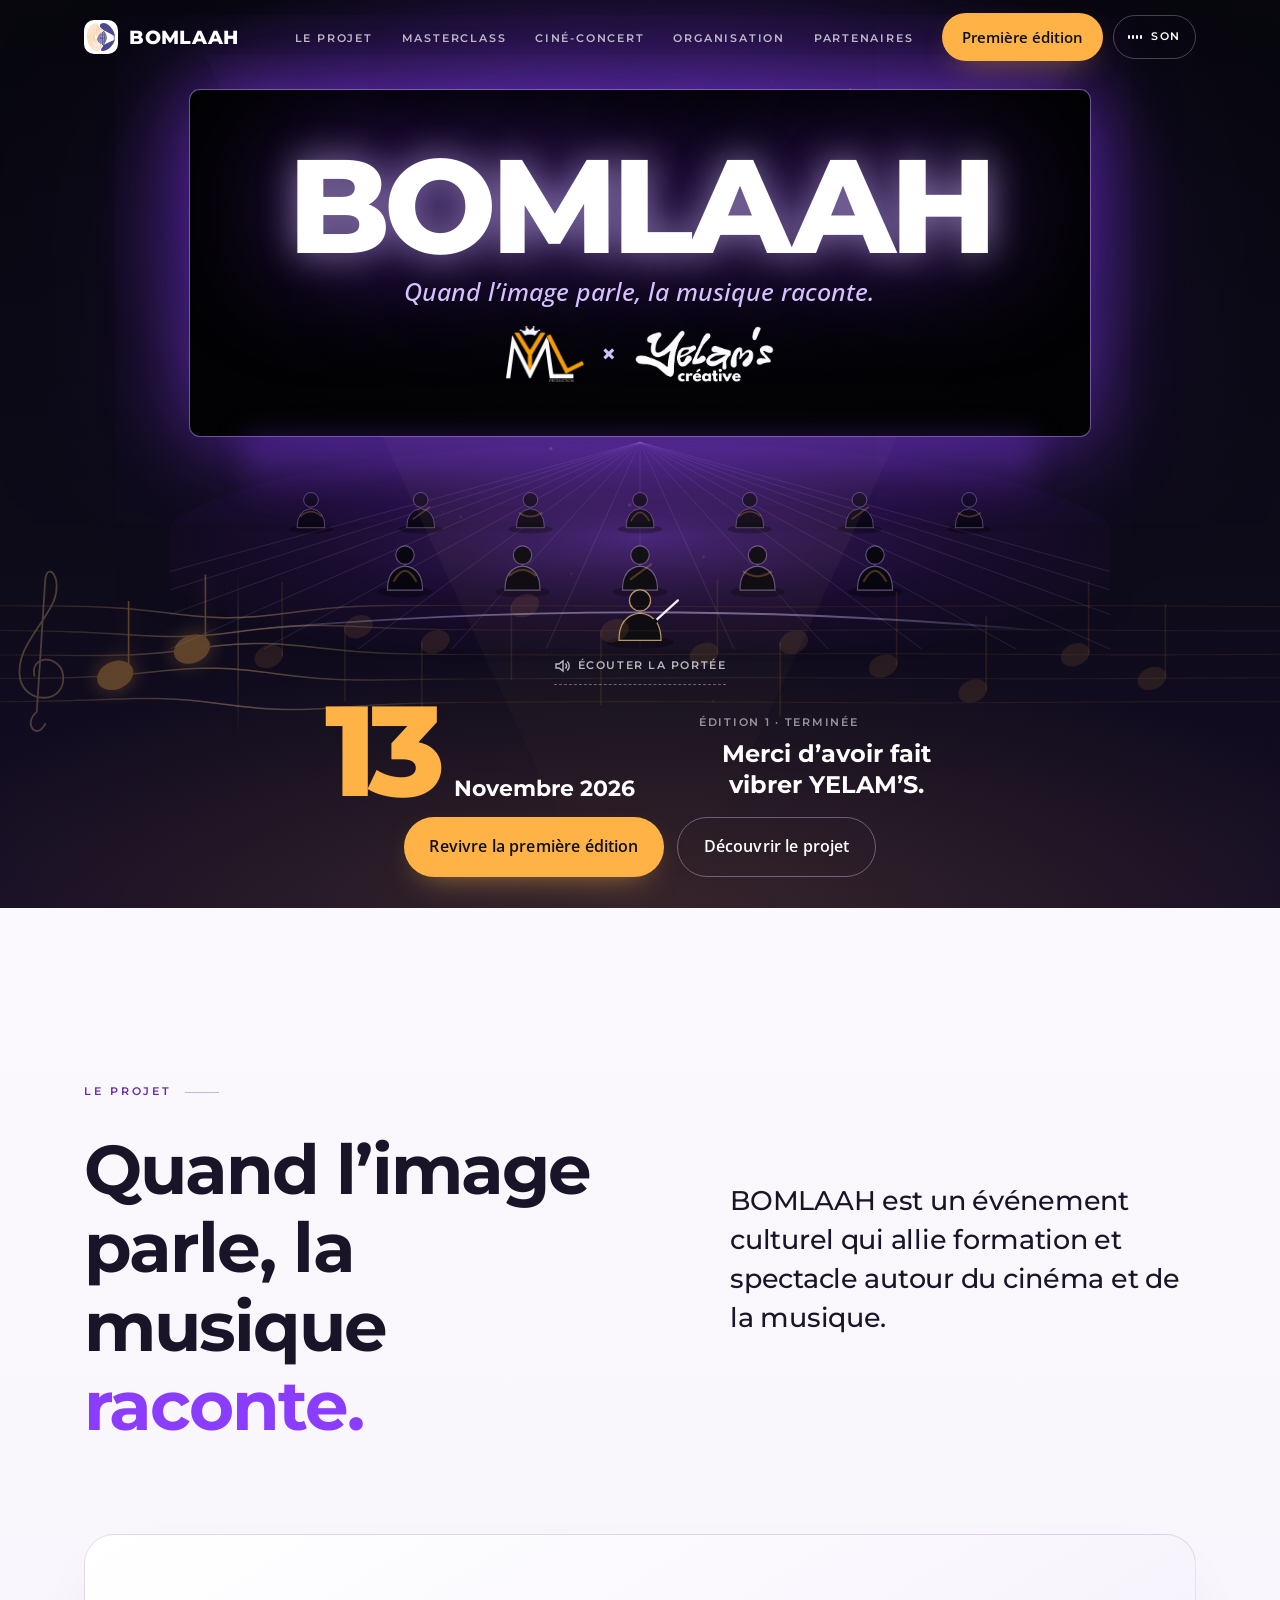
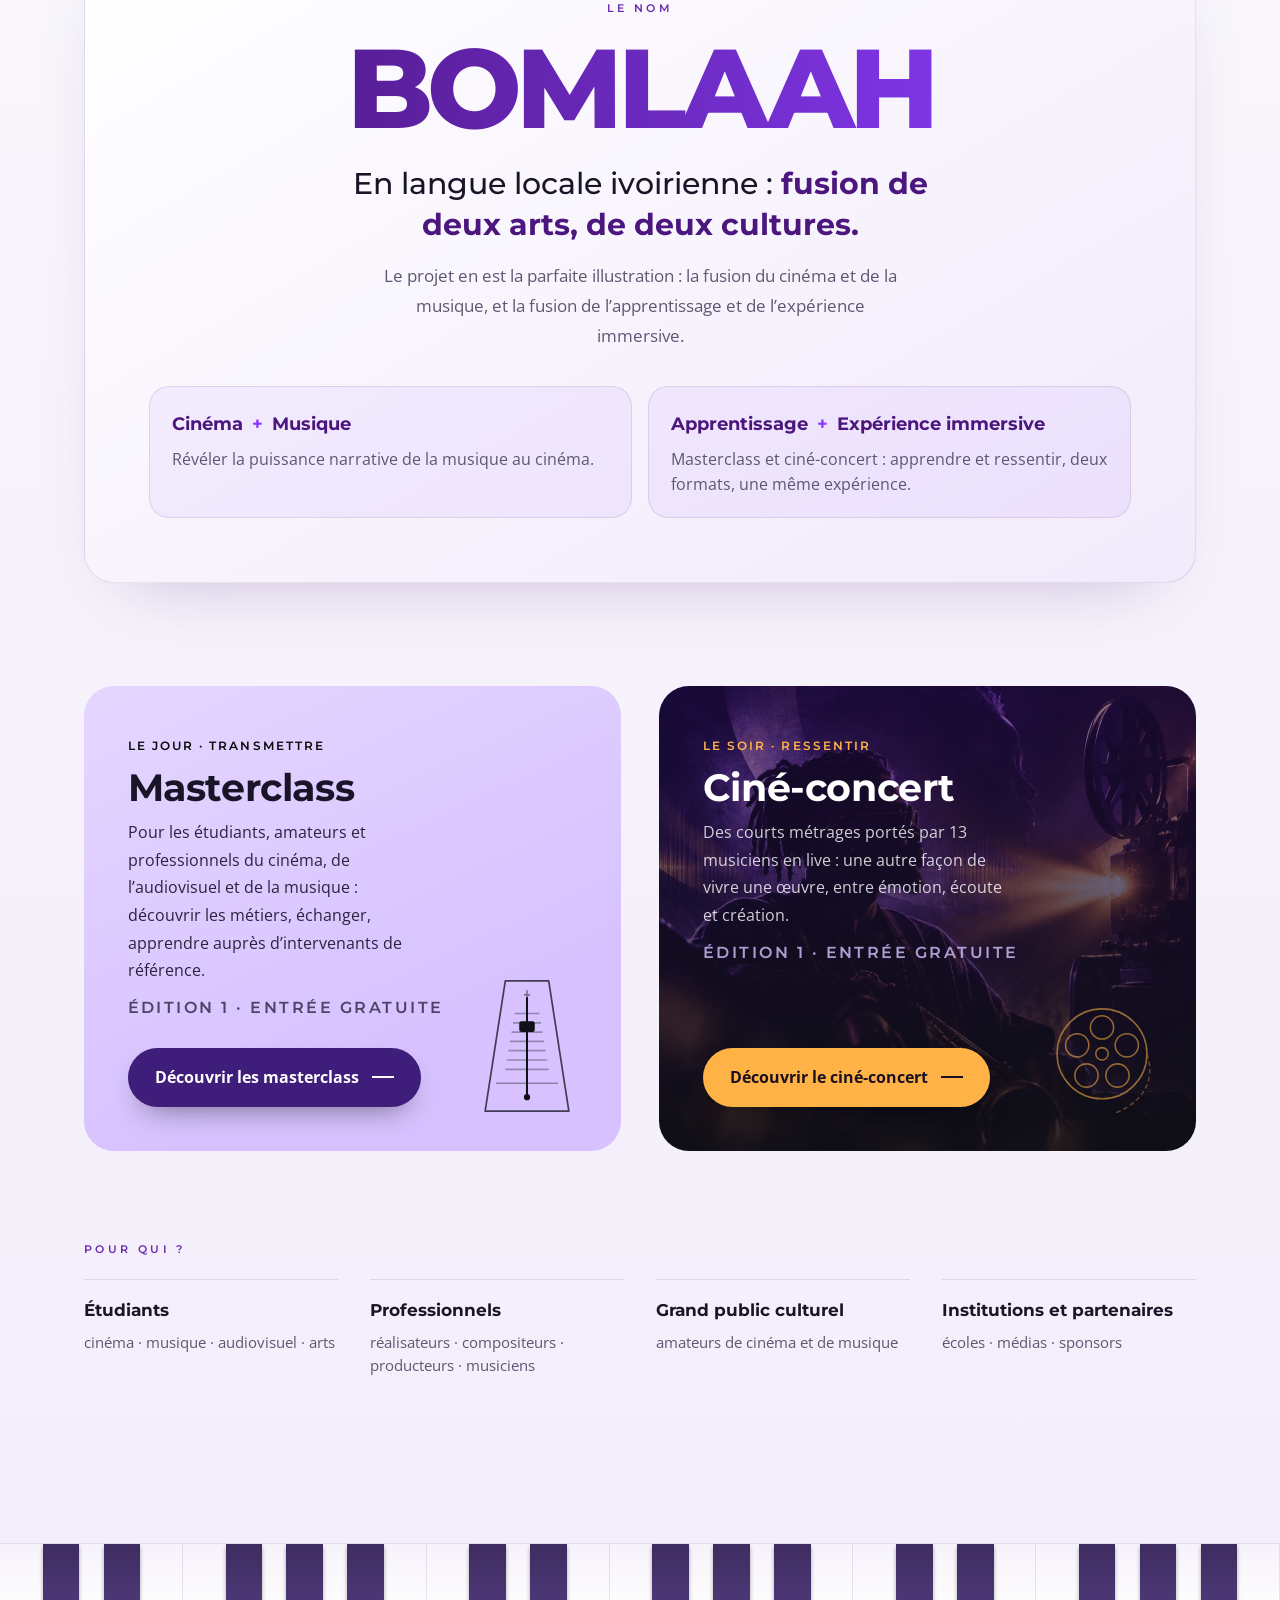
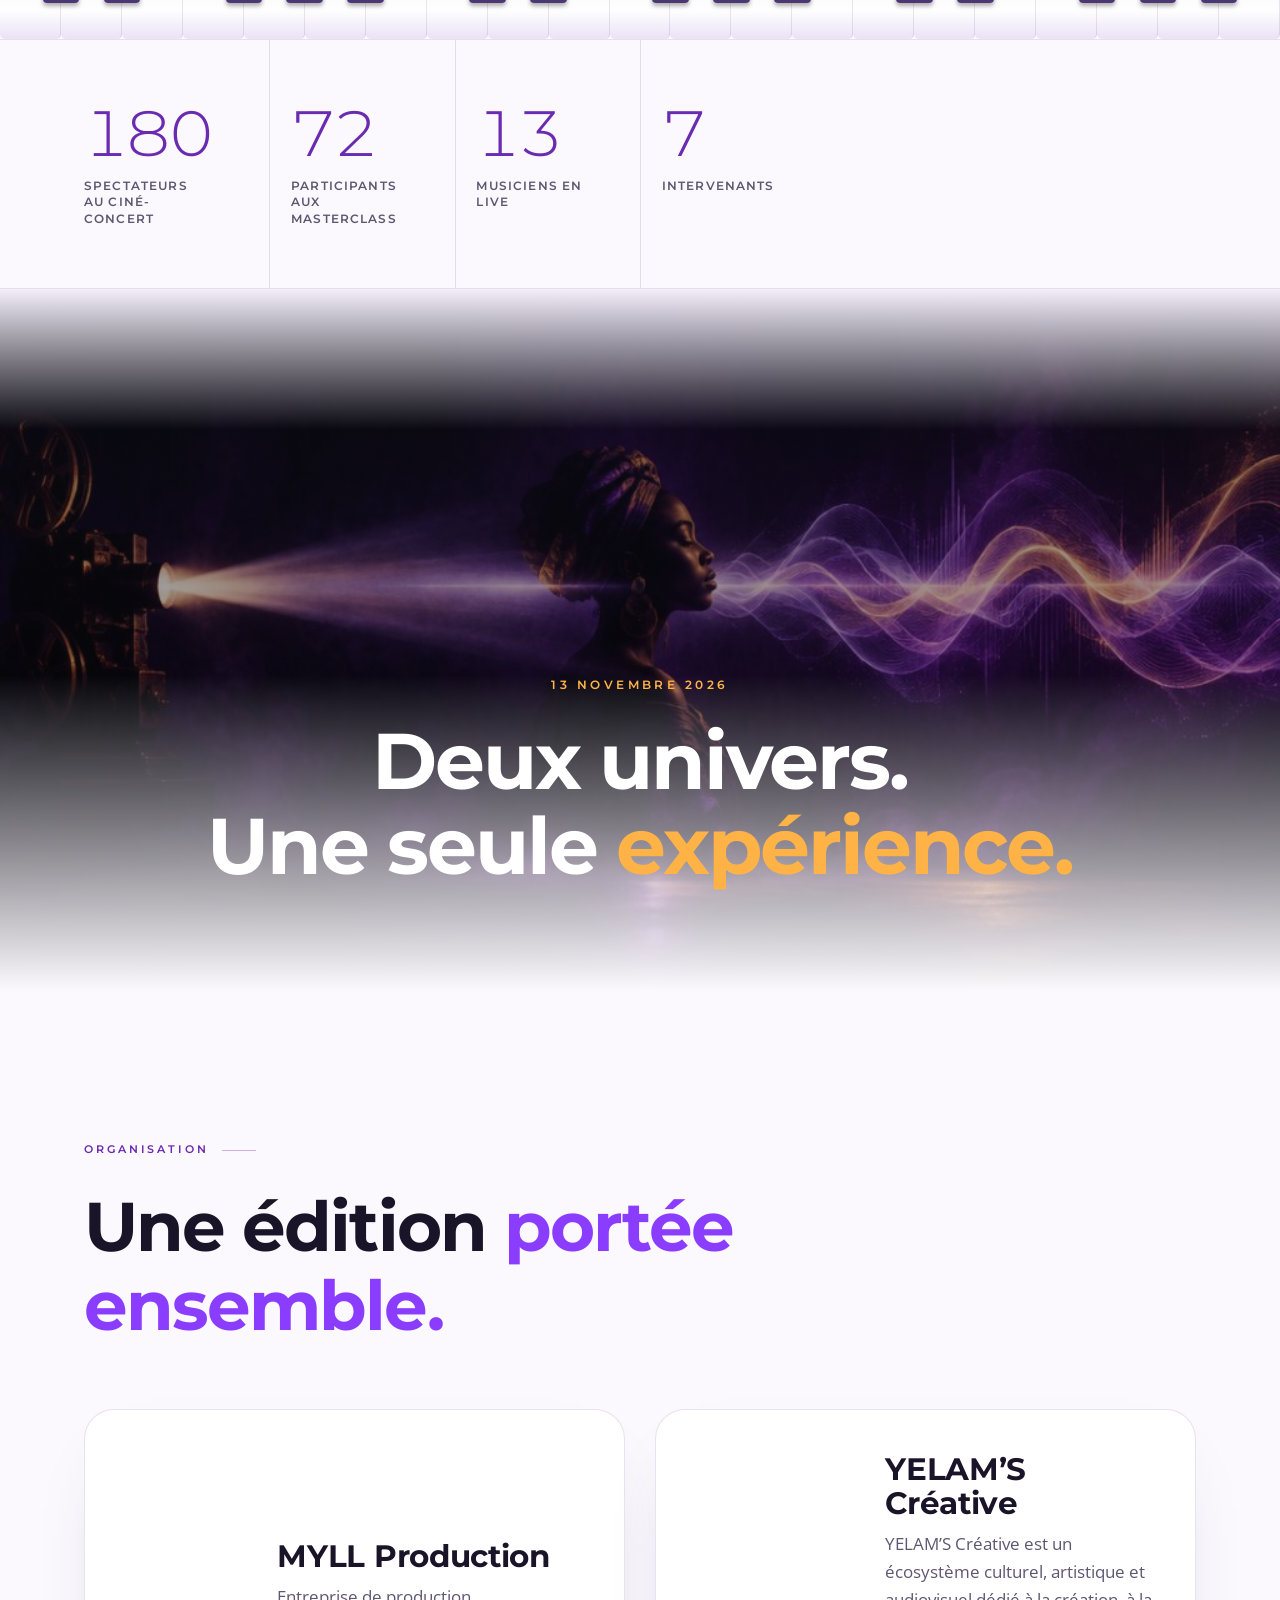
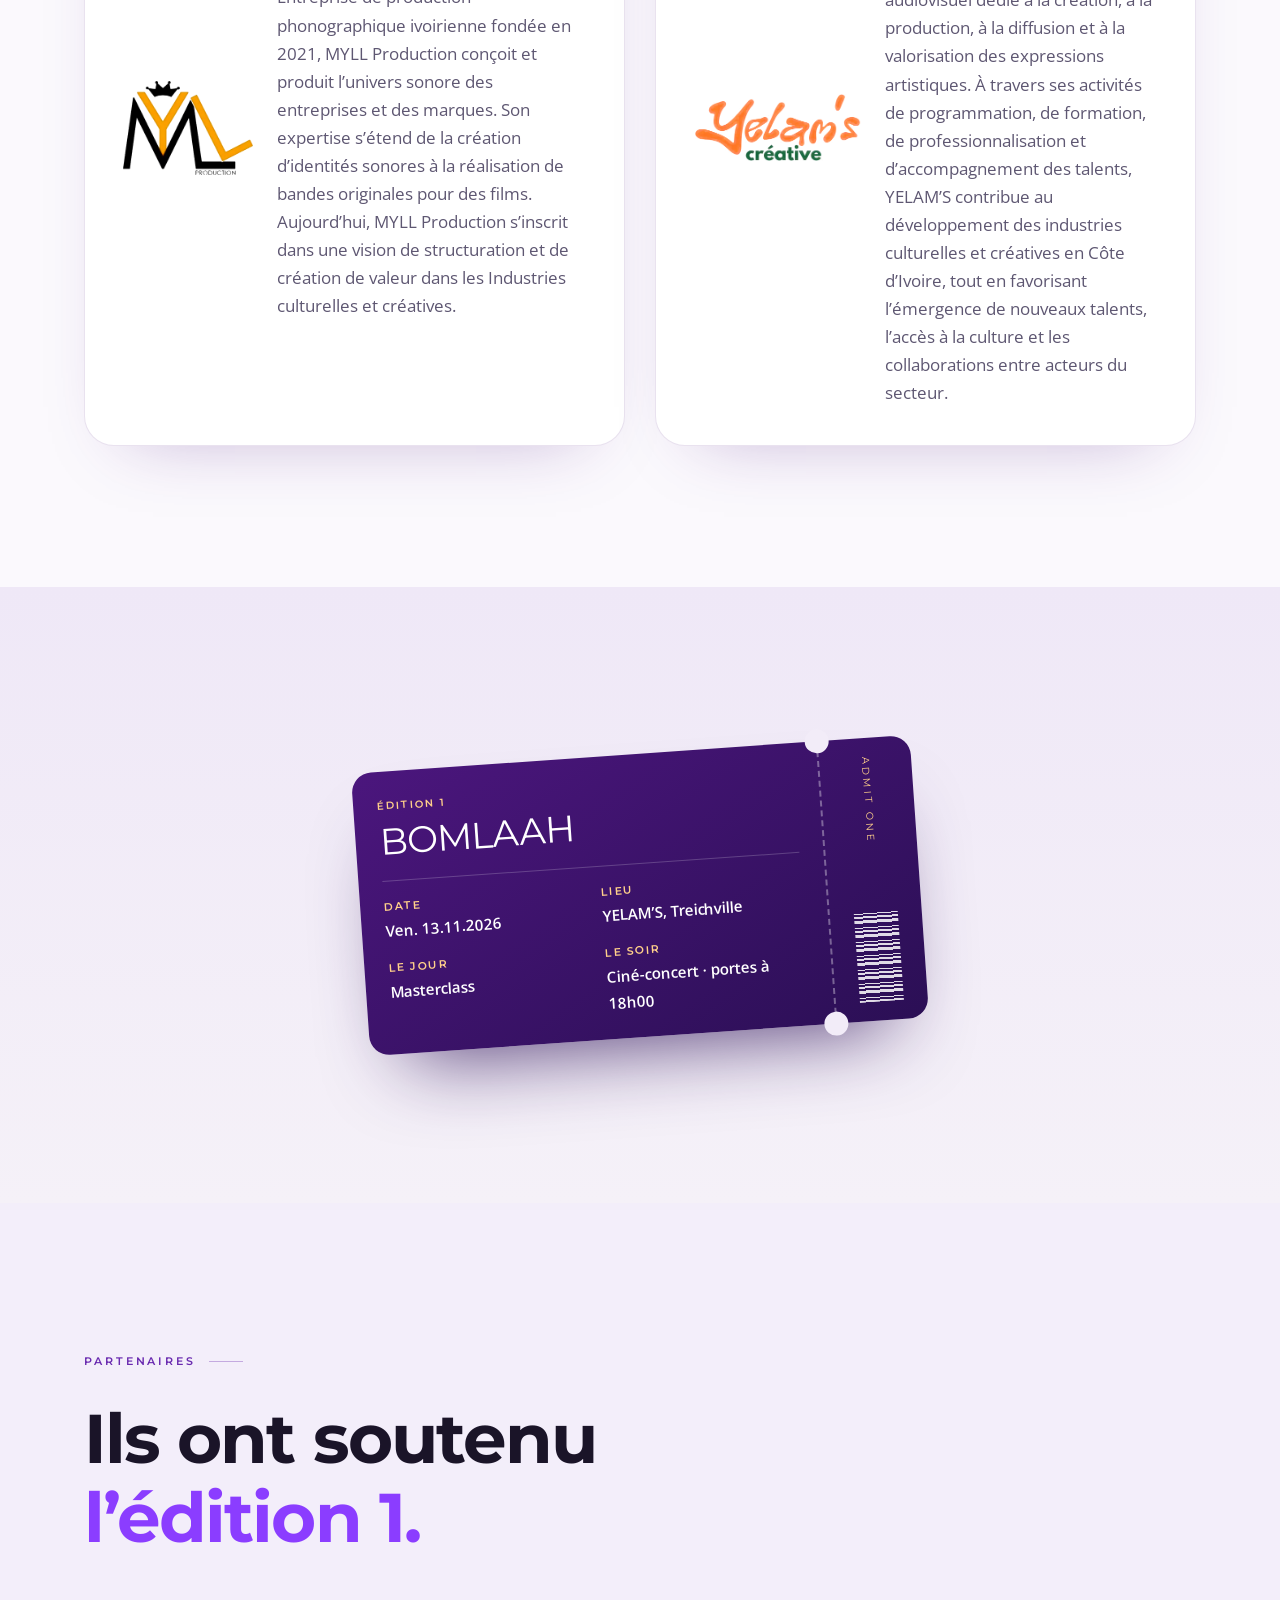
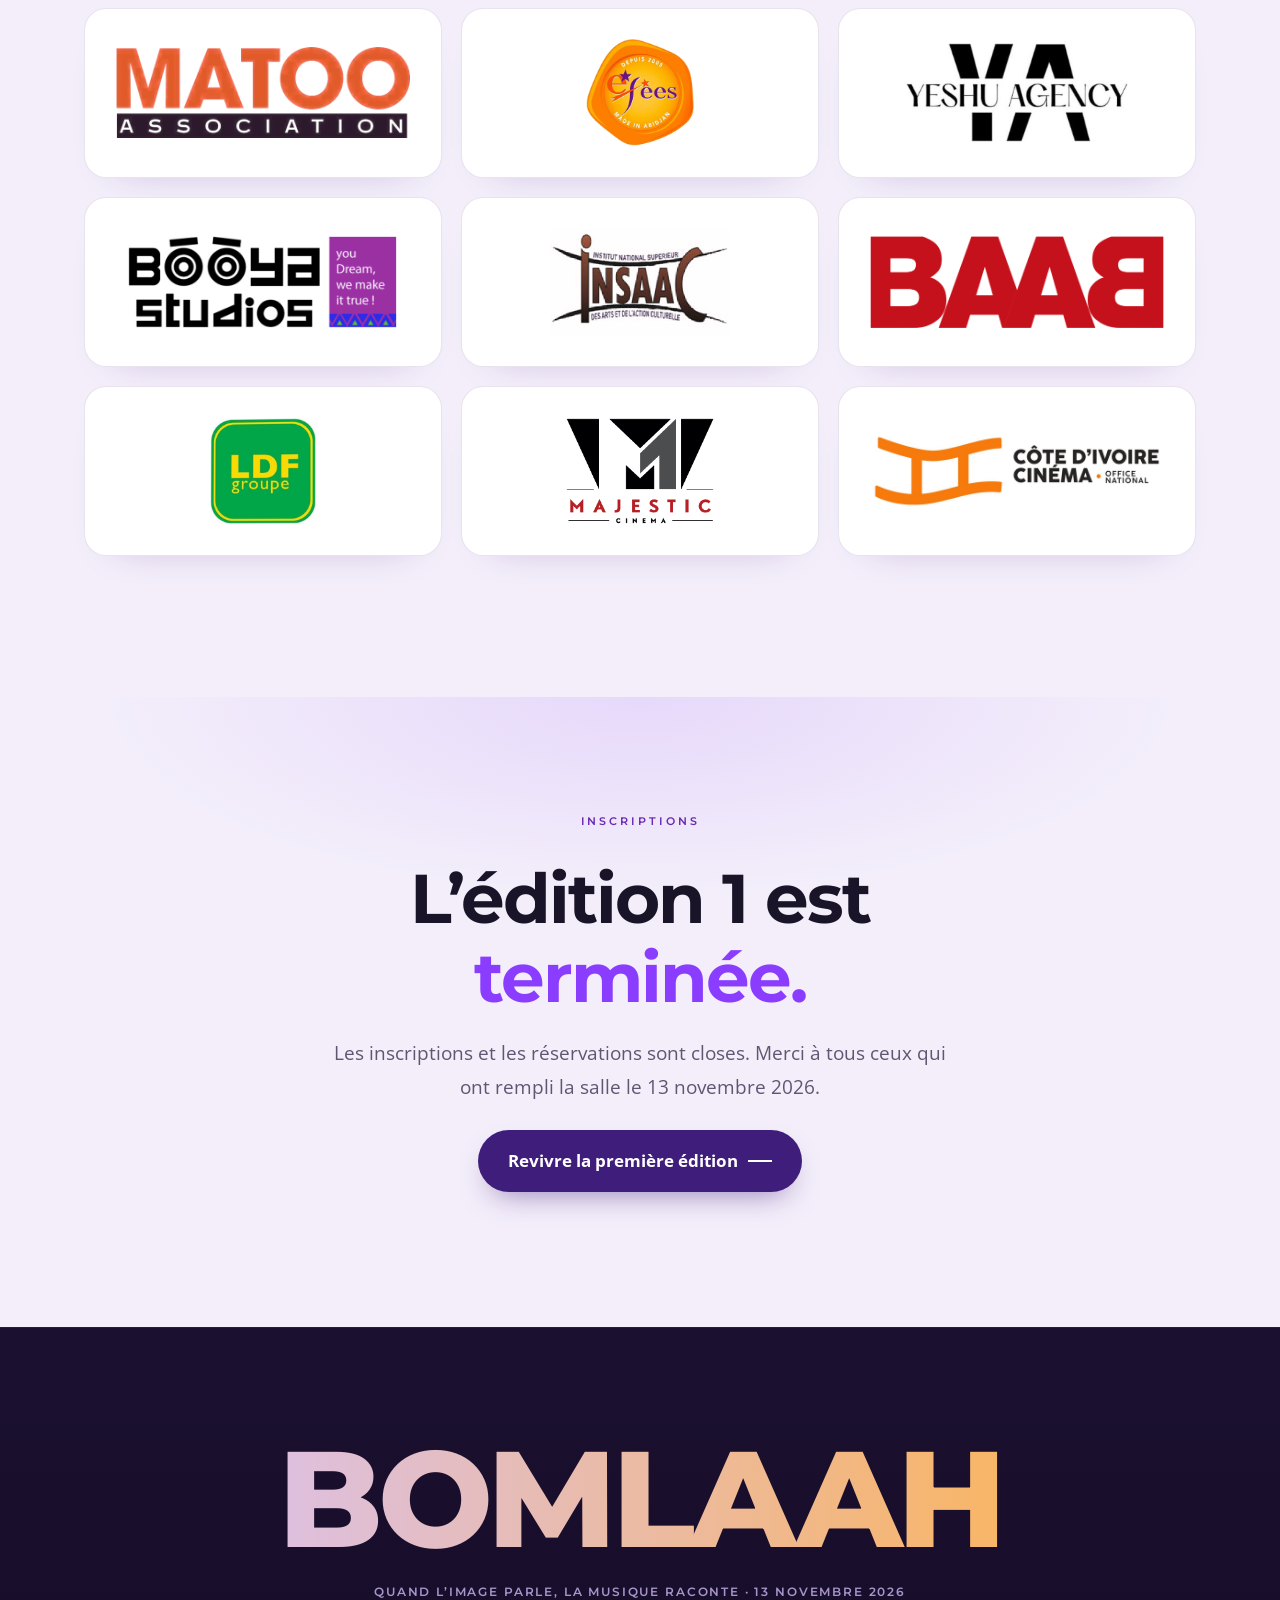
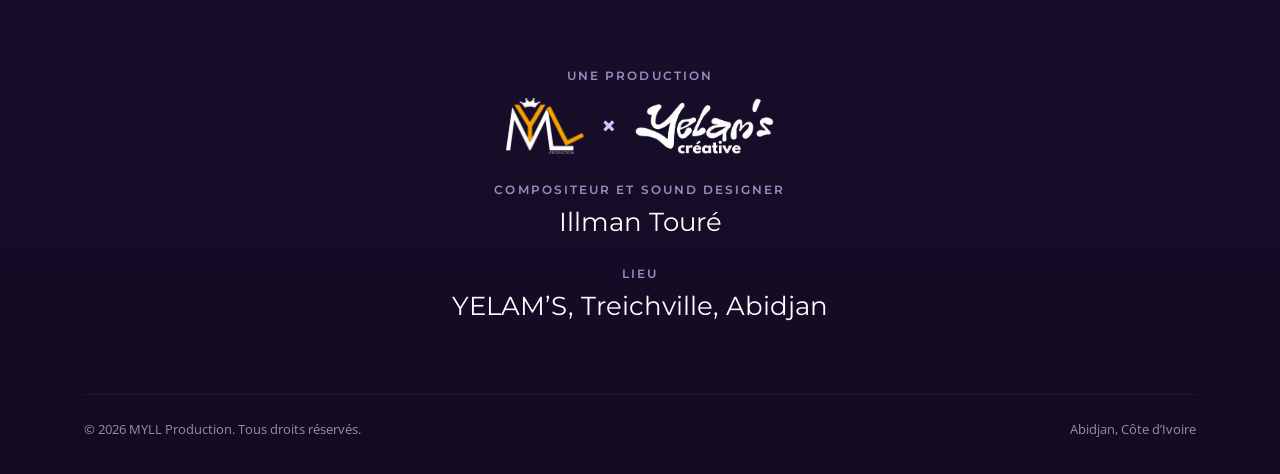
==== commit 3b762cd4: "feat: close event and add Première édition page" ====
--- a/index.html
+++ b/index.html
@@ -4,7 +4,7 @@
 <meta charset="utf-8">
 <meta name="viewport" content="width=device-width, initial-scale=1">
 <title>BOMLAAH · Quand l’image parle, la musique raconte</title>
-<meta name="description" content="BOMLAAH, édition 1 : vendredi 13 novembre 2026 à YELAM’S (Treichville, Abidjan). Masterclass gratuites sur la musique à l’image le jour, ciné-concert avec 13 musiciens en live le soir. Un événement MYLL Production × YELAM’S Créative.">
+<meta name="description" content="BOMLAAH, édition 1 : tenue le vendredi 13 novembre 2026 à YELAM’S (Treichville, Abidjan). Masterclass gratuites sur la musique à l’image le jour, ciné-concert avec 13 musiciens en live le soir. Un événement MYLL Production × YELAM’S Créative.">
 <meta name="robots" content="index, follow, max-image-preview:large, max-snippet:-1">
 <link rel="canonical" href="https://bomlaah.com/">
 <link rel="alternate" hreflang="fr" href="https://bomlaah.com/">
@@ -17,14 +17,14 @@
 <meta property="og:site_name" content="BOMLAAH">
 <meta property="og:url" content="https://bomlaah.com/">
 <meta property="og:title" content="BOMLAAH · Quand l’image parle, la musique raconte">
-<meta property="og:description" content="BOMLAAH, édition 1 : vendredi 13 novembre 2026 à YELAM’S (Treichville, Abidjan). Masterclass gratuites sur la musique à l’image le jour, ciné-concert avec 13 musiciens en live le soir. Un événement MYLL Production × YELAM’S Créative.">
+<meta property="og:description" content="BOMLAAH, édition 1 : tenue le vendredi 13 novembre 2026 à YELAM’S (Treichville, Abidjan). Masterclass gratuites sur la musique à l’image le jour, ciné-concert avec 13 musiciens en live le soir. Un événement MYLL Production × YELAM’S Créative.">
 <meta property="og:image" content="https://bomlaah.com/og-image.png">
 <meta property="og:image:width" content="1200">
 <meta property="og:image:height" content="630">
 <meta property="og:image:alt" content="BOMLAAH, quand l’image parle, la musique raconte. 13 novembre 2026, YELAM’S, Abidjan.">
 <meta name="twitter:card" content="summary_large_image">
 <meta name="twitter:title" content="BOMLAAH · Quand l’image parle, la musique raconte">
-<meta name="twitter:description" content="BOMLAAH, édition 1 : vendredi 13 novembre 2026 à YELAM’S (Treichville, Abidjan). Masterclass gratuites sur la musique à l’image le jour, ciné-concert avec 13 musiciens en live le soir. Un événement MYLL Production × YELAM’S Créative.">
+<meta name="twitter:description" content="BOMLAAH, édition 1 : tenue le vendredi 13 novembre 2026 à YELAM’S (Treichville, Abidjan). Masterclass gratuites sur la musique à l’image le jour, ciné-concert avec 13 musiciens en live le soir. Un événement MYLL Production × YELAM’S Créative.">
 <meta name="twitter:image" content="https://bomlaah.com/og-image.png">
 <link rel="icon" href="favicon.ico" sizes="any">
 <link rel="icon" type="image/png" sizes="32x32" href="favicon-32.png">
@@ -39,7 +39,7 @@
 {"@context":"https://schema.org","@type":"WebSite","name":"BOMLAAH","alternateName":"Bomlaah Abidjan","url":"https://bomlaah.com/","inLanguage":"fr"}
 </script>
 <script type="application/ld+json">
-{"@context":"https://schema.org","@type":"Event","name":"BOMLAAH","description":"BOMLAAH, édition 1 : vendredi 13 novembre 2026 à YELAM’S (Treichville, Abidjan). Masterclass gratuites sur la musique à l’image le jour, ciné-concert avec 13 musiciens en live le soir. Un événement MYLL Production × YELAM’S Créative.","startDate":"2026-11-13T08:00:00+00:00","endDate":"2026-11-13T22:00:00+00:00","eventStatus":"https://schema.org/EventScheduled","eventAttendanceMode":"https://schema.org/OfflineEventAttendanceMode","isAccessibleForFree":true,"inLanguage":"fr","location":{"@type":"Place","name":"YELAM’S","address":{"@type":"PostalAddress","streetAddress":"Treichville","addressLocality":"Abidjan","addressCountry":"CI"}},"image":["https://bomlaah.com/og-image.png"],"organizer":{"@type":"Organization","name":"MYLL Production","url":"https://bomlaah.com/","logo":"https://bomlaah.com/logos/bomlaah-embleme.png"},"offers":{"@type":"Offer","url":"https://bomlaah.com/","price":"0","priceCurrency":"XOF","availability":"https://schema.org/InStock","validFrom":"2026-10-14T00:00:00+00:00"},"url":"https://bomlaah.com/","subEvent":[{"@type":"Event","name":"BOMLAAH · Masterclass","description":"Cinq masterclass gratuites sur inscription : droits d’auteur et économie des industries culturelles et créatives, métier de compositeur de musique à l’image, opportunités de carrière dans les ICC, binômes réalisateur et compositeur (film d’animation et film de fiction). 12 places par masterclass.","startDate":"2026-11-13T08:00:00+00:00","endDate":"2026-11-13T12:30:00+00:00","eventStatus":"https://schema.org/EventScheduled","eventAttendanceMode":"https://schema.org/OfflineEventAttendanceMode","isAccessibleForFree":true,"inLanguage":"fr","location":{"@type":"Place","name":"YELAM’S","address":{"@type":"PostalAddress","streetAddress":"Treichville","addressLocality":"Abidjan","addressCountry":"CI"}},"image":["https://bomlaah.com/og-image.png"],"organizer":{"@type":"Organization","name":"MYLL Production","url":"https://bomlaah.com/","logo":"https://bomlaah.com/logos/bomlaah-embleme.png"},"offers":{"@type":"Offer","url":"https://bomlaah.com/masterclass/","price":"0","priceCurrency":"XOF","availability":"https://schema.org/InStock","validFrom":"2026-10-14T00:00:00+00:00"},"url":"https://bomlaah.com/masterclass/"},{"@type":"Event","name":"BOMLAAH · Ciné-concert","description":"Deux courts métrages ivoiriens, Kids See Ghosts et Point de non-retour, portés par une partition originale d’Illman Touré jouée en direct par treize musiciens. Entrée gratuite sur réservation.","startDate":"2026-11-13T19:00:00+00:00","endDate":"2026-11-13T22:00:00+00:00","eventStatus":"https://schema.org/EventScheduled","eventAttendanceMode":"https://schema.org/OfflineEventAttendanceMode","isAccessibleForFree":true,"inLanguage":"fr","location":{"@type":"Place","name":"YELAM’S","address":{"@type":"PostalAddress","streetAddress":"Treichville","addressLocality":"Abidjan","addressCountry":"CI"}},"image":["https://bomlaah.com/og-image.png"],"organizer":{"@type":"Organization","name":"MYLL Production","url":"https://bomlaah.com/","logo":"https://bomlaah.com/logos/bomlaah-embleme.png"},"offers":{"@type":"Offer","url":"https://bomlaah.com/cineconcert/","price":"0","priceCurrency":"XOF","availability":"https://schema.org/InStock","validFrom":"2026-10-14T00:00:00+00:00"},"url":"https://bomlaah.com/cineconcert/","doorTime":"2026-11-13T18:00:00+00:00"}],"contributor":{"@type":"Organization","name":"YELAM’S Créative"}}
+{"@context":"https://schema.org","@type":"Event","name":"BOMLAAH","description":"BOMLAAH, édition 1 : tenue le vendredi 13 novembre 2026 à YELAM’S (Treichville, Abidjan). Masterclass gratuites sur la musique à l’image le jour, ciné-concert avec 13 musiciens en live le soir. Un événement MYLL Production × YELAM’S Créative.","startDate":"2026-11-13T08:00:00+00:00","endDate":"2026-11-13T22:00:00+00:00","eventStatus":"https://schema.org/EventScheduled","eventAttendanceMode":"https://schema.org/OfflineEventAttendanceMode","isAccessibleForFree":true,"inLanguage":"fr","location":{"@type":"Place","name":"YELAM’S","address":{"@type":"PostalAddress","streetAddress":"Treichville","addressLocality":"Abidjan","addressCountry":"CI"}},"image":["https://bomlaah.com/og-image.png"],"organizer":{"@type":"Organization","name":"MYLL Production","url":"https://bomlaah.com/","logo":"https://bomlaah.com/logos/bomlaah-embleme.png"},"url":"https://bomlaah.com/","subEvent":[{"@type":"Event","name":"BOMLAAH · Masterclass","description":"Cinq masterclass gratuites sur inscription : droits d’auteur et économie des industries culturelles et créatives, métier de compositeur de musique à l’image, opportunités de carrière dans les ICC, binômes réalisateur et compositeur (film d’animation et film de fiction). 12 places par masterclass.","startDate":"2026-11-13T08:00:00+00:00","endDate":"2026-11-13T12:30:00+00:00","eventStatus":"https://schema.org/EventScheduled","eventAttendanceMode":"https://schema.org/OfflineEventAttendanceMode","isAccessibleForFree":true,"inLanguage":"fr","location":{"@type":"Place","name":"YELAM’S","address":{"@type":"PostalAddress","streetAddress":"Treichville","addressLocality":"Abidjan","addressCountry":"CI"}},"image":["https://bomlaah.com/og-image.png"],"organizer":{"@type":"Organization","name":"MYLL Production","url":"https://bomlaah.com/","logo":"https://bomlaah.com/logos/bomlaah-embleme.png"},"url":"https://bomlaah.com/masterclass/"},{"@type":"Event","name":"BOMLAAH · Ciné-concert","description":"Deux courts métrages ivoiriens, Kids See Ghosts et Point de non-retour, portés par une partition originale d’Illman Touré jouée en direct par treize musiciens. Entrée gratuite sur réservation.","startDate":"2026-11-13T19:00:00+00:00","endDate":"2026-11-13T22:00:00+00:00","eventStatus":"https://schema.org/EventScheduled","eventAttendanceMode":"https://schema.org/OfflineEventAttendanceMode","isAccessibleForFree":true,"inLanguage":"fr","location":{"@type":"Place","name":"YELAM’S","address":{"@type":"PostalAddress","streetAddress":"Treichville","addressLocality":"Abidjan","addressCountry":"CI"}},"image":["https://bomlaah.com/og-image.png"],"organizer":{"@type":"Organization","name":"MYLL Production","url":"https://bomlaah.com/","logo":"https://bomlaah.com/logos/bomlaah-embleme.png"},"url":"https://bomlaah.com/cineconcert/","doorTime":"2026-11-13T18:00:00+00:00"}],"contributor":{"@type":"Organization","name":"YELAM’S Créative"}}
 </script>
 <script type="application/ld+json">
 {"@context":"https://schema.org","@type":"Organization","name":"MYLL Production","url":"https://bomlaah.com/","logo":"https://bomlaah.com/logos/bomlaah-embleme.png","description":"Entreprise de production phonographique ivoirienne fondée en 2021, productrice de BOMLAAH."}
@@ -73,7 +73,7 @@
         <li><a href="cineconcert/">Ciné-concert</a></li>
         <li><a href="#organisation">Organisation</a></li>
         <li><a href="#partenaires">Partenaires</a></li>
-        <li><a class="btn btn-or" href="#inscriptions">S’inscrire</a></li>
+        <li><a class="btn btn-or" href="edition-1/">Première édition</a></li>
       </ul>
       <button class="snd" id="snd" aria-pressed="false" aria-label="Activer le son">
         <span class="eqi" aria-hidden="true"><i></i><i></i><i></i><i></i></span><span class="snd-l">Son</span>
@@ -131,18 +131,13 @@
         <span class="sr">Vendredi 13 novembre 2026</span>
       </div>
       <div>
-        <div class="meta-k" id="tc-label" hidden></div>
-        <div class="tc" id="tc" role="timer" aria-live="off">
-          <div><b id="tc-d">00</b><small>jours</small></div><div class="sep" aria-hidden="true">:</div>
-          <div><b id="tc-h">00</b><small>heures</small></div><div class="sep" aria-hidden="true">:</div>
-          <div><b id="tc-m">00</b><small>min</small></div><div class="sep" aria-hidden="true">:</div>
-          <div><b id="tc-s">00</b><small>sec</small></div>
-        </div>
+        <div class="meta-k">Édition 1 · terminée</div>
+        <p class="ed-done">Merci d’avoir fait vibrer YELAM’S.</p>
       </div>
     </div>
     <div class="hero-cta">
-      <a class="btn btn-or" href="#inscriptions" data-open-form="masterclass">Candidater aux masterclass</a>
-      <a class="btn btn-ghost" href="#inscriptions" data-open-form="cineconcert">Réserver le ciné-concert</a>
+      <a class="btn btn-or" href="edition-1/">Revivre la première édition</a>
+      <a class="btn btn-ghost" href="#projet">Découvrir le projet</a>
     </div>
   </div>
 </section>
@@ -185,7 +180,7 @@
           <span class="pan-k">Le jour · Transmettre</span>
           <h3>Masterclass</h3>
           <p>Pour les étudiants, amateurs et professionnels du cinéma, de l’audiovisuel et de la musique : découvrir les métiers, échanger, apprendre auprès d’intervenants de référence.</p>
-          <p class="pan-n">Gratuite, sur inscription</p>
+          <p class="pan-n">Édition 1 · entrée gratuite</p>
         </div>
         <span class="pan-in pan-btn">Découvrir les masterclass <i></i></span>
       </a>
@@ -203,7 +198,7 @@
           <span class="pan-k">Le soir · Ressentir</span>
           <h3>Ciné-concert</h3>
           <p>Des courts métrages portés par 13 musiciens en live : une autre façon de vivre une œuvre, entre émotion, écoute et création.</p>
-          <p class="pan-n">Gratuit, sur réservation</p>
+          <p class="pan-n">Édition 1 · entrée gratuite</p>
         </div>
         <span class="pan-in pan-btn">Découvrir le ciné-concert <i></i></span>
       </a>
@@ -222,13 +217,13 @@
 </section>
 
 <!-- CLAVIER + CHIFFRES -->
-<section class="stats" aria-label="L’événement en chiffres">
+<section class="stats" aria-label="L’édition 1 en chiffres">
   <div class="keys" id="keys" aria-label="Clavier : touchez une note" role="group"></div>
   <div class="wrap stats-g">
-    <div class="stat rv"><b data-count="13">13</b><span>musiciens en live</span></div>
-    <div class="stat rv d1"><b data-count="7">7</b><span>intervenants</span></div>
-    <div class="stat rv d2"><b data-count="5">5</b><span>masterclass</span></div>
-    <div class="stat rv d3"><b data-count="60">60</b><span>places en masterclass</span></div>
+    <div class="stat rv"><b data-count="180">180</b><span>spectateurs au ciné-concert</span></div>
+    <div class="stat rv d1"><b data-count="72">72</b><span>participants aux masterclass</span></div>
+    <div class="stat rv d2"><b data-count="13">13</b><span>musiciens en live</span></div>
+    <div class="stat rv d3"><b data-count="7">7</b><span>intervenants</span></div>
   </div>
 </section>
 
@@ -289,7 +284,7 @@
 <section class="par" id="partenaires">
   <div class="wrap">
     <div class="cue rv">Partenaires</div>
-    <h2 class="rv d1">Ils soutiennent <em>BOMLAAH.</em></h2>
+    <h2 class="rv d1">Ils ont soutenu <em>l’édition 1.</em></h2>
     <ul class="logos rv d2">
       <li class="logo-s"><img src="logos/matoo.png" alt="MATOO Association" width="354" height="110" loading="lazy"></li>
       <li class="logo-s"><img src="logos/efees.png" alt="Agence EFFEES" width="420" height="420" loading="lazy"></li>
@@ -304,110 +299,14 @@
   </div>
 </section>
 
-<!-- INSCRIPTIONS -->
-<section class="ins" id="inscriptions">
+<!-- INSCRIPTIONS CLOSES -->
+<section class="ins ins-closed" id="inscriptions">
   <div class="wrap">
     <div class="ins-head">
       <div class="cue">Inscriptions</div>
-      <h2>Rejoignez <em>BOMLAAH.</em></h2>
-      <p class="lead" style="margin-top:1.2rem">Masterclass ou ciné-concert, choisissez votre formulaire.</p>
-      <div class="ins-liens"><a class="b-mc" href="masterclass/">Découvrir les masterclass <i></i></a><a class="b-cc" href="cineconcert/">Découvrir le ciné-concert <i></i></a></div>
-      <div class="tabs" role="tablist" aria-label="Type d'inscription">
-        <button class="tab" role="tab" id="tab-masterclass" aria-controls="box-masterclass" aria-selected="true" data-tab="masterclass">Masterclass</button>
-        <button class="tab" role="tab" id="tab-cineconcert" aria-controls="box-cineconcert" aria-selected="false" data-tab="cineconcert">Ciné-concert</button>
-      </div>
-    </div>
-
-    <!-- Formulaire masterclass -->
-    <div class="formbox" id="box-masterclass" role="tabpanel" aria-labelledby="tab-masterclass">
-      <div class="form-wrap">
-        <h3>Candidature aux masterclass</h3>
-        <p class="note">Choisissez la masterclass qui vous intéresse. Chacune accueille douze participants. Gratuit, sur inscription.</p>
-        <form id="form-masterclass" novalidate>
-          <div class="f"><label for="m-prenom">Prénom</label><input id="m-prenom" name="prenom" required autocomplete="given-name"></div>
-          <div class="f"><label for="m-nom">Nom</label><input id="m-nom" name="nom" required autocomplete="family-name"></div>
-          <div class="f"><label for="m-email">E-mail</label><input id="m-email" name="email" type="email" required autocomplete="email" placeholder="vous@exemple.com"></div>
-          <div class="f"><label for="m-tel">Téléphone</label><input id="m-tel" name="telephone" type="tel" required pattern="[+0-9 \(\)\.\-]{8,20}" autocomplete="tel" placeholder="+225 …"></div>
-          <div class="f full"><label for="m-statut">Vous êtes</label>
-            <select id="m-statut" name="statut" required><option value="" selected disabled>Choisir</option><option>Étudiant(e)</option><option>Professionnel(le)</option><option>Amateur(e) de musique et de cinéma</option><option>Autre (à préciser)</option></select></div>
-          <div class="grp" id="m-grp-etu" hidden>
-            <div class="f"><label for="m-ecole">École ou établissement</label><input id="m-ecole" name="etablissement" data-req="1"></div>
-            <div class="f"><label for="m-niveau">Filière et niveau</label><input id="m-niveau" name="niveau" data-req="1" placeholder="Ex. Cinéma, Licence 3"></div>
-          </div>
-          <div class="grp" id="m-grp-autre" hidden>
-            <div class="f full"><label for="m-autre">Précisez</label><input id="m-autre" name="profil" maxlength="80" data-req="1"></div>
-          </div>
-          <div class="grp" id="m-grp-pro" hidden>
-            <div class="f"><label for="m-profil">Votre profil</label>
-              <select id="m-profil" name="profil" data-req="1"><option value="" selected disabled>Choisir un profil</option><option>Jeune créateur ou jeune créatrice</option><option>Amateur de cinéma</option><option>Amateur de musique</option><option>Réalisateur ou réalisatrice</option><option>Producteur ou productrice</option><option>Compositeur ou compositrice</option><option>Professionnel de l’audiovisuel</option><option>Autre</option></select></div>
-            <div class="f"><label for="m-structure">Structure ou activité <span style="opacity:.6">(facultatif)</span></label><input id="m-structure" name="structure"></div>
-          </div>
-          <fieldset>
-            <legend>Masterclass souhaitée</legend>
-            <div class="choices" id="m-choices"></div>
-          </fieldset>
-          <div class="f full"><label for="m-motiv">Pourquoi cette masterclass ? <span style="opacity:.6">(facultatif)</span></label><textarea id="m-motiv" name="motivation" maxlength="500"></textarea></div>
-          <div class="f full"><label for="m-source">Où avez-vous entendu parler de l’événement ?</label>
-            <select id="m-source" name="source" required><option value="" selected disabled>Choisir</option><option>Réseaux sociaux</option><option>Bouche-à-oreille</option><option>Mon école ou mon établissement</option><option>Une structure partenaire</option><option>Affiche ou flyer</option><option>Presse, radio ou télévision</option><option>Autre</option></select></div>
-          <label class="check"><input type="checkbox" name="droit_image" required> J’autorise les organisateurs à utiliser mon image (photos et vidéos prises pendant l’événement) pour la communication de BOMLAAH.</label>
-          <label class="check"><input type="checkbox" name="consent" required> J'accepte que mes informations servent à traiter ma candidature et à me contacter au sujet de l'événement.</label>
-          <label class="check"><input type="checkbox" name="humain" required> Je ne suis pas un robot.</label>
-          <div class="err" role="alert" hidden></div>
-          <div class="submit-row"><button class="btn btn-or" type="submit"><svg class="wa-i" viewBox="0 0 24 24" fill="currentColor" aria-hidden="true"><path d="M12 2a10 10 0 0 0-8.6 15.1L2 22l5-1.3A10 10 0 1 0 12 2zm0 18.2a8.2 8.2 0 0 1-4.2-1.2l-.3-.2-3 .8.8-2.9-.2-.3A8.2 8.2 0 1 1 12 20.2zm4.5-6.1c-.2-.1-1.5-.7-1.7-.8s-.4-.1-.6.1-.6.8-.8 1-.3.2-.5.1a6.7 6.7 0 0 1-3.3-2.9c-.2-.4.2-.4.7-1.3a.5.5 0 0 0 0-.4l-.8-1.8c-.2-.5-.4-.4-.6-.4h-.5a1 1 0 0 0-.7.3 3 3 0 0 0-.9 2.2 5.2 5.2 0 0 0 1.1 2.7 11.8 11.8 0 0 0 4.5 4c1.7.7 2.3.8 3.2.6a2.7 2.7 0 0 0 1.8-1.2 2.2 2.2 0 0 0 .1-1.3c0-.1-.2-.2-.5-.3z"/></svg>Envoyer via WhatsApp</button><small>Tous les champs sont obligatoires, sauf mention contraire. Votre candidature s'ouvre dans WhatsApp, prête à envoyer.</small></div>
-        </form>
-      </div>
-      <div class="ok" hidden>
-        <svg viewBox="0 0 64 64" fill="none" style="stroke:var(--or)" stroke-width="2.4"><circle cx="32" cy="32" r="29"/><path d="M19 33l9 9 17-20" stroke-linecap="round" stroke-linejoin="round"/></svg>
-        <h3>Plus qu'une étape</h3>
-        <p class="ok-msg"></p>
-        <div class="ok-row"><a class="btn btn-or wa-again" href="#" target="_blank" rel="noopener"><svg class="wa-i" viewBox="0 0 24 24" fill="currentColor" aria-hidden="true"><path d="M12 2a10 10 0 0 0-8.6 15.1L2 22l5-1.3A10 10 0 1 0 12 2zm0 18.2a8.2 8.2 0 0 1-4.2-1.2l-.3-.2-3 .8.8-2.9-.2-.3A8.2 8.2 0 1 1 12 20.2zm4.5-6.1c-.2-.1-1.5-.7-1.7-.8s-.4-.1-.6.1-.6.8-.8 1-.3.2-.5.1a6.7 6.7 0 0 1-3.3-2.9c-.2-.4.2-.4.7-1.3a.5.5 0 0 0 0-.4l-.8-1.8c-.2-.5-.4-.4-.6-.4h-.5a1 1 0 0 0-.7.3 3 3 0 0 0-.9 2.2 5.2 5.2 0 0 0 1.1 2.7 11.8 11.8 0 0 0 4.5 4c1.7.7 2.3.8 3.2.6a2.7 2.7 0 0 0 1.8-1.2 2.2 2.2 0 0 0 .1-1.3c0-.1-.2-.2-.5-.3z"/></svg>Rouvrir WhatsApp</a><button class="btn btn-ghost" data-reset>Préparer une autre candidature</button></div>
-      </div>
-    </div>
-
-    <!-- Formulaire ciné-concert -->
-    <div class="formbox" id="box-cineconcert" role="tabpanel" aria-labelledby="tab-cineconcert" hidden>
-      <div class="form-wrap">
-        <h3>Réservation pour le ciné-concert</h3>
-        <p class="note">Une soirée avec treize musiciens en direct. Indiquez le nombre de places souhaitées.</p>
-        <form id="form-cineconcert" novalidate>
-          <div class="f"><label for="c-prenom">Prénom</label><input id="c-prenom" name="prenom" required autocomplete="given-name"></div>
-          <div class="f"><label for="c-nom">Nom</label><input id="c-nom" name="nom" required autocomplete="family-name"></div>
-          <div class="f"><label for="c-email">E-mail</label><input id="c-email" name="email" type="email" required autocomplete="email" placeholder="vous@exemple.com"></div>
-          <div class="f"><label for="c-tel">Téléphone</label><input id="c-tel" name="telephone" type="tel" required pattern="[+0-9 \(\)\.\-]{8,20}" autocomplete="tel" placeholder="+225 …"></div>
-          <div class="f"><label for="c-places">Nombre de places</label>
-            <select id="c-places" name="places" required><option value="1">1 place</option><option value="2">2 places</option><option value="3">3 places</option></select></div>
-          <div class="f"><label for="c-profil">Vous êtes</label>
-            <select id="c-profil" name="profil" required>
-              <option value="" selected disabled>Choisir un profil</option>
-              <option>Étudiant</option>
-              <option>Compositeur</option>
-              <option>Musicien</option>
-              <option>Réalisateur</option>
-              <option>Producteur</option>
-              <option>Professionnel de l’audiovisuel</option>
-              <option>Professionnel des ICC</option>
-              <option>Amateur de cinéma</option>
-              <option>Amateur de musique</option>
-              <option>Entreprise ou institution</option>
-              <option>Autre (à préciser)</option>
-            </select></div>
-          <div class="f full" id="c-grp-autre" hidden><label for="c-autre">Précisez votre profil</label><input id="c-autre" name="profil_autre" maxlength="80" disabled></div>
-          <div class="f full"><label for="c-source">Où avez-vous entendu parler de l’événement ?</label>
-            <select id="c-source" name="source" required><option value="" selected disabled>Choisir</option><option>Réseaux sociaux</option><option>Bouche-à-oreille</option><option>Mon école ou mon établissement</option><option>Une structure partenaire</option><option>Affiche ou flyer</option><option>Presse, radio ou télévision</option><option>Autre</option></select></div>
-          <label class="check"><input type="checkbox" name="droit_image" required> J’autorise les organisateurs à utiliser mon image (photos et vidéos prises pendant l’événement) pour la communication de BOMLAAH.</label>
-          <label class="check"><input type="checkbox" name="consent" required> J'accepte que mes informations servent à traiter ma réservation et à me contacter au sujet de l'événement.</label>
-          <label class="check"><input type="checkbox" name="humain" required> Je ne suis pas un robot.</label>
-          <div class="err" role="alert" hidden></div>
-          <div class="submit-row"><button class="btn btn-or" type="submit"><svg class="wa-i" viewBox="0 0 24 24" fill="currentColor" aria-hidden="true"><path d="M12 2a10 10 0 0 0-8.6 15.1L2 22l5-1.3A10 10 0 1 0 12 2zm0 18.2a8.2 8.2 0 0 1-4.2-1.2l-.3-.2-3 .8.8-2.9-.2-.3A8.2 8.2 0 1 1 12 20.2zm4.5-6.1c-.2-.1-1.5-.7-1.7-.8s-.4-.1-.6.1-.6.8-.8 1-.3.2-.5.1a6.7 6.7 0 0 1-3.3-2.9c-.2-.4.2-.4.7-1.3a.5.5 0 0 0 0-.4l-.8-1.8c-.2-.5-.4-.4-.6-.4h-.5a1 1 0 0 0-.7.3 3 3 0 0 0-.9 2.2 5.2 5.2 0 0 0 1.1 2.7 11.8 11.8 0 0 0 4.5 4c1.7.7 2.3.8 3.2.6a2.7 2.7 0 0 0 1.8-1.2 2.2 2.2 0 0 0 .1-1.3c0-.1-.2-.2-.5-.3z"/></svg>Réserver via WhatsApp</button><small>Tous les champs sont obligatoires. Votre réservation s'ouvre dans WhatsApp, prête à envoyer.</small></div>
-        </form>
-      </div>
-      <div class="ok" hidden>
-        <svg viewBox="0 0 64 64" fill="none" style="stroke:var(--or)" stroke-width="2.4"><circle cx="32" cy="32" r="29"/><path d="M19 33l9 9 17-20" stroke-linecap="round" stroke-linejoin="round"/></svg>
-        <h3>Plus qu'une étape</h3>
-        <p class="ok-msg"></p>
-        <div class="ok-qr" hidden><div class="carte"></div><div class="ok-code"></div><small>Présentez ce QR code à l'entrée. Il vous est aussi envoyé par e-mail.</small></div>
-        <div class="ok-row"><button class="btn btn-or" type="button" data-save-billet hidden>Enregistrer mon billet</button><a class="btn btn-or wa-again" href="#" target="_blank" rel="noopener"><svg class="wa-i" viewBox="0 0 24 24" fill="currentColor" aria-hidden="true"><path d="M12 2a10 10 0 0 0-8.6 15.1L2 22l5-1.3A10 10 0 1 0 12 2zm0 18.2a8.2 8.2 0 0 1-4.2-1.2l-.3-.2-3 .8.8-2.9-.2-.3A8.2 8.2 0 1 1 12 20.2zm4.5-6.1c-.2-.1-1.5-.7-1.7-.8s-.4-.1-.6.1-.6.8-.8 1-.3.2-.5.1a6.7 6.7 0 0 1-3.3-2.9c-.2-.4.2-.4.7-1.3a.5.5 0 0 0 0-.4l-.8-1.8c-.2-.5-.4-.4-.6-.4h-.5a1 1 0 0 0-.7.3 3 3 0 0 0-.9 2.2 5.2 5.2 0 0 0 1.1 2.7 11.8 11.8 0 0 0 4.5 4c1.7.7 2.3.8 3.2.6a2.7 2.7 0 0 0 1.8-1.2 2.2 2.2 0 0 0 .1-1.3c0-.1-.2-.2-.5-.3z"/></svg>Rouvrir WhatsApp</a><button class="btn btn-ghost" data-reset>Préparer une autre réservation</button></div>
-      </div>
+      <h2>L’édition 1 est <em>terminée.</em></h2>
+      <p class="lead" style="margin-top:1.2rem">Les inscriptions et les réservations sont closes. Merci à tous ceux qui ont rempli la salle le 13 novembre 2026.</p>
+      <div class="ins-liens"><a class="b-mc" href="edition-1/">Revivre la première édition <i></i></a></div>
     </div>
   </div>
 </section>
@@ -428,8 +327,6 @@
 </footer>
 
 <script src="config.js"></script>
-<script src="lib/qrcode.js"></script>
-<script src="lib/asym.js"></script>
 <script src="assets/data.js"></script>
 <script src="assets/core.js"></script>
 <script src="assets/home.js"></script>
--- a/assets/site.css
+++ b/assets/site.css
@@ -1063,3 +1063,66 @@
 .av-img[src$="illman-toure.jpg"]{object-position:22% 20%}
 
 .pers-photo[src$="florent-galaty.jpg"],.av-img[src$="florent-galaty.jpg"]{object-position:50% 12%}
+
+/* ============ PAGE PREMIÈRE ÉDITION ============ */
+.ed-stats-g{display:grid;grid-template-columns:repeat(5,1fr)}
+.ed-stats .stat b i{font-style:normal}
+.ed-recit,.ed-matin,.ed-pub,.ed-par{padding:clamp(4.5rem,9vw,8rem) 0}
+.ed-recit-g{display:grid;grid-template-columns:1fr 1.1fr;gap:clamp(2rem,6vw,5rem);align-items:start}
+.ed-p{font-size:clamp(1.02rem,1.3vw,1.15rem);line-height:1.8;margin-bottom:1.1rem;color:var(--encre)}
+.ed-kpi{list-style:none;display:grid;grid-template-columns:repeat(3,1fr);gap:1px;margin-top:clamp(2.5rem,5vw,4rem);background:rgba(0,0,0,.12);border:1px solid rgba(0,0,0,.12);border-radius:18px;overflow:hidden}
+.ed-kpi li{background:var(--creme);padding:clamp(1.4rem,3vw,2.2rem)}
+.ed-kpi b{display:block;font-family:var(--disp);font-weight:800;font-size:clamp(2.2rem,4.4vw,3.6rem);line-height:1;color:var(--brun-2);letter-spacing:-.03em}
+.ed-kpi small{font-size:.5em;font-weight:600;opacity:.7}
+.ed-kpi span{display:block;margin-top:.8rem;font-size:.95rem;line-height:1.6;color:var(--encre-dim)}
+.ed-gal{padding:clamp(4.5rem,9vw,8rem) 0;background:var(--salle)}
+.ed-grid{display:grid;grid-template-columns:repeat(3,1fr);gap:clamp(.6rem,1.2vw,1rem);margin-top:clamp(2rem,4vw,3.2rem)}
+.ed-grid .ph{display:block;padding:0;border-radius:14px;overflow:hidden;aspect-ratio:3/2;background:var(--salle-3);cursor:zoom-in;position:relative}
+.ed-grid .ph.big{grid-column:span 2;grid-row:span 2;aspect-ratio:auto}
+.ed-grid .ph img{width:100%;height:100%;object-fit:cover;transition:transform .6s var(--ease)}
+.ed-grid .ph:hover img,.ed-grid .ph:focus-visible img{transform:scale(1.04)}
+.ed-grid .ph:focus-visible{outline:2px solid var(--or);outline-offset:3px}
+.ed-mc{list-style:none;margin:clamp(2rem,4vw,3rem) 0 clamp(2rem,4vw,3rem);border-top:1px solid rgba(0,0,0,.14)}
+.ed-mc li{display:flex;gap:clamp(1rem,3vw,2.2rem);padding:1.4rem 0;border-bottom:1px solid rgba(0,0,0,.14);align-items:baseline}
+.ed-mc .n{font-family:var(--disp);font-weight:300;font-size:clamp(1.8rem,3.4vw,2.8rem);color:var(--brun-2);min-width:2.4ch;letter-spacing:-.03em}
+.ed-mc h3{font-family:var(--disp);font-weight:700;font-size:clamp(1.1rem,1.9vw,1.5rem);line-height:1.25;color:var(--encre)}
+.ed-mc p{margin-top:.3rem;color:var(--encre-dim)}
+.paper .lead{color:var(--encre-dim)}
+.ed-soir{padding:clamp(4.5rem,9vw,8rem) 0;background:var(--salle-2)}
+.ed-soir-g{display:grid;grid-template-columns:1.1fr 1fr;gap:clamp(2rem,6vw,5rem);align-items:start}
+.ed-soir .btn{margin-top:1.8rem}
+.ed-films{list-style:none;display:grid;gap:1rem}
+.ed-films li{padding:1.3rem 1.5rem;border:1px solid var(--ligne-o);border-left:3px solid var(--or);border-radius:12px;background:rgba(215,194,255,.05)}
+.ed-films b{display:block;font-family:var(--disp);font-weight:700;font-size:1.3rem}
+.ed-films span{opacity:.7;font-size:.95rem}
+.ed-orch-k{margin:2rem 0 .9rem;font-family:var(--mono);font-size:.72rem;letter-spacing:.18em;text-transform:uppercase;color:var(--or);font-weight:600}
+.ed-tags{list-style:none;display:flex;flex-wrap:wrap;gap:.5rem}
+.ed-tags li{padding:.4rem .85rem;border:1px solid rgba(215,194,255,.3);border-radius:999px;font-size:.85rem;font-weight:600}
+.ed-pub-g{display:grid;grid-template-columns:1fr 1.1fr;gap:clamp(2rem,6vw,5rem);align-items:center}
+.ed-bars{list-style:none;display:grid;gap:1rem}
+.ed-bars li{display:grid;grid-template-columns:1fr auto;gap:.3rem .8rem;align-items:baseline;font-size:.95rem}
+.ed-bars span{font-weight:600;color:var(--encre)}
+.ed-bars b{font-family:var(--disp);font-weight:800;color:var(--brun-2)}
+.ed-bars i{grid-column:1/-1;height:10px;border-radius:99px;background:rgba(0,0,0,.08);position:relative;overflow:hidden}
+.ed-bars i::after{content:"";position:absolute;inset:0 auto 0 0;width:calc(var(--w)*3%);background:linear-gradient(90deg,var(--brun-2),var(--elec));border-radius:99px}
+.ed-tem{padding:clamp(4.5rem,9vw,7rem) 0;background:var(--salle)}
+.ed-pl{list-style:none;display:grid;grid-template-columns:repeat(3,1fr);gap:1px;margin:clamp(2rem,4vw,3rem) 0;background:rgba(0,0,0,.14);border:1px solid rgba(0,0,0,.14);border-radius:18px;overflow:hidden}
+.ed-pl li{background:var(--creme);padding:1.3rem 1.5rem}
+.ed-pl b{display:block;font-family:var(--disp);font-weight:700;color:var(--encre);margin-bottom:.3rem}
+.ed-pl span{font-size:.92rem;line-height:1.55;color:var(--encre-dim)}
+.ed-lb{border:0;background:rgba(8,8,14,.96);width:100vw;max-width:100vw;height:100vh;max-height:100vh;padding:0;color:#fff}
+.ed-lb::backdrop{background:rgba(8,8,14,.9)}
+.ed-lb[open]{display:flex;align-items:center;justify-content:center}
+.ed-lb img{max-width:min(92vw,1400px);max-height:88vh;width:auto;height:auto;object-fit:contain;border-radius:8px}
+.ed-lb button{position:absolute;width:48px;height:48px;border-radius:50%;background:rgba(255,255,255,.12);font-size:1.8rem;line-height:1;display:grid;place-items:center}
+.ed-lb button:hover{background:rgba(255,255,255,.24)}
+.ed-lb .x{top:1rem;right:1rem}.ed-lb .pv{left:1rem;top:50%}.ed-lb .nx{right:1rem;top:50%}
+@media (max-width:1020px){.ed-stats-g{grid-template-columns:repeat(3,1fr)}.ed-pl{grid-template-columns:repeat(2,1fr)}}
+@media (max-width:820px){.ed-recit-g,.ed-soir-g,.ed-pub-g{grid-template-columns:1fr}.ed-kpi{grid-template-columns:1fr}.ed-grid{grid-template-columns:repeat(2,1fr)}.ed-grid .ph.big{grid-column:span 2;grid-row:auto;aspect-ratio:3/2}}
+@media (max-width:620px){.ed-stats-g{grid-template-columns:repeat(2,1fr)}.ed-pl{grid-template-columns:1fr}.ed-stats .stat{border-left:0;padding-left:0}}
+.ed-done{font-family:var(--disp);font-weight:700;font-size:clamp(1.1rem,2vw,1.5rem);line-height:1.3;max-width:16ch;color:#fff}
+.ins-closed{padding-block:clamp(4.5rem,9vw,8rem)}
+.ed-stats .stat b{font-size:clamp(2.3rem,4.1vw,3.8rem);white-space:nowrap}
+.ed-gal h2,.ed-soir h2,.ed-tem h2{color:#fff}
+.ed-recit h2,.ed-matin h2,.ed-pub h2,.ed-par h2{color:var(--encre)}
+.ed-recit h2 em,.ed-matin h2 em,.ed-pub h2 em,.ed-par h2 em{color:var(--elec)}
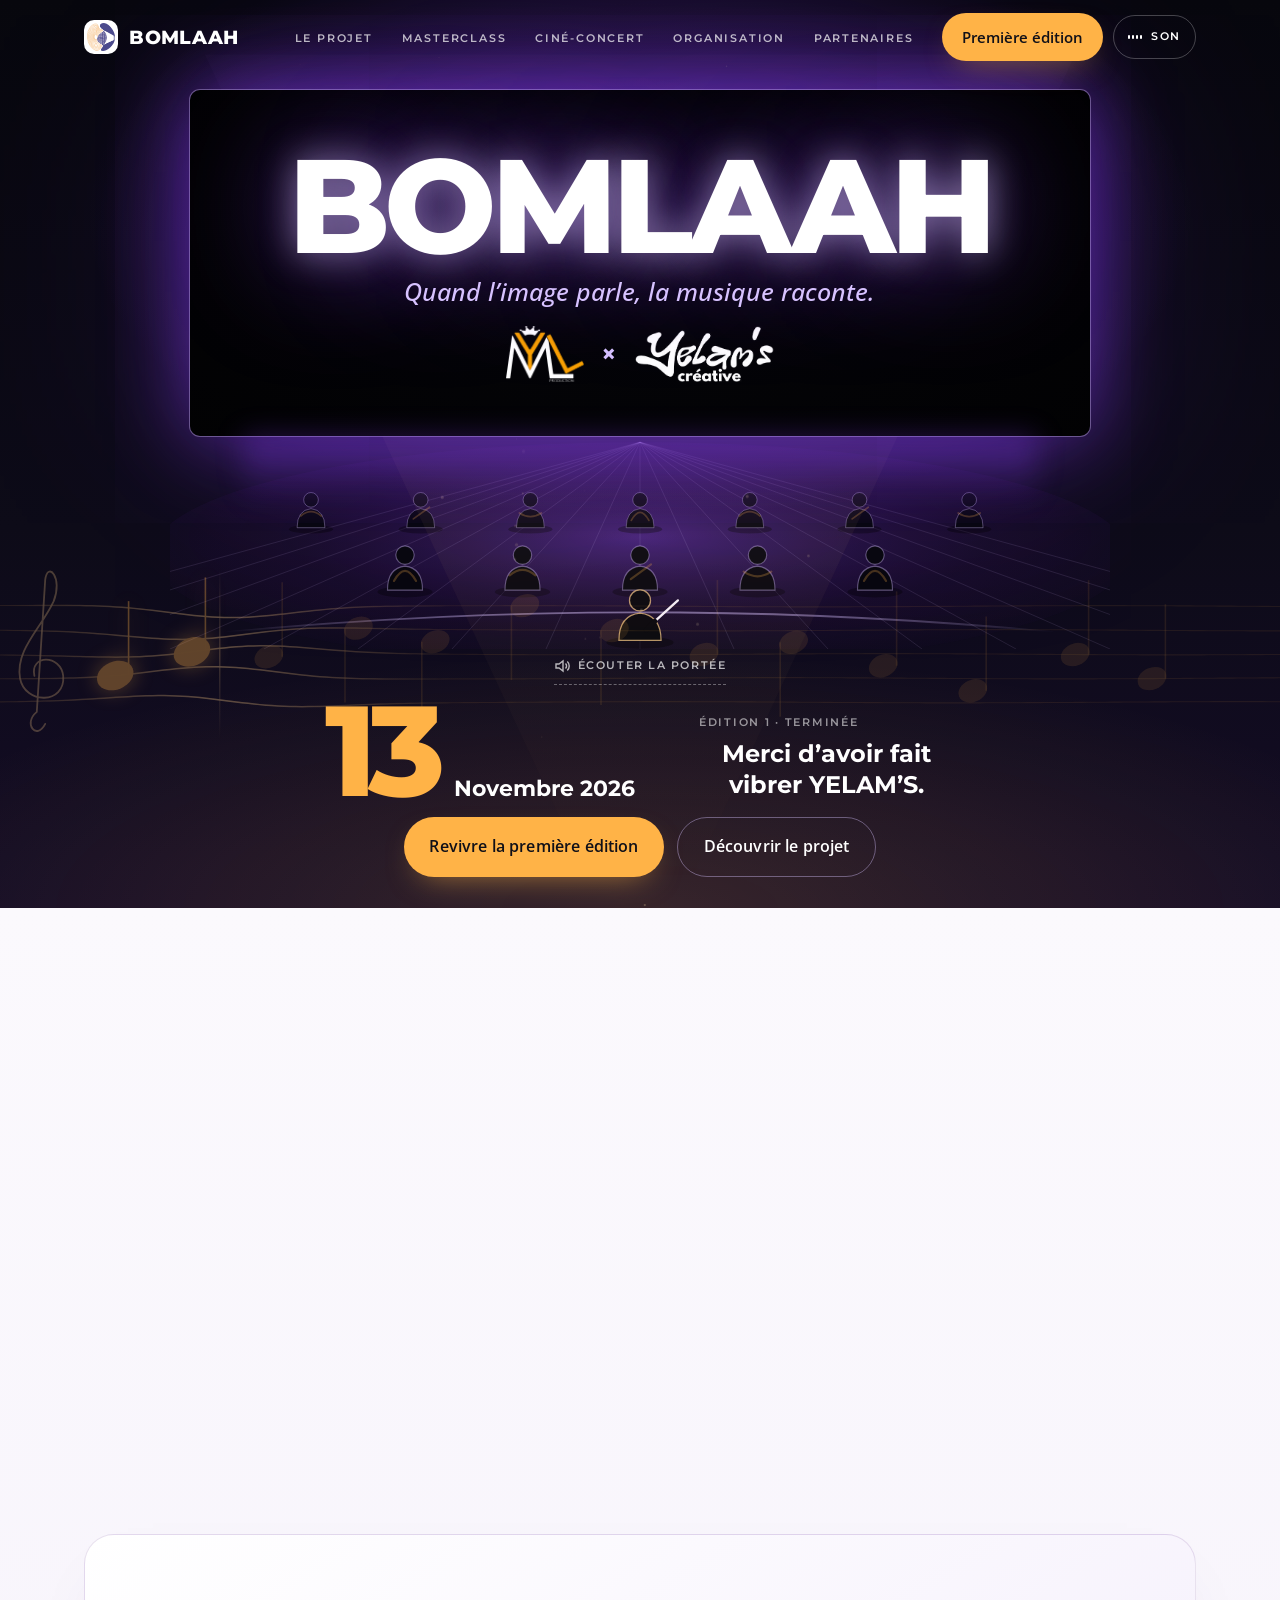
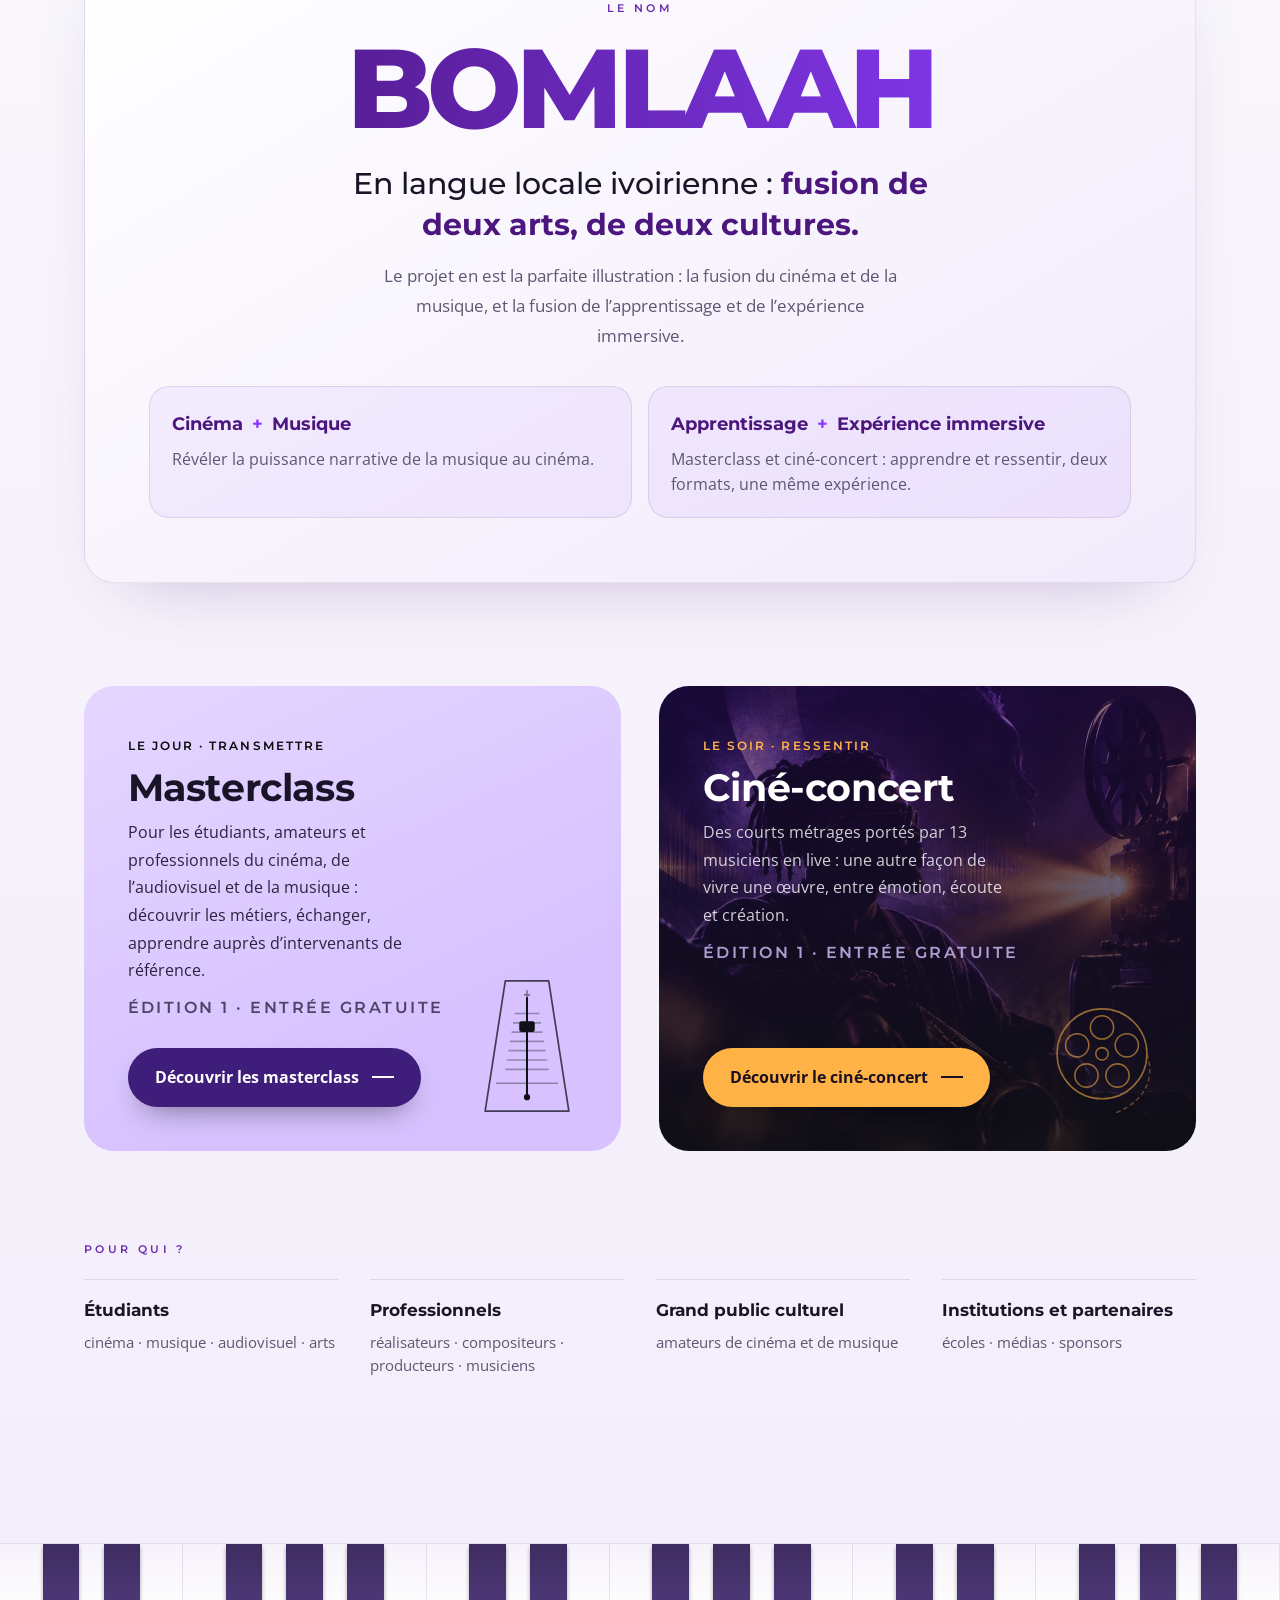
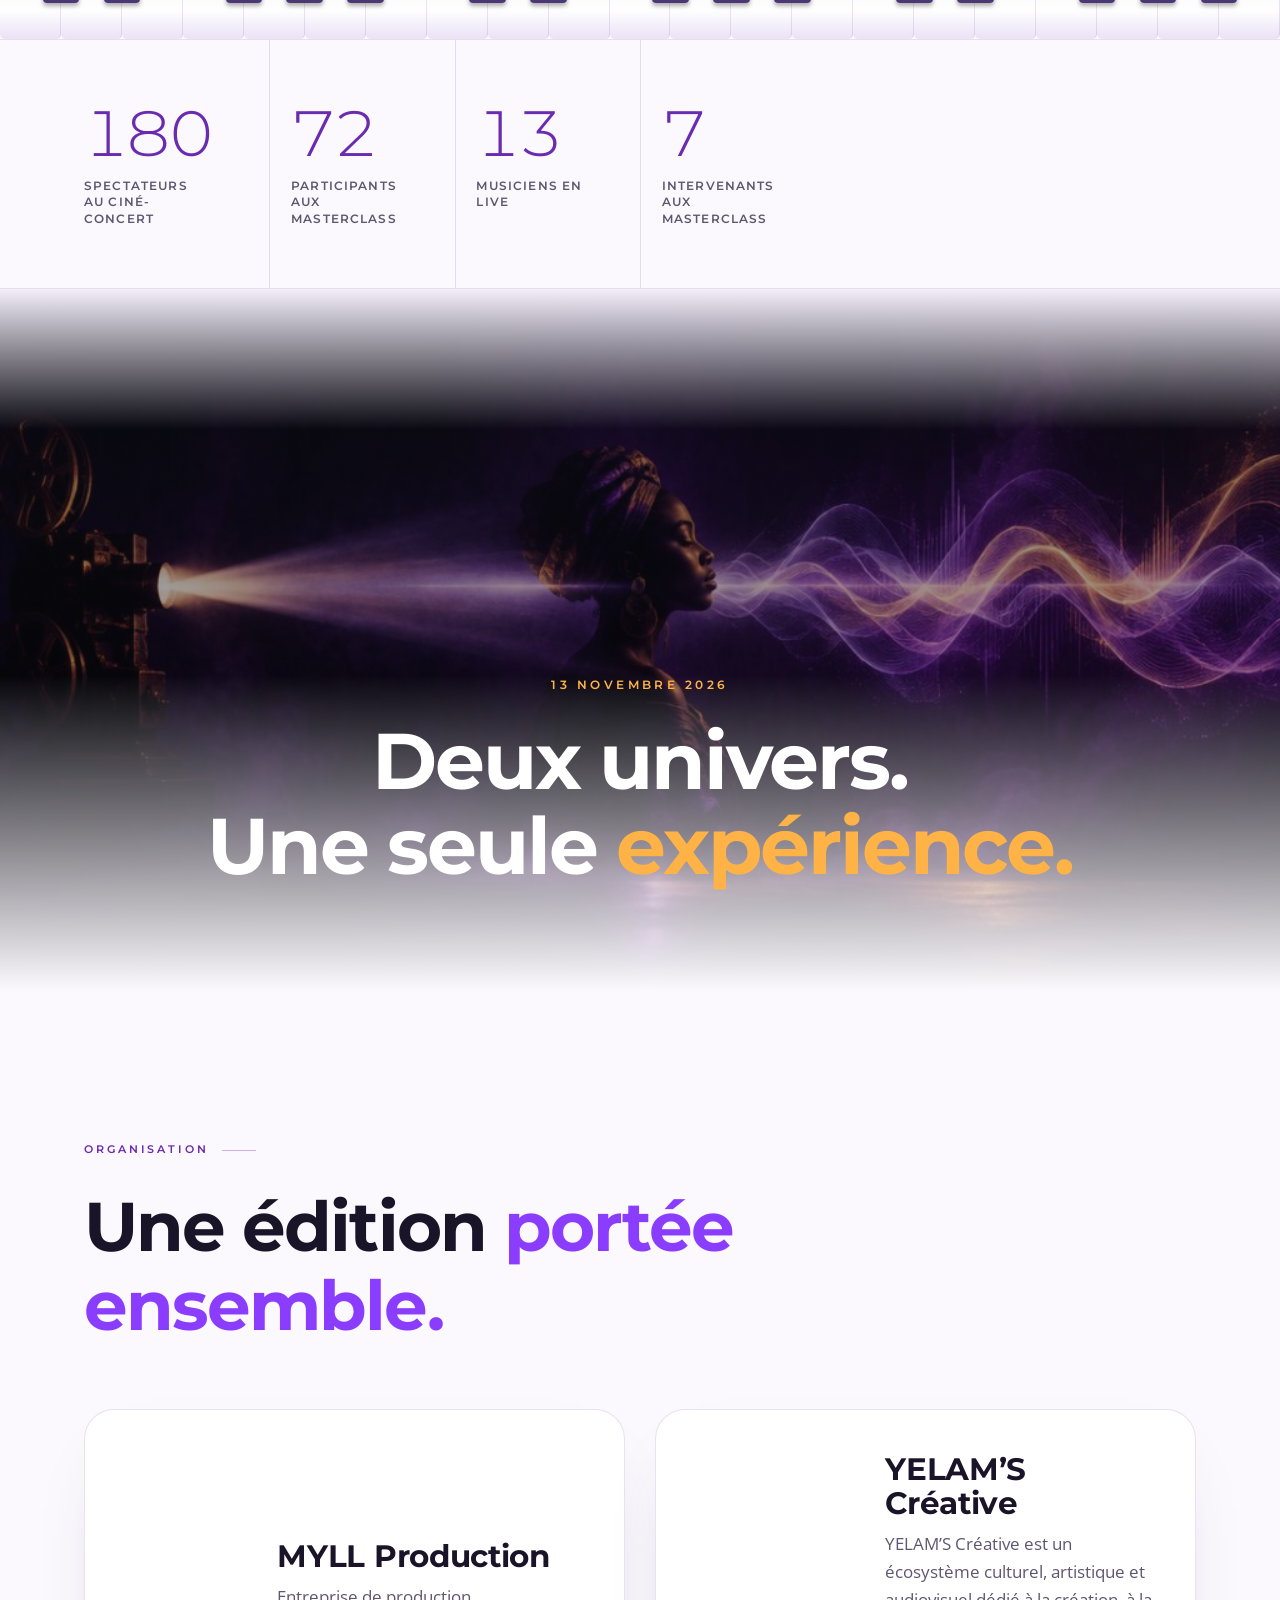
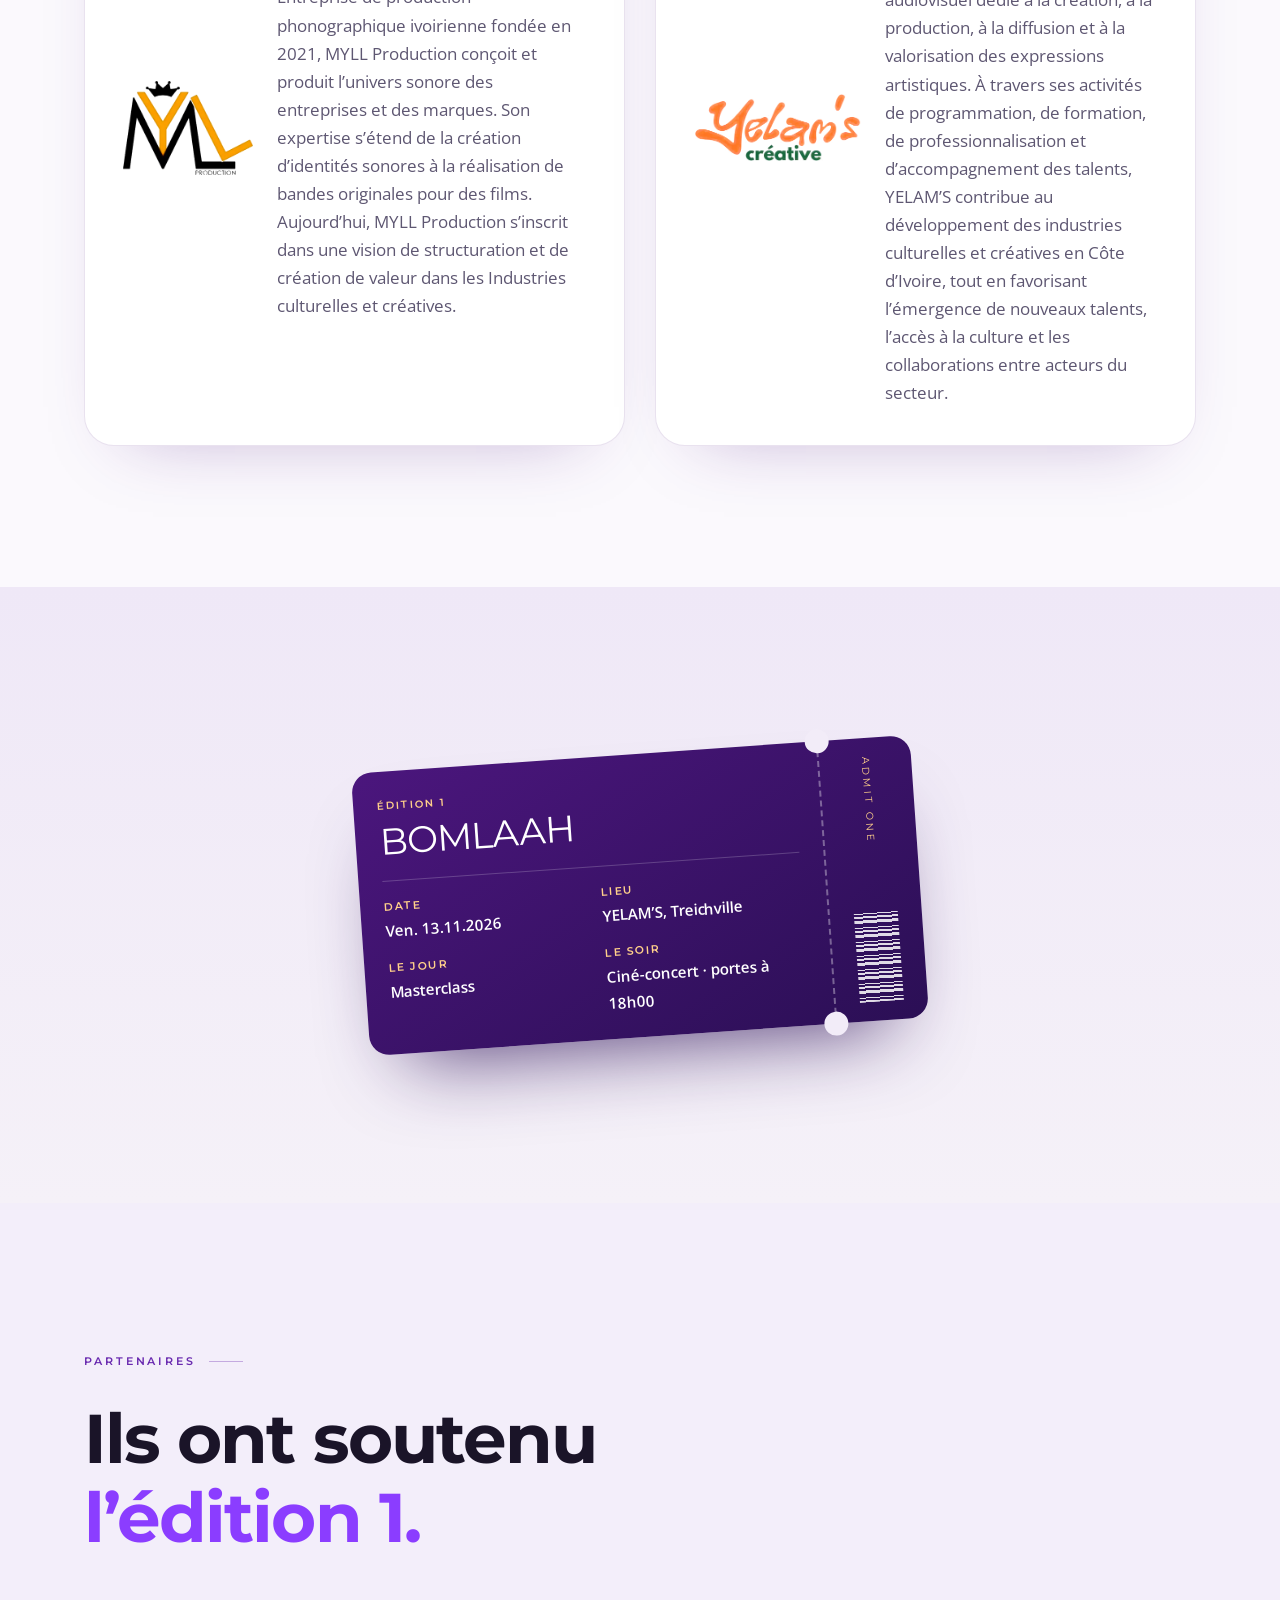
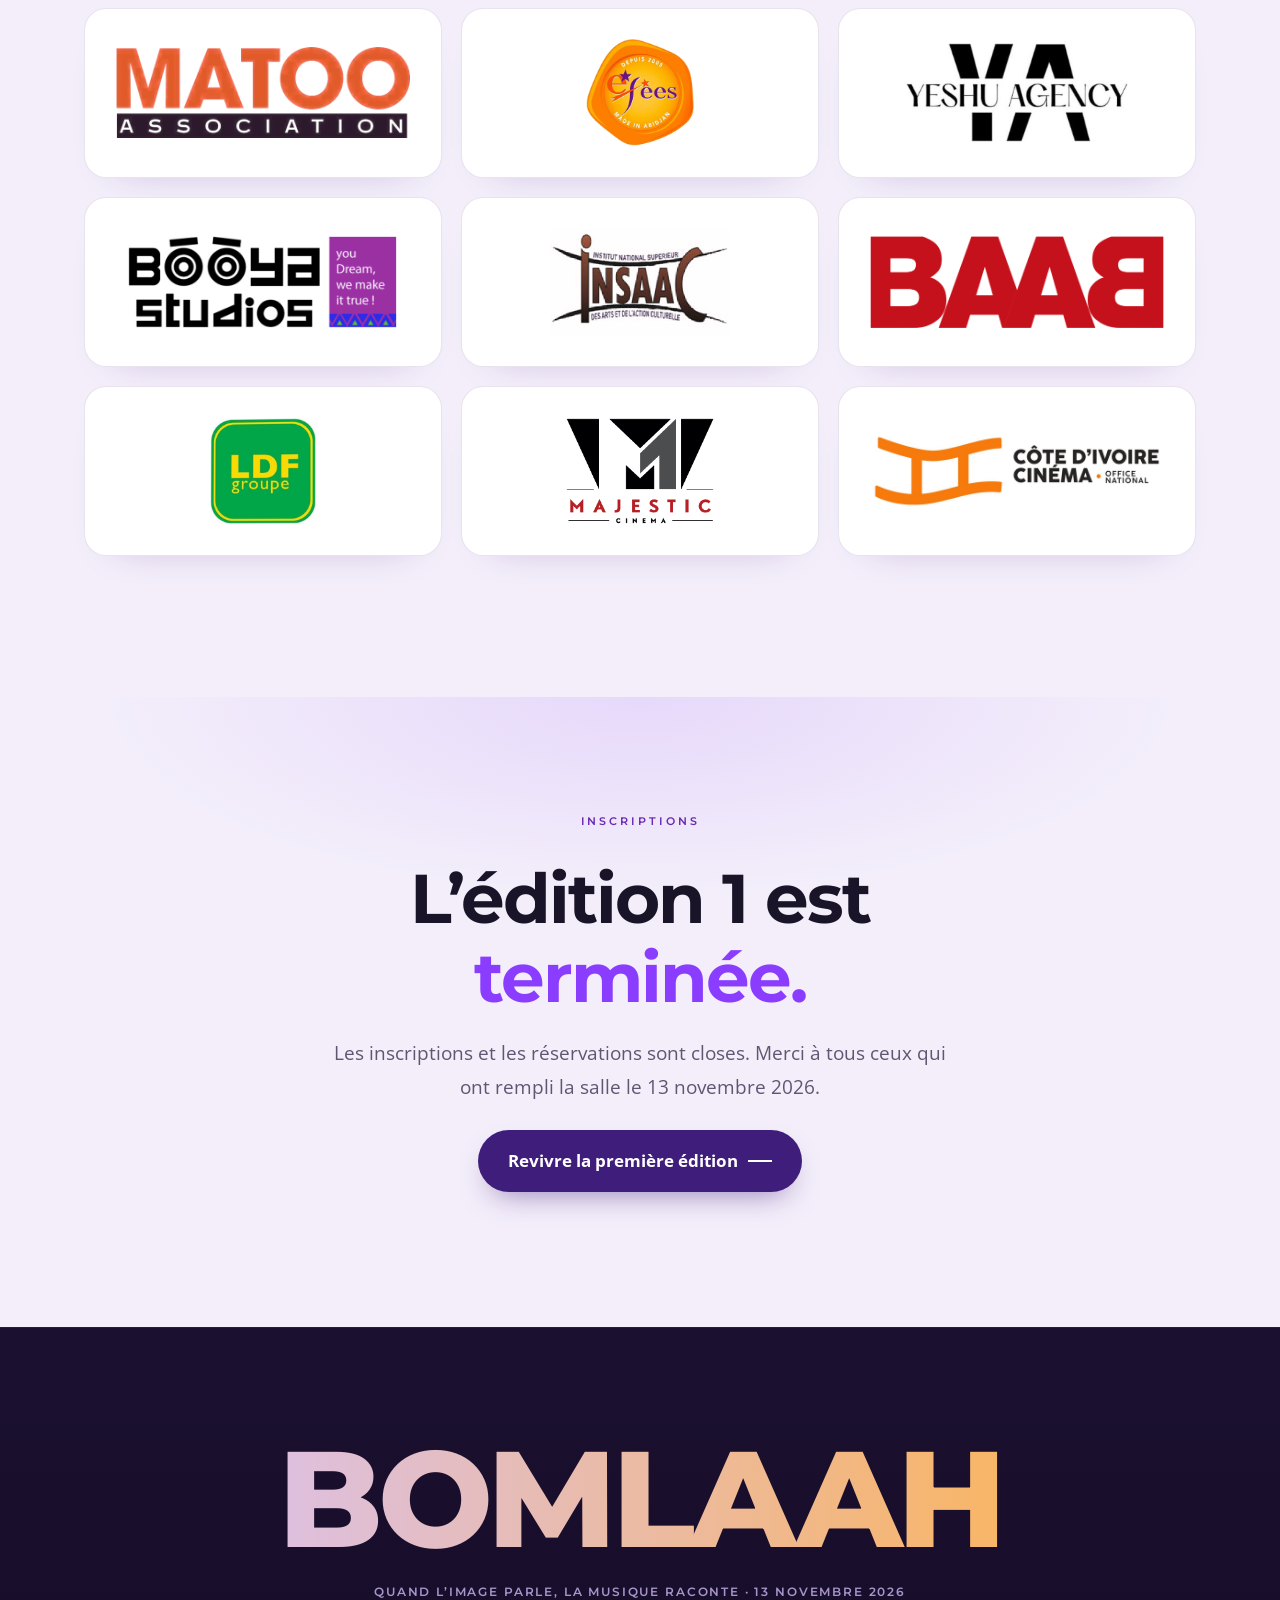
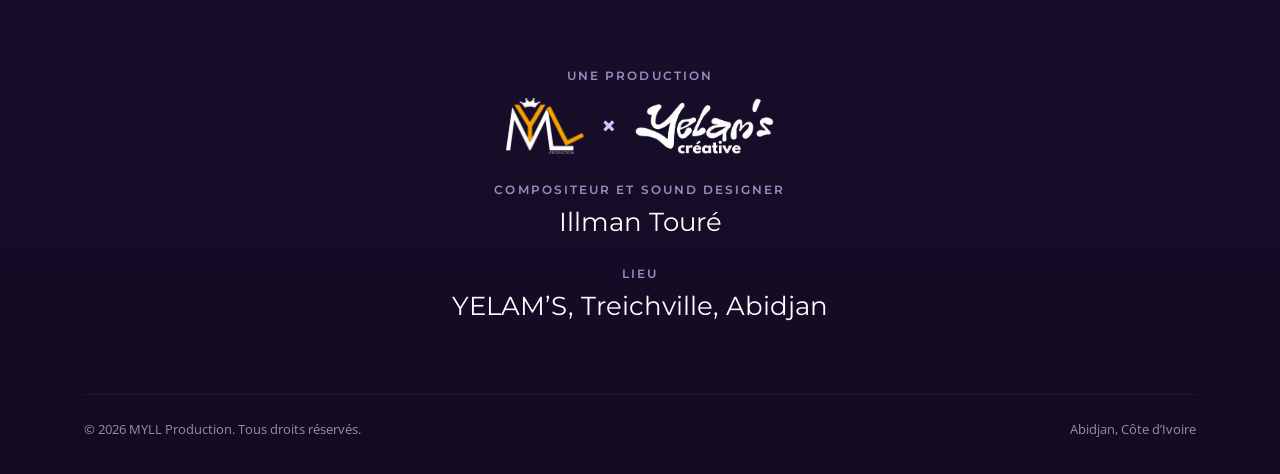
==== commit a7702b3a: "fix: precise masterclass experts, EFEES and Yeshu roles" ====
--- a/index.html
+++ b/index.html
@@ -223,7 +223,7 @@
     <div class="stat rv"><b data-count="180">180</b><span>spectateurs au ciné-concert</span></div>
     <div class="stat rv d1"><b data-count="72">72</b><span>participants aux masterclass</span></div>
     <div class="stat rv d2"><b data-count="13">13</b><span>musiciens en live</span></div>
-    <div class="stat rv d3"><b data-count="7">7</b><span>intervenants</span></div>
+    <div class="stat rv d3"><b data-count="7">7</b><span>intervenants aux masterclass</span></div>
   </div>
 </section>
 
